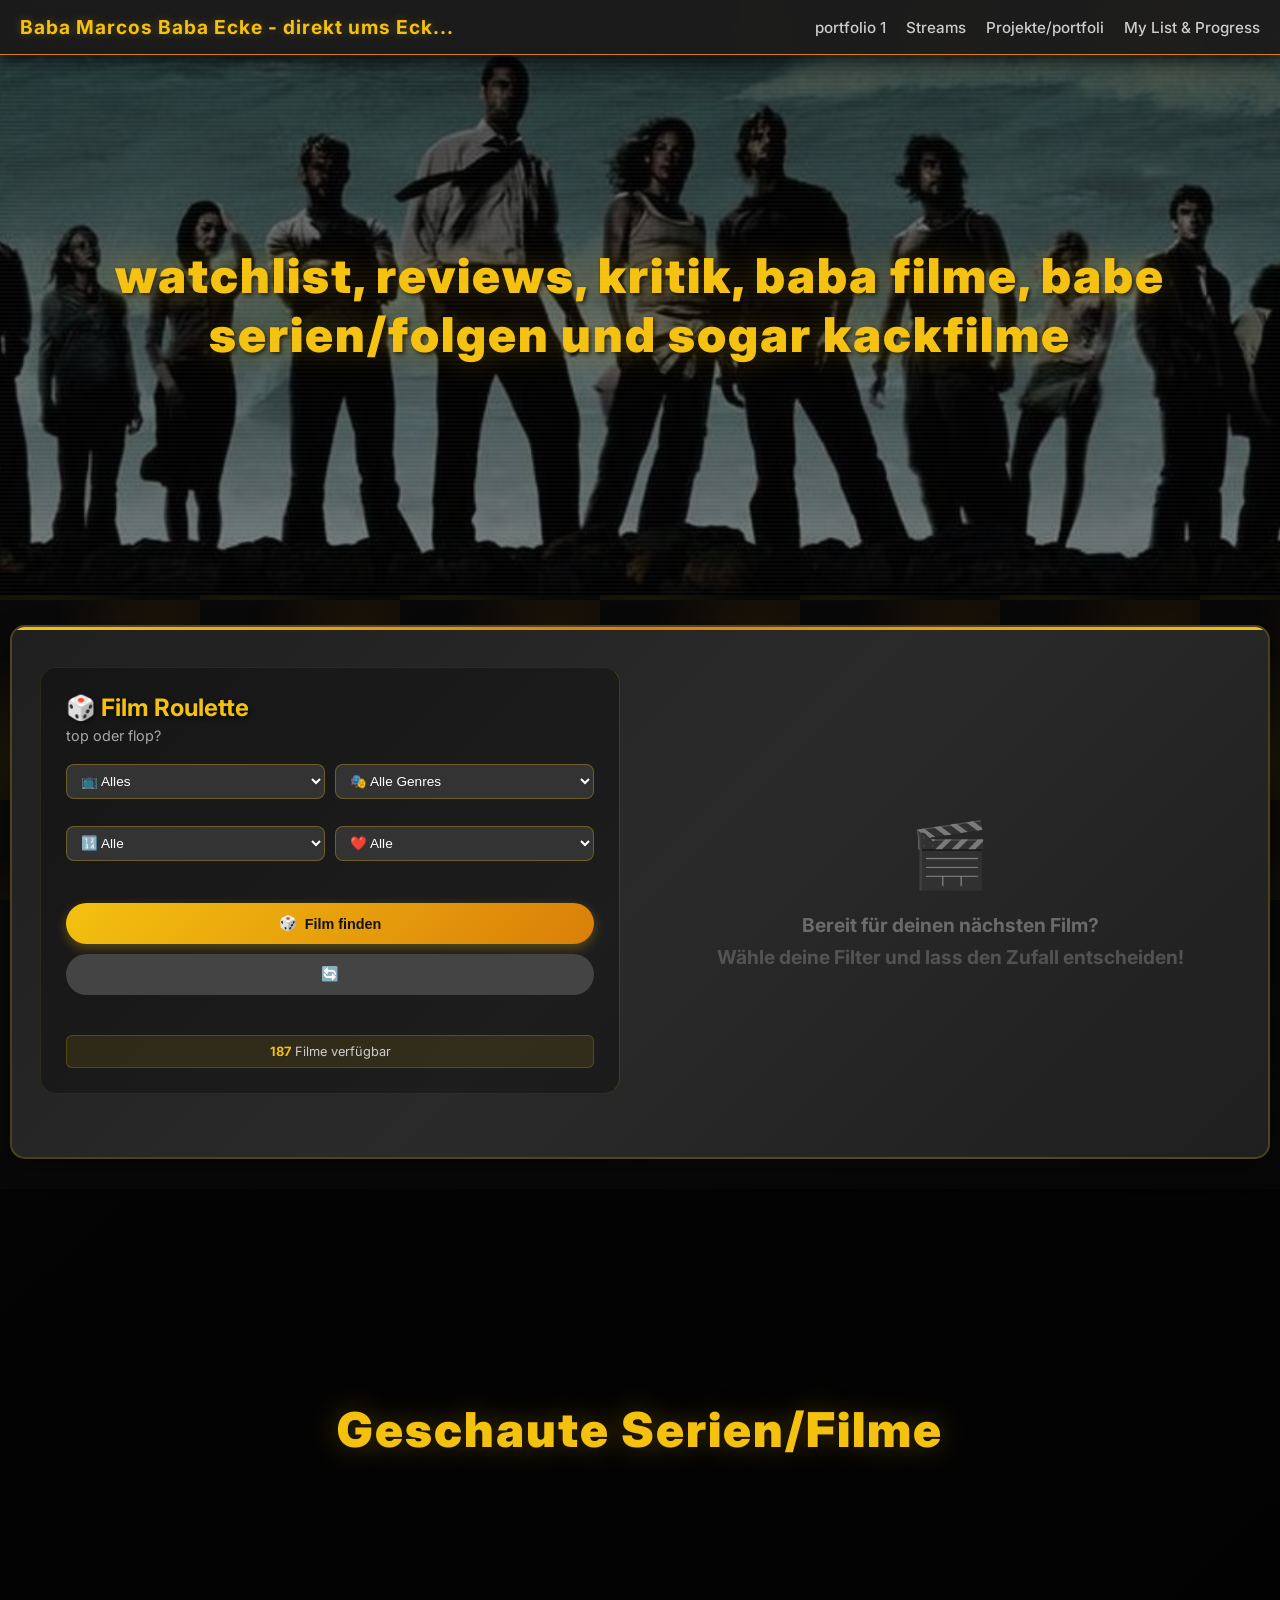
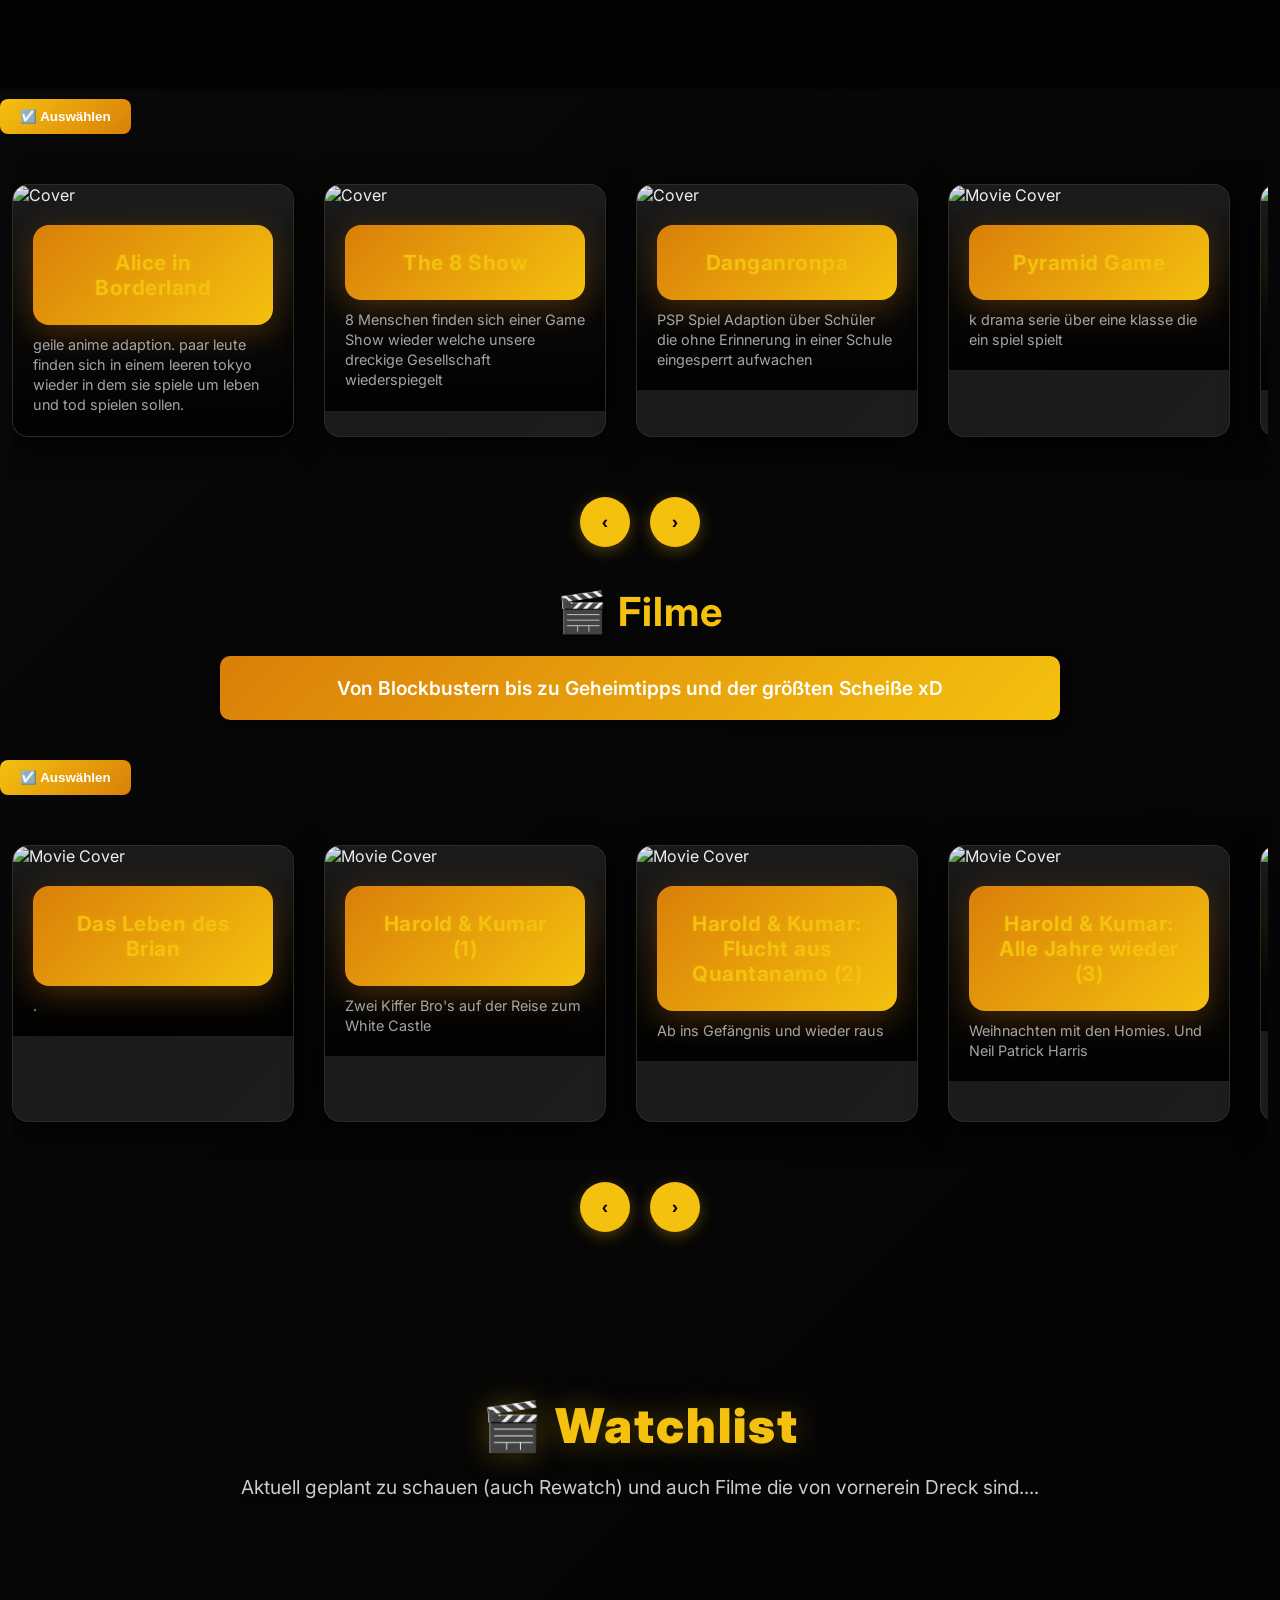
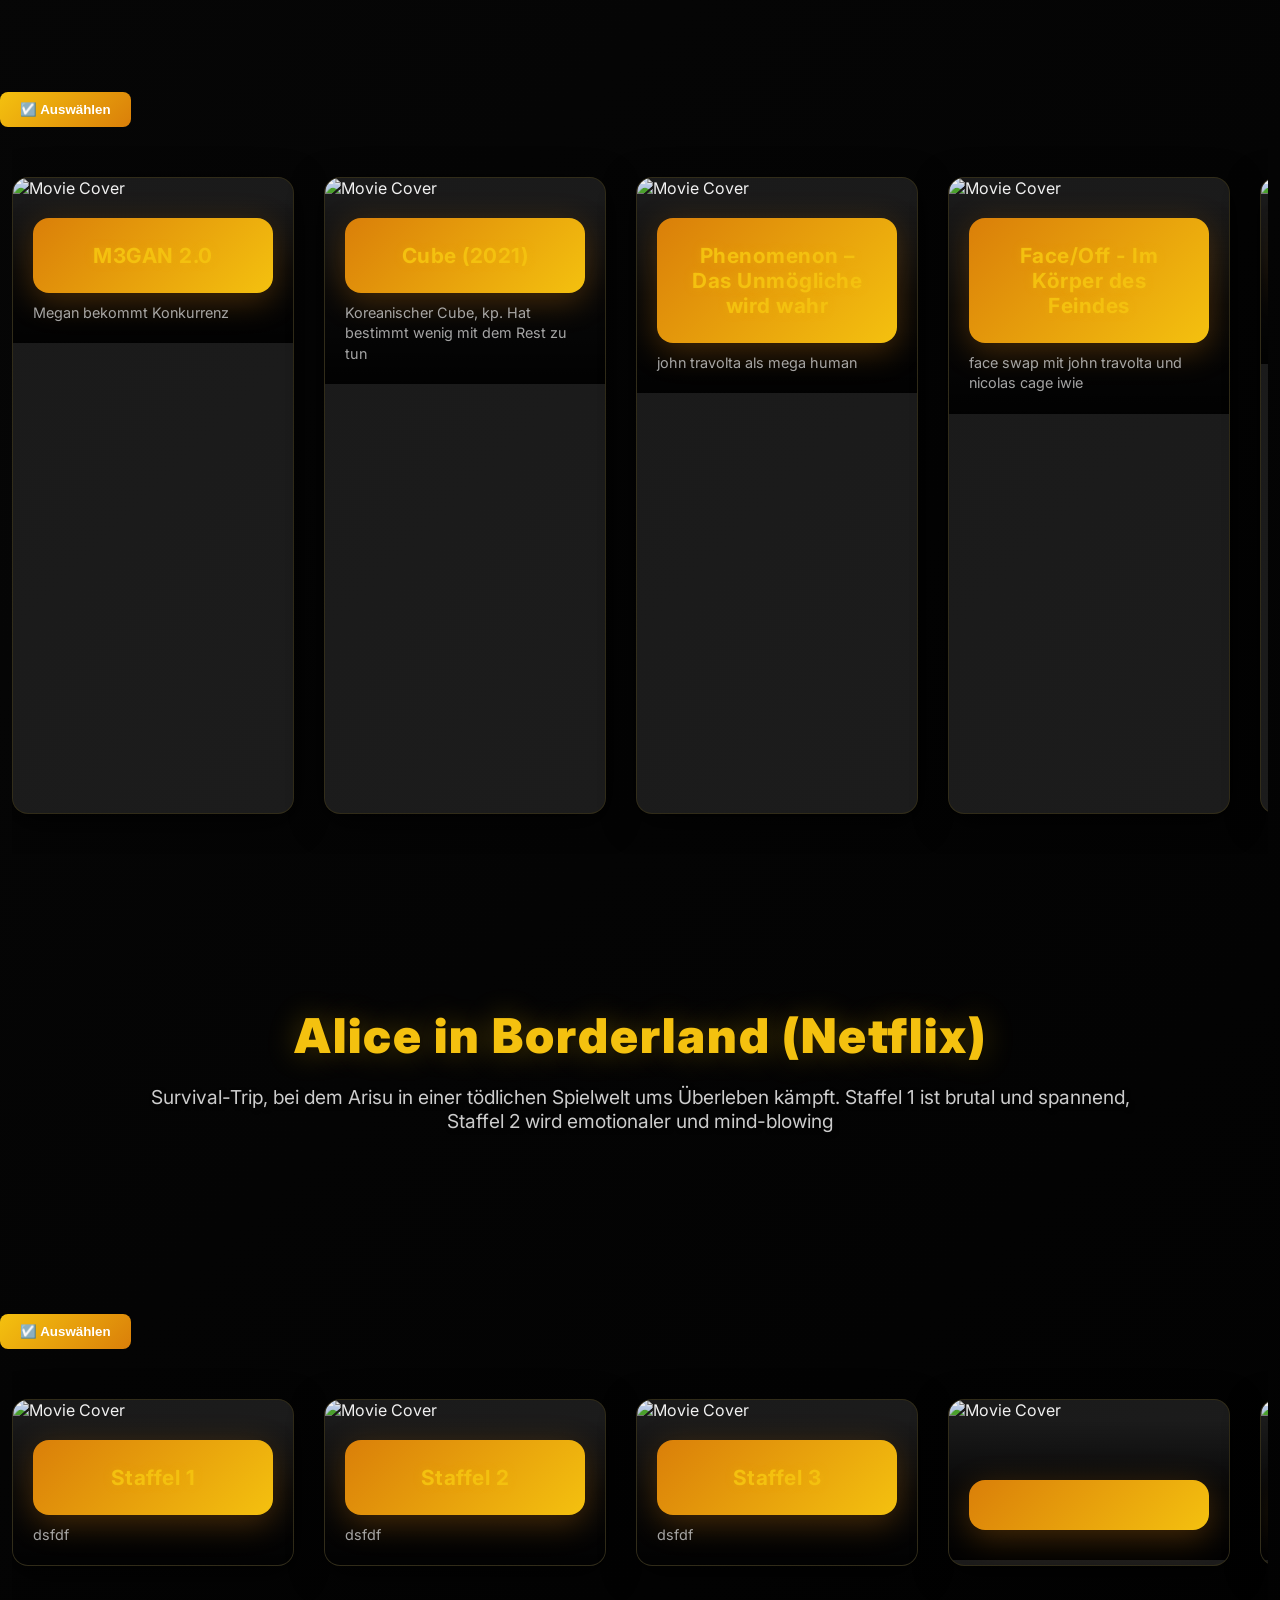
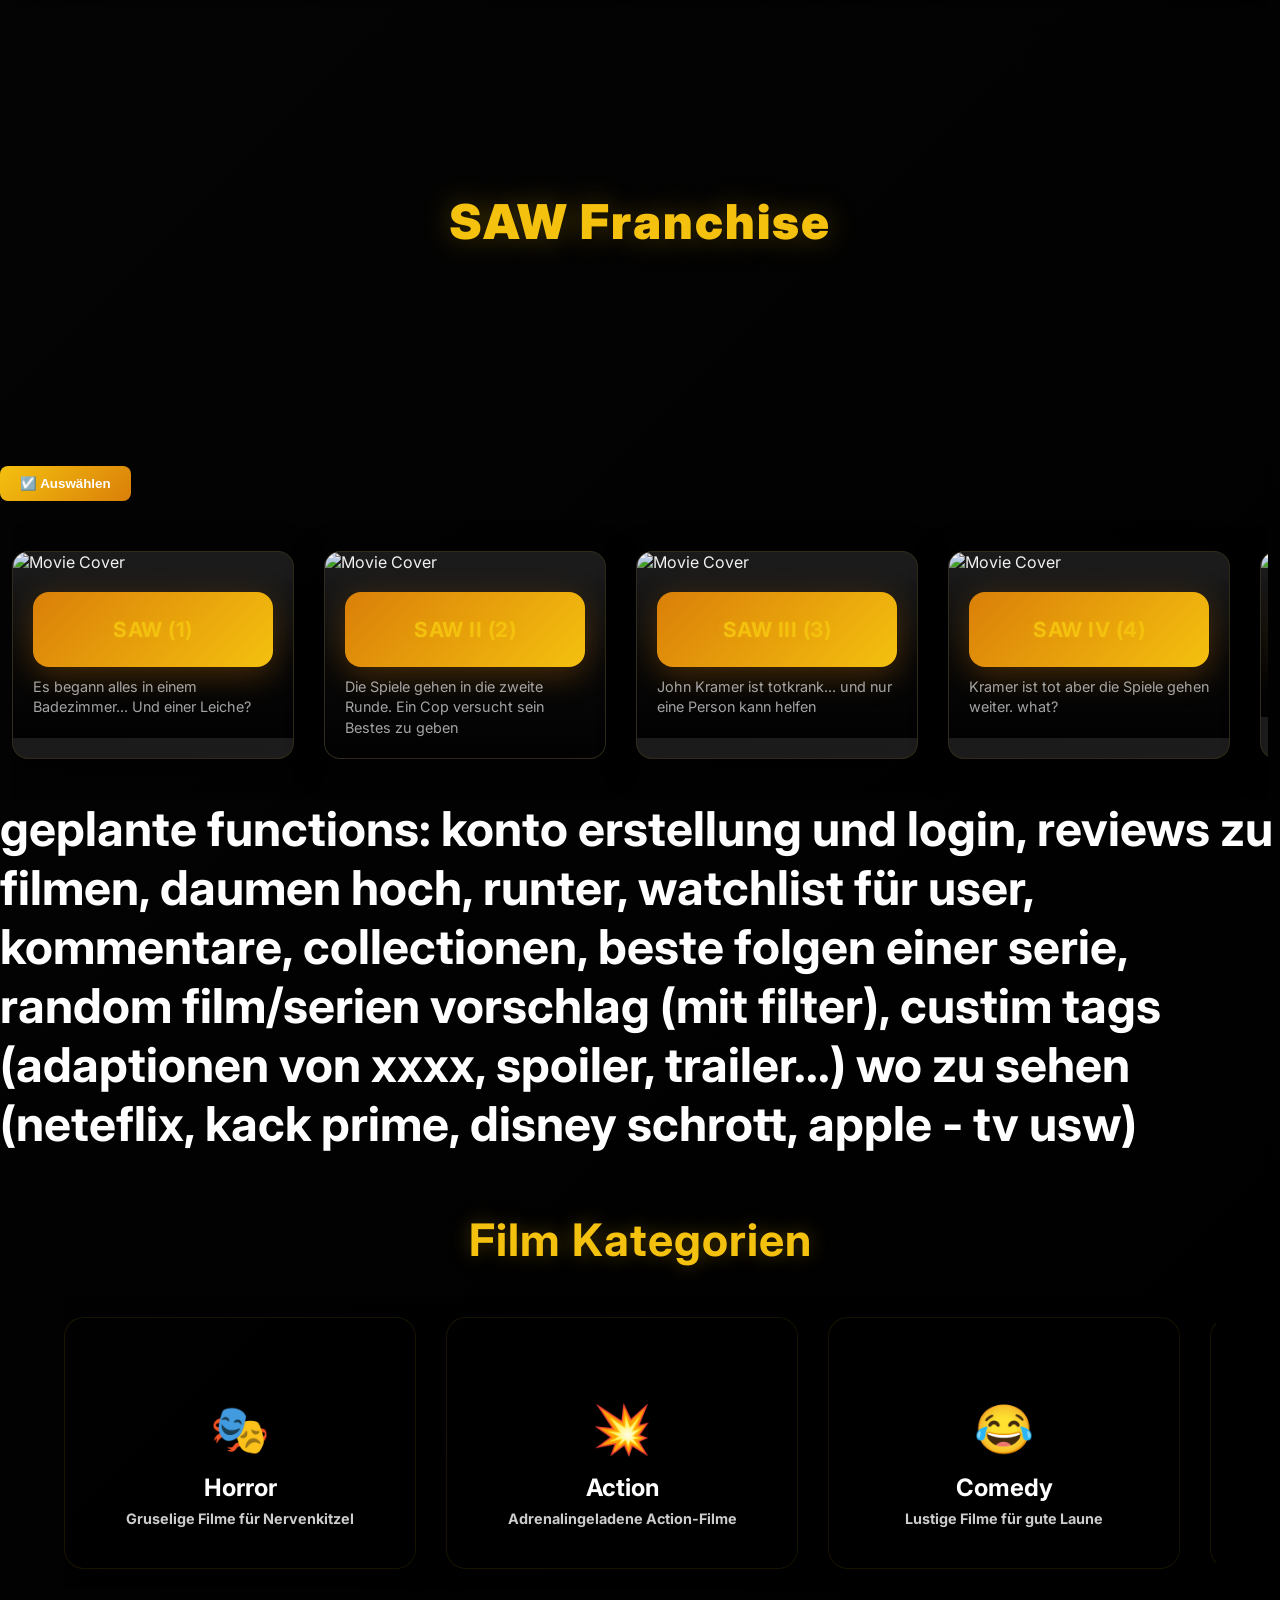
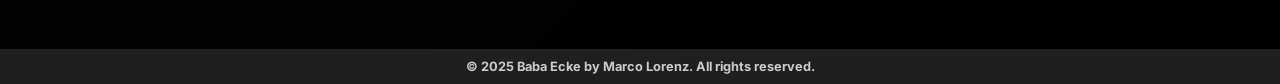
==== index (2).html @ 31c22acf "feat: cinematic redesign and enhanced interactions" ====
<!-- HTML FILE: index2.html -->
<!DOCTYPE html>
<html lang="de">
<head>
    <meta charset="UTF-8">
    <meta name="viewport" content="width=device-width, initial-scale=1.0">
    <title>Baba Ecke</title>
    <link rel="icon" type="image/png" href="/c/favicon.png">
    <link rel="stylesheet" href="https://fonts.googleapis.com/css2?family=Inter:wght@300;400;500;600;700;900&display=swap">
    <link rel="stylesheet" href="styles.css">
    <link rel="stylesheet" href="drag-drop.css">
    <script src="categories.js"></script>
    <script src="drag-drop.js"></script>
    <script src="enhanced-interactions.js"></script>
</head>
<body>
    <header>
        <div class="logo">Baba Marcos Baba Ecke - direkt ums Eck...</div>
        <nav>
            <a href="https://skullbonk.netlify.app">portfolio 1</a>
            <a href="index.html">Streams</a>
            <a href="https://enchanting-dieffenbachia-d0777d.netlify.app/">Projekte/portfoli</a>
            <a href="mylist.html">My List & Progress</a>
        </nav>
    </header>

    <div class="hero">
        <h1>watchlist, reviews, kritik, baba filme, babe serien/folgen und sogar kackfilme</h1>
        <p></p>
        <!--- <button id="startButton">geilomat 3000</button> --->
    </div>


 
    
    <!-- Random Film Finder Banner Section -->
<div class="movies-section"></div>

<div class="random-finder-banner">
    <div class="random-banner-container">
        <!-- Left Side: Filters -->
        <div class="random-filters-side">
            <div class="filters-header">
                <h3>🎲 Film Roulette</h3>
                <p>top oder flop?</p>
            </div>
            
            <div class="filters-compact">
                <div class="filter-row">
                    <select id="typeFilter" class="compact-select">
                        <option value="all">📺 Alles</option>
                        <option value="movies">🎬 Nur Filme</option>
                        <option value="series">📺 Nur Serien</option>
                    </select>
                    
                    <select id="genreFilter" class="compact-select">
                        <option value="all">🎭 Alle Genres</option>
                        <option value="horror">👻 Horror</option>
                        <option value="action">💥 Action</option>
                        <option value="comedy">😂 Comedy</option>
                        <option value="drama">🎭 Drama</option>
                        <option value="sci-fi">🚀 Sci-Fi</option>
                        <option value="thriller">🔪 Thriller</option>
                        <option value="mystery">🔍 Mystery</option>
                        <option value="anime">🎌 Anime</option>
                        <option value="k-drama">🇰🇷 K-Drama</option>
                    </select>
                </div>
                
                <div class="filter-row">
                    <select id="seriesFilter" class="compact-select">
                        <option value="include">🔢 Alle</option>
                        <option value="exclude">🚫 Keine Mehrteiligen</option>
                        <option value="only">📚 Nur Mehrteilige</option>
                    </select>
                    
                    <select id="watchlistFilter" class="compact-select">
                        <option value="all">❤️ Alle</option>
                        <option value="not-in-watchlist">🆕 Nicht in Watchlist</option>
                        <option value="in-watchlist">💖 Aus Watchlist</option>
                    </select>
                </div>
                
                <div class="filter-actions">
                    <button id="randomFilmBtn" class="find-btn">
                        <span class="btn-icon">🎲</span>
                        <span class="btn-text">Film finden</span>
                    </button>
                    <button id="resetFiltersBtn" class="reset-btn">🔄</button>
                </div>
                
                <div class="filter-counter">
                    <span id="filteredCount">0</span> Filme verfügbar
                </div>
            </div>
        </div>
        
        <!-- Right Side: Result -->
        <div class="random-result-side">
            <div id="randomFilmPlaceholder" class="result-placeholder">
                <div class="placeholder-content">
                    <div class="placeholder-icon">🎬</div>
                    <h4>Bereit für deinen nächsten Film?</h4>
                    <p>Wähle deine Filter und lass den Zufall entscheiden!</p>
                </div>
            </div>
            
            <div id="randomFilmResult" class="result-display" style="display: none;">
                <div class="result-movie">
                    <div class="result-poster">
                        <img id="randomFilmImage" src="" alt="Random Film">
                        <div class="result-overlay">
                            <div class="result-tags-overlay">
                                <span id="resultType" class="tag-overlay"></span>
                                <span id="resultGenre" class="tag-overlay"></span>
                            </div>
                        </div>
                    </div>
                    
                    <div class="result-details">
                        <h4 id="randomFilmTitle"></h4>
                        <p id="randomFilmDescription"></p>
                        
                        <div class="result-actions-compact">
                            <button id="watchRandomFilm" class="action-btn primary">
                                <span>👁️</span> Anschauen
                            </button>
                            <button id="newRandomFilm" class="action-btn secondary">
                                <span>🔄</span> Neuer
                            </button>
                            <button id="addToWatchlistBtn" class="action-btn watchlist">
                                <span>❤️</span>
                            </button>
                        </div>
                    </div>
                </div>
            </div>
        </div>
    </div>
</div>



<section class="parallax-section-fixed" style="background-image: url('https://img.freepik.com/vektoren-kostenlos/nachtmeerlandschaft-vollmond-und-sterne-leuchten_107791-7397.jpg?semt=ais_hybrid&w=740');">
    <div class="parallax-content">
        <h1>Geschaute Serien/Filme</h1>
        <p>
        </p>
    </div>
</section>  

    

    <div class="section-header">
    <div class="main-container" id="moviesContainer">
        <div class="movie-card" data-movie-id="alice-in-borderland" onclick="openMovie('alice-in-borderland')">
            <img src="https://images.justwatch.com/poster/302278365/s718/Alice-in-Borderland.jpg" alt="Cover">
            <div class="content">
                <h3>Alice in Borderland</h3>
                <p>geile anime adaption. paar leute finden sich in einem leeren tokyo wieder in dem sie spiele um leben und tod spielen sollen.</p>
            </div>
        </div>

        <div class="movie-card" data-movie-id="alice-in-borderland" onclick="openMovie('the-8-show')">
            <img src="https://resizing.flixster.com/-XZAfHZM39UwaGJIFWKAE8fS0ak=/v3/t/assets/p27171970_b_v8_aa.jpg" alt="Cover">
            <div class="content">
                <h3>The 8 Show</h3>
                <p>8 Menschen finden sich einer Game Show wieder welche unsere dreckige Gesellschaft wiederspiegelt </p>
            </div>
        </div>

        <div class="movie-card" data-movie-id="alice-in-borderland" onclick="openMovie('danganronpa')">
            <img src="https://m.media-amazon.com/images/I/810bte0sz0L._UF1000,1000_QL80_.jpg" alt="Cover">
            <div class="content">
                <h3>Danganronpa</h3>
                <p>PSP Spiel Adaption über Schüler die ohne Erinnerung in einer Schule eingesperrt aufwachen</p>
            </div>
        </div>

        <div class="movie-card" onclick="openMovie('pyramid-game')">
            <img src="https://m.media-amazon.com/images/M/MV5BZDg5ZDkwODUtOTdkNy00NWM5LWFiNjUtYjc5NWRhMDQ3YmNlXkEyXkFqcGc@._V1_FMjpg_UX1000_.jpg" alt="Movie Cover">
            <div class="content">
                <h3>Pyramid Game</h3>
                <p>k drama serie über eine klasse die ein spiel spielt</p>
            </div>
        </div>
        
        <div class="movie-card" onclick="openMovie('sweet-home')">
            <img src="https://i.pinimg.com/736x/0a/fa/84/0afa84b6393d82d8c7ee6f9f1a08173f.jpg" alt="Movie Cover">
            <div class="content">
                <h3>Sweet Home</h3>
                <p>in einem wohnheim tauchen plötzlich zombieartige monster auf. der kampf ums leben beginnt.</p>
            </div>
        </div>

        <div class="movie-card" onclick="openMovie('squid-game')">
            <img src="https://m.media-amazon.com/images/M/MV5BNDNmNzUzMjEtNGVkYi00N2RjLWEwN2EtYjg3NzA4MGFkMjFkXkEyXkFqcGc@._V1_.jpg" alt="Movie Cover">
            <div class="content">
                <h3>Squid Game</h3>
                <p>456 Menschen finden sich bei tödlichen Kinderspielen zusammen</p>
            </div>
        </div>

        <div class="movie-card" onclick="openMovie('arcane')">
            <img src="https://m.media-amazon.com/images/I/71xr7KyenWL._UF894,1000_QL80_.jpg" alt="Movie Cover">
            <div class="content">
                <h3>Arcane (League of Legends)</h3>
                <p>Wunderschöne Serie zur Welt des MOBA Games - Meisterwek</p>
            </div>
        </div>
        
        <div class="movie-card" onclick="openMovie('archive-81')">
            <img src="https://cdn.moviepilot.de/files/4ac4e2e1bd9952dc65a34e1633043b2cf8aefcf29ca94af1b259e2fdbc1e/copyright/FGlKDFsXIAQ3KN5.jpeg" alt="Movie Cover">
            <div class="content">
                <h3>Archive 81</h3>
                <p>baba horror Mystery netflix serie. leider nur eine staffel weil keiner geschmack hat</p>
            </div>
        </div>

        <div class="movie-card" onclick="openMovie('lost')">
            <img src="https://resizing.flixster.com/-XZAfHZM39UwaGJIFWKAE8fS0ak=/v3/t/assets/p185013_b_v8_af.jpg" alt="Movie Cover">
            <div class="content">
                <h3>Lost</h3>
                <p>baba serie über gestrandete menschen</p>
            </div>
        </div>

        <div class="movie-card" onclick="openMovie('supernatural')">
            <img src="https://i0.wp.com/abacstallion.com/wp-content/uploads/2019/04/Supernatural-Poster.jpg?fit=2000%2C3000&ssl=1" alt="Movie Cover">
            <div class="content">
                <h3>Supernatural</h3>
                <p>Zwei Brüder auf der Jagd nach dem Bösen und der Suche des Mörders ihrer Mutter</p>
            </div>
        </div>

        <div class="movie-card" onclick="openMovie('vampire-diaries')">
            <img src="https://i.ebayimg.com/images/g/~yUAAOSwcHNg1MFw/s-l1200.jpg" alt="Movie Cover">
            <div class="content">
                <h3>The Vampire Diaries</h3>
                <p>Adaption des Romans über eine kleine Stadt voller mystischer Geheimnisse</p>
            </div>
        </div>

        <div class="movie-card" onclick="openMovie('primeval')">
            <img src="https://m.media-amazon.com/images/M/MV5BMDkyN2NjY2EtZDhhYS00MDVkLWI5NWUtMjlhYTIyN2EyODAwXkEyXkFqcGc@._V1_.jpg" alt="Movie Cover">
            <div class="content">
                <h3>Primeval</h3>
                <p>Insane geile Serie über ein Team, welches Uhrzeitmonster jagt</p>
            </div>
        </div>

    </div>
    
    <div class="carousel-nav">
        <button class="carousel-btn prev" id="prevBtn">‹</button>
        <button class="carousel-btn next" id="nextBtn">›</button>
    </div>


    <!-- Filme Section - genau wie die erste Movies Collection -->
    <div class="movies-section"></div>

    <div class="section-header">
        <h2 style="text-align: center; color: #f4c10f; font-size: 2.5rem; margin: 40px 0 20px 0; text-shadow: 2px 2px 4px rgba(0, 0, 0, 0.5);">🎬 Filme</h2>
        <h3 style="text-align: center; background-color: #da7f09; color: #ffffff; padding: 20px; border-radius: 10px; box-shadow: 0 4px 10px rgba(0, 0, 0, 0.5); margin: 0 auto 30px auto; max-width: 800px;">Von Blockbustern bis zu Geheimtipps und der größten Scheiße xD</h3>
        
        <div class="main-container" id="filmsContainer">
        
         <div class="movie-card" onclick="openMovie('harold-und-kumar')">
            <img src="https://image.tmdb.org/t/p/w154/lSSA64WF0M0BXnjwr2quMh6shCl.jpg" alt="Movie Cover">
            <div class="content">
                <h3>Das Leben des Brian</h3>
                <p>.</p>
            </div>
        </div>
        
        

        <div class="movie-card" onclick="openMovie('harold-und-kumar')">
            <img src="https://m.media-amazon.com/images/M/MV5BNjk2MGI0M2YtZmIwOS00NGVjLWFlNDAtMDYzM2Y1MWM2OWNkXkEyXkFqcGc@._V1_FMjpg_UX1000_.jpg" alt="Movie Cover">
            <div class="content">
                <h3>Harold & Kumar (1)</h3>
                <p>Zwei Kiffer Bro's auf der Reise zum White Castle</p>
            </div>
        </div>
        
        <div class="movie-card" onclick="openMovie('harold-und-kumar')">
            <img src="https://musicart.xboxlive.com/7/1dfa1100-0000-0000-0000-000000000002/504/image.jpg" alt="Movie Cover">
            <div class="content">
                <h3>Harold & Kumar: Flucht aus Quantanamo (2)</h3>
                <p>Ab ins Gefängnis und wieder raus</p>
            </div>
        </div>
        
        <div class="movie-card" onclick="openMovie('harold-und-kumar')">
            <img src="https://m.media-amazon.com/images/I/91HhEdXSHwL._AC_UF894,1000_QL80_.jpg" alt="Movie Cover">
            <div class="content">
                <h3>Harold & Kumar: Alle Jahre wieder (3)</h3>
                <p>Weihnachten mit den Homies. Und Neil Patrick Harris</p>
            </div>
        </div>  
            

        <div class="movie-card" onclick="openMovie('20th-century-girl')">
            <img src="https://m.media-amazon.com/images/M/MV5BMjA4NzYxNWItZWJmNi00ODE2LTgwZDgtMzBkN2MzOGZhNDEzXkEyXkFqcGc@._V1_.jpg" alt="Movie Cover">
            <div class="content">
                <h3>20th Century Girl</h3>
                <p>Süßer und lustiger Film über Highschoolliebe und so</p>
            </div>
        </div>


        <div class="movie-card" onclick="openMovie('final-destination-6')">
            <img src="https://upload.wikimedia.org/wikipedia/en/a/ab/Final_Destination_Bloodlines_%282025%29_poster.jpg" alt="Movie Cover">
            <div class="content">
                <h3>Final Destination 6: Bloodlines</h3>
                <p>je weniger man weiß desto besser und geiler! wegen low twists. völlig klar</p>
            </div>
        </div>
        
        <div class="movie-card" onclick="openMovie('thunderbolts')">
            <img src="https://cdn.marvel.com/content/1x/thunderboltsposter.jpeg" alt="Movie Cover">
            <div class="content">
                <h3>Thunderbolts* The New Avengers</h3>
                <p>marvel halt. sucide squad in gut. eine antigruppe von helden? muss sich zusammenschließen</p>
            </div>
        </div>

        <div class="movie-card" onclick="openMovie('the-substance')">
            <img src="https://m.media-amazon.com/images/M/MV5BMWJkNjdmMzctZTk2YS00MDE1LWI0ZTEtNzc3OTEzNGJjZjE4XkEyXkFqcGc@._V1_.jpg" alt="Movie Cover">
            <div class="content">
                <h3>The Substance</h3>
                <p>geiler boddy horror ums thema schönheit und älter werden </p>
            </div>
        </div>

        <div class="movie-card" onclick="openMovie('the-substance')">
            <img src="https://www.actionfreunde.de/wp-content/uploads/Das-Ding-aus-einer-anderen-Welt.jpg" alt="Movie Cover">
            <div class="content">
                <h3>Das Ding aus einer anderen Welt</h3>
                <p>b</p>
            </div>
        </div>

        <div class="movie-card" onclick="openMovie('alita-battle-angel')">
            <img src="https://deadline-magazin.de/wp-content/uploads/2019/02/alita-cover.jpg" alt="Movie Cover">
            <div class="content">
                <h3>Alita: Battle Angel</h3>
                <p>Baba Realverfilmung des Anime. von vielen fans zu unrecht missachtet</p>
            </div>
        </div>

<div class="movie-card" onclick="openMovie('bloodshot')">
            <img src="https://de.web.img3.acsta.net/pictures/20/01/23/11/11/5678672.jpg" alt="Movie Cover">
            <div class="content">
                <h3>Bloodshot</h3>
                <p>ohne trailer sehen! und wenn man den comic charakter nicht kennt, noch besser! </p>
            </div>
        </div>

<div class="movie-card" onclick="openMovie('uncharted')">
            <img src="https://www.sonypictures.de/sites/germany/files/2022-01/UNCHARTED_HP%20Online-Formate_FB_1400x2100.jpg" alt="Movie Cover">
            <div class="content">
                <h3>Uncharted</h3>
                <p>kein guter uncharted film aber ein solider film für fans. mit tom holland und mark wahlberg </p>
            </div>
        </div>

<div class="movie-card" onclick="openMovie('existenz')">
            <img src="https://static.thcdn.com/images/large/original/productimg/1600/1600/11738213-1964572466290417.jpg" alt="Movie Cover">
            <div class="content">
                <h3>eXistenZ</h3>
                <p>ein neuartiges, lebendiges videospiel?</p>
            </div>
        </div>

        <div class="movie-card" onclick="openMovie('existenz')">
            <img src="https://static.thcdn.com/images/large/original/productimg/1600/1600/11738213-1964572466290417.jpg" alt="Movie Cover">
            <div class="content">
                <h3>The Happening</h3>
                <p>ein neuartiges, lebendiges videospiel?</p>
            </div>
        </div>

        <div class="movie-card" onclick="openMovie('scream2')">
            <img src="https://m.media-amazon.com/images/M/MV5BMDY2NTljOTctMzk5ZC00OTE0LWI1MWYtYjY1ZDBiOTgyMjgxXkEyXkFqcGc@._V1_.jpg" alt="Movie Cover">
            <div class="content">
                <h3>Die Unendliche Geschichte</h3>
                <p>Armer Artax :( Muss man einfach kennen. Filmadaption des Buches</p>
            </div>
        </div>

        <div class="movie-card" onclick="openMovie('scream2')">
            <img src="https://de.web.img3.acsta.net/medias/nmedia/18/92/61/69/20208958.jpg" alt="Movie Cover">
            <div class="content">
                <h3>Mein großer Freund Joe</h3>
                <p>harter disney film</p>
            </div>
        </div>

        <div class="movie-card" onclick="openMovie('scream2')">
            <img src="https://dx35vtwkllhj9.cloudfront.net/universalstudios/nope/images/regions/us/onesheet.jpg" alt="Movie Cover">
            <div class="content">
                <h3>Nope</h3>
                <p>Ein Film von Jordan Peele. Das reicht schon. Ohne Vorwissen gucken!</p>
            </div>
        </div>

        <div class="movie-card" onclick="openMovie('scream2')">
            <img src="https://streamo.at/IMAGES/Posters%20%26%20Covers/G-J/image-thumb__3724__blog-single-main/Get-Out_poster_.jpg" alt="Movie Cover">
            <div class="content">
                <h3>Get Out</h3>
                <p>Ein Film von Jordan Peele. Das reicht schon. Ohne Vorwissen gucken!</p>
            </div>
        </div>

        <div class="movie-card" onclick="openMovie('wir')">
            <img src="https://m.media-amazon.com/images/M/MV5BY2M4NGQxOTYtM2ZlOC00OWRhLWI1NzMtZTUzYzA5Y2UwMTE5XkEyXkFqcGc@._V1_.jpg" alt="Movie Cover">
            <div class="content">
                <h3>Wir</h3>
                <p>Ein Film von Jordan Peele. Das reicht schon. Ohne Vorwissen gucken!</p>
            </div>
        </div>

        <div class="movie-card" onclick="openMovie('scream2')">
            <img src="https://m.media-amazon.com/images/M/MV5BM2JkZjI5MjktNmQwZC00ZmYxLTg0OTYtYmVhNGFkMGZlMGYyXkEyXkFqcGc@._V1_.jpg" alt="Movie Cover">
            <div class="content">
                <h3>Old</h3>
                <p>Ein M. Night Shyamalan Film. Reicht! Blind rein da! Ein Strand der es in sich hat</p>
            </div>
        </div>

        <div class="movie-card" onclick="openMovie('scream2')">
            <img src="https://m.media-amazon.com/images/I/51Z5OceoBPL._UF894,1000_QL80_.jpg" alt="Movie Cover">
            <div class="content">
                <h3>Signs Zeichen</h3>
                <p>Ein M. Night Shyamalan Film. Reicht! Blind rein da! Spannender, realistischer Alien Film</p>
            </div>
        </div>

        <div class="movie-card" onclick="openMovie('scream2')">
            <img src="https://m.media-amazon.com/images/M/MV5BMTkxMDAxNDUyNV5BMl5BanBnXkFtZTgwOTc3MzcxMjI@._V1_.jpg" alt="Movie Cover">
            <div class="content">
                <h3>Valerian - Die Stadt der Tausend Planeten</h3>
                <p>Zwei Kinners reisen durchs All - Mehr Schein als Sein. Comic funzt da besser - Creditsong war baba. rest hart langweilig, I'm sorry....</p>
            </div>
        </div>

        <div class="movie-card" onclick="openMovie('scream2')">
            <img src="https://m.media-amazon.com/images/M/MV5BNjcxZjdkNmYtYWM1Yi00YWQ0LWFkZDEtMmIzNDVlMzVmZjY0XkEyXkFqcGc@._V1_FMjpg_UX1000_.jpg" alt="Movie Cover">
            <div class="content">
                <h3>Freaks</h3>
                <p></p>
            </div>
        </div>

        <div class="movie-card" onclick="openMovie('scream2')">
            <img src="https://image.tmdb.org/t/p/w154/26wEWZYt6yJkwRVkjcbwJEFh9IS.jpg" alt="Movie Cover">
            <div class="content">
                <h3>Der seltsame Fall des Benjamin Button</h3>
                <p></p>
            </div>
        </div>

        <div class="movie-card" onclick="openMovie('scream2')">
            <img src="https://m.media-amazon.com/images/M/MV5BNjcxZjdkNmYtYWM1Yi00YWQ0LWFkZDEtMmIzNDVlMzVmZjY0XkEyXkFqcGc@._V1_FMjpg_UX1000_.jpg" alt="Movie Cover">
            <div class="content">
                <h3>Freaks</h3>
                <p></p>
            </div>
        </div>

        <div class="movie-card" onclick="openMovie('scream2')">
            <img src="https://m.media-amazon.com/images/M/MV5BNjcxZjdkNmYtYWM1Yi00YWQ0LWFkZDEtMmIzNDVlMzVmZjY0XkEyXkFqcGc@._V1_FMjpg_UX1000_.jpg" alt="Movie Cover">
            <div class="content">
                <h3>Freaks</h3>
                <p></p>
            </div>
        </div>

        <div class="movie-card" onclick="openMovie('scream2')">
            <img src="https://m.media-amazon.com/images/M/MV5BNjcxZjdkNmYtYWM1Yi00YWQ0LWFkZDEtMmIzNDVlMzVmZjY0XkEyXkFqcGc@._V1_FMjpg_UX1000_.jpg" alt="Movie Cover">
            <div class="content">
                <h3>Freaks</h3>
                <p></p>
            </div>
        </div>

        <div class="movie-card" onclick="openMovie('scream2')">
            <img src="https://www.schnittberichte.com/pics/titel/87000/87472_230.jpg" alt="Movie Cover">
            <div class="content">
                <h3>M3GAN</h3>
                <p>Ein Killer Roboter auf freiem Fuß - Etwas anders als erwartet</p>
            </div>
        </div>

        <div class="movie-card" onclick="openMovie('scream2')">
            <img src="https://m.media-amazon.com/images/I/41rTbHSlSEL._UF894,1000_QL80_.jpg" alt="Movie Cover">
            <div class="content">
                <h3>Cube Zero (1)</h3>
                <p>Prequel zu Cube. Wir sehen mehr hinter den Kulissen des Würfels</p>
            </div>
        </div>

        <div class="movie-card" onclick="openMovie('scream2')">
            <img src="https://m.media-amazon.com/images/I/41JapjkeAyL._UF894,1000_QL80_.jpg" alt="Movie Cover">
            <div class="content">
                <h3>Cube (2)</h3>
                <p>Geiler und spannender Slasher in einem tödlichen Gefängnis aus Würfeln</p> <!--- https://vide0.net/e/shlo6njr8kex --->
            </div>
        </div>
        

        <div class="movie-card" onclick="openMovie('scream2')">
            <img src="https://m.media-amazon.com/images/M/MV5BNDg1Yzk1MzYtZWQ5OC00YWYyLWI2NjgtMzM1NzI3MjQyZDRkXkEyXkFqcGc@._V1_.jpg" alt="Movie Cover">
            <div class="content">
                <h3>Cube 2: Hypercube (3)</h3>
                <p>Nachfolger des Originals. War gottlos Scheiße</p>
            </div>
        </div>

        <div class="movie-card" onclick="openMovie('v')">
            <img src="https://www.ofdb.de/images/film.370px/141/141118.jpg?v=1697000432" alt="Movie Cover">
            <div class="content">
                <h3>Cloverfield</h3>
                <p>Found-Footage Film in New York. Und es passiert etwas mysteriöses...</p>
            </div>
        </div>

        <div class="movie-card" onclick="openMovie('v')">
            <img src="https://m.media-amazon.com/images/I/61WX-kyIt5L._AC_UF894,1000_QL80_.jpg" alt="Movie Cover">
            <div class="content">
                <h3>10 Cloverfield Lane</h3>
                <p>Ein Gruppe Menschen wohnt in einem Bunker... Aber warum?</p>
            </div>
        </div>

        <div class="movie-card" onclick="openMovie('v')">
            <img src="https://imusic.b-cdn.net/images/item/original/519/5053083179519.jpg?the-cloverfield-paradox-2019-the-cloverfield-paradox-dvd&class=scaled&v=1549106684" alt="Movie Cover">
            <div class="content">
                <h3>The Cloverfield Paradox</h3>
                <p>Eine Crew im All... ist verantwortlich für das Cloverfield Ereignis</p>
            </div>
        </div>

        <div class="movie-card" onclick="openMovie('scream2')">
            <img src="https://m.media-amazon.com/images/M/MV5BOWM1NTRlMTItZjM1MS00Y2Y1LTg3MWMtZDNhY2M0MGQwZDg0XkEyXkFqcGc@._V1_.jpg" alt="Movie Cover">
            <div class="content">
                <h3>Der Schacht</h3>
                <p>Spannender Gesellschaftskritischer Film in einem myteriösen Schacht</p>
            </div>
        </div>

        <div class="movie-card" onclick="openMovie('scream2')">
            <img src="https://m.media-amazon.com/images/M/MV5BMzNjZTUwYmEtZWU2MC00YzM0LTg5NTItYTFiNmVmMjY2NDQ0XkEyXkFqcGc@._V1_.jpg" alt="Movie Cover">
            <div class="content">
                <h3>Der Schacht 2</h3>
                <p>Fortsetzung des genialen Streifens...oder?</p>
            </div>
        </div>

        <div class="movie-card" onclick="openMovie('scream2')">
            <img src="https://gfx.videobuster.de/archive/v/cBuKUZ9PPzaHsQtbxPIa4Ywcz0lMkawpyUyRjA4JTJGaW1hmSUyRmpwZWclMkZiY2UzZthm0dvjMNa5MGEwYs1i1WPMOS5qcGcmcj1opjAw/saw-blu-ray-front-cover.jpg" alt="Movie Cover">
            <div class="content">
                <h3>SAW (1)</h3>
                <p>Es begann alles in einem Badezimmer... Und einer Leiche?</p>
            </div>
        </div>

        <div class="movie-card" onclick="openMovie('scream2')">
            <img src="https://m.media-amazon.com/images/I/61ZdLNKuGsL._UF894,1000_QL80_.jpg" alt="Movie Cover">
            <div class="content">
                <h3>SAW II (2)</h3>
                <p>Die Spiele gehen in die zweite Runde. Ein Cop versucht sein Bestes zu geben</p>
            </div>
        </div>

        <div class="movie-card" onclick="openMovie('scream2')">
            <img src="https://m.media-amazon.com/images/M/MV5BZWRkY2ZmM2ItNmNiMS00NGMwLWE1YzUtYzEzN2YxOGRhMDljXkEyXkFqcGc@._V1_.jpg" alt="Movie Cover">
            <div class="content">
                <h3>SAW III (3)</h3>
                <p>John Kramer ist totkrank... und nur eine Person kann helfen</p>
            </div>
        </div>

        <div class="movie-card" onclick="openMovie('scream2')">
            <img src="https://cdn-a.prisma.de/cdn/img/default/1507/15069258_067df25037314f2dfbdda53984ef5b10_480re0.jpg" alt="Movie Cover">
            <div class="content">
                <h3>SAW IV (4)</h3>
                <p>Kramer ist tot aber die Spiele gehen weiter. what?</p>
            </div>
        </div>

        <div class="movie-card" onclick="openMovie('scream2')">
            <img src="https://m.media-amazon.com/images/I/810gJj+nJoL.jpg" alt="Movie Cover">
            <div class="content">
                <h3>SAW V (5)</h3>
                <p>Jigsaws Plan wird fortgesetzt</p>
            </div>
        </div>

        <div class="movie-card" onclick="openMovie('scream2')">
            <img src="https://m.media-amazon.com/images/I/919O7EHEuPL._UF894,1000_QL80_.jpg" alt="Movie Cover">
            <div class="content">
                <h3>SAW VI (6)</h3>
                <p>neuer teil. neue falle. neue opfer</p>
            </div>
        </div>

        <div class="movie-card" onclick="openMovie('scream2')">
            <img src="https://m.media-amazon.com/images/I/71ci3XM9ymL._UF894,1000_QL80_.jpg" alt="Movie Cover">
            <div class="content">
                <h3>SAW VII - Vollendung (7)</h3>
                <p>Die Hoffman Ära endet</p>
            </div>
        </div>

        <div class="movie-card" onclick="openMovie('scream2')">
            <img src="https://images.thalia.media/-/BF2000-2000/1e17d7e5dd834582ac475efd9197deea/jigsaw-saw-viii-dvd-misha-rasaiah.jpeg" alt="Movie Cover">
            <div class="content">
                <h3>JIGSAW (8)</h3>
                <p>10 Jahre ist es her und plötzlich gehen die Spiele weiter...</p>
            </div>
        </div>

        <div class="movie-card" onclick="openMovie('scream2')">
            <img src="https://media1.jpc.de/image/w1155/front/0/4006680094649.jpg" alt="Movie Cover">
            <div class="content">
                <h3>SAW: Spiral (9)</h3>
                <p>OG: From the Book of SAW - Kevin Hart hatte Bock auf ein Spiel</p>
            </div>
        </div>

        <div class="movie-card" onclick="openMovie('scream2')">
            <img src="https://m.media-amazon.com/images/I/71fAF1bHQpL.jpg" alt="Movie Cover">
            <div class="content">
                <h3>SAW X (10)</h3>
                <p>Spielt zwischen Teil 1 und 2 und ist ein richtiger John Kramer Film</p>
            </div>
        </div>


<div class="movie-card" onclick="openMovie('scream1')">
            <img src="https://i.ebayimg.com/00/s/MTYwMFgxMDI1/z/CBIAAOSwBLlVIuJ8/$_57.JPG?set_id=880000500F" alt="Movie Cover">
            <div class="content">
                <h3>Scream I</h3>
                <p>der meta horror slasher beginnt. classic </p>
            </div>
        </div>

        
        <div class="movie-card" onclick="openMovie('scream2')">
            <img src="https://paramount-media.de/image/get/id/1043/q/85/w/367/h/0/name/cover.jpg" alt="Movie Cover">
            <div class="content">
                <h3>Scream II</h3>
                <p>Ghostface ist zurück. fast wie Teil 1</p>
            </div>
        </div>
        
        <div class="movie-card" onclick="openMovie('scream3')">
            <img src="https://m.media-amazon.com/images/I/71Iv91gOENL._AC_UF894,1000_QL80_.jpg" alt="Movie Cover">
            <div class="content">
                <h3>Scream III</h3>
                <p>Dritte Runde. Dritter Ghostface. zieht sich lowkey</p>
            </div>
        </div>
        
        <div class="movie-card" onclick="openMovie('scream4')">
            <img src="https://m.media-amazon.com/images/I/61nQR9fZltL.jpg" alt="Movie Cover">
            <div class="content">
                <h3>Scream IV</h3>
                <p>Reebot aber gleichzeitig auch Sequel</p>
            </div>
        </div>
        
        <div class="movie-card" onclick="openMovie('scream5')">
            <img src="https://m.media-amazon.com/images/I/81WzNuj6BGL._AC_UF894,1000_QL80_.jpg" alt="Movie Cover">
            <div class="content">
                <h3>Scream V</h3>
                <p>Eine neue Ära. Zwei Schwestern. Eine ist Jenna Ortega xD</p>
            </div>
        </div>
        
        <div class="movie-card" onclick="openMovie('scream6')">
            <img src="https://m.media-amazon.com/images/I/71NtLPdYYPL.jpg" alt="Movie Cover">
            <div class="content">
                <h3>Scream VI</h3>
                <p>Die Schwester ziehen um und der Killer gleich mit lol. Fan Service</p>
            </div>
        </div>
    </div>
    
    <div class="carousel-nav">
        <button class="carousel-btn prev" id="prevBtnFilms">‹</button>
        <button class="carousel-btn next" id="nextBtnFilms">›</button>
    </div>


    <!-- Filme Section - genau wie die erste Movies Collection -->
    <div class="movies-section"></div>

    <section class="parallax-section" style="background-image: url('https://wallpapers-clan.com/wp-content/uploads/2024/10/killer-john-wick-neon-desktop-wallpaper-cover.jpg');">
    <div class="parallax-content">
        <h1>🎬 Watchlist</h1>
        <p>Aktuell geplant zu schauen (auch Rewatch) und auch Filme die von vornerein Dreck sind....</p>
    </div>
</section>
    
    
    
    
    
    <!--<div class="section-header">
        <h2 style="text-align: center; color: #f4c10f; font-size: 2.5rem; margin: 40px 0 20px 0; text-shadow: 2px 2px 4px rgba(0, 0, 0, 0.5);">🎬 Watchlist</h2>
        <h3 style="text-align: center; background-color: #da7f09; color: #ffffff; padding: 20px; border-radius: 10px; box-shadow: 0 4px 10px rgba(0, 0, 0, 0.5); margin: 0 auto 30px auto; max-width: 800px;">Aktuell geplant zu schauen (auch Rewatch)</h3>
-->
    <div class="main-container">

        


        <div class="movie-card" onclick="openMovie('v')">
            <img src="https://trailer.kinopolis.de/grafiken/plakate_608x860/228825.jpg" alt="Movie Cover">
            <div class="content">
                <h3>M3GAN 2.0</h3>
                <p>Megan bekommt Konkurrenz</p>
            </div>
        </div>
        
        <div class="movie-card" onclick="openMovie('v')">
            <img src="https://fwcdn.pl/fpo/91/32/869132/8019844_1.3.jpg" alt="Movie Cover">
            <div class="content">
                <h3>Cube (2021)</h3>
                <p>Koreanischer Cube, kp. Hat bestimmt wenig mit dem Rest zu tun</p>
            </div>
        </div>
        
        <div class="movie-card" onclick="openMovie('v')">
            <img src="https://m.media-amazon.com/images/M/MV5BYWU0MjZmYTAtMmQ4Yi00YzJkLWJkOGItYjBiNjU2NDhjMGQ3XkEyXkFqcGc@._V1_.jpg" alt="Movie Cover">
            <div class="content">
                <h3>Phenomenon – Das Unmögliche wird wahr</h3>
                <p>john travolta als mega human</p>
            </div>
        </div>

        <div class="movie-card" onclick="openMovie('v')">
            <img src="https://m.media-amazon.com/images/M/MV5BOGQyOWNmYTgtZWY0NS00NzhjLTg3NmMtMzcwYzQ2OTA2OTJkXkEyXkFqcGc@._V1_FMjpg_UX1000_.jpg" alt="Movie Cover">
            <div class="content">
                <h3>Face/Off - Im Körper des Feindes</h3>
                <p>face swap mit john travolta und nicolas cage iwie</p>
            </div>
        </div>

        <div class="movie-card" onclick="openMovie('v')">
            <img src="https://m.media-amazon.com/images/I/71zSZQzlK+L._UF894,1000_QL80_.jpg" alt="Movie Cover">
            <div class="content">
                <h3>Pulp Fiction</h3>
                <p>Klassiker halt. Samuel L. Jackson und Johny. Meme Source</p>
            </div>
        </div>

         <div class="movie-card" onclick="openMovie('v')">
            <img src="https://i.scdn.co/image/ab67616d0000b27301f07db306b6b676a5edce62" alt="Movie Cover">
            <div class="content">
                <h3>Emilia Pérez</h3>
                <p>einfach weil cringe und der kack mehrere oscars bekam....</p>
            </div>
        </div>
        
        
        <div class="movie-card" onclick="openMovie('cartmanland')">
            <img src="https://upload.wikimedia.org/wikipedia/en/1/15/Last_Breath_2025_film_poster.jpg" alt="Movie Cover">
            <div class="content">
                <h3>Last Breath</h3>
                <p>könnte n geiler drama unter wassser sein so isoliert... 127 hours vibes maybe oder so</p>
            </div>
        </div>
        
        <div class="movie-card" onclick="openMovie('scream1')">
            <img src="https://m.media-amazon.com/images/M/MV5BOTYwZDE3ZDctOTc2Mi00MWIyLWFmMjctZTJmNzNmMjZkOTI0XkEyXkFqcGc@._V1_.jpg" alt="Movie Cover">
            <div class="content">
                <h3>Ash</h3>
                <p>keine ahnung worum es geht und das ist top!! rein da. sieht sci fi alien mäßig aus.</p>
            </div>
        </div>
        
        <div class="movie-card" onclick="openMovie('scream2')">
            <img src="https://m.media-amazon.com/images/M/MV5BMDIxYzI0OGQtZTZmZS00ZDU5LWI0Y2YtNzc5ZTk2NzMwMDM0XkEyXkFqcGc@._V1_FMjpg_UX1000_.jpg" alt="Movie Cover">
            <div class="content">
                <h3>The Monkey</h3>
                <p>neuverfilmung des alten steven king films bzw ja dem buch. gutes horror mit affenpuppe</p>
            </div>
        </div>
        
        <div class="movie-card" onclick="openMovie('scream3')">
            <img src="https://m.media-amazon.com/images/M/MV5BNzY0MmNlNGEtMTE1Ni00Y2RhLTkxN2ItYjY3ZDFiNTVmYmU0XkEyXkFqcGc@._V1_.jpg" alt="Movie Cover">
            <div class="content">
                <h3>Blood & Sinners</h3>
                <p>cowboy meets vampire oder so aber in gut</p>
            </div>
        </div>
        
        <div class="movie-card" onclick="openMovie('scream4')">
            <img src="https://trailer.kinopolis.de/grafiken/plakate_608x860/237201.jpg" alt="Movie Cover">
            <div class="content">
                <h3>From the World of John Wick - Ballerina</h3>
                <p>spin off aus dem john wick universum. reicht zu wissen</p>
            </div>
        </div>
        
        <div class="movie-card" onclick="openMovie('scream5')">
            <img src="https://gfx.videobuster.de/archive/v/cATUs-3f6z8KwpXuudjyUMwcz0lMkawriUyRjAyJTJGaW1hmSUyRmpwZWclMkZmNmFlqGYwZsSqMGbUZmZkZNqu9zCoZDQuanBnJnI9aKYwMA/knock-knock-stream-cover.jpg" alt="Movie Cover">
            <div class="content">
                <h3>Knock Knock</h3>
                <p>John Wick ähm Kenau Reeves lässt zwei Mädels rein und das endet nicht gut</p>
            </div>
        </div>
        
        <div class="movie-card" onclick="openMovie('scream6')">
            <img src="https://www.thrillandkill.com/wordpress/wp-content/uploads/2020/09/the-gift_cover.jpg" alt="Movie Cover">
            <div class="content">
                <h3>The Gift - Die dunkle Gabe</h3>
                <p>mystey thriller krimi von sam raimi</p>
            </div>
        </div>

        <div class="movie-card" onclick="openMovie('scream6')">
            <img src="https://m.media-amazon.com/images/M/MV5BOWYzNDNiYzUtNWMwOS00YmFkLTkzN2UtYmVmOGJlNDdjZWUyXkEyXkFqcGc@._V1_.jpg" alt="Movie Cover">
            <div class="content">
                <h3>Totall Recall</h3>
                <p>neuverfilmung des sci fi filmes mit arnold schwarzenegger. zukunft. erinnerungen. was ist echt?</p>
            </div>
        </div>

        <div class="movie-card" onclick="openMovie('scream6')">
            <img src="https://cdn.kinocheck.com/i/d09ir49x24.jpg" alt="Movie Cover">
            <div class="content">
                <h3>Peter Pans Neverland Nightmare</h3>
                <p>horro abklatch von peter pan. so wie winnie pooh blood honey usw</p>
            </div>
        </div>

        <div class="movie-card" onclick="openMovie('scream6')">
            <img src="https://m.media-amazon.com/images/M/MV5BMjIyMmY0MWYtZGRkMC00MjhhLTgwNGUtYWVjZmQ4YjhjZWRmXkEyXkFqcGc@._V1_FMjpg_UX1000_.jpg" alt="Movie Cover">
            <div class="content">
                <h3>Nimona</h3>
                <p>sieht baba und cute aus. animationsfilm mit magie</p>
            </div>
        </div>

        <div class="movie-card" onclick="openMovie('scream6')">
            <img src="https://www.booknerds.de/wp-content/uploads/2023/02/1186_18_Ant_Man_HP_DINA4_RZ_RGB_72dpi.jpg" alt="Movie Cover">
            <div class="content">
                <h3>Ant-Man and the Wasp: Quantumania</h3>
                <p>vierter ant-man teil mit dem enttäuschenden ende von kang</p>
            </div>
        </div>

        <div class="movie-card" onclick="openMovie('scream6')">
            <img src="https://m.media-amazon.com/images/M/MV5BZTQ5OWEzNjMtNmUxZi00NzkxLWJlMTUtMTc3MDYxYTE0YTVlXkEyXkFqcGc@._V1_.jpg" alt="Movie Cover">
            <div class="content">
                <h3>Until Dawn</h3>
                <p>schlechte verfilmung des baba games von sony </p>
            </div>
        </div>

        <div class="movie-card" onclick="openMovie('scream6')">
            <img src="https://gfx.videobuster.de/archive/v/c1IfPl2rN6us2w_UclmRR5wcz0lMkawtSUyRjA0JTJGaW1hmSUyRmpwZWclMkZkYTJivTdkYjljZOYzYrsyY9YyY2FjYzhmZucuanBnJnI9Y3e_N3iUzjA/the-ugly-stepsister-poster.jpg" alt="Movie Cover">
            <div class="content">
                <h3>The Ugly Stepsister</h3>
                <p>krasser body horror nach der geschichte des aschenputels</p>
            </div>
        </div>

       <div class="movie-card" onclick="openMovie('scream6')">
            <img src="https://m.media-amazon.com/images/I/614lcZY032L.jpg">
            <div class="content">
                <h3>Alien: Romulus (2025)</h3>
                <p>neuer alien film findet zurück zu seinem ursprung. geil</p>
            </div>
        </div>

           <div class="movie-card" onclick="openMovie('scream6')">
            <img src="https://sm.ign.com/ign_de/photo/f/furiosa-a-/furiosa-a-mad-max-sagas-first-poster-is-pretty-metal_4g93.jpg">
            <div class="content">
                <h3>Furiosa: A Mad Max Saga</h3>
                <p>titel ist mehr als selbsterklärend xD</p>
            </div>
         </div>

          <div class="movie-card" onclick="openMovie('scream6')">
            <img src="https://m.media-amazon.com/images/M/MV5BMWJmOTIwZmItNTZkYy00YTM4LWI4ZDYtN2EwZGFiZDE5MzYxXkEyXkFqcGc@._V1_.jpg">
            <div class="content">
                <h3>Rise of the Phoenix</h3>
                <p>Als ein Asteroidenschauer auf eine Raumstation trifft, entdecken die Wissenschaftler an Bord eine Kapsel, die zu einer bedrohlichen Kreatur mutiert.</p>
            </div>
         </div>

        <div class="movie-card" onclick="openMovie('scream6')">
            <img src="https://m.media-amazon.com/images/M/MV5BOWIwY2Q4N2QtMjA1NC00Mzc3LTlhNDEtM2E1NjU1ZGVhODFkXkEyXkFqcGc@._V1_.jpg">
            <div class="content">
                <h3>The Bunker 06</h3>
                <p>Alarmstufe Rot: Überall auf der Welt tauchen am Himmel über den großen Metropolen riesige Raumschiffe auf. Ihre unheimliche Präsenz ist ein Rätsel.</p>
            </div>
         </div>

<div class="movie-card" onclick="openMovie('scream6')">
            <img src="https://m.media-amazon.com/images/M/MV5BNjM2MjA4YzQtYjBkNS00YmU3LTllOTgtMDQzMjkzM2Q4MmM5XkEyXkFqcGc@._V1_.jpg" alt="Movie Cover">
            <div class="content">
                <h3>Predator: Killer of Killers</h3>
                <p>Zeichentrickfilm über den Predator lol</p>
            </div>
        </div>

<div class="movie-card" onclick="openMovie('scream6')">
            <img src="https://i.ebayimg.com/images/g/zKcAAOSw6SVkXg6H/s-l1200.jpg" alt="Movie Cover">
            <div class="content">
                <h3>PREY</h3>
                <p>Predator aber in einem Land vor unserer Zeit ;)</p>
            </div>
        </div>

<div class="movie-card" onclick="openMovie('scream6')">
            <img src="https://cdn.kinocheck.com/i/w=1200/mnlnfbbdwi.jpg" alt="Movie Cover">
            <div class="content">
                <h3>Arrival</h3>
                <p>die ankunft der aliens steht bevor...</p>
            </div>
        </div>

<div class="movie-card" onclick="openMovie('scream6')">
            <img src="https://www.woki.de/images/Breite_400px_RGB/p_54932.jpg" alt="Movie Cover">
            <div class="content">
                <h3>Passengers</h3>
                <p>Chris Pratt und Jennifer Lawrence transportieren eine Fracht durchs All</p>
            </div>
        </div>

<div class="movie-card" onclick="openMovie('scream6')">
            <img src="https://m.media-amazon.com/images/M/MV5BNDIyYTU0ODAtYjgwYS00NzhkLWI5NmMtMTc3ZGM5OTRkZDRkXkEyXkFqcGc@._V1_.jpg" alt="Movie Cover">
            <div class="content">
                <h3>The Creator</h3>
                <p>Es geht um K.I Schöpfer und Schöpfung blabla</p>
            </div>
        </div>

<div class="movie-card" onclick="openMovie('scream6')">
            <img src="https://m.media-amazon.com/images/I/91bttdpSpDL._UF894,1000_QL80_.jpg" alt="Movie Cover">
            <div class="content">
                <h3>Midsommar</h3>
                <p>psycho horror oder so. blind da rein!</p>
            </div>
        </div>

<div class="movie-card" onclick="openMovie('scream6')">
            <img src="https://m.media-amazon.com/images/I/715S7D8QY2L._UF894,1000_QL80_.jpg" alt="Movie Cover">
            <div class="content">
                <h3>Hereditary</h3>
                <p>psycho horror oder so. blind da rein!</p>
            </div>
        </div>

<div class="movie-card" onclick="openMovie('scream6')">
            <img src="https://cdn.kinocheck.com/i/w=1200/w4q5g9lofa.jpg" alt="Movie Cover">
            <div class="content">
                <h3>Everything, Everywhere All at Once </h3>
                <p>multiversum action</p>
            </div>
        </div>

<div class="movie-card" onclick="openMovie('scream6')">
            <img src="https://musicart.xboxlive.com/7/8a113a00-0000-0000-0000-000000000002/504/image.jpg" alt="Movie Cover">
            <div class="content">
                <h3>Das Morgan Projekt</h3>
                <p>K.I oder so. blind da rein!</p>
            </div>
        </div>

<div class="movie-card" onclick="openMovie('scream6')">
            <img src="https://de.web.img3.acsta.net/pictures/22/01/11/10/18/2506710.jpg" alt="Movie Cover">
            <div class="content">
                <h3>Moonfall</h3>
                <p>weltuntergansfilm rund um den mond ala michael bay </p>
            </div>
        </div>

<div class="movie-card" onclick="openMovie('scream6')">
            <img src="https://de.web.img3.acsta.net/pictures/23/01/26/15/28/5947694.jpg" alt="Movie Cover">
            <div class="content">
                <h3>65</h3>
                <p>Adam Driver landet auf einem Planeten voller Dinos und so. wow</p>
            </div>
        </div>

<div class="movie-card" onclick="openMovie('scream6')">
            <img src="https://i.redd.it/a9djjcw197pd1.jpeg" alt="Movie Cover">
            <div class="content">
                <h3>Afraid</h3>
                <p>Wieder so ein K.I Ding</p>
            </div>
        </div>

<div class="movie-card" onclick="openMovie('scream6')">
            <img src="https://m.media-amazon.com/images/M/MV5BY2Q0YWQxZWEtYWE5OC00YzliLTg2MDctODEwNjZjNjUzNzFkXkEyXkFqcGc@._V1_FMjpg_UX1000_.jpg" alt="Movie Cover">
            <div class="content">
                <h3>9 Windows</h3>
                <p>sie trollt wohl vlogger. blind rein da!</p>
            </div>
        </div>

<div class="movie-card" onclick="openMovie('scream6')">
            <img src="https://de.web.img3.acsta.net/pictures/22/08/31/11/57/0454265.jpg" alt="Movie Cover">
            <div class="content">
                <h3>Crimes of the Future</h3>
                <p>Boddy Horror in einer fiktiven? Zukunft</p>
            </div>
        </div>

        

        <div class="movie-card" onclick="openMovie('scream6')">
            <img src="https://images.justwatch.com/poster/250205578/s718/Gestaendnisse.jpg" alt="Movie Cover">
            <div class="content">
                <h3>Geständnisse</h3>
                <p>A psychological thriller of a grieving mother turned cold-blooded avenger with a twisty master plan to pay back those who were responsible for her daughter's death. </p>
            </div>
        </div>

        <div class="movie-card" onclick="openMovie('scream6')">
            <img src="https://image.tmdb.org/t/p/w154/as6Y50nUvu0JSPpcsm7yFckiJnZ.jpg" alt="Movie Cover">
            <div class="content">
                <h3>Control Room</h3>
                <p>, </p>
            </div>
        </div>
        
        <div class="movie-card" onclick="openMovie('scream6')">
            <img src="https://m.media-amazon.com/images/I/81BAyXzAOsL._UF894,1000_QL80_.jpg" alt="Movie Cover">
            <div class="content">
                <h3>The World of Kanako</h3>
                <p>Der Ex-Cop Akikazu begibt sich auf die Suche nach seiner verschwundenen Tochter Kanako</p>
            </div>
        </div>

        <div class="movie-card" onclick="openMovie('scream6')">
            <img src="https://gfx.videobuster.de/archive/v/chmrlYcDzoFJUUTpqI2AlVgcz0lMkawsSUyRjA5JTJGaW1hmSUyRmpwZWclMkaxxrkwZGLTYWIzZf5mZWaqMWNiYTJmZDDtLmpwZyZyPWimMDA/bios-finch-cover.jpg" alt="Movie Cover">
            <div class="content">
                <h3>Finch</h3>
                <p>Nur noch ein Mann treibt sein Unwesen auf dem Planeten Erde. Aber er scheint nicht alleine zu sein</p>
            </div>
        </div>

        <div class="movie-card" onclick="openMovie('scream6')">
            <img src="https://www.museum-lichtspiele.de/images/Breite_400px_RGB/p_62683.jpg" alt="Movie Cover">
            <div class="content">
                <h3>Blade Runner 2049 </h3>
                <p>Direkte Fortsetzung des Original Blader Runners</p>
            </div>
        </div>

        <div class="movie-card" onclick="openMovie('scream6')">
            <img src="https://de.web.img3.acsta.net/c_310_420/medias/nmedia/18/76/11/03/19278832.jpg" alt="Movie Cover">
            <div class="content">
                <h3>Unbreakable - Unzerbrechlich</h3>
                <p>Teil 1 von Shyamalans Eastrail 177 Universe Trilogie </p>
            </div>
        </div>

        <div class="movie-card" onclick="openMovie('scream6')">
            <img src="https://m.media-amazon.com/images/M/MV5BMzM5NTA3NjItOTA0ZS00MDI0LWIxNDUtNzczY2JmOTljODFjXkEyXkFqcGc@._V1_.jpg" alt="Movie Cover">
            <div class="content">
                <h3>Split</h3>
                <p>Teil 2 von Shyamalans Eastrail 177 Universe Trilogie </p>
            </div>
        </div>

        <div class="movie-card" onclick="openMovie('scream6')">
            <img src="https://m.media-amazon.com/images/M/MV5BMTY1OTA2MjI5OV5BMl5BanBnXkFtZTgwNzkxMjU4NjM@._V1_.jpg" alt="Movie Cover">
            <div class="content">
                <h3>Glass</h3>
                <p>Teil 3 von Shyamalans Eastrail 177 Universe Trilogie </p>
            </div>
        </div>

        <div class="movie-card" onclick="openMovie('scream6')">
            <img src="https://m.media-amazon.com/images/I/51YmyhejjwL._UF894,1000_QL80_.jpg" alt="Movie Cover">
            <div class="content">
                <h3> Titan A.E.</h3>
                <p>Geiler Zeichentrick Film im Weltall</p>
            </div>
        </div>

        <div class="movie-card" onclick="openMovie('scream6')">
            <img src="https://gfx.videobuster.de/archive/v/cfRbx4hWJ7kdjWlEDgfB8Pwcz0lMkawrCUyRjAyJTJGaW1hmSUyRmpwZWclMkZhZPxm-co3ZORhZaq3YzllZdn-Y2NmYjMuanBnJnI9aKYwMA/deadly-home-poster.jpg" alt="Movie Cover">
            <div class="content">
                <h3>Deadly Home</h3>
                <p>Pflegefall im Haus. Blind rein</p>
            </div>
        </div>

        <div class="movie-card" onclick="openMovie('scream6')">
            <img src="https://m.media-amazon.com/images/M/MV5BZmFlMTMyMzQtNmI4NC00YTcyLTgwOGUtMzc4YjcyNDUyOGY3XkEyXkFqcGc@._V1_.jpg" alt="Movie Cover">
            <div class="content">
                <h3>Don't Move</h3>
                <p>Eine Frau liegt gelähmt im Wald... Mit einem Mörder?</p>
            </div>
        </div>

        <div class="movie-card" onclick="openMovie('scream6')">
            <img src="https://m.media-amazon.com/images/M/MV5BYWY1YzMyN2MtYmY2Zi00NTZmLWFjMzItOWU1OGIxZjY3OGU0XkEyXkFqcGc@._V1_.jpg" alt="Movie Cover">
            <div class="content">
                <h3>Ghost Game</h3>
                <p>Irgendein mysteriöses (tödliches?) Spiel</p>
            </div>
        </div>

        <div class="movie-card" onclick="openMovie('scream6')">
            <img src="https://m.media-amazon.com/images/M/MV5BMTBkZDZkZWItNzA3MS00Y2ViLWJlZGQtZDNhYjkwZmIzNGRiXkEyXkFqcGc@._V1_.jpg" alt="Movie Cover">
            <div class="content">
                <h3>47 Meters Down</h3>
                <p>tiefsee drama</p>
            </div>
        </div>

        <div class="movie-card" onclick="openMovie('scream6')">
            <img src="https://de.web.img3.acsta.net/pictures/21/08/02/14/32/3778695.jpg" alt="Movie Cover">
            <div class="content">
                <h3>Mosquito State</h3>
                <p>Daten Analytiker hat Fliegen im Haus</p>
            </div>
        </div>

        <div class="movie-card" onclick="openMovie('scream6')">
            <img src="https://www.dramawave.de/wp-content/uploads/2025/02/As-You-Stood-By.jpg" alt="Movie Cover">
            <div class="content">
                <h3>As You Stood By</h3>
                <p>Zwei Frauen aus einer missbräuchlichen Ehe planen einen Mord</p>
            </div>
        </div>

        <div class="movie-card" onclick="openMovie('scream6')">
            <img src="https://trailer.kinopolis.de/grafiken/plakate_608x860/211258.jpg" alt="Movie Cover">
            <div class="content">
                <h3>The Fantastic Four: First Steps</h3>
                <p>Kommt Juli ins Kino. Wird hoffentlich baba. Galactus endlich in seiner vollen Pracht</p>
            </div>
        </div>

        <div class="movie-card" onclick="openMovie('scream6')">
            <img src="https://trailer.kinopolis.de/grafiken/plakate_608x860/257592.jpg" alt="Movie Cover">
            <div class="content">
                <h3>Weapons</h3>
                <p>Kommt August ins Kino</p>
            </div>
        </div>

        <div class="movie-card" onclick="openMovie('scream6')">
            <img src="https://trailer.kinopolis.de/grafiken/plakate_608x860/252840.jpg" alt="Movie Cover">
            <div class="content">
                <h3>Das Kanu des Manitu</h3>
                <p>Kommt August ins Kino. Fortsetzung von Der Schuh des Manitu. Bullys Bester Film!</p>
            </div>
        </div>

        <div class="movie-card" onclick="openMovie('scream6')">
            <img src="https://m.media-amazon.com/images/M/MV5BY2IzNzMxZjctZjUxZi00YzAxLTk3ZjMtODFjODdhMDU5NDM1XkEyXkFqcGc@._V1_.jpg" alt="Movie Cover">
            <div class="content">
                <h3>Se7en</h3>
                <p>infominfo</p>
            </div>
        </div>

        <div class="movie-card" onclick="openMovie('scream6')">
            <img src="https://upload.wikimedia.org/wikipedia/commons/1/18/Eraserhead.jpg" alt="Movie Cover">
            <div class="content">
                <h3>Eraserhead</h3>
                <p>uff</p>
            </div>
        </div>

        <div class="movie-card" onclick="openMovie('scream6')">
            <img src="https://m.media-amazon.com/images/I/51PTV7242CL._UF894,1000_QL80_.jpg" alt="Movie Cover">
            <div class="content">
                <h3>High Tension</h3>
                <p>infominfo</p>
            </div>
        </div>

        <div class="movie-card" onclick="openMovie('scream6')">
            <img src="https://m.media-amazon.com/images/S/pv-target-images/4a1a6beee3db00a22411e0a1c9b7445ab682e5b649f4ac4f3df39a9ac0dae8f9.jpg" alt="Movie Cover">
            <div class="content">
                <h3>1 Million Followers</h3>
                <p>infominfo</p>
            </div>
        </div>

        <div class="movie-card" onclick="openMovie('scream6')">
            <img src="https://m.media-amazon.com/images/M/MV5BOTM5ODBlOTAtYjcwZi00YzkzLWIzODEtMTM2MTZlNDFmMWU2XkEyXkFqcGc@._V1_FMjpg_UX1000_.jpg" alt="Movie Cover">
            <div class="content">
                <h3>Flow</h3>
                <p>wunderschöner animationsfilm</p>
            </div>
        </div>

        <div class="movie-card" onclick="openMovie('scream6')">
            <img src="https://upload.wikimedia.org/wikipedia/en/5/5c/U-571_movie.jpg" alt="Movie Cover">
            <div class="content">
                <h3>U-571</h3>
                <p>infominfo</p>
            </div>
        </div>

        <div class="movie-card" onclick="openMovie('scream6')">
            <img src="https://m.media-amazon.com/images/M/MV5BOWQ0NTc2OTEtZTcyNC00ZDk3LWIyYzMtMDlkMmIwNmUwYmVlXkEyXkFqcGc@._V1_.jpg" alt="Movie Cover">
            <div class="content">
                <h3>Pulse</h3>
                <p>infominfo</p>
            </div>
        </div>

        <div class="movie-card" onclick="openMovie('scream6')">
            <img src="https://m.media-amazon.com/images/M/MV5BMGRjZTI5NmEtNWQzNi00ZDUxLWFmZmQtOGFiZmNkZGY1MDc5XkEyXkFqcGc@._V1_.jpg" alt="Movie Cover">
            <div class="content">
                <h3>Brick</h3>
                <p>Matthias Schweighöfer wird in seiner Wohnung gefangen oder so</p>
            </div>
        </div>

        <div class="movie-card" onclick="openMovie('scream6')">
            <img src="https://paramount-media.de/image/get/id/81/q/85/w/367/h/0/name/cover.jpg" alt="Movie Cover">
            <div class="content">
                <h3>Der Pate</h3>
                <p>infominfo</p>
            </div>
        </div>

        <div class="movie-card" onclick="openMovie('scream6')">
            <img src="https://images.booklooker.de/x/01KOgQ/8-Blickwinkel.jpg" alt="Movie Cover">
            <div class="content">
                <h3>8 Blickwinkel</h3>
                <p>Ein Ereignis - Acht Blickwinkel</p>
            </div>
        </div>

        <div class="movie-card" onclick="openMovie('scream6')">
            <img src="https://de.web.img2.acsta.net/medias/nmedia/18/79/35/14/19657735.jpg" alt="Movie Cover">
            <div class="content">
                <h3>127 Hours</h3>
                <p>Ein Mann steckt 127 Stunden fest....</p>
            </div>
        </div>

        <div class="movie-card" onclick="openMovie('scream6')">
            <img src="https://multimedia2018.kinowelt.de/khe/slumdogmillionr/plakat_highlight/SlumdogMillionaer_iTunes_2000x3000_webdetail_300.jpg" alt="Movie Cover">
            <div class="content">
                <h3>Slumdog Millionär</h3>
                <p>infominfo</p>
            </div>
        </div>

        <div class="movie-card" onclick="openMovie('scream6')">
            <img src="https://www.closeup.de/media/oart_0/oart_t/oart_14204/19114_G596850.jpg" alt="Movie Cover">
            <div class="content">
                <h3>The Beach</h3>
                <p>infominfo</p>
            </div>
        </div>

        <div class="movie-card" onclick="openMovie('scream6')">
            <img src="https://m.media-amazon.com/images/M/MV5BYTc1YzNjNWUtMzdkMS00NWRjLWIwM2QtYjNlYjZhZTY5MDY5XkEyXkFqcGc@._V1_.jpg" alt="Movie Cover">
            <div class="content">
                <h3>Der Tag, an dem die Erde stillstand</h3>
                <p>infominfo</p>
            </div>
        </div>

        <div class="movie-card" onclick="openMovie('scream6')">
            <img src="https://i.ebayimg.com/00/s/OTMzWDY5Nw==/z/8eAAAOSw5jRnOaGt/$_57.JPG?set_id=880000500F" alt="Movie Cover">
            <div class="content">
                <h3>Smile 2</h3>
                <p>infominfo</p>
            </div>
        </div>

        <div class="movie-card" onclick="openMovie('scream6')">
            <img src="https://m.media-amazon.com/images/M/MV5BMTUyNzkwMzAxOF5BMl5BanBnXkFtZTgwMzc1OTk1NjE@._V1_.jpg" alt="Movie Cover">
            <div class="content">
                <h3>The Witch</h3>
                <p>infominfo</p>
            </div>
        </div>

        <div class="movie-card" onclick="openMovie('scream6')">
            <img src="https://m.media-amazon.com/images/I/71UewhmxlvL._UF894,1000_QL80_.jpg" alt="Movie Cover">
            <div class="content">
                <h3>Shutter Island</h3>
                <p>infominfo</p>
            </div>
        </div>

        <div class="movie-card" onclick="openMovie('scream6')">
            <img src="https://images2.medimops.eu/product/a587e9/M0B0000TPM5O-source.jpg" alt="Movie Cover">
            <div class="content">
                <h3>Insects</h3>
                <p>infominfo</p>
            </div>
        </div>

        <div class="movie-card" onclick="openMovie('scream6')">
            <img src="https://www.schnittberichte.com/pics/titel/0000/298_230.jpg" alt="Movie Cover">
            <div class="content">
                <h3>Die Brut</h3>
                <p>infominfo</p>
            </div>
        </div>

        <div class="movie-card" onclick="openMovie('scream6')">
            <img src="https://upload.wikimedia.org/wikipedia/en/6/6e/Reanimator_poster.png" alt="Movie Cover">
            <div class="content">
                <h3>Re-Animator</h3>
                <p>infominfo</p>
            </div>
        </div>

        <div class="movie-card" onclick="openMovie('scream6')">
            <img src="https://www.schnittberichte.com/pics/titel/0000/243_230.jpg" alt="Movie Cover">
            <div class="content">
                <h3>Bloodnight Intruder</h3>
                <p>infominfo</p>
            </div>
        </div>

        <div class="movie-card" onclick="openMovie('scream6')">
            <img src="https://m.media-amazon.com/images/M/MV5BM2FiMWMwNzgtYjk4MS00ZGU1LWEwMzUtNDVjZjY5OGI3NGRlXkEyXkFqcGc@._V1_.jpg" alt="Movie Cover">
            <div class="content">
                <h3>RawheadRex</h3>
                <p>infominfo</p>
            </div>
        </div>

        <div class="movie-card" onclick="openMovie('scream6')">
            <img src="https://upload.wikimedia.org/wikipedia/en/0/0f/Videodromeposter.jpg" alt="Movie Cover">
            <div class="content">
                <h3>Videodrome</h3>
                <p>infominfo</p>
            </div>
        </div>

        <div class="movie-card" onclick="openMovie('scream6')">
            <img src="https://m.media-amazon.com/images/M/MV5BODU3OWU3MDgtOWUxMi00ZjljLWI5YjgtZGI1MWY1YTMwMGI1XkEyXkFqcGc@._V1_FMjpg_UX1000_.jpg" alt="Movie Cover">
            <div class="content">
                <h3>Waxwork</h3>
                <p>Dummer deutscher Name: Reise zurück in der Zeit</p>
            </div>
        </div>

        <div class="movie-card" onclick="openMovie('scream6')">
            <img src="https://m.media-amazon.com/images/I/71Sj02bWmIS._AC_UF894,1000_QL80_.jpg" alt="Movie Cover">
            <div class="content">
                <h3>Pumpkinhead</h3>
                <p>Dummer deutscher Name: Das Halloween Monster</p>
            </div>
        </div>

        <div class="movie-card" onclick="openMovie('scream6')">
            <img src="https://m.media-amazon.com/images/M/MV5BZGI4MzkzNzQtYjA3MC00ZjE1LWI0NWUtMDdjNWQ3OTgxZTkwXkEyXkFqcGc@._V1_FMjpg_UX1000_.jpg" alt="Movie Cover">
            <div class="content">
                <h3>Hellraiser 1 (Original)</h3>
                <p>infominfo</p>
            </div>
        </div>

        <div class="movie-card" onclick="openMovie('scream6')">
            <img src="https://m.media-amazon.com/images/M/MV5BNThkYjI1MDUtMWY1Ny00ZTIwLTk2NDktMDllYzMwYjVkNzEyXkEyXkFqcGc@._V1_.jpg" alt="Movie Cover">
            <div class="content">
                <h3>From Beyond</h3>
                <p>infominfo</p>
            </div>
        </div>

        <div class="movie-card" onclick="openMovie('scream6')">
            <img src="https://m.media-amazon.com/images/M/MV5BMTI4MjFhMjAtNmQxYi00N2IxLWJjMGEtYWY1YmU3OTQ0Zjk3XkEyXkFqcGc@._V1_.jpg" alt="Movie Cover">
            <div class="content">
                <h3>The Lighthouse</h3>
                <p>infominfo</p>
            </div>
        </div>

        <div class="movie-card" onclick="openMovie('scream6')">
            <img src="https://i.etsystatic.com/29653518/r/il/ac764b/4780229124/il_1080xN.4780229124_hfnv.jpg" alt="Movie Cover">
            <div class="content">
                <h3>Possession</h3>
                <p>infominfo</p>
            </div>
        </div>

        <div class="movie-card" onclick="openMovie('scream6')">
            <img src="https://www.dvduncut.com/images/product_images/original_images/dvd--cabal--die-brut-der-nacht--uncut--directors-cut--.jpg" alt="Movie Cover">
            <div class="content">
                <h3>Cabal – Die Brut der Nacht</h3>
                <p>Originaltitel: Nightbreed</p>
            </div>
        </div>

        <div class="movie-card" onclick="openMovie('scream6')">
            <img src="https://blob.cede.ch/catalog/15242000/15242362_1_92.jpg?v=1" alt="Movie Cover">
            <div class="content">
                <h3>Suspiria (Original)</h3>
                <p>infominfo</p>
            </div>
        </div>

        <div class="movie-card" onclick="openMovie('scream6')">
            <img src="https://m.media-amazon.com/images/M/MV5BOGI5OGIwOGUtMzM4MC00MTZkLWI0MWMtZDkzNzE2ZjYxYWZlXkEyXkFqcGc@._V1_FMjpg_UX1000_.jpg" alt="Movie Cover">
            <div class="content">
                <h3>Hausu</h3>
                <p>Japanischer Horror</p>
            </div>
        </div>

        <div class="movie-card" onclick="openMovie('scream6')">
            <img src="https://m.media-amazon.com/images/I/71JMy3HFv1L._UF894,1000_QL80_.jpg" alt="Movie Cover">
            <div class="content">
                <h3>Tenebrae</h3>
                <p></p>
            </div>
        </div>

        <div class="movie-card" onclick="openMovie('scream6')">
            <img src="https://m.media-amazon.com/images/M/MV5BNTQ3NzJhYjktYmRkYy00ODMxLThhMGItYWQyODJmZjEyMTgzXkEyXkFqcGc@._V1_.jpg" alt="Movie Cover">
            <div class="content">
                <h3>The Square</h3>
                <p></p>
            </div>
        </div>

        <div class="movie-card" onclick="openMovie('scream6')">
            <img src="https://m.media-amazon.com/images/I/81wQy33CD3L.jpg" alt="Movie Cover">
            <div class="content">
                <h3>Uncut Gems</h3>
                <p></p>
            </div>
        </div>

        <div class="movie-card" onclick="openMovie('scream6')">
            <img src="https://m.media-amazon.com/images/I/716eSEYuYRL.jpg" alt="Movie Cover">
            <div class="content">
                <h3>Black Swan</h3>
                <p></p>
            </div>
        </div>

        <div class="movie-card" onclick="openMovie('scream6')">
            <img src="https://www.daskino.at/fileadmin/_processed_/d/d/csm_memoir_web_a0af921fb7.jpg" alt="Movie Cover">
            <div class="content">
                <h3>Memoiren einer Schnecke</h3>
                <p></p>
            </div>
        </div>

        <div class="movie-card" onclick="openMovie('scream6')">
            <img src="https://m.media-amazon.com/images/M/MV5BYjEyZDNlNjgtNDNjOS00ZDE5LWFhMjUtOTgyOGFmNTE1NmQ2XkEyXkFqcGc@._V1_.jpg" alt="Movie Cover">
            <div class="content">
                <h3>Possessions</h3>
                <p></p>
            </div>
        </div>

        <div class="movie-card" onclick="openMovie('scream6')">
            <img src="https://m.media-amazon.com/images/M/MV5BMjkzMjZhYWQtYzg4My00NTEwLWE5YTAtZjBjNzNkZDM5NmNlXkEyXkFqcGc@._V1_FMjpg_UX1000_.jpg" alt="Movie Cover">
            <div class="content">
                <h3>Skinamarink</h3>
                <p></p>
            </div>
        </div>

        <div class="movie-card" onclick="openMovie('scream6')">
            <img src="https://m.media-amazon.com/images/M/MV5BMjkzMjZhYWQtYzg4My00NTEwLWE5YTAtZjBjNzNkZDM5NmNlXkEyXkFqcGc@._V1_FMjpg_UX1000_.jpg" alt="Movie Cover">
            <div class="content">
                <h3>Skinamarink</h3>
                <p></p>
            </div>
        </div>

        <div class="movie-card" onclick="openMovie('scream6')">
            <img src="https://m.media-amazon.com/images/I/71Q1aI9wauL._UF894,1000_QL80_.jpg" alt="Movie Cover">
            <div class="content">
                <h3>Rosso – Farbe des Todes</h3>
                <p></p>
            </div>
        </div>

        <div class="movie-card" onclick="openMovie('scream6')">
            <img src="https://musicart.xboxlive.com/7/24f21000-0000-0000-0000-000000000002/504/image.jpg" alt="Movie Cover">
            <div class="content">
                <h3>Rosemaries Baby</h3>
                <p></p>
            </div>
        </div>

        <div class="movie-card" onclick="openMovie('scream6')">
            <img src="https://m.media-amazon.com/images/I/91j-X-k0rXL._UF894,1000_QL80_.jpg" alt="Movie Cover">
            <div class="content">
                <h3>Phenomena</h3>
                <p></p>
            </div>
        </div>

        <div class="movie-card" onclick="openMovie('scream6')">
            <img src="https://m.media-amazon.com/images/I/91LqyAL6rIL._UF894,1000_QL80_.jpg" alt="Movie Cover">
            <div class="content">
                <h3>Die Farbe aus dem All (Color Out of Space)</h3>
                <p></p>
            </div>
        </div>

        <div class="movie-card" onclick="openMovie('scream6')">
            <img src="https://blob.cede.ch/catalog/10349000/10349318_1_92.jpg?v=1" alt="Movie Cover">
            <div class="content">
                <h3>Die Fliege</h3>
                <p></p>
            </div>
        </div>

        <div class="movie-card" onclick="openMovie('scream6')">
            <img src="https://gfx.videobuster.de/archive/v/cyccpxjOOvVWMdAJF96wO2Acz0lMkawriUyRjA4JTJGaW1hmSUyRmpwZWclMkZi9MpjOGJkyWJhZDVi1GIxYjhjY2ZhNWUzYWQyLmpwZw/dark-society-stream-cover.jpg" alt="Movie Cover">
            <div class="content">
                <h3>Dark Society</h3>
                <p></p>
            </div>
        </div>

        <div class="movie-card" onclick="openMovie('scream6')">
            <img src="https://blob.cede.ch/catalog/15956000/15956660_1_92.jpg?v=2" alt="Movie Cover">
            <div class="content">
                <h3>The Void</h3>
                <p></p>
            </div>
        </div>

        <div class="movie-card" onclick="openMovie('scream6')">
            <img src="https://image.tmdb.org/t/p/w154/rz9s0U0xygmpXLk7QSsMz9jrNUd.jpg" alt="Movie Cover">
            <div class="content">
                <h3>Dreamcatcher</h3>
                <p></p>
            </div>
        </div>

        <div class="movie-card" onclick="openMovie('scream6')">
            <img src="https://m.media-amazon.com/images/M/MV5BNGY5NzEyZmEtMDUyYS00YTRmLWE0MjAtYTllM2YwMTg3OWUwXkEyXkFqcGc@._V1_FMjpg_UX1000_.jpg" alt="Movie Cover">
            <div class="content">
                <h3>Max Payne</h3>
                <p></p>
            </div>
        </div>

        <div class="movie-card" onclick="openMovie('scream6')">
            <img src="https://m.media-amazon.com/images/I/81QhI9qk9rL._UF894,1000_QL80_.jpg" alt="Movie Cover">
            <div class="content">
                <h3>Fear, Inc.</h3>
                <p></p>
            </div>
        </div>


        <div class="movie-card" onclick="openMovie('scream6')">
            <img src="https://m.media-amazon.com/images/I/81kk0IGqaLL._UF894,1000_QL80_.jpg" alt="Movie Cover">
            <div class="content">
                <h3>Twin Peaks</h3>
                <p>infominfo</p>
            </div>
        </div>

        <div class="movie-card" onclick="openMovie('scream6')">
            <img src="https://cdn-images.dzcdn.net/images/cover/f449e0697aa6dadf38f0cc011552b3f2/0x1900-000000-80-0-0.jpg" alt="Movie Cover">
            <div class="content">
                <h3>Silo</h3>
                <p>geilo</p>
            </div>
        </div>

        <div class="movie-card" onclick="openMovie('scream6')">
            <img src="https://m.media-amazon.com/images/I/71LYhYOF9YL._AC_UF894,1000_QL80_.jpg" alt="Movie Cover">
            <div class="content">
                <h3>All of Us Are Dead </h3>
                <p>Eine Highschool wird von einem Zombievirus heimgesucht. Die eingepferchten Schüler müssen schleunigst entkommen, um nicht selbst in Zombies verwandelt zu werden.</p>
            </div>
        </div>

        <div class="movie-card" onclick="openMovie('scream6')">
            <img src="https://m.media-amazon.com/images/M/MV5BMjJiZjUxYzEtY2IxZC00MGRmLTg5Y2EtMDhmN2IyYTljYjhhXkEyXkFqcGc@._V1_FMjpg_UX1000_.jpg" alt="Movie Cover">
            <div class="content">
                <h3>Devil May Cry (2025)</h3>
                <p>devil may cry anime halt</p>
            </div>
        </div>

  
        <div class="movie-card" onclick="openMovie('scream6')">
            <img src="https://m.media-amazon.com/images/I/81QMDxbYKfL._UF894,1000_QL80_.jpg" alt="Movie Cover">
            <div class="content">
                <h3>The Magicians</h3>
                <p>gute adaption mit zauberern oder so?</p>
            </div>
        </div>
         

            <div class="movie-card" onclick="openMovie('scream6')">
            <img src="placeholder">
            <div class="content">
                <h3></h3>
                <p></p>
            </div>
        </div>
    
    </div>



    </section>


   


    <section class="parallax-section" style="background-image: url('https://images4.alphacoders.com/117/1179438.jpg');">
    <div class="parallax-content">
        <h1>Alice in Borderland (Netflix)</h1>
        <p>Survival-Trip, bei dem Arisu in einer tödlichen Spielwelt ums Überleben kämpft. Staffel 1 ist brutal und spannend, Staffel 2 wird emotionaler und mind-blowing</p>
    </div>
    </section>

    <div class="section-header">
    <div class="main-container" id="moviesContainer">
        <div class="movie-card" onclick="openMovie('scream2')">
            <img src="https://static.wikia.nocookie.net/aliceinborderland/images/a/a2/Alice_in_Borderland_%28Netflix%29_Season_1_Poster_03.jpg/revision/latest?cb=20201211074318" alt="Movie Cover">
            <div class="content">
                <h3>Staffel 1</h3>
                <p>dsfdf</p>
            </div>
        </div>

        <div class="movie-card" onclick="openMovie('scream2')">
            <img src="https://static.wikia.nocookie.net/aliceinborderland/images/7/7f/Alice_in_Borderland%27_season_2_Netflix_Poster.jpg/revision/latest?cb=20221225114642" alt="Movie Cover">
            <div class="content">
                <h3>Staffel 2</h3>
                <p>dsfdf</p>
            </div>
        </div>

        <div class="movie-card" onclick="openMovie('scream2')">
            <img src="https://images.microcms-assets.io/assets/14a7d8016d314002bb5f08852b1dd335/595c98e3f9b2410c97239bbdff8e3e0d/ja_jp_aibs3_main_teaser_ka_vertical_27x40_rgb_pre_1.jpg?w=1920" alt="Movie Cover">
            <div class="content">
                <h3>Staffel 3</h3>
                <p>dsfdf</p>
            </div>
        </div>

        <div class="movie-card" onclick="openMovie('')">
            <img src="" alt="Movie Cover">
            <div class="content">
                <h3></h3>
                <p></p>
            </div>
        </div>

        <div class="movie-card" onclick="openMovie('')">
            <img src="" alt="Movie Cover">
            <div class="content">
                <h3></h3>
                <p></p>
            </div>
        </div>

        <div class="movie-card" onclick="openMovie('')">
            <img src="" alt="Movie Cover">
            <div class="content">
                <h3></h3>
                <p></p>
            </div>
        </div>

        <div class="movie-card" onclick="openMovie('')">
            <img src="" alt="Movie Cover">
            <div class="content">
                <h3></h3>
                <p></p>
            </div>
        </div>

        <div class="movie-card" onclick="openMovie('')">
            <img src="" alt="Movie Cover">
            <div class="content">
                <h3></h3>
                <p></p>
            </div>
        </div>

        <div class="movie-card" onclick="openMovie('')">
            <img src="" alt="Movie Cover">
            <div class="content">
                <h3></h3>
                <p></p>
            </div>
        </div>

        <div class="movie-card" onclick="openMovie('')">
            <img src="" alt="Movie Cover">
            <div class="content">
                <h3></h3>
                <p></p>
            </div>
        </div>

            
   </div>

        



    <section class="parallax-section" style="background-image: url('https://wallpapersok.com/images/hd/saw-scary-face-dyszr923ro2p0xry.jpg');">
    <div class="parallax-content">
        <h1>SAW Franchise</h1>
        <p></p>
    </div>
    </section>

    <div class="section-header">
    <div class="main-container" id="moviesContainer">
        <div class="movie-card" onclick="openMovie('scream2')">
            <img src="https://gfx.videobuster.de/archive/v/cBuKUZ9PPzaHsQtbxPIa4Ywcz0lMkawpyUyRjA4JTJGaW1hmSUyRmpwZWclMkZiY2UzZthm0dvjMNa5MGEwYs1i1WPMOS5qcGcmcj1opjAw/saw-blu-ray-front-cover.jpg" alt="Movie Cover">
            <div class="content">
                <h3>SAW (1)</h3>
                <p>Es begann alles in einem Badezimmer... Und einer Leiche?</p>
            </div>
        </div>

        <div class="movie-card" onclick="openMovie('scream2')">
            <img src="https://m.media-amazon.com/images/I/61ZdLNKuGsL._UF894,1000_QL80_.jpg" alt="Movie Cover">
            <div class="content">
                <h3>SAW II (2)</h3>
                <p>Die Spiele gehen in die zweite Runde. Ein Cop versucht sein Bestes zu geben</p>
            </div>
        </div>

        <div class="movie-card" onclick="openMovie('scream2')">
            <img src="https://m.media-amazon.com/images/M/MV5BZWRkY2ZmM2ItNmNiMS00NGMwLWE1YzUtYzEzN2YxOGRhMDljXkEyXkFqcGc@._V1_.jpg" alt="Movie Cover">
            <div class="content">
                <h3>SAW III (3)</h3>
                <p>John Kramer ist totkrank... und nur eine Person kann helfen</p>
            </div>
        </div>

        <div class="movie-card" onclick="openMovie('scream2')">
            <img src="https://cdn-a.prisma.de/cdn/img/default/1507/15069258_067df25037314f2dfbdda53984ef5b10_480re0.jpg" alt="Movie Cover">
            <div class="content">
                <h3>SAW IV (4)</h3>
                <p>Kramer ist tot aber die Spiele gehen weiter. what?</p>
            </div>
        </div>

        <div class="movie-card" onclick="openMovie('scream2')">
            <img src="https://m.media-amazon.com/images/I/810gJj+nJoL.jpg" alt="Movie Cover">
            <div class="content">
                <h3>SAW V (5)</h3>
                <p>Jigsaws Plan wird fortgesetzt</p>
            </div>
        </div>

        <div class="movie-card" onclick="openMovie('scream2')">
            <img src="https://m.media-amazon.com/images/I/919O7EHEuPL._UF894,1000_QL80_.jpg" alt="Movie Cover">
            <div class="content">
                <h3>SAW VI (6)</h3>
                <p>neuer teil. neue falle. neue opfer</p>
            </div>
        </div>

        <div class="movie-card" onclick="openMovie('scream2')">
            <img src="https://m.media-amazon.com/images/I/71ci3XM9ymL._UF894,1000_QL80_.jpg" alt="Movie Cover">
            <div class="content">
                <h3>SAW VII - Vollendung (7)</h3>
                <p>Die Hoffman Ära endet</p>
            </div>
        </div>

        <div class="movie-card" onclick="openMovie('scream2')">
            <img src="https://images.thalia.media/-/BF2000-2000/1e17d7e5dd834582ac475efd9197deea/jigsaw-saw-viii-dvd-misha-rasaiah.jpeg" alt="Movie Cover">
            <div class="content">
                <h3>JIGSAW (8)</h3>
                <p>10 Jahre ist es her und plötzlich gehen die Spiele weiter...</p>
            </div>
        </div>

        <div class="movie-card" onclick="openMovie('scream2')">
            <img src="https://media1.jpc.de/image/w1155/front/0/4006680094649.jpg" alt="Movie Cover">
            <div class="content">
                <h3>SAW: Spiral (9)</h3>
                <p>OG: From the Book of SAW - Kevin Hart hatte Bock auf ein Spiel</p>
            </div>
        </div>

        <div class="movie-card" onclick="openMovie('scream2')">
            <img src="https://m.media-amazon.com/images/I/71fAF1bHQpL.jpg" alt="Movie Cover">
            <div class="content">
                <h3>SAW X (10)</h3>
                <p>Spielt zwischen Teil 1 und 2 und ist ein richtiger John Kramer Film</p>
            </div>
        </div>   
        
    </div>














    <h1> geplante functions: konto erstellung und login, reviews zu filmen, daumen hoch, runter, watchlist für user, 
kommentare, collectionen, beste folgen einer serie, random film/serien vorschlag (mit filter), custim tags (adaptionen von xxxx, spoiler, trailer...) wo zu sehen (neteflix, kack prime, disney schrott, apple - tv usw)


<div class="footer">
    <p>&copy; 2025 Baba Ecke by Marco Lorenz. All rights reserved.</p>
</div>
  
<script>

// Add drag instructions functionality
    function hideDragInstructions() {
        const instructions = document.getElementById('dragInstructions');
        if (instructions) {
            instructions.style.display = 'none';
            localStorage.setItem('dragInstructionsShown', 'true');
        }
    }
    
    // Show instructions on first visit
    document.addEventListener('DOMContentLoaded', function() {
        const instructionsShown = localStorage.getItem('dragInstructionsShown');
        if (!instructionsShown) {
            setTimeout(() => {
                const instructions = document.getElementById('dragInstructions');
                if (instructions) {
                    instructions.style.display = 'block';
                }
            }, 2000);
        }
    });
    
    // Enhanced movie card functionality with drag support
    function enhanceMovieCards() {
        const movieCards = document.querySelectorAll('.movie-card');
        
        movieCards.forEach(card => {
            // Add data attributes for better drag handling
            const title = card.querySelector('h3')?.textContent || '';
            const movieId = extractMovieIdFromCard(card);
            
            card.setAttribute('data-movie-title', title);
            card.setAttribute('data-movie-id', movieId || '');
            
            // Add visual drag indicator
            if (!card.querySelector('.drag-handle')) {
                const dragHandle = document.createElement('div');
                dragHandle.className = 'drag-handle';
                dragHandle.innerHTML = '⋮⋮';
                dragHandle.title = 'Film verschieben';
                card.appendChild(dragHandle);
            }
        });
    }
    
    function extractMovieIdFromCard(card) {
        const onclickAttr = card.getAttribute('onclick');
        if (onclickAttr) {
            const match = onclickAttr.match(/openMovie\(['"]([^'"]+)['"]\)/);
            return match ? match[1] : null;
        }
        return null;
    }
    
    // Initialize enhanced functionality
    document.addEventListener('DOMContentLoaded', function() {
        setTimeout(() => {
            enhanceMovieCards();
        }, 500);
    });
    
    // Add keyboard shortcuts for drag and drop
    document.addEventListener('keydown', function(e) {
        if (e.ctrlKey && e.key === 'z') {
            // Undo last move (if implemented)
            console.log('🔄 Undo last move (feature coming soon)');
        }
        
        if (e.ctrlKey && e.key === 'r') {
            // Reset to original order
            e.preventDefault();
            if (confirm('Möchtest du die ursprüngliche Reihenfolge wiederherstellen?')) {
                resetMovieOrder();
            }
        }
    });
    
    function resetMovieOrder() {
        // Clear saved orders
        localStorage.removeItem('movieOrder_moviesContainer');
        localStorage.removeItem('movieOrder_filmsContainer');
        
        // Reload page to restore original order
        location.reload();
    }
    
    // Add context menu for additional options
    document.addEventListener('contextmenu', function(e) {
        const movieCard = e.target.closest('.movie-card');
        if (movieCard) {
            e.preventDefault();
            showMovieContextMenu(e, movieCard);
        }
    });
    
    function showMovieContextMenu(e, movieCard) {
        // Remove existing context menu
        const existingMenu = document.querySelector('.movie-context-menu');
        if (existingMenu) {
            existingMenu.remove();
        }
        
        const menu = document.createElement('div');
        menu.className = 'movie-context-menu';
        menu.style.position = 'fixed';
        menu.style.left = e.clientX + 'px';
        menu.style.top = e.clientY + 'px';
        menu.style.zIndex = '10000';
        
        const title = movieCard.querySelector('h3')?.textContent || 'Unbekannt';
        
        menu.innerHTML = `
            <div class="context-menu-content">
                <div class="context-menu-header">${title}</div>
                <div class="context-menu-item" onclick="moveToTop('${movieCard.dataset.movieId}')">
                    📌 Nach oben verschieben
                </div>
                <div class="context-menu-item" onclick="moveToBottom('${movieCard.dataset.movieId}')">
                    📌 Nach unten verschieben
                </div>
                <div class="context-menu-separator"></div>
                <div class="context-menu-item" onclick="toggleWatchlist('${movieCard.dataset.movieId}')">
                    ❤️ Watchlist Status ändern
                </div>
                <div class="context-menu-item" onclick="openMovie('${movieCard.dataset.movieId}')">
                    👁️ Film öffnen
                </div>
            </div>
        `;
        
        document.body.appendChild(menu);
        
        // Remove menu when clicking elsewhere
        setTimeout(() => {
            document.addEventListener('click', function removeMenu() {
                menu.remove();
                document.removeEventListener('click', removeMenu);
            });
        }, 100);
    }
    
    function moveToTop(movieId) {
        const movieCard = document.querySelector(`[data-movie-id="${movieId}"]`);
        if (movieCard) {
            const container = movieCard.parentNode;
            container.insertBefore(movieCard, container.firstChild);
            movieDragDrop.saveOrder(container);
            movieDragDrop.showSuccessFeedback();
        }
    }
    
    function moveToBottom(movieId) {
        const movieCard = document.querySelector(`[data-movie-id="${movieId}"]`);
        if (movieCard) {
            const container = movieCard.parentNode;
            container.appendChild(movieCard);
            movieDragDrop.saveOrder(container);
            movieDragDrop.showSuccessFeedback();
        }
    }


// Funktionierende Bildoptimierung mit Weserv.nl
document.addEventListener('DOMContentLoaded', function() {
    const movieImages = document.querySelectorAll('.movie-card img');
    console.log(`🎬 Starte Optimierung von ${movieImages.length} Bildern mit Weserv...`);
    
    movieImages.forEach((img, index) => {
        const originalSrc = img.src;
        
        const optimizedSrc = `https://images.weserv.nl/?url=${encodeURIComponent(originalSrc)}&w=300&h=450&fit=cover&q=100&output=webp`;
        
        setTimeout(() => {
            const newImg = new Image();
            
            newImg.onload = function() {
                img.src = optimizedSrc;
                console.log(`✅ Bild ${index + 1} optimiert (CSS-Größe beibehalten)`);
            };
            
            newImg.onerror = function() {
                console.error(`❌ Fehler bei Bild ${index + 1}`);
            };
            
            newImg.src = optimizedSrc;
        }, index * 50);
        
        img.setAttribute('loading', 'lazy');
    });
});

// Watchlist functionality
let watchlist = JSON.parse(localStorage.getItem('watchlist')) || {};

function toggleWatchlist(movieId) {
    const heartElement = document.getElementById(`heart-${movieId}`);
    
    if (watchlist[movieId]) {
        delete watchlist[movieId];
        heartElement.textContent = '🤍';
    } else {
        watchlist[movieId] = {
            addedAt: new Date().toISOString(),
            addaddedAtFormatted: new Date().toLocaleString('de-DE')
        };
        heartElement.textContent = '❤️';
    }
    
    localStorage.setItem('watchlist', JSON.stringify(watchlist));
    updateWatchlistDisplay();
}

function updateWatchlistDisplay() {
    const watchlistContainer = document.getElementById('watchlistContainer');
    const emptyWatchlist = document.getElementById('emptyWatchlist');
    
    if (!watchlistContainer) return;
    
    const existingCards = watchlistContainer.querySelectorAll('.watchlist-item');
    existingCards.forEach(card => card.remove());
    
    const watchlistItems = Object.keys(watchlist);
    
    if (watchlistItems.length === 0) {
        if (emptyWatchlist) emptyWatchlist.style.display = 'block';
    } else {
        if (emptyWatchlist) emptyWatchlist.style.display = 'none';
        
        watchlistItems.sort((a, b) => {
            return new Date(watchlist[b].addedAt) - new Date(watchlist[a].addedAt);
        });
        
        watchlistItems.forEach(movieId => {
            const movie = movieDatabase && movieDatabase[movieId];
            const watchlistItem = watchlist[movieId];
            
            if (movie) {
                const watchlistCard = document.createElement('div');
                watchlistCard.className = 'watchlist-item';
                watchlistCard.innerHTML = `
                    <div class="watchlist-movie-card" onclick="openMovie('${movieId}')">
                        <img src="${movie.cover}" alt="${movie.title}">
                        <div class="watchlist-content">
                            <h4>${movie.title}</h4>
                            <p class="watchlist-genre">${movie.genre}</p>
                            <p class="watchlist-added">Hinzugefügt: ${watchlistItem.addedAtFormatted}</p>
                        </div>
                        <div class="watchlist-remove" onclick="event.stopPropagation(); removeFromWatchlist('${movieId}')">
                            <span>✕</span>
                        </div>
                    </div>
                `;
                watchlistContainer.appendChild(watchlistCard);
            }
        });
    }
}

document.addEventListener('DOMContentLoaded', function() {
    Object.keys(watchlist).forEach(movieId => {
        const heartElement = document.getElementById(`heart-${movieId}`);
        if (heartElement) {
            heartElement.textContent = '❤️';
        }
    });
    
    updateWatchlistDisplay();
});

function removeFromWatchlist(movieId) {
    delete watchlist[movieId];
    localStorage.setItem('watchlist', JSON.stringify(watchlist));
    
    const heartElement = document.getElementById(`heart-${movieId}`);
    if (heartElement) {
        heartElement.textContent = '🤍';
    }
    
    updateWatchlistDisplay();
}

function openMovie(movieId) {
    if (typeof movieId === 'object' && movieId.dataset) {
        movieId = movieId.dataset.movieId;
    }
    
    const movieCard = document.querySelector(`[data-movie-id="${movieId}"]`) || 
                     document.querySelector(`[onclick*="${movieId}"]`);
    
    if (!movieCard) {
        console.error('Movie card not found for ID:', movieId);
        return;
    }
    
    const movieData = {
        id: movieId,
        title: movieCard.querySelector('h3').textContent,
        cover: movieCard.querySelector('img').src,
        description: movieCard.querySelector('p').textContent,
        genre: movieCard.dataset.genre || 'Unbekannt',
        releaseDate: movieCard.dataset.year || 'Unbekannt',
        duration: movieCard.dataset.duration || 'Unbekannt',
        rating: movieCard.dataset.rating || 'Unbekannt',
        streamUrl: movieCard.dataset.streamUrl || ''
    };
    
    localStorage.setItem('currentMovie', JSON.stringify(movieData));
    window.location.href = `movie-detail.html?id=${encodeURIComponent(movieData.id)}`;
}

// Random Film Finder mit Filtern
document.addEventListener('DOMContentLoaded', function() {
    console.log('🎬 Random Film Finder mit Filtern wird geladen...');
    
    const randomBtn = document.getElementById('randomFilmBtn');
    const resultDiv = document.getElementById('randomFilmResult');
    const newRandomBtn = document.getElementById('newRandomFilm');
    const watchBtn = document.getElementById('watchRandomFilm');
    const addToWatchlistBtn = document.getElementById('addToWatchlistBtn');
    const resetFiltersBtn = document.getElementById('resetFiltersBtn');
    const filteredCountEl = document.getElementById('filteredCount');
    
    // Filter Elements
    const typeFilter = document.getElementById('typeFilter');
    const genreFilter = document.getElementById('genreFilter');
    const seriesFilter = document.getElementById('seriesFilter');
    const watchlistFilter = document.getElementById('watchlistFilter');
    const watchedFilter = document.getElementById('watchedFilter');
    const ratingFilter = document.getElementById('ratingFilter');
    
    if (!randomBtn) {
        console.error('❌ Random Button nicht gefunden!');
        return;
    }
    
    let currentRandomMovie = null;
    let allMovies = [];
    
    // Filme analysieren und kategorisieren
    function analyzeMovie(card, index) {
        const title = card.querySelector('h3')?.textContent || '';
        const description = card.querySelector('p')?.textContent || '';
        const image = card.querySelector('img')?.src || '';
        const onclickAttr = card.getAttribute('onclick');
        
        // Typ bestimmen (Serie vs Film)
        const isFromSeriesSection = card.closest('#moviesContainer') !== null;
        const isFromFilmsSection = card.closest('#filmsContainer') !== null;
        const isFromWatchlistSection = card.closest('.main-container') && 
                                     card.closest('.section-header') && 
                                     card.closest('.section-header').querySelector('h2')?.textContent.includes('Watchlist');
        
        let type = 'unknown';
        if (isFromSeriesSection) type = 'series';
        else if (isFromFilmsSection) type = 'movies';
        else if (isFromWatchlistSection) type = 'watchlist';
        
        // Genre aus Titel/Beschreibung ableiten
        const content = (title + ' ' + description).toLowerCase();
        let genre = 'unknown';
        
        if (content.includes('horror') || content.includes('scary') || content.includes('monster')) genre = 'horror';
        else if (content.includes('action') || content.includes('fight') || content.includes('kampf')) genre = 'action';
        else if (content.includes('comedy') || content.includes('lustig') || content.includes('funny')) genre = 'comedy';
        else if (content.includes('drama') || content.includes('emotional')) genre = 'drama';
        else if (content.includes('sci-fi') || content.includes('alien') || content.includes('space') || content.includes('zukunft')) genre = 'sci-fi';
        else if (content.includes('thriller') || content.includes('spannend') || content.includes('mystery')) genre = 'thriller';
        else if (content.includes('anime') || content.includes('manga')) genre = 'anime';
        else if (content.includes('k-drama') || content.includes('korean')) genre = 'k-drama';
        
        // Mehrteilige erkennen
        const isMultiPart = content.includes('teil') || content.includes('staffel') || 
                           content.includes('season') || content.includes('folge') ||
                           /\b(i{1,3}|iv|v|vi{1,3}|ix|x)\b/i.test(title) ||
                           /\b\d+\b/.test(title);
        
        // Movie ID extrahieren
        let movieId = null;
        if (onclickAttr) {
            const movieIdMatch = onclickAttr.match(/openMovie\(['"]([^'"]+)['"]\)/);
            movieId = movieIdMatch ? movieIdMatch[1] : `movie-${index}`;
        }
        
        // Bewertung simulieren (basierend auf Beschreibung)
        let rating = 3;
        if (content.includes('baba') || content.includes('geil') || content.includes('meisterwerk')) rating = 5;
        else if (content.includes('gut') || content.includes('empfehlen')) rating = 4;
        else if (content.includes('schlecht') || content.includes('langweilig')) rating = 2;
        
        return {
            id: movieId || `movie-${index}`,
            title: title,
            description: description,
            image: image,
            type: type,
            genre: genre,
            isMultiPart: isMultiPart,
            rating: rating,
            element: card,
            inWatchlist: watchlist && watchlist[movieId] ? true : false
        };
    }
    
    // Alle Filme sammeln und analysieren
    function getAllMovies() {
        const movieCards = document.querySelectorAll('.movie-card');
        allMovies = [];
        
        console.log(`🔍 Gefundene Movie Cards: ${movieCards.length}`);
        
        movieCards.forEach((card, index) => {
            const movie = analyzeMovie(card, index);
            if (movie.title && movie.image) {
                allMovies.push(movie);
            }
        });
        
        console.log(`✅ Analysierte Filme: ${allMovies.length}`);
        updateFilteredCount();
        return allMovies;
    }
    
    // Gefilterte Filme basierend auf aktuellen Filtereinstellungen
    function getFilteredMovies() {
        const typeValue = typeFilter?.value || 'all';
        const genreValue = genreFilter?.value || 'all';
        const seriesValue = seriesFilter?.value || 'include';
        const watchlistValue = watchlistFilter?.value || 'all';
        const watchedValue = watchedFilter?.value || 'all';
        const ratingValue = parseInt(ratingFilter?.value) || 0;
        
        return allMovies.filter(movie => {
            // Typ Filter
            if (typeValue !== 'all') {
                if (typeValue === 'movies' && movie.type !== 'movies') return false;
                if (typeValue === 'series' && movie.type !== 'series') return false;
            }
            
            // Genre Filter
            if (genreValue !== 'all' && movie.genre !== genreValue) return false;
            
            // Mehrteilige Filter
            if (seriesValue === 'exclude' && movie.isMultiPart) return false;
            if (seriesValue === 'only' && !movie.isMultiPart) return false;
            
            // Watchlist Filter
            if (watchlistValue === 'in-watchlist' && !movie.inWatchlist) return false;
            if (watchlistValue === 'not-in-watchlist' && movie.inWatchlist) return false;
            
            // Bewertung Filter
            if (ratingValue > 0 && movie.rating < ratingValue) return false;
            
            return true;
        });
    }
    
    // Anzahl gefilterter Filme aktualisieren
    function updateFilteredCount() {
        const filteredMovies = getFilteredMovies();
        if (filteredCountEl) {
            filteredCountEl.textContent = filteredMovies.length;
        }
    }
    
    // Zufälligen Film aus gefilterten Filmen auswählen
    function getRandomFilteredMovie() {
        const filteredMovies = getFilteredMovies();
        if (filteredMovies.length === 0) {
            console.error('❌ Keine Filme entsprechen den Filtern!');
            return null;
        }
        
        const randomIndex = Math.floor(Math.random() * filteredMovies.length);
        const selectedMovie = filteredMovies[randomIndex];
        console.log('🎲 Zufällig ausgewählter Film:', selectedMovie.title);
        return selectedMovie;
    }
    
    // Film anzeigen
    function displayRandomMovie(movie) {
        if (!movie) {
            console.error('❌ Kein Film zum Anzeigen!');
            return;
        }
        
        console.log('🎬 Zeige Film an:', movie.title);
        currentRandomMovie = movie;
        
        // Elemente aktualisieren
        const imageEl = document.getElementById('randomFilmImage');
        const titleEl = document.getElementById('randomFilmTitle');
        const descEl = document.getElementById('randomFilmDescription');
        const typeEl = document.getElementById('resultType');
        const genreEl = document.getElementById('resultGenre');
        const ratingEl = document.getElementById('resultRating');
        
        if (imageEl) imageEl.src = movie.image;
        if (titleEl) titleEl.textContent = movie.title;
        if (descEl) descEl.textContent = movie.description;
        
        // Tags anzeigen
        if (typeEl) typeEl.textContent = movie.type === 'series' ? '📺 Serie' : '🎬 Film';
        if (genreEl) genreEl.textContent = `🎭 ${movie.genre}`;
        if (ratingEl) ratingEl.textContent = `⭐ ${movie.rating}/5`;
        
        // Watchlist Button aktualisieren
        if (addToWatchlistBtn) {
            if (movie.inWatchlist) {
                addToWatchlistBtn.innerHTML = '<span>💔</span> Aus Watchlist entfernen';
                addToWatchlistBtn.style.background = 'linear-gradient(135deg, #666666 0%, #444444 100%)';
            } else {
                addToWatchlistBtn.innerHTML = '<span>❤️</span> Zur Watchlist';
                addToWatchlistBtn.style.background = 'linear-gradient(135deg, #e91e63 0%, #c2185b 100%)';
            }
        }
        
        // Result anzeigen
        if (resultDiv) {
            resultDiv.style.display = 'block';
            setTimeout(() => {
                resultDiv.scrollIntoView({ behavior: 'smooth', block: 'nearest' });
            }, 100);
        }
    }
    
    // Event Listeners
    randomBtn.addEventListener('click', function(e) {
        e.preventDefault();
        console.log('🎲 Random Button geklickt!');
        
        randomBtn.classList.add('loading');
        const btnText = randomBtn.querySelector('.btn-text');
        if (btnText) btnText.textContent = 'Suche läuft...';
        
        setTimeout(() => {
            const randomMovie = getRandomFilteredMovie();
            
            if (randomMovie) {
                displayRandomMovie(randomMovie);
            } else {
                alert('Keine Filme entsprechen den gewählten Filtern! 😅\nVersuche andere Filter-Einstellungen.');
            }
            
            randomBtn.classList.remove('loading');
            if (btnText) btnText.textContent = 'Zufälligen Film finden';
        }, 1500);
    });
    
    // Neuer Random Film Button
    if (newRandomBtn) {
        newRandomBtn.addEventListener('click', function(e) {
            e.preventDefault();
            const randomMovie = getRandomFilteredMovie();
            if (randomMovie) {
                displayRandomMovie(randomMovie);
            } else {
                alert('Keine weiteren Filme entsprechen den Filtern! 😅');
            }
        });
    }
    
    // Watch Button
    if (watchBtn) {
        watchBtn.addEventListener('click', function(e) {
            e.preventDefault();
            if (currentRandomMovie && currentRandomMovie.element) {
                currentRandomMovie.element.click();
            }
        });
    }
    
    // Watchlist Button
    if (addToWatchlistBtn) {
        addToWatchlistBtn.addEventListener('click', function(e) {
            e.preventDefault();
            if (currentRandomMovie && currentRandomMovie.id) {
                toggleWatchlist(currentRandomMovie.id);
                // Button aktualisieren
                currentRandomMovie.inWatchlist = !currentRandomMovie.inWatchlist;
                displayRandomMovie(currentRandomMovie);
            }
        });
    }
    
    // Filter Reset Button
    if (resetFiltersBtn) {
        resetFiltersBtn.addEventListener('click', function(e) {
            e.preventDefault();
            if (typeFilter) typeFilter.value = 'all';
            if (genreFilter) genreFilter.value = 'all';
            if (seriesFilter) seriesFilter.value = 'include';
            if (watchlistFilter) watchlistFilter.value = 'all';
            if (watchedFilter) watchedFilter.value = 'all';
            if (ratingFilter) ratingFilter.value = 'all';
            updateFilteredCount();
        });
    }
    
    // Filter Change Events
    [typeFilter, genreFilter, seriesFilter, watchlistFilter, watchedFilter, ratingFilter].forEach(filter => {
        if (filter) {
            filter.addEventListener('change', updateFilteredCount);
        }
    });
    
    // Initialisierung
    getAllMovies();
    console.log('✅ Random Film Finder mit Filtern erfolgreich initialisiert!');
});


// In der displayRandomMovie Funktion hinzufügen:
function displayRandomMovie(movie) {
    if (!movie) {
        console.error('❌ Kein Film zum Anzeigen!');
        return;
    }
    
    console.log('🎬 Zeige Film an:', movie.title);
    currentRandomMovie = movie;
    
    // Placeholder ausblenden, Result anzeigen
    const placeholderEl = document.getElementById('randomFilmPlaceholder');
    if (placeholderEl) placeholderEl.style.display = 'none';
    
    // Elemente aktualisieren
    const imageEl = document.getElementById('randomFilmImage');
    const titleEl = document.getElementById('randomFilmTitle');
    const descEl = document.getElementById('randomFilmDescription');
    const typeEl = document.getElementById('resultType');
    const genreEl = document.getElementById('resultGenre');
    
    if (imageEl) imageEl.src = movie.image;
    if (titleEl) titleEl.textContent = movie.title;
    if (descEl) descEl.textContent = movie.description;
    
    // Tags anzeigen
    if (typeEl) typeEl.textContent = movie.type === 'series' ? '📺' : '🎬';
    if (genreEl) genreEl.textContent = movie.genre;
    
    // Watchlist Button aktualisieren
    if (addToWatchlistBtn) {
        if (movie.inWatchlist) {
            addToWatchlistBtn.innerHTML = '<span>💔</span>';
            addToWatchlistBtn.style.background = 'linear-gradient(135deg, #666666 0%, #444444 100%)';
        } else {
            addToWatchlistBtn.innerHTML = '<span>❤️</span>';
            addToWatchlistBtn.style.background = 'linear-gradient(135deg, #e91e63 0%, #c2185b 100%)';
        }
    }
    
    // Result anzeigen
    if (resultDiv) {
        resultDiv.style.display = 'block';
    }
}

// Add this to the existing JavaScript in index.html
// Update the displayRandomMovie function for better mobile handling
function displayRandomMovie(movie) {
    if (!movie) {
        console.error('❌ Kein Film zum Anzeigen!');
        return;
    }
    
    console.log('🎬 Zeige Film an:', movie.title);
    currentRandomMovie = movie;
    
    // Placeholder ausblenden, Result anzeigen
    const placeholderEl = document.getElementById('randomFilmPlaceholder');
    const resultDiv = document.getElementById('randomFilmResult');
    
    if (placeholderEl) placeholderEl.style.display = 'none';
    
    // Elemente aktualisieren
    const imageEl = document.getElementById('randomFilmImage');
    const titleEl = document.getElementById('randomFilmTitle');
    const descEl = document.getElementById('randomFilmDescription');
    const typeEl = document.getElementById('resultType');
    const genreEl = document.getElementById('resultGenre');
    
    if (imageEl) {
        imageEl.src = movie.image;
        imageEl.alt = movie.title;
        // Ensure image loads properly on mobile
        imageEl.style.width = '100%';
        imageEl.style.height = 'auto';
        imageEl.style.minHeight = '280px';
        imageEl.style.objectFit = 'cover';
        imageEl.style.objectPosition = 'center top';
    }
    
    if (titleEl) titleEl.textContent = movie.title;
    if (descEl) descEl.textContent = movie.description;
    
    // Tags anzeigen
    if (typeEl) typeEl.textContent = movie.type === 'series' ? '📺' : '🎬';
    if (genreEl) genreEl.textContent = movie.genre;
    
    // Watchlist Button aktualisieren
    const addToWatchlistBtn = document.getElementById('addToWatchlistBtn');
    if (addToWatchlistBtn) {
        if (movie.inWatchlist) {
            addToWatchlistBtn.innerHTML = '<span>💔</span>';
            addToWatchlistBtn.style.background = 'linear-gradient(135deg, #666666 0%, #444444 100%)';
        } else {
            addToWatchlistBtn.innerHTML = '<span>❤️</span>';
            addToWatchlistBtn.style.background = 'linear-gradient(135deg, #e91e63 0%, #c2185b 100%)';
        }
    }
    
    // Result anzeigen
    if (resultDiv) {
        resultDiv.style.display = 'block';
        resultDiv.style.width = '100%';
        
        // Smooth scroll to result on mobile
        if (window.innerWidth <= 768) {
            setTimeout(() => {
                resultDiv.scrollIntoView({ 
                    behavior: 'smooth', 
                    block: 'center',
                    inline: 'nearest'
                });
            }, 300);
        }
    }
}

// Enhanced Drag and Drop Features
class EnhancedDragFeatures {
    constructor() {
        this.undoStack = [];
        this.redoStack = [];
        this.maxUndoSteps = 10;
        this.selectedCards = new Set();
        this.selectionMode = false;
        this.init();
    }

    init() {
        this.setupKeyboardShortcuts();
        this.setupBatchOperations();
        this.setupUndoRedo();
        console.log('🎬 Enhanced Drag Features aktiviert!');
    }

    setupKeyboardShortcuts() {
        document.addEventListener('keydown', (e) => {
            // Ctrl+Z für Undo
            if (e.ctrlKey && e.key === 'z' && !e.shiftKey) {
                e.preventDefault();
                this.undo();
            }
            
            // Ctrl+Shift+Z für Redo
            if (e.ctrlKey && e.shiftKey && e.key === 'Z') {
                e.preventDefault();
                this.redo();
            }
            
            // Ctrl+A für alle auswählen
            if (e.ctrlKey && e.key === 'a') {
                e.preventDefault();
                this.selectAll();
            }
            
            // Escape für Auswahl aufheben
            if (e.key === 'Escape') {
                this.clearSelection();
                this.exitSelectionMode();
            }
            
            // Delete für ausgewählte Filme (aus Watchlist entfernen)
            if (e.key === 'Delete' && this.selectedCards.size > 0) {
                this.removeSelectedFromWatchlist();
            }
        });
    }

    setupBatchOperations() {
        // Batch Operations Panel erstellen
        const batchPanel = document.createElement('div');
        batchPanel.className = 'batch-operations';
        batchPanel.id = 'batchOperations';
        batchPanel.innerHTML = `
            <button class="batch-btn" onclick="enhancedDrag.moveSelectedToTop()">
                📌 Nach oben
            </button>
            <button class="batch-btn" onclick="enhancedDrag.moveSelectedToBottom()">
                📌 Nach unten
            </button>
            <button class="batch-btn" onclick="enhancedDrag.removeSelectedFromWatchlist()">
                🗑️ Entfernen
            </button>
            <button class="batch-btn" onclick="enhancedDrag.clearSelection()">
                ✕ Abbrechen
            </button>
        `;
        document.body.appendChild(batchPanel);

        // Selection Mode Toggle
        this.addSelectionModeButton();
    }

    addSelectionModeButton() {
        const containers = document.querySelectorAll('.main-container');
        containers.forEach(container => {
            if (container.querySelector('.selection-toggle')) return;
            
            const toggleBtn = document.createElement('button');
            toggleBtn.className = 'selection-toggle';
            toggleBtn.innerHTML = '☑️ Auswählen';
            toggleBtn.onclick = () => this.toggleSelectionMode();
            
            // Button vor dem Container einfügen
            container.parentNode.insertBefore(toggleBtn, container);
        });
    }

    toggleSelectionMode() {
        this.selectionMode = !this.selectionMode;
        const movieCards = document.querySelectorAll('.movie-card');
        const toggleBtns = document.querySelectorAll('.selection-toggle');
        
        if (this.selectionMode) {
            movieCards.forEach(card => {
                card.classList.add('selectable');
                card.addEventListener('click', this.handleCardSelection.bind(this));
            });
            toggleBtns.forEach(btn => btn.innerHTML = '✕ Auswahl beenden');
        } else {
            this.exitSelectionMode();
        }
    }

    exitSelectionMode() {
        this.selectionMode = false;
        this.clearSelection();
        
        const movieCards = document.querySelectorAll('.movie-card');
        const toggleBtns = document.querySelectorAll('.selection-toggle');
        
        movieCards.forEach(card => {
            card.classList.remove('selectable', 'selected');
            card.removeEventListener('click', this.handleCardSelection.bind(this));
        });
        
        toggleBtns.forEach(btn => btn.innerHTML = '☑️ Auswählen');
        
        const batchPanel = document.getElementById('batchOperations');
        if (batchPanel) batchPanel.classList.remove('show');
    }

    handleCardSelection(e) {
        if (!this.selectionMode) return;
        
        e.preventDefault();
        e.stopPropagation();
        
        const card = e.currentTarget;
        const cardId = card.dataset.movieId || card.querySelector('h3')?.textContent;
        
        if (this.selectedCards.has(cardId)) {
            this.selectedCards.delete(cardId);
            card.classList.remove('selected');
        } else {
            this.selectedCards.add(cardId);
            card.classList.add('selected');
        }
        
        this.updateBatchOperations();
    }

    updateBatchOperations() {
        const batchPanel = document.getElementById('batchOperations');
        if (this.selectedCards.size > 0) {
            batchPanel.classList.add('show');
        } else {
            batchPanel.classList.remove('show');
        }
    }

        selectAll() {
        if (!this.selectionMode) {
            this.toggleSelectionMode();
        }
        
        const movieCards = document.querySelectorAll('.movie-card');
        movieCards.forEach(card => {
            const cardId = card.dataset.movieId || card.querySelector('h3')?.textContent;
            this.selectedCards.add(cardId);
            card.classList.add('selected');
        });
        
        this.updateBatchOperations();
        this.showNotification('Alle Filme ausgewählt', '✅');
    }

    clearSelection() {
        this.selectedCards.clear();
        document.querySelectorAll('.movie-card.selected').forEach(card => {
            card.classList.remove('selected');
        });
        this.updateBatchOperations();
    }

    moveSelectedToTop() {
        if (this.selectedCards.size === 0) return;
        
        const containers = new Set();
        const moves = [];
        
        this.selectedCards.forEach(cardId => {
            const card = this.findCardById(cardId);
            if (card) {
                const container = card.parentNode;
                containers.add(container);
                moves.push({
                    card: card,
                    container: container,
                    originalPosition: Array.from(container.children).indexOf(card)
                });
            }
        });
        
        // Speichere für Undo
        this.saveUndoState('moveToTop', moves);
        
        // Verschiebe alle ausgewählten Karten nach oben
        moves.forEach(move => {
            move.container.insertBefore(move.card, move.container.firstChild);
        });
        
        // Speichere neue Reihenfolge
        containers.forEach(container => {
            if (movieDragDrop) {
                movieDragDrop.saveOrder(container);
            }
        });
        
        this.showNotification(`${this.selectedCards.size} Filme nach oben verschoben`, '📌');
        this.clearSelection();
    }

    moveSelectedToBottom() {
        if (this.selectedCards.size === 0) return;
        
        const containers = new Set();
        const moves = [];
        
        this.selectedCards.forEach(cardId => {
            const card = this.findCardById(cardId);
            if (card) {
                const container = card.parentNode;
                containers.add(container);
                moves.push({
                    card: card,
                    container: container,
                    originalPosition: Array.from(container.children).indexOf(card)
                });
            }
        });
        
        // Speichere für Undo
        this.saveUndoState('moveToBottom', moves);
        
        // Verschiebe alle ausgewählten Karten nach unten
        moves.forEach(move => {
            move.container.appendChild(move.card);
        });
        
        // Speichere neue Reihenfolge
        containers.forEach(container => {
            if (movieDragDrop) {
                movieDragDrop.saveOrder(container);
            }
        });
        
        this.showNotification(`${this.selectedCards.size} Filme nach unten verschoben`, '📌');
        this.clearSelection();
    }

    removeSelectedFromWatchlist() {
        if (this.selectedCards.size === 0) return;
        
        const confirmMsg = `${this.selectedCards.size} Filme aus der Watchlist entfernen?`;
        if (!confirm(confirmMsg)) return;
        
        const removedCards = [];
        
        this.selectedCards.forEach(cardId => {
            const card = this.findCardById(cardId);
            if (card) {
                removedCards.push({
                    card: card.cloneNode(true),
                    container: card.parentNode,
                    position: Array.from(card.parentNode.children).indexOf(card)
                });
                
                // Aus Watchlist entfernen
                if (typeof toggleWatchlist === 'function') {
                    toggleWatchlist(cardId);
                }
                
                // Karte ausblenden
                card.style.transition = 'all 0.3s ease';
                card.style.opacity = '0';
                card.style.transform = 'scale(0.8)';
                
                setTimeout(() => {
                    if (card.parentNode) {
                        card.remove();
                    }
                }, 300);
            }
        });
        
        // Speichere für Undo
        this.saveUndoState('removeFromWatchlist', removedCards);
        
        this.showNotification(`${this.selectedCards.size} Filme entfernt`, '🗑️');
        this.clearSelection();
    }

    findCardById(cardId) {
        return document.querySelector(`[data-movie-id="${cardId}"]`) ||
               Array.from(document.querySelectorAll('.movie-card')).find(card => 
                   card.querySelector('h3')?.textContent === cardId
               );
    }

    setupUndoRedo() {
        // Undo/Redo Notification erstellen
        const undoNotification = document.createElement('div');
        undoNotification.className = 'undo-notification';
        undoNotification.id = 'undoNotification';
        undoNotification.innerHTML = `
            <span class="undo-text">Aktion rückgängig machen?</span>
            <button class="undo-btn" onclick="enhancedDrag.undo()">Rückgängig</button>
        `;
        document.body.appendChild(undoNotification);
    }

    saveUndoState(action, data) {
        const undoState = {
            action: action,
            data: data,
            timestamp: Date.now()
        };
        
        this.undoStack.push(undoState);
        
        // Begrenze Undo-Stack
        if (this.undoStack.length > this.maxUndoSteps) {
            this.undoStack.shift();
        }
        
        // Leere Redo-Stack bei neuer Aktion
        this.redoStack = [];
        
        // Zeige Undo-Notification
        this.showUndoNotification();
    }

    showUndoNotification() {
        const notification = document.getElementById('undoNotification');
        if (notification) {
            notification.classList.add('show');
            
            // Automatisch nach 5 Sekunden ausblenden
            setTimeout(() => {
                notification.classList.remove('show');
            }, 5000);
        }
    }

    undo() {
        if (this.undoStack.length === 0) {
            this.showNotification('Nichts zum Rückgängigmachen', '❌');
            return;
        }
        
        const lastAction = this.undoStack.pop();
        this.redoStack.push(lastAction);
        
        switch (lastAction.action) {
            case 'moveToTop':
            case 'moveToBottom':
                this.undoMove(lastAction.data);
                break;
            case 'removeFromWatchlist':
                this.undoRemove(lastAction.data);
                break;
            case 'dragDrop':
                this.undoDragDrop(lastAction.data);
                break;
        }
        
        this.showNotification('Aktion rückgängig gemacht', '↶');
        
        // Verstecke Undo-Notification
        const notification = document.getElementById('undoNotification');
        if (notification) {
            notification.classList.remove('show');
        }
    }

    redo() {
        if (this.redoStack.length === 0) {
            this.showNotification('Nichts zum Wiederholen', '❌');
            return;
        }
        
        const redoAction = this.redoStack.pop();
        this.undoStack.push(redoAction);
        
        // Implementiere Redo-Logik basierend auf Action-Typ
        this.showNotification('Aktion wiederholt', '↷');
    }

    undoMove(moves) {
        moves.forEach(move => {
            const container = move.container;
            const children = Array.from(container.children);
            
            // Finde die richtige Position
            if (move.originalPosition < children.length) {
                container.insertBefore(move.card, children[move.originalPosition]);
            } else {
                container.appendChild(move.card);
            }
        });
        
        // Speichere neue Reihenfolge
        const containers = new Set(moves.map(m => m.container));
        containers.forEach(container => {
            if (movieDragDrop) {
                movieDragDrop.saveOrder(container);
            }
        });
    }

    undoRemove(removedCards) {
        removedCards.forEach(item => {
            const container = item.container;
            const children = Array.from(container.children);
            
            if (item.position < children.length) {
                container.insertBefore(item.card, children[item.position]);
            } else {
                container.appendChild(item.card);
            }
            
            // Wieder zur Watchlist hinzufügen
            const cardId = item.card.dataset.movieId;
            if (cardId && typeof toggleWatchlist === 'function') {
                toggleWatchlist(cardId);
            }
        });
    }

    undoDragDrop(dragData) {
        // Implementiere Undo für Drag & Drop
        const { element, originalContainer, originalPosition } = dragData;
        
        if (originalContainer && element) {
            const children = Array.from(originalContainer.children);
            if (originalPosition < children.length) {
                originalContainer.insertBefore(element, children[originalPosition]);
            } else {
                originalContainer.appendChild(element);
            }
            
            if (movieDragDrop) {
                movieDragDrop.saveOrder(originalContainer);
            }
        }
    }

    showNotification(message, icon = '✅') {
        const notification = document.createElement('div');
        notification.className = 'drag-success-notification show';
        notification.innerHTML = `
            <div class="notification-content">
                <span class="notification-icon">${icon}</span>
                <span class="notification-text">${message}</span>
            </div>
        `;
        
        const container = document.getElementById('dragNotifications') || document.body;
        container.appendChild(notification);
        
        setTimeout(() => {
            notification.classList.remove('show');
            setTimeout(() => {
                notification.remove();
            }, 300);
        }, 3000);
    }

    // Erweiterte Drag & Drop Integration
    enhanceDragDrop() {
        // Überschreibe die ursprüngliche handleDrop Methode
        if (window.movieDragDrop) {
            const originalHandleDrop = movieDragDrop.handleDrop.bind(movieDragDrop);
            
            movieDragDrop.handleDrop = (e) => {
                // Speichere Zustand für Undo
                const draggedElement = movieDragDrop.draggedElement;
                const dropTarget = e.target.closest('.movie-card');
                
                if (draggedElement && dropTarget) {
                    const undoData = {
                        element: draggedElement,
                        originalContainer: draggedElement.parentNode,
                        originalPosition: Array.from(draggedElement.parentNode.children).indexOf(draggedElement)
                    };
                    
                    this.saveUndoState('dragDrop', undoData);
                }
                
                // Führe ursprüngliche Drop-Logik aus
                originalHandleDrop(e);
            };
        }
    }

    // Auto-Save Funktionalität
    setupAutoSave() {
        let saveTimeout;
        
        const autoSave = () => {
            clearTimeout(saveTimeout);
            saveTimeout = setTimeout(() => {
                this.saveAllOrders();
                console.log('💾 Auto-Save: Alle Positionen gespeichert');
            }, 2000);
        };
        
        // Überwache Änderungen
        const observer = new MutationObserver(autoSave);
        
        document.querySelectorAll('.main-container').forEach(container => {
            observer.observe(container, {
                childList: true,
                subtree: false
            });
        });
    }

    saveAllOrders() {
        const containers = document.querySelectorAll('.main-container[id]');
        containers.forEach(container => {
            if (movieDragDrop) {
                movieDragDrop.saveOrder(container);
            }
        });
    }

    // Statistiken und Analytics
    getStats() {
        const stats = {
            totalMoves: this.undoStack.length,
            totalSelections: this.selectedCards.size,
            containers: document.querySelectorAll('.main-container').length,
            totalMovies: document.querySelectorAll('.movie-card').length
        };
        
        console.log('📊 Drag & Drop Statistiken:', stats);
        return stats;
    }
}

// Initialisiere Enhanced Features
const enhancedDrag = new EnhancedDragFeatures();

// Integration mit bestehendem System
document.addEventListener('DOMContentLoaded', function() {
    setTimeout(() => {
        enhancedDrag.enhanceDragDrop();
        enhancedDrag.setupAutoSave();
    }, 1000);
});

// Globale Funktionen für HTML-Aufrufe
window.enhancedDrag = enhancedDrag;




</script>

 
</body>
</html>
---- styles.css ----
/* Modern Cinematic Theme with Retro VHS Vibes */
:root {
  --primary-bg: #0a0a0a;
  --secondary-bg: #1a1a1a;
  --accent: #f4c10f;
  --accent-secondary: #da7f09;
  --text-primary: #ffffff;
  --text-secondary: #cccccc;
  --shadow: rgba(0, 0, 0, 0.8);
  --glow: rgba(244, 193, 15, 0.3);
  --vhs-red: #ff0000;
  --vhs-blue: #0000ff;
}

html {
  scroll-behavior: smooth;
}

body {
  font-family: 'Inter', 'Segoe UI', Arial, sans-serif;
  margin: 0;
  padding: 0;
  box-sizing: border-box;
  background: linear-gradient(135deg, var(--primary-bg) 0%, #000000 100%);
  color: var(--text-primary);
  overflow-x: hidden;
  position: relative;
}

/* VHS Film Grain Effect */
body::before {
  content: '';
  position: fixed;
  top: 0;
  left: 0;
  width: 100%;
  height: 100%;
  background-image: 
    radial-gradient(circle at 20% 80%, rgba(244, 193, 15, 0.1) 0%, transparent 50%),
    radial-gradient(circle at 80% 20%, rgba(218, 127, 9, 0.1) 0%, transparent 50%);
  background-size: 200px 200px;
  animation: grain 0.5s steps(10) infinite;
  pointer-events: none;
  z-index: -1;
}

@keyframes grain {
  0%, 100% { transform: translate(0, 0) }
  10% { transform: translate(-5%, -10%) }
  20% { transform: translate(-15%, 5%) }
  30% { transform: translate(7%, -25%) }
  40% { transform: translate(-5%, 25%) }
  50% { transform: translate(-15%, 10%) }
  60% { transform: translate(15%, 0%) }
  70% { transform: translate(0%, 15%) }
  80% { transform: translate(3%, -10%) }
  90% { transform: translate(-10%, 5%) }
}

header {
  background: linear-gradient(90deg, var(--secondary-bg) 0%, rgba(31, 31, 31, 0.9) 100%);
  padding: 15px 20px;
  display: flex;
  justify-content: space-between;
  align-items: center;
  box-shadow: 0 4px 20px var(--shadow);
  backdrop-filter: blur(10px);
  border-bottom: 1px solid var(--accent-secondary);
  position: sticky;
  top: 0;
  z-index: 100;
}

header .logo {
  font-size: 1.2rem;
  font-weight: 700;
  color: var(--accent);
  text-shadow: 0 0 10px var(--glow);
  letter-spacing: 1px;
}

header nav {
  display: flex;
  gap: 20px;
}

header nav a {
  color: var(--text-secondary);
  text-decoration: none;
  font-size: 0.95rem;
  font-weight: 500;
  transition: all 0.3s ease;
  position: relative;
}

header nav a::after {
  content: '';
  position: absolute;
  bottom: -5px;
  left: 0;
  width: 0;
  height: 2px;
  background: var(--accent);
  transition: width 0.3s ease;
}

header nav a:hover {
  color: var(--accent);
  text-shadow: 0 0 5px var(--glow);
}

header nav a:hover::after {
  width: 100%;
}

.hero {
  background-image: 
    linear-gradient(rgba(0, 0, 0, 0.6), rgba(0, 0, 0, 0.4)),
    url('c/header.jpg');
  background-size: cover;
  background-position: center;
  background-attachment: fixed;
  text-align: center;
  position: relative;
  min-height: 60vh;
  display: flex;
  flex-direction: column;
  justify-content: center;
  align-items: center;
  overflow: hidden;
}

.hero::before {
  content: '';
  position: absolute;
  top: 0;
  left: 0;
  right: 0;
  bottom: 0;
  background: 
    repeating-linear-gradient(
      0deg,
      transparent,
      transparent 2px,
      rgba(255, 255, 255, 0.03) 2px,
      rgba(255, 255, 255, 0.03) 4px
    );
  animation: scanlines 0.1s linear infinite;
}

@keyframes scanlines {
  0% { transform: translateY(-100%); }
  100% { transform: translateY(100vh); }
}

.hero h1 {
  font-size: 3rem;
  font-weight: 900;
  color: var(--accent);
  text-shadow: 0 0 30px var(--glow), 2px 2px 4px rgba(0, 0, 0, 0.8);
  margin: 0;
  letter-spacing: 2px;
  animation: fadeInUp 1s ease-out;
}

.hero p {
  font-size: 1.2rem;
  margin: 20px 0;
  color: var(--text-secondary);
  animation: fadeInUp 1s ease-out 0.2s both;
}

/* Carousel Styles */
.carousel-container {
  position: relative;
  overflow: hidden;
  margin: 40px 0;
}

.carousel-wrapper {
  display: flex;
  gap: 30px;
  overflow-x: auto;
  scroll-snap-type: x mandatory;
  scroll-behavior: smooth;
  padding: 20px;
  -webkit-overflow-scrolling: touch;
}

.carousel-wrapper::-webkit-scrollbar {
  height: 8px;
}

.carousel-wrapper::-webkit-scrollbar-track {
  background: var(--secondary-bg);
  border-radius: 4px;
}

.carousel-wrapper::-webkit-scrollbar-thumb {
  background: var(--accent);
  border-radius: 4px;
}

.carousel-wrapper::-webkit-scrollbar-thumb:hover {
  background: var(--accent-secondary);
}

.carousel-item {
  flex: 0 0 280px;
  scroll-snap-align: start;
}

.carousel-nav {
  display: flex;
  justify-content: center;
  gap: 20px;
  margin-top: 20px;
}

.carousel-btn {
  background: var(--accent);
  color: #000;
  border: none;
  width: 50px;
  height: 50px;
  border-radius: 50%;
  cursor: pointer;
  font-size: 1.2rem;
  font-weight: bold;
  transition: all 0.3s cubic-bezier(0.4, 0, 0.2, 1);
  box-shadow: 0 4px 15px rgba(244, 193, 15, 0.3);
  position: relative;
  overflow: hidden;
}

.carousel-btn::before {
  content: '';
  position: absolute;
  top: 0;
  left: -100%;
  width: 100%;
  height: 100%;
  background: rgba(255, 255, 255, 0.2);
  transition: left 0.3s ease;
}

.carousel-btn:hover::before {
  left: 100%;
}

.carousel-btn:hover {
  transform: scale(1.15) translateY(-2px);
  box-shadow: 0 8px 25px rgba(244, 193, 15, 0.5), 0 0 20px rgba(244, 193, 15, 0.3);
}

.carousel-btn:active {
  transform: scale(0.95);
}

.carousel-btn:disabled {
  opacity: 0.5;
  cursor: not-allowed;
  box-shadow: none;
}

.main-container {
  display: flex;
  gap: 30px;
  overflow-x: auto;
  scroll-snap-type: x mandatory;
  scroll-behavior: smooth;
  padding: 40px 20px;
  max-width: 1400px;
  margin: 0 auto;
  width: 95%;
  -webkit-overflow-scrolling: touch;
}

.main-container::-webkit-scrollbar {
  height: 8px;
}

.main-container::-webkit-scrollbar-track {
  background: var(--secondary-bg);
  border-radius: 4px;
}

.main-container::-webkit-scrollbar-thumb {
  background: var(--accent);
  border-radius: 4px;
}

.main-container::-webkit-scrollbar-thumb:hover {
  background: var(--accent-secondary);
}

.movie-card {
  flex: 0 0 280px;
  scroll-snap-align: start;
}

.movie-card {
  position: relative;
  background: linear-gradient(135deg, var(--secondary-bg) 0%, rgba(31, 31, 31, 0.9) 100%);
  border-radius: 16px;
  overflow: hidden;
  box-shadow: 0 8px 32px var(--shadow);
  transition: all 0.4s cubic-bezier(0.4, 0, 0.2, 1);
  cursor: pointer;
  border: 1px solid rgba(244, 193, 15, 0.1);
  backdrop-filter: blur(10px);
}

.movie-card::before {
  content: '';
  position: absolute;
  top: 0;
  left: 0;
  right: 0;
  bottom: 0;
  background: linear-gradient(45deg, transparent 30%, rgba(244, 193, 15, 0.1) 50%, transparent 70%);
  opacity: 0;
  transition: opacity 0.3s ease;
  z-index: 1;
}

.movie-card:hover::before {
  opacity: 1;
}

.movie-card img {
  width: 100%;
  height: 380px;
  object-fit: cover;
  transition: all 0.4s cubic-bezier(0.4, 0, 0.2, 1);
  filter: brightness(0.9) contrast(1.1);
}

.movie-card:hover img {
  transform: scale(1.12) rotate(1.5deg) skewY(0.5deg);
  filter: brightness(1.15) contrast(1.3) saturate(1.3) drop-shadow(0 20px 40px rgba(0, 0, 0, 0.7));
}

.movie-card .content {
  padding: 20px;
  position: relative;
  z-index: 2;
  transform: translateY(0);
  transition: all 0.4s cubic-bezier(0.4, 0, 0.2, 1);
  background: linear-gradient(to top, rgba(0, 0, 0, 0.95) 0%, rgba(0, 0, 0, 0.7) 50%, transparent 100%);
  min-height: 100px;
  display: flex;
  flex-direction: column;
  justify-content: flex-end;
}

.movie-card:hover .content {
  transform: translateY(-15px);
}

.movie-card .content h3 {
  margin: 0 0 10px 0;
  font-size: 1.3rem;
  font-weight: 700;
  color: var(--accent);
  text-shadow: 0 0 10px var(--glow);
  letter-spacing: 0.5px;
  animation: titleGlow 0.5s ease-out;
}

.movie-card .content p {
  margin: 0;
  font-size: 0.9rem;
  line-height: 1.4;
  color: var(--text-secondary);
  opacity: 0.8;
}

/* Cover-from-Cover Effect */
.movie-card::after {
  content: '';
  position: absolute;
  top: 50%;
  left: 50%;
  width: 0;
  height: 0;
  background: radial-gradient(circle, rgba(244, 193, 15, 0.3) 0%, transparent 70%);
  border-radius: 50%;
  transform: translate(-50%, -50%);
  transition: all 0.6s cubic-bezier(0.4, 0, 0.2, 1);
  z-index: 0;
  opacity: 0;
}

.movie-card:hover::after {
  width: 300px;
  height: 300px;
  opacity: 0.6;
}

/* VHS Glitch Effect on Hover */
.movie-card:hover {
  animation: coverPulse 0.4s cubic-bezier(0.4, 0, 0.2, 1);
  box-shadow: 
    0 20px 60px rgba(244, 193, 15, 0.25),
    0 0 80px rgba(218, 127, 9, 0.15),
    inset 0 0 20px rgba(244, 193, 15, 0.1);
  transform: translateY(-8px) scale(1.02);
}

@keyframes coverPulse {
  0% { filter: brightness(1); }
  50% { filter: brightness(1.05); }
  100% { filter: brightness(1); }
}

@keyframes titleGlow {
  0% {
    opacity: 0;
    text-shadow: 0 0 0 var(--glow);
  }
  100% {
    opacity: 1;
    text-shadow: 0 0 10px var(--glow);
  }
}

@keyframes shimmer {
  0% {
    transform: translateX(-100%);
    opacity: 0;
  }
  50% {
    opacity: 1;
  }
  100% {
    transform: translateX(100%);
    opacity: 0;
  }
}

@keyframes glitch {
  0% { transform: translate(0); }
  20% { transform: translate(-2px, 2px); }
  40% { transform: translate(-2px, -2px); }
  60% { transform: translate(2px, 2px); }
  80% { transform: translate(2px, -2px); }
  100% { transform: translate(0); }
}

/* Random Film Finder Banner */
.random-finder-banner {
  background: linear-gradient(135deg, var(--secondary-bg) 0%, rgba(31, 31, 31, 0.95) 100%);
  padding: 40px 20px;
  margin: 40px 0;
  border-radius: 20px;
  box-shadow: 0 10px 40px var(--shadow);
  backdrop-filter: blur(15px);
  border: 1px solid rgba(244, 193, 15, 0.2);
}

.random-banner-container {
  display: grid;
  grid-template-columns: 1fr 2fr;
  gap: 40px;
  max-width: 1200px;
  margin: 0 auto;
  align-items: start;
}

.random-filters-side {
  background: rgba(0, 0, 0, 0.3);
  padding: 30px;
  border-radius: 16px;
  border: 1px solid rgba(244, 193, 15, 0.1);
}

.filters-header h3 {
  color: var(--accent);
  font-size: 1.8rem;
  margin-bottom: 10px;
  text-shadow: 0 0 10px var(--glow);
}

.filters-header p {
  color: var(--text-secondary);
  margin-bottom: 20px;
}

.filters-compact {
  display: flex;
  flex-direction: column;
  gap: 15px;
}

.filter-row {
  display: flex;
  gap: 10px;
}

.compact-select {
  flex: 1;
  padding: 10px;
  background: var(--primary-bg);
  border: 1px solid rgba(244, 193, 15, 0.3);
  border-radius: 8px;
  color: var(--text-primary);
  font-size: 0.9rem;
}

.compact-select:focus {
  outline: none;
  border-color: var(--accent);
  box-shadow: 0 0 10px var(--glow);
}

.filter-actions {
  display: flex;
  gap: 10px;
  margin-top: 10px;
}

.find-btn, .reset-btn {
  padding: 12px 20px;
  border: none;
  border-radius: 8px;
  font-weight: 600;
  cursor: pointer;
  transition: all 0.3s ease;
  font-size: 0.9rem;
}

.find-btn {
  background: var(--accent);
  color: #000;
  box-shadow: 0 4px 15px rgba(244, 193, 15, 0.3);
}

.find-btn:hover {
  transform: translateY(-2px);
  box-shadow: 0 6px 20px rgba(244, 193, 15, 0.4);
}

.reset-btn {
  background: transparent;
  color: var(--text-secondary);
  border: 1px solid var(--text-secondary);
}

.reset-btn:hover {
  background: var(--text-secondary);
  color: #000;
}

.filter-counter {
  text-align: center;
  color: var(--text-secondary);
  font-size: 0.9rem;
  margin-top: 15px;
}

.random-result-side {
  display: flex;
  flex-direction: column;
  align-items: center;
  justify-content: center;
  min-height: 400px;
}

.result-placeholder {
  text-align: center;
  color: var(--text-secondary);
}

.placeholder-content .placeholder-icon {
  font-size: 4rem;
  margin-bottom: 20px;
  opacity: 0.6;
}

.placeholder-content h4 {
  font-size: 1.5rem;
  margin-bottom: 10px;
  color: var(--accent);
}

.result-display {
  width: 100%;
  max-width: 400px;
}

.result-movie {
  background: var(--secondary-bg);
  border-radius: 16px;
  overflow: hidden;
  box-shadow: 0 10px 30px var(--shadow);
  border: 1px solid rgba(244, 193, 15, 0.2);
}

.result-poster {
  position: relative;
  height: 250px;
  overflow: hidden;
}

.result-poster img {
  width: 100%;
  height: 100%;
  object-fit: cover;
}

.result-overlay {
  position: absolute;
  top: 10px;
  right: 10px;
  display: flex;
  flex-direction: column;
  gap: 5px;
}

.tag-overlay {
  background: rgba(0, 0, 0, 0.8);
  color: var(--accent);
  padding: 4px 8px;
  border-radius: 4px;
  font-size: 0.8rem;
  font-weight: 600;
}

.result-details {
  padding: 20px;
}

.result-details h4 {
  margin: 0 0 10px 0;
  font-size: 1.3rem;
  color: var(--accent);
}

.result-details p {
  margin: 0 0 15px 0;
  color: var(--text-secondary);
  font-size: 0.9rem;
  line-height: 1.4;
}

.result-actions-compact {
  display: flex;
  gap: 10px;
}

.action-btn {
  flex: 1;
  padding: 12px 16px;
  border: none;
  border-radius: 8px;
  font-weight: 600;
  cursor: pointer;
  transition: all 0.3s cubic-bezier(0.4, 0, 0.2, 1);
  font-size: 0.9rem;
  display: flex;
  align-items: center;
  justify-content: center;
  gap: 6px;
  position: relative;
  overflow: hidden;
}

.action-btn::before {
  content: '';
  position: absolute;
  top: 50%;
  left: 50%;
  width: 0;
  height: 0;
  background: rgba(255, 255, 255, 0.3);
  border-radius: 50%;
  transform: translate(-50%, -50%);
  transition: width 0.5s, height 0.5s;
}

.action-btn:hover::before {
  width: 300px;
  height: 300px;
}

.action-btn.primary {
  background: var(--accent);
  color: #000;
  box-shadow: 0 4px 15px rgba(244, 193, 15, 0.3);
}

.action-btn.secondary {
  background: transparent;
  color: var(--accent);
  border: 2px solid var(--accent);
}

.action-btn.watchlist {
  background: rgba(244, 193, 15, 0.1);
  color: var(--accent);
  border: 2px solid var(--accent);
}

.action-btn:hover {
  transform: translateY(-3px);
  box-shadow: 0 6px 20px rgba(244, 193, 15, 0.4);
}

.action-btn:active {
  transform: translateY(-1px);
}

/* Parallax Section */
.parallax-section-fixed {
  position: relative;
  height: 60vh;
  min-height: 500px;
  background-size: cover;
  background-position: center;
  background-attachment: fixed;
  display: flex;
  align-items: center;
  justify-content: center;
  overflow: hidden;
}

.parallax-section-fixed::before {
  content: '';
  position: absolute;
  top: 0;
  left: 0;
  right: 0;
  bottom: 0;
  background: rgba(0, 0, 0, 0.6);
}

.parallax-content {
  position: relative;
  z-index: 2;
  text-align: center;
  color: var(--text-primary);
}

.parallax-content h1 {
  font-size: 3rem;
  font-weight: 900;
  color: var(--accent);
  text-shadow: 0 0 30px var(--glow), 2px 2px 4px rgba(0, 0, 0, 0.8);
  margin: 0;
  letter-spacing: 2px;
}

.parallax-content p {
  font-size: 1.2rem;
  margin: 20px 0;
  color: var(--text-secondary);
}

/* Section Headers */
.section-header h2 {
  text-align: center;
  color: var(--accent);
  font-size: 2.8rem;
  margin: 60px 0 30px 0;
  text-shadow: 0 0 20px var(--glow);
  letter-spacing: 1px;
}

.section-header h3 {
  text-align: center;
  background: linear-gradient(135deg, var(--accent-secondary) 0%, var(--accent) 100%);
  color: #000;
  padding: 25px;
  border-radius: 16px;
  box-shadow: 0 8px 32px rgba(218, 127, 9, 0.3);
  margin: 0 auto 40px auto;
  max-width: 900px;
  font-size: 1.2rem;
  font-weight: 600;
}

/* Categories Section */
.categories-section {
  margin: 60px auto;
  width: 90%;
  max-width: 1400px;
}

.categories-title {
  text-align: center;
  font-size: 2.8rem;
  color: var(--accent);
  margin-bottom: 40px;
  text-shadow: 0 0 20px var(--glow);
  letter-spacing: 1px;
}

.categories-container {
  display: flex;
  gap: 30px;
  overflow-x: auto;
  scroll-snap-type: x mandatory;
  scroll-behavior: smooth;
  padding: 20px;
  -webkit-overflow-scrolling: touch;
}

.categories-container::-webkit-scrollbar {
  height: 8px;
}

.categories-container::-webkit-scrollbar-track {
  background: var(--secondary-bg);
  border-radius: 4px;
}

.categories-container::-webkit-scrollbar-thumb {
  background: var(--accent);
  border-radius: 4px;
}

.categories-container::-webkit-scrollbar-thumb:hover {
  background: var(--accent-secondary);
}

.category-card {
  flex: 0 0 350px;
  scroll-snap-align: start;
}

.category-card {
  position: relative;
  height: 250px;
  border-radius: 20px;
  overflow: hidden;
  cursor: pointer;
  transition: all 0.4s cubic-bezier(0.4, 0, 0.2, 1);
  background-size: cover;
  background-position: center;
  background-repeat: no-repeat;
  box-shadow: 0 10px 40px var(--shadow);
  border: 1px solid rgba(244, 193, 15, 0.1);
}

.category-card::before {
  content: '';
  position: absolute;
  top: 0;
  left: 0;
  right: 0;
  bottom: 0;
  background: linear-gradient(135deg, rgba(0, 0, 0, 0.4), rgba(0, 0, 0, 0.7));
  transition: all 0.3s ease;
}

.category-card:hover::before {
  background: linear-gradient(135deg, rgba(244, 193, 15, 0.2), rgba(218, 127, 9, 0.3));
}

.category-card:hover {
  transform: scale(1.05) translateY(-10px);
  box-shadow: 0 20px 60px rgba(244, 193, 15, 0.2);
}

/* Responsive Design */
@media (max-width: 768px) {
  .random-banner-container {
    grid-template-columns: 1fr;
    gap: 30px;
  }
  
  .hero h1 {
    font-size: 2rem;
  }
  
  .hero p {
    font-size: 1rem;
  }
  
  .main-container {
    flex-wrap: nowrap;
    overflow-x: auto;
    -webkit-overflow-scrolling: touch;
    padding: 30px 15px;
  }
  
  .movie-card {
    flex: 0 0 220px;
    min-width: 220px;
  }
  
  .movie-card img {
    height: 300px;
  }
  
  .carousel-btn {
    width: 40px;
    height: 40px;
    font-size: 1rem;
  }
  
  .section-header h2 {
    font-size: 2rem;
    margin: 40px 0 20px 0;
  }
  
  .parallax-content h1 {
    font-size: 2rem;
  }
  
  .categories-container {
    flex-wrap: nowrap;
    overflow-x: auto;
    -webkit-overflow-scrolling: touch;
    padding: 15px;
  }
  
  .category-card {
    flex: 0 0 280px;
    min-width: 280px;
  }
}

@media (max-width: 480px) {
  .main-container {
    flex-wrap: nowrap;
    overflow-x: auto;
    padding: 20px 10px;
  }
  
  .movie-card {
    flex: 0 0 180px;
    min-width: 180px;
  }
  
  .movie-card img {
    height: 250px;
  }
  
  .movie-card .content {
    padding: 15px;
    min-height: 80px;
  }
  
  .movie-card .content h3 {
    font-size: 1rem;
  }
  
  .movie-card .content p {
    font-size: 0.8rem;
    display: none;
  }
  
  .hero h1 {
    font-size: 1.5rem;
    letter-spacing: 1px;
  }
  
  .hero p {
    font-size: 0.9rem;
  }
  
  header .logo {
    font-size: 0.9rem;
  }
  
  header nav a {
    font-size: 0.8rem;
  }
  
  .carousel-btn {
    width: 35px;
    height: 35px;
    font-size: 0.9rem;
  }
  
  .carousel-nav {
    gap: 10px;
  }
  
  .random-banner-container {
    gap: 20px;
  }
  
  .random-filters-side {
    padding: 20px;
  }
  
  .filter-row {
    flex-direction: column;
    gap: 8px;
  }
  
  .filter-actions {
    flex-direction: column;
  }
  
  .result-actions-compact {
    flex-direction: column;
  }
  
  .result-actions-compact .action-btn {
    padding: 10px 12px;
    font-size: 0.85rem;
  }
  
  .section-header h2 {
    font-size: 1.5rem;
  }
  
  .section-header h3 {
    padding: 15px;
    font-size: 1rem;
  }
  
  .categories-container {
    gap: 15px;
    padding: 10px;
  }
  
  .category-card {
    flex: 0 0 200px;
    min-width: 200px;
    height: 150px;
  }
  
  .parallax-content h1 {
    font-size: 1.5rem;
  }
}
  
  .filter-row {
    flex-direction: column;
  }
  
  .filter-actions {
    flex-direction: column;
  }
  
  .result-actions-compact {
    flex-direction: column;
  }
}

.category-card:hover {
    transform: translateY(-10px) scale(1.02);
    box-shadow: 0 15px 30px rgba(244, 193, 15, 0.3);
}

.category-card:hover::before {
    background: linear-gradient(135deg, rgba(244, 193, 15, 0.2), rgba(0, 0, 0, 0.6));
}

.category-content {
    position: relative;
    z-index: 2;
    height: 100%;
    display: flex;
    flex-direction: column;
    justify-content: center;
    align-items: center;
    text-align: center;
    padding: 20px;
}

.category-icon {
    font-size: 3rem;
    margin-bottom: 15px;
    color: #f4c10f;
    text-shadow: 2px 2px 4px rgba(0, 0, 0, 0.8);
}

.category-name {
    font-size: 1.5rem;
    font-weight: bold;
    color: #ffffff;
    margin-bottom: 8px;
    text-shadow: 2px 2px 4px rgba(0, 0, 0, 0.8);
}

.category-description {
    font-size: 0.9rem;
    color: #cccccc;
    text-shadow: 1px 1px 2px rgba(0, 0, 0, 0.8);
}

/* Category specific backgrounds */
.category-horror {
    background-image: url('https://images.unsplash.com/photo-1520637836862-4d197d17c90a?ixlib=rb-4.0.3&auto=format&fit=crop&w=1000&q=80');
}

.category-action {
    background-image: url('https://images.unsplash.com/photo-1489599735734-79b4169c2a78?ixlib=rb-4.0.3&auto=format&fit=crop&w=1000&q=80');
}

.category-comedy {
    background-image: url('https://images.unsplash.com/photo-1514525253161-7a46d19cd819?ixlib=rb-4.0.3&auto=format&fit=crop&w=1000&q=80');
}

.category-scifi {
    background-image: url('https://images.unsplash.com/photo-1446776877081-d282a0f896e2?ixlib=rb-4.0.3&auto=format&fit=crop&w=1000&q=80');
}

.category-drama {
    background-image: url('https://images.unsplash.com/photo-1489599735734-79b4169c2a78?ixlib=rb-4.0.3&auto=format&fit=crop&w=1000&q=80');
}

.category-thriller {
    background-image: url('https://images.unsplash.com/photo-1518709268805-4e9042af2176?ixlib=rb-4.0.3&auto=format&fit=crop&w=1000&q=80');
}

.categories-container .category-card:nth-child(1) { animation-delay: 0.1s; }
.categories-container .category-card:nth-child(2) { animation-delay: 0.2s; }
.categories-container .category-card:nth-child(3) { animation-delay: 0.3s; }
.categories-container .category-card:nth-child(4) { animation-delay: 0.4s; }
.categories-container .category-card:nth-child(5) { animation-delay: 0.5s; }
.categories-container .category-card:nth-child(6) { animation-delay: 0.6s; }

/* Watchlist Section Styles */
.watchlist-section {
    max-width: 1200px;
    margin: 2rem auto;
    padding: 0 1rem;
}

.watchlist-section h2 {
    color: #fff;
    font-size: 1.8rem;
    margin-bottom: 1rem;
    text-align: center;
}

.watchlist-items-container {
    display: flex;
    flex-direction: column;
    gap: 1rem;
    max-height: 400px;
    overflow-y: auto;
    padding: 1rem;
    background: rgba(0, 0, 0, 0.3);
    border-radius: 10px;
}

.empty-watchlist {
    text-align: center;
    color: #ccc;
    padding: 2rem;
    font-style: italic;
}

.watchlist-item {
    background: rgba(255, 255, 255, 0.1);
    border-radius: 8px;
    overflow: hidden;
    transition: transform 0.3s ease;
}

.watchlist-item:hover {
    transform: translateY(-2px);
}

.watchlist-movie-card {
    display: flex;
    align-items: center;
    padding: 1rem;
    cursor: pointer;
    position: relative;
}

.watchlist-movie-card img {
    width: 60px;
    height: 90px;
    object-fit: cover;
    border-radius: 5px;
    margin-right: 1rem;
}

.watchlist-content {
    flex: 1;
    color: #fff;
}

.watchlist-content h4 {
    margin: 0 0 0.5rem 0;
    font-size: 1.1rem;
}

.watchlist-genre {
    margin: 0 0 0.3rem 0;
    color: #ccc;
    font-size: 0.9rem;
}

.watchlist-added {
    margin: 0;
    color: #999;
    font-size: 0.8rem;
}

.watchlist-remove {
    position: absolute;
    top: 10px;
    right: 10px;
    background: rgba(255, 0, 0, 0.7);
    color: white;
    border-radius: 50%;
    width: 25px;
    height: 25px;
    display: flex;
    align-items: center;
    justify-content: center;
    cursor: pointer;
    font-size: 0.8rem;
    transition: background 0.3s ease;
}

.watchlist-remove:hover {
    background: rgba(255, 0, 0, 0.9);
}

/* Watchlist Button Styles */
.watchlist-btn {
    position: absolute;
    top: 10px;
    right: 10px;
    background: rgba(0, 0, 0, 0.7);
    border-radius: 50%;
    width: 35px;
    height: 35px;
    display: flex;
    align-items: center;
    justify-content: center;
    cursor: pointer;
    transition: background 0.3s ease;
    z-index: 10;
}

.watchlist-btn:hover {
    background: rgba(0, 0, 0, 0.9);
}

.watchlist-btn span {
    font-size: 1.2rem;
}

/* Scrollbar styling for watchlist */
.watchlist-items-container::-webkit-scrollbar {
    width: 8px;
}

.watchlist-items-container::-webkit-scrollbar-track {
    background: rgba(255, 255, 255, 0.1);
    border-radius: 4px;
}

.watchlist-items-container::-webkit-scrollbar-thumb {
    background: rgba(255, 255, 255, 0.3);
    border-radius: 4px;
}

.watchlist-items-container::-webkit-scrollbar-thumb:hover {
    background: rgba(255, 255, 255, 0.5);
}

/* Zwei-Spalten Layout für Watchlist */
.watchlist-columns-container {
    display: flex;
    gap: 40px;
    max-width: 1400px;
    margin: 0 auto;
    padding: 0 20px;
}

.watchlist-column {
    flex: 1;
    min-width: 0;
}

.column-title {
    text-align: center;
    color: #f4c10f;
    font-size: 2rem;
    margin-bottom: 20px;
    padding: 15px;
    background: linear-gradient(135deg, #da7f09, #f4c10f);
    border-radius: 10px;
    box-shadow: 0 4px 10px rgba(0, 0, 0, 0.3);
    text-shadow: 2px 2px 4px rgba(0, 0, 0, 0.5);
}

.films-column .column-title {
    background: linear-gradient(135deg, #da7f09, #f4c10f);
}

.series-column .column-title {
    background: linear-gradient(135deg, #2196F3, #03DAC6);
}

.movies-grid {
    display: grid;
    grid-template-columns: repeat(auto-fill, minmax(250px, 1fr));
    gap: 20px;
    justify-items: center;
}

/* Random Film Finder Banner Styles */
.random-finder-banner {
    width: 95%;
    max-width: 1400px;
    margin: 30px auto;
    background: linear-gradient(135deg, #1f1f1f 0%, #2a2a2a 50%, #1f1f1f 100%);
    border-radius: 15px;
    border: 2px solid rgba(244, 193, 15, 0.2);
    box-shadow: 0 8px 25px rgba(0, 0, 0, 0.4);
    overflow: hidden;
    position: relative;
}

.random-banner-container {
    display: grid;
    grid-template-columns: 1fr 1fr;
    min-height: 280px;
}

/* Left Side: Filters */
.random-filters-side {
    padding: 25px;
    border-right: 1px solid rgba(244, 193, 15, 0.2);
    display: flex;
    flex-direction: column;
    justify-content: space-between;
}

.filters-header h3 {
    color: #f4c10f;
    font-size: 1.5rem;
    margin: 0 0 5px 0;
    text-shadow: 2px 2px 4px rgba(0, 0, 0, 0.5);
}

.filters-header p {
    color: #cccccc;
    font-size: 0.9rem;
    margin: 0 0 20px 0;
    opacity: 0.8;
}

.filters-compact {
    flex: 1;
}

.filter-row {
    display: grid;
    grid-template-columns: 1fr 1fr;
    gap: 10px;
    margin-bottom: 12px;
}

.compact-select {
    background: #333333;
    color: #ffffff;
    border: 1px solid rgba(244, 193, 15, 0.3);
    border-radius: 8px;
    padding: 8px 10px;
    font-size: 0.85rem;
    cursor: pointer;
    transition: all 0.3s ease;
}

.compact-select:hover {
    border-color: rgba(244, 193, 15, 0.6);
    background: #3a3a3a;
}

.compact-select:focus {
    outline: none;
    border-color: #f4c10f;
    box-shadow: 0 0 8px rgba(244, 193, 15, 0.3);
}

.filter-actions {
    display: flex;
    gap: 10px;
    margin: 15px 0 10px 0;
}

.find-btn {
    flex: 1;
    background: linear-gradient(135deg, #f4c10f 0%, #da7f09 100%);
    color: #121212;
    border: none;
    padding: 12px 15px;
    border-radius: 25px;
    font-size: 0.9rem;
    font-weight: bold;
    cursor: pointer;
    transition: all 0.3s ease;
    display: flex;
    align-items: center;
    justify-content: center;
    gap: 8px;
    box-shadow: 0 4px 12px rgba(244, 193, 15, 0.3);
}

.find-btn:hover {
    transform: translateY(-2px);
    box-shadow: 0 6px 18px rgba(244, 193, 15, 0.5);
}

.find-btn.loading {
    animation: pulse 1s infinite;
    pointer-events: none;
}

.find-btn.loading .btn-icon {
    animation: spin 0.5s linear infinite;
}

.reset-btn {
    background: #444444;
    color: #cccccc;
    border: none;
    padding: 12px 15px;
    border-radius: 25px;
    cursor: pointer;
    transition: all 0.3s ease;
    font-size: 0.9rem;
}

.reset-btn:hover {
    background: #555555;
    transform: rotate(180deg);
}

.filter-counter {
    text-align: center;
    color: #cccccc;
    font-size: 0.8rem;
    padding: 8px;
    background: rgba(244, 193, 15, 0.1);
    border-radius: 6px;
    border: 1px solid rgba(244, 193, 15, 0.2);
}

#filteredCount {
    color: #f4c10f;
    font-weight: bold;
}

/* Right Side: Result */
.random-result-side {
    padding: 25px;
    display: flex;
    align-items: center;
    justify-content: center;
}

.result-placeholder {
    text-align: center;
    color: #666666;
}

.placeholder-content {
    opacity: 0.7;
}

.placeholder-icon {
    font-size: 3rem;
    margin-bottom: 15px;
    opacity: 0.5;
}

.placeholder-content h4 {
    color: #888888;
    font-size: 1.2rem;
    margin: 0 0 8px 0;
}

.placeholder-content p {
    color: #666666;
    font-size: 0.9rem;
    margin: 0;
}

.result-display {
    width: 100%;
    animation: slideInRight 0.5s ease-out;
}

.result-movie {
    display: flex;
    gap: 15px;
    align-items: center;
}

.result-poster {
    position: relative;
    flex-shrink: 0;
}

.result-poster img {
    width: 90px;
    height: 135px;
    object-fit: cover;
    border-radius: 8px;
    box-shadow: 0 4px 12px rgba(0, 0, 0, 0.5);
}

.result-overlay {
    position: absolute;
    bottom: 0;
    left: 0;
    right: 0;
    background: linear-gradient(transparent, rgba(0, 0, 0, 0.8));
    padding: 8px 6px 4px 6px;
    border-radius: 0 0 8px 8px;
}

.result-tags-overlay {
    display: flex;
    gap: 4px;
    flex-wrap: wrap;
}

.tag-overlay {
    background: rgba(244, 193, 15, 0.9);
    color: #121212;
    padding: 2px 6px;
    border-radius: 8px;
    font-size: 0.7rem;
    font-weight: bold;
}

.result-details {
    flex: 1;
    min-width: 0;
}

.result-details h4 {
    color: #f4c10f;
    font-size: 1.2rem;
    margin: 0 0 8px 0;
    text-shadow: 1px 1px 2px rgba(0, 0, 0, 0.5);
}

.result-details p {
    color: #cccccc;
    font-size: 0.85rem;
    line-height: 1.3;
    margin: 0 0 15px 0;
    display: -webkit-box;
    -webkit-line-clamp: 3;
    -webkit-box-orient: vertical;
    overflow: hidden;
}

.result-actions-compact {
    display: flex;
    gap: 8px;
}

.action-btn {
    padding: 8px 12px;
    border: none;
    border-radius: 20px;
    font-size: 0.8rem;
    font-weight: bold;
    cursor: pointer;
    transition: all 0.3s ease;
    display: flex;
    align-items: center;
    gap: 4px;
}

.action-btn.primary {
    background: linear-gradient(135deg, #4CAF50 0%, #45a049 100%);
    color: white;
    flex: 1;
}

.action-btn.secondary {
    background: linear-gradient(135deg, #2196F3 0%, #1976D2 100%);
    color: white;
}

.action-btn.watchlist {
    background: linear-gradient(135deg, #e91e63 0%, #c2185b 100%);
    color: white;
}

.action-btn:hover {
    transform: translateY(-1px);
    box-shadow: 0 3px 8px rgba(0, 0, 0, 0.3);
}

.footer {
    background-color: #1f1f1f;
    text-align: center;
    padding: 10px;
    margin-top: 40px;
}

.footer p {
    margin: 0;
    color: #cccccc;
    font-size: 0.8rem;
}

/* Animations */
@keyframes fadeIn {
    from { opacity: 0; }
    to { opacity: 1; }
}

@keyframes slideInUp {
    from {
        opacity: 0;
        transform: translateY(30px);
    }
    to {
        opacity: 1;
        transform: translateY(0);
    }
}

@keyframes slideInRight {
    from {
        opacity: 0;
        transform: translateX(30px);
    }
    to {
        opacity: 1;
        transform: translateX(0);
    }
}

@keyframes pulse {
    0% { transform: scale(1); }
    50% { transform: scale(1.02); }
    100% { transform: scale(1); }
}

@keyframes spin {
    0% { transform: rotate(0deg); }
    100% { transform: rotate(360deg); }
}

/* MOBILE RESPONSIVE STYLES - CLEANED UP */
@media (max-width: 1200px) {
    .watchlist-columns-container {
        flex-direction: column;
        gap: 30px;
    }
    
    .movies-grid {
        grid-template-columns: repeat(auto-fill, minmax(200px, 1fr));
    }
    
    .random-banner-container {
        grid-template-columns: 1fr;
        min-height: auto;
    }
    
    .random-filters-side {
        border-right: none;
        border-bottom: 1px solid rgba(244, 193, 15, 0.2);
    }
}

@media (max-width: 768px) {
    /* Header Mobile */
    header {
        padding: 12px 8px;
        flex-direction: column;
        gap: 8px;
        position: sticky;
        top: 0;
        z-index: 100;
        background: rgba(31, 31, 31, 0.95);
        backdrop-filter: blur(10px);
    }

    header .logo {
        font-size: 1rem;
        text-align: center;
        margin-bottom: 5px;
    }

    header nav {
        flex-direction: row;
        justify-content: center;
        flex-wrap: wrap;
        gap: 8px;
        width: 100%;
    }

    header nav a {
        font-size: 0.8rem;
        padding: 6px 10px;
        background-color: rgba(244, 193, 15, 0.1);
        border-radius: 15px;
        transition: all 0.3s ease;
    }

    header nav a:hover {
        background-color: rgba(244, 193, 15, 0.3);
    }

    /* Hero Mobile */
    .hero {
        min-height: 200px;
        background-size: cover;
        background-position: center;
        background-attachment: scroll;
        padding: 20px 10px;
    }

    .hero h1 {
        font-size: 1.1rem;
        margin-top: 50px;
        padding: 0 10px;
        line-height: 1.3;
    }

    .hero p {
        font-size: 0.8rem;
        padding: 0 10px;
    }

    /* MOVIE CARDS - MOBILE: 2 PER ROW - FIXED FOR LONGER COVERS */
    .main-container {
        display: grid;
        grid-template-columns: 1fr 1fr;
        gap: 10px;
        padding: 10px 8px;
        width: 98%;
        margin: 0 auto;
    }

    .movie-card {
        border-radius: 10px;
        background-color: #1f1f1f;
        overflow: hidden;
        box-shadow: 0 3px 10px rgba(0, 0, 0, 0.4);
        transition: transform 0.2s ease;
        display: flex;
        flex-direction: column;
    }

    /* Disable hover effects on mobile */
    .movie-card:hover {
        transform: none;
        box-shadow: 0 3px 10px rgba(0, 0, 0, 0.4);
        z-index: 1;
    }

    .movie-card:active {
        transform: scale(0.97);
        transition: transform 0.1s ease;
    }

    /* FIXED: Mobile Image Sizing - LONGER COVERS */
    .movie-card img {
        width: 100%;
        height: 240px; /* INCREASED from 200px to 240px for longer covers */
        object-fit: cover;
        object-position: center top;
        background: #2a2a2a;
    }

    .movie-card .content {
        padding: 8px;
        text-align: center;
        flex: 0 0 auto;
        background: #1f1f1f;
        min-height: 50px;
    }

        .movie-card .content h3 {
        font-size: 0.8rem;
        margin: 0;
        line-height: 1.2;
        color: #f4c10f;
        overflow: hidden;
        text-overflow: ellipsis;
        display: -webkit-box;
        -webkit-line-clamp: 2;
        -webkit-box-orient: vertical;
        font-weight: bold;
        min-height: 2.4em;
    }

    /* Hide descriptions on mobile */
    .movie-card .content p {
        display: none;
    }

    /* Random Finder Mobile */
    .random-finder-banner {
        width: 98%;
        margin: 15px auto;
        border-radius: 12px;
        box-shadow: 0 4px 15px rgba(0, 0, 0, 0.3);
    }

    .random-filters-side {
        padding: 15px;
        border-right: none;
        border-bottom: 1px solid rgba(244, 193, 15, 0.2);
        background: rgba(0, 0, 0, 0.1);
    }

    .filters-header h3 {
        font-size: 1.2rem;
        text-align: center;
        margin-bottom: 8px;
    }

    .filters-header p {
        text-align: center;
        font-size: 0.8rem;
        margin-bottom: 12px;
        opacity: 0.9;
    }

    .filter-row {
        grid-template-columns: 1fr;
        gap: 8px;
        margin-bottom: 8px;
    }

    .compact-select {
        padding: 12px 10px;
        font-size: 0.9rem;
        border-radius: 10px;
        background: #2a2a2a;
        border: 1px solid rgba(244, 193, 15, 0.4);
        color: #ffffff;
        width: 100%;
        box-sizing: border-box;
        font-size: 16px; /* Prevents iOS zoom */
        -webkit-appearance: none;
        appearance: none;
        background-image: url("data:image/svg+xml;charset=UTF-8,%3csvg xmlns='http://www.w3.org/2000/svg' viewBox='0 0 24 24' fill='none' stroke='%23f4c10f' stroke-width='2' stroke-linecap='round' stroke-linejoin='round'%3e%3cpolyline points='6,9 12,15 18,9'%3e%3c/polyline%3e%3c/svg%3e");
        background-repeat: no-repeat;
        background-position: right 12px center;
        background-size: 16px;
        padding-right: 40px;
    }

    .compact-select:focus {
        outline: 2px solid #f4c10f;
        outline-offset: 2px;
        border-color: #f4c10f;
        box-shadow: 0 0 8px rgba(244, 193, 15, 0.4);
    }

    .filter-actions {
        flex-direction: row;
        gap: 10px;
        margin: 12px 0;
    }

    .find-btn {
        flex: 1;
        padding: 14px 16px;
        font-size: 1rem;
        border-radius: 25px;
        font-weight: bold;
        min-height: 48px;
        -webkit-tap-highlight-color: transparent;
        touch-action: manipulation;
    }

    .find-btn:focus {
        outline: 2px solid #f4c10f;
        outline-offset: 2px;
    }

    .find-btn.loading {
        pointer-events: none;
        opacity: 0.7;
    }

    .find-btn.loading::after {
        content: '';
        width: 16px;
        height: 16px;
        border: 2px solid transparent;
        border-top: 2px solid #121212;
        border-radius: 50%;
        animation: spin 1s linear infinite;
        margin-left: 8px;
    }

    .reset-btn {
        padding: 14px 16px;
        width: 48px;
        height: 48px;
        border-radius: 50%;
        display: flex;
        align-items: center;
        justify-content: center;
        -webkit-tap-highlight-color: transparent;
        touch-action: manipulation;
    }

    .filter-counter {
        font-size: 0.8rem;
        padding: 8px;
        text-align: center;
        background: linear-gradient(135deg, rgba(244, 193, 15, 0.1), rgba(218, 127, 9, 0.1));
        border: 1px solid rgba(244, 193, 15, 0.3);
        border-radius: 8px;
        margin-top: 8px;
        backdrop-filter: blur(5px);
    }

    #filteredCount {
        font-size: 1.1em;
        font-weight: bold;
    }

    /* Result Section Mobile */
    .random-result-side {
        padding: 15px;
        min-height: 300px;
    }

    .result-placeholder {
        min-height: 200px;
        display: flex;
        align-items: center;
        justify-content: center;
    }

    .placeholder-content {
        text-align: center;
        opacity: 0.6;
    }

    .placeholder-icon {
        font-size: 2.5rem;
        margin-bottom: 10px;
        opacity: 0.4;
    }

    .placeholder-content h4 {
        color: #888888;
        font-size: 1.1rem;
        margin: 0 0 6px 0;
    }

    .placeholder-content p {
        color: #666666;
        font-size: 0.85rem;
        margin: 0;
        line-height: 1.3;
    }

    .result-display {
        animation: slideInUp 0.4s ease-out;
    }

    @keyframes slideInUp {
        from {
            opacity: 0;
            transform: translateY(20px);
        }
        to {
            opacity: 1;
            transform: translateY(0);
        }
    }

    .result-movie {
        flex-direction: column;
        text-align: center;
        gap: 15px;
        align-items: center;
        background: rgba(255, 255, 255, 0.05);
        border-radius: 12px;
        padding: 15px;
        border: 1px solid rgba(244, 193, 15, 0.1);
    }

    .result-poster {
        align-self: center;
        position: relative;
    }

    .result-poster img {
        width: 140px;
        height: 210px;
        border-radius: 12px;
        box-shadow: 0 8px 20px rgba(0, 0, 0, 0.6);
        object-fit: cover;
        background: linear-gradient(135deg, #2a2a2a, #1a1a1a);
        transition: opacity 0.3s ease;
    }

    .result-details {
        width: 100%;
        text-align: center;
    }

    .result-details h4 {
        font-size: 1.2rem;
        text-align: center;
        margin-bottom: 12px;
        line-height: 1.3;
    }

    .result-details p {
        text-align: center;
        font-size: 0.9rem;
        line-height: 1.4;
        -webkit-line-clamp: 4;
        margin-bottom: 15px;
        max-width: 100%;
    }

    .result-actions-compact {
        justify-content: center;
        gap: 8px;
        width: 100%;
        flex-wrap: wrap;
    }

    .action-btn {
        padding: 12px 16px;
        font-size: 0.9rem;
        min-height: 44px;
        border-radius: 22px;
        flex: 1;
        min-width: 100px;
        max-width: 150px;
        -webkit-tap-highlight-color: transparent;
        touch-action: manipulation;
    }

    .action-btn:focus {
        outline: 2px solid #f4c10f;
        outline-offset: 2px;
    }

    .action-btn.primary {
        order: 1;
        background: linear-gradient(135deg, #4CAF50 0%, #45a049 100%);
    }

    .action-btn.secondary {
        order: 2;
        background: linear-gradient(135deg, #2196F3 0%, #1976D2 100%);
    }

    .action-btn.watchlist {
        order: 3;
        background: linear-gradient(135deg, #e91e63 0%, #c2185b 100%);
    }

    /* Section Headers Mobile */
    .section-header h2 {
        font-size: 1.6rem;
        margin: 25px 0 10px 0;
        padding: 0 10px;
        text-align: center;
    }

    .section-header h3 {
        font-size: 0.9rem;
        margin: 0 8px 15px 8px;
        padding: 12px;
        border-radius: 8px;
    }

    .ffff {
        font-size: 0.85rem;
        margin: 0 8px 15px 8px;
        padding: 12px;
        border-radius: 8px;
    }

    /* Categories Mobile */
    .categories-section {
        width: 98%;
        margin: 20px auto;
    }

    .categories-title {
        font-size: 1.6rem;
        margin-bottom: 15px;
        padding: 0 10px;
    }

    .categories-container {
        grid-template-columns: 1fr;
        gap: 12px;
        padding: 8px;
    }

    .category-card {
        height: 100px;
        border-radius: 10px;
    }

    .category-card:hover {
        transform: none;
        box-shadow: 0 4px 10px rgba(0, 0, 0, 0.5);
    }

    .category-card:active {
        transform: scale(0.98);
        transition: transform 0.1s ease;
        background-color: rgba(244, 193, 15, 0.1);
    }

    .category-icon {
        font-size: 1.8rem;
        margin-bottom: 6px;
    }

    .category-name {
        font-size: 1rem;
        margin-bottom: 4px;
    }

    .category-description {
        font-size: 0.75rem;
        line-height: 1.2;
    }

    /* Watchlist Mobile */
    .watchlist-section {
        margin: 1rem auto;
        padding: 0 8px;
    }

    .watchlist-items-container {
        max-height: 250px;
        padding: 8px;
        gap: 8px;
        -webkit-overflow-scrolling: touch;
        scroll-behavior: smooth;
    }

    .watchlist-item:hover {
        transform: none;
    }

    .watchlist-item:active {
        transform: scale(0.98);
        transition: transform 0.1s ease;
        background-color: rgba(244, 193, 15, 0.1);
    }

    .watchlist-movie-card {
        padding: 10px;
    }

    .watchlist-movie-card img {
        width: 45px;
        height: 68px;
        margin-right: 10px;
    }

    .watchlist-content h4 {
        font-size: 0.9rem;
        line-height: 1.2;
    }

    .watchlist-genre {
        font-size: 0.75rem;
    }

    .watchlist-added {
        font-size: 0.7rem;
    }

    .movies-grid {
        grid-template-columns: repeat(auto-fill, minmax(150px, 1fr));
        gap: 15px;
    }

    .column-title {
        font-size: 1.5rem;
        padding: 10px;
    }

    /* Footer Mobile */
    .footer {
        margin-top: 25px;
        padding: 12px 8px;
    }

    .footer p {
        font-size: 0.7rem;
    }

    /* Touch Optimizations */
    html {
        scroll-behavior: smooth;
        -webkit-overflow-scrolling: touch;
    }

    body {
        overflow-x: hidden;
        padding-bottom: env(safe-area-inset-bottom);
    }

    header {
        padding-top: max(12px, env(safe-area-inset-top));
        padding-left: max(8px, env(safe-area-inset-left));
        padding-right: max(8px, env(safe-area-inset-right));
        border-bottom: 1px solid rgba(244, 193, 15, 0.2);
    }

    .main-container,
    .random-finder-banner {
        margin-left: max(auto, env(safe-area-inset-left));
        margin-right: max(auto, env(safe-area-inset-right));
        padding-bottom: 20px;
    }

    .movie-card,
    .result-display,
    .find-btn {
        will-change: transform;
        transform: translateZ(0);
    }

    .main-container {
        contain: layout style paint;
        justify-items: stretch;
    }

    .movie-card img,
    .result-poster img {
        image-rendering: -webkit-optimize-contrast;
        image-rendering: crisp-edges;
    }

    .movie-card img:not([src]),
    .movie-card img[src=""],
    .result-poster img:not([src]),
    .result-poster img[src=""] {
        opacity: 0.5;
    }

    .movies-section {
        margin: 15px 0;
    }

    .section-header {
        margin-bottom: 10px;
    }
}

/* VERY SMALL SCREENS */
@media (max-width: 480px) {
    .hero h1 {
        font-size: 1rem;
        margin-top: 40px;
    }

    .main-container {
        gap: 8px;
        padding: 8px 6px;
    }

    .movie-card img {
        height: 220px; /* INCREASED from 180px for longer covers on small screens */
    }

    .movie-card .content h3 {
        font-size: 0.75rem;
    }

    .result-poster img {
        width: 120px;
        height: 180px;
    }

        .section-header h2 {
        font-size: 1.4rem;
    }

    .section-header h3 {
        font-size: 0.8rem;
        padding: 10px;
    }

    .random-filters-side,
    .random-result-side {
        padding: 12px;
    }

    .filters-header h3 {
        font-size: 1.1rem;
    }

    .filters-header p {
        font-size: 0.75rem;
    }

    .compact-select {
        padding: 10px 8px;
        font-size: 0.85rem;
    }

    .find-btn {
        padding: 12px 14px;
        font-size: 0.9rem;
    }

    .result-details h4 {
        font-size: 1.1rem;
    }

    .result-details p {
        font-size: 0.8rem;
    }

    .action-btn {
        padding: 10px 12px;
        font-size: 0.8rem;
        min-width: 80px;
    }

    .filter-counter {
        font-size: 0.75rem;
        padding: 6px;
    }
}

/* ULTRA SMALL SCREENS */
@media (max-width: 360px) {
    .main-container {
        gap: 6px;
        padding: 6px 4px;
    }

    .movie-card img {
        height: 200px; /* INCREASED from 160px for longer covers on ultra small screens */
    }

    .movie-card .content {
        padding: 6px;
        min-height: 40px;
    }

    .movie-card .content h3 {
        font-size: 0.7rem;
        -webkit-line-clamp: 1;
    }

    .random-filters-side,
    .random-result-side {
        padding: 10px;
    }

    .compact-select {
        padding: 8px 6px;
        font-size: 0.8rem;
    }

    .find-btn {
        padding: 10px 12px;
        font-size: 0.85rem;
    }

    .result-actions-compact {
        flex-direction: column;
        gap: 6px;
    }

    .action-btn {
        width: 100%;
        justify-content: center;
        min-width: auto;
    }

    .result-poster img {
        width: 100px;
        height: 150px;
    }
}

/* ACCESSIBILITY & PERFORMANCE ENHANCEMENTS */
@media (prefers-color-scheme: dark) {
    .random-finder-banner {
        background: linear-gradient(135deg, #0a0a0a 0%, #1a1a1a 50%, #0a0a0a 100%);
        border-color: rgba(244, 193, 15, 0.3);
    }

    .compact-select {
        background: #1a1a1a;
        border-color: rgba(244, 193, 15, 0.5);
    }

    .movie-card {
        background-color: #0f0f0f;
    }
}

@media (prefers-contrast: high) {
    .random-finder-banner,
    .movie-card,
    .compact-select {
        border-width: 2px;
        border-color: #f4c10f;
    }

    .find-btn {
        border: 2px solid #121212;
    }
}

@media (prefers-reduced-motion: reduce) {
    .random-finder-banner::before,
    .find-btn.loading,
    .find-btn.loading .btn-icon,
    .find-btn.loading::after,
    .result-display,
    .categories-container .category-card,
    body,
    .ffff {
        animation: none;
    }

    .action-btn:hover,
    .find-btn:hover,
    .reset-btn:hover,
    .movie-card:hover,
    .category-card:hover,
    .watchlist-item:hover {
        transform: none;
    }

    .movie-card:active,
    .category-card:active {
        transform: none;
    }
}

/* ERROR & SUCCESS STATES */
.error-state {
    text-align: center;
    padding: 20px;
    color: #ff6b6b;
    background: rgba(255, 107, 107, 0.1);
    border-radius: 8px;
    margin: 10px;
    border: 1px solid rgba(255, 107, 107, 0.3);
}

.success-state {
    background: rgba(76, 175, 80, 0.1);
    border: 1px solid rgba(76, 175, 80, 0.3);
    color: #4CAF50;
    text-align: center;
    padding: 20px;
    border-radius: 8px;
    margin: 10px;
}

.loading-skeleton {
    background: linear-gradient(90deg, #2a2a2a 25%, #3a3a3a 50%, #2a2a2a 75%);
    background-size: 200% 100%;
    animation: loading 1.5s infinite;
    border-radius: 8px;
}

@keyframes loading {
    0% { background-position: 200% 0; }
    100% { background-position: -200% 0; }
}

/* SHIMMER ANIMATION FOR BANNER */
.random-finder-banner::before {
    content: '';
    position: absolute;
    top: 0;
    left: 0;
    right: 0;
    height: 3px;
    background: linear-gradient(90deg, #f4c10f, #da7f09, #f4c10f);
    /* animation: shimmer 3s infinite; */
}

@keyframes shimmer {
    0% { transform: translateX(-100%); }
    100% { transform: translateX(100%); }
}

/* FINAL CLEANUP - REMOVE ANY REMAINING DUPLICATES */
@media (max-width: 768px) {
    /* Ensure no hover effects interfere on mobile */
    .movie-card:hover {
        transform: none !important;
        box-shadow: 0 3px 10px rgba(0, 0, 0, 0.4) !important;
        z-index: 1 !important;
    }

    .category-card:hover {
        transform: none !important;
        box-shadow: 0 4px 10px rgba(0, 0, 0, 0.5) !important;
    }

    .watchlist-item:hover {
        transform: none !important;
    }
}

@media (max-width: 480px) {
    .movie-card:hover {
        transform: none !important;
        box-shadow: 0 3px 10px rgba(0, 0, 0, 0.4) !important;
        z-index: 1 !important;
    }

    .movie-card:active {
        transform: scale(0.95);
    }
}


/* MOBILE RESPONSIVE STYLES - UPDATED */
@media (max-width: 768px) {
    /* MOVIE CARDS - MOBILE: 2 PER ROW - FIXED COVER DISPLAY */
    .main-container {
        display: grid;
        grid-template-columns: 1fr 1fr;
        gap: 10px;
        padding: 10px 8px;
        width: 98%;
        margin: 0 auto;
    }

    .movie-card {
        border-radius: 10px;
        background-color: #1f1f1f;
        overflow: hidden;
        box-shadow: 0 3px 10px rgba(0, 0, 0, 0.4);
        transition: transform 0.2s ease;
        display: flex;
        flex-direction: column;
        height: auto; /* Allow natural height */
    }

    /* FIXED: Mobile Image Sizing - FULL COVER DISPLAY */
    .movie-card img {
        width: 100%;
        height: 280px; /* INCREASED from 240px for full cover display */
        object-fit: cover;
        object-position: center top; /* Show top of cover properly */
        background: #2a2a2a;
        border-radius: 0; /* Remove border radius for full coverage */
    }

    .movie-card .content {
        padding: 8px;
        text-align: center;
        flex: 0 0 auto;
        background: #1f1f1f;
        min-height: 50px;
    }

    .movie-card .content h3 {
        font-size: 0.8rem;
        margin: 0;
        line-height: 1.2;
        color: #f4c10f;
        overflow: hidden;
        text-overflow: ellipsis;
        display: -webkit-box;
        -webkit-line-clamp: 2;
        -webkit-box-orient: vertical;
        font-weight: bold;
        min-height: 2.4em;
    }

    /* Hide descriptions on mobile */
    .movie-card .content p {
        display: none;
    }

    /* RANDOM FINDER - MOBILE: FULL WIDTH RESULT */
    .random-finder-banner {
        width: 98%;
        margin: 15px auto;
        border-radius: 12px;
        box-shadow: 0 4px 15px rgba(0, 0, 0, 0.3);
    }

    .random-banner-container {
        grid-template-columns: 1fr; /* Single column on mobile */
        min-height: auto;
    }

    .random-filters-side {
        padding: 15px;
        border-right: none;
        border-bottom: 1px solid rgba(244, 193, 15, 0.2);
        background: rgba(0, 0, 0, 0.1);
    }

    /* RANDOM RESULT - FULL WIDTH ON MOBILE */
    .random-result-side {
        padding: 15px;
        min-height: 300px;
        width: 100%; /* Full width */
    }

    .result-placeholder {
        min-height: 200px;
        display: flex;
        align-items: center;
        justify-content: center;
        width: 100%;
    }

    .result-display {
        animation: slideInUp 0.4s ease-out;
        width: 100%; /* Full width */
    }

    .result-movie {
        flex-direction: column;
        text-align: center;
        gap: 15px;
        align-items: center;
        background: rgba(255, 255, 255, 0.05);
        border-radius: 12px;
        padding: 15px;
        border: 1px solid rgba(244, 193, 15, 0.1);
        width: 100%; /* Full width */
        box-sizing: border-box;
    }

    .result-poster {
        align-self: center;
        position: relative;
        width: 100%; /* Full width container */
        max-width: 200px; /* Max width for poster */
    }

    .result-poster img {
        width: 100%;
        height: 300px; /* INCREASED height for better cover display */
        border-radius: 12px;
        box-shadow: 0 8px 20px rgba(0, 0, 0, 0.6);
        object-fit: cover;
        object-position: center top; /* Show top of cover properly */
        background: linear-gradient(135deg, #2a2a2a, #1a1a1a);
        transition: opacity 0.3s ease;
    }

    .result-overlay {
        position: absolute;
        bottom: 0;
        left: 0;
        right: 0;
        background: linear-gradient(transparent, rgba(0, 0, 0, 0.8));
        padding: 8px 6px 4px 6px;
        border-radius: 0 0 12px 12px;
    }

    .result-details {
        width: 100%;
        text-align: center;
    }

    .result-details h4 {
        font-size: 1.3rem; /* Slightly larger on mobile */
        text-align: center;
        margin-bottom: 12px;
        line-height: 1.3;
        color: #f4c10f;
    }

    .result-details p {
        text-align: center;
        font-size: 0.9rem;
        line-height: 1.4;
        -webkit-line-clamp: 4;
        margin-bottom: 15px;
        max-width: 100%;
        color: #cccccc;
    }

    .result-actions-compact {
        justify-content: center;
        gap: 8px;
        width: 100%;
        flex-wrap: wrap;
    }

    .action-btn {
        padding: 12px 16px;
        font-size: 0.9rem;
        min-height: 44px;
        border-radius: 22px;
        flex: 1;
        min-width: 100px;
        max-width: 150px;
        -webkit-tap-highlight-color: transparent;
        touch-action: manipulation;
    }
}

/* VERY SMALL SCREENS - FURTHER ADJUSTMENTS */
@media (max-width: 480px) {
    .movie-card img {
        height: 260px; /* INCREASED from 220px for better cover display */
    }

    .result-poster img {
        height: 280px; /* INCREASED height for small screens */
    }

    .result-details h4 {
        font-size: 1.2rem;
    }

    .result-details p {
        font-size: 0.85rem;
    }
}

/* ULTRA SMALL SCREENS - FINAL ADJUSTMENTS */
@media (max-width: 360px) {
    .movie-card img {
        height: 240px; /* INCREASED from 200px for ultra small screens */
    }

    .result-poster img {
        height: 260px; /* INCREASED height for ultra small screens */
    }

    .result-actions-compact {
        flex-direction: column;
        gap: 6px;
    }

    .action-btn {
        width: 100%;
        justify-content: center;
        min-width: auto;
    }
}

/* HIDE PLACEHOLDER WHEN RESULT IS SHOWN */
.result-display:not([style*="display: none"]) ~ .result-placeholder,
.result-display[style*="display: block"] ~ .result-placeholder {
    display: none !important;
}

/* ENSURE FULL WIDTH USAGE ON MOBILE */
@media (max-width: 768px) {
    .random-result-side .result-placeholder {
        width: 100%;
        text-align: center;
    }
    
    .random-result-side .result-display {
        width: 100%;
    }
    
    /* Hide placeholder when result is active */
    .random-result-side:has(.result-display[style*="display: block"]) .result-placeholder {
        display: none;
    }
}

/* Drag Instructions */
.drag-instructions {
    position: fixed;
    top: 50%;
    left: 50%;
    transform: translate(-50%, -50%);
    background: rgba(0, 0, 0, 0.95);
    color: white;
    padding: 30px;
    border-radius: 15px;
    box-shadow: 0 10px 30px rgba(0, 0, 0, 0.5);
    z-index: 10000;
    max-width: 400px;
    text-align: center;
    display: none;
}

.instructions-content h4 {
    color: #f4c10f;
    margin-bottom: 20px;
    font-size: 1.5rem;
}

.instructions-content p {
    margin: 10px 0;
    line-height: 1.5;
}

.close-instructions {
    background: linear-gradient(135deg, #f4c10f 0%, #da7f09 100%);
    color: white;
    border: none;
    padding: 10px 20px;
    border-radius: 8px;
    cursor: pointer;
    font-weight: bold;
    margin-top: 20px;
    transition: all 0.3s ease;
}

.close-instructions:hover {
    transform: translateY(-2px);
    box-shadow: 0 5px 15px rgba(244, 193, 15, 0.3);
}

/* Context Menu */
.movie-context-menu {
    background: rgba(0, 0, 0, 0.95);
    border-radius: 10px;
    box-shadow: 0 10px 30px rgba(0, 0, 0, 0.5);
    overflow: hidden;
    min-width: 200px;
}

.context-menu-content {
    padding: 0;
}

.context-menu-header {
    background: linear-gradient(135deg, #f4c10f 0%, #da7f09 100%);
    color: white;
    padding: 12px 16px;
    font-weight: bold;
    font-size: 0.9rem;
    border-bottom: 1px solid rgba(255, 255, 255, 0.1);
}

/* Context Menu (continued) */
.context-menu-item {
    padding: 12px 16px;
    color: white;
    cursor: pointer;
    transition: background 0.2s ease;
    font-size: 0.9rem;
    display: flex;
    align-items: center;
    gap: 8px;
}

.context-menu-item:hover {
    background: rgba(244, 193, 15, 0.2);
}

.context-menu-separator {
    height: 1px;
    background: rgba(255, 255, 255, 0.1);
    margin: 5px 0;
}

/* Drag Handle */
.drag-handle {
    position: absolute;
    top: 10px;
    right: 10px;
    color: rgba(255, 255, 255, 0.5);
    font-size: 1.2rem;
    cursor: grab;
    opacity: 0;
    transition: opacity 0.3s ease;
    z-index: 10;
    padding: 5px;
    border-radius: 4px;
    background: rgba(0, 0, 0, 0.3);
}

.movie-card:hover .drag-handle {
    opacity: 1;
}

.drag-handle:hover {
    color: #f4c10f;
    background: rgba(0, 0, 0, 0.6);
}

.drag-handle:active {
    cursor: grabbing;
}

/* Notifications Container */
.drag-notifications-container {
    position: fixed;
    top: 20px;
    right: 20px;
    z-index: 10000;
    pointer-events: none;
}

/* Enhanced Movie Card States */
.movie-card.moving {
    animation: moveHighlight 0.5s ease;
}

@keyframes moveHighlight {
    0% { box-shadow: 0 0 0 0 rgba(244, 193, 15, 0.7); }
    50% { box-shadow: 0 0 0 10px rgba(244, 193, 15, 0.3); }
    100% { box-shadow: 0 0 0 0 rgba(244, 193, 15, 0); }
}

/* Drag Zone Indicators */
.main-container.drag-zone-active::before {
    content: "📦 Hier ablegen";
    position: absolute;
    top: 50%;
    left: 50%;
    transform: translate(-50%, -50%);
    background: rgba(244, 193, 15, 0.9);
    color: white;
    padding: 20px 30px;
    border-radius: 10px;
    font-weight: bold;
    font-size: 1.2rem;
    z-index: 100;
    pointer-events: none;
    opacity: 0;
    animation: fadeInOut 2s infinite;
}

@keyframes fadeInOut {
    0%, 100% { opacity: 0; }
    50% { opacity: 1; }
}

/* Mobile Touch Improvements */
@media (max-width: 768px) {
    .drag-handle {
        display: none;
    }
    
    .movie-card {
        touch-action: manipulation;
    }
    
    .movie-card.touch-dragging {
        box-shadow: 0 20px 40px rgba(0, 0, 0, 0.6);
        border: 2px solid #f4c10f;
    }
    
    .drag-instructions {
        max-width: 90%;
        padding: 20px;
    }
    
    .movie-context-menu {
        min-width: 250px;
        max-width: 90vw;
    }
}

/* Accessibility Improvements */
.movie-card:focus {
    outline: 3px solid #f4c10f;
    outline-offset: 2px;
}

.movie-card[aria-grabbed="true"] {
    opacity: 0.7;
    transform: scale(1.05);
}

/* Undo/Redo Notification */
.undo-notification {
    position: fixed;
    bottom: 20px;
    left: 50%;
    transform: translateX(-50%);
    background: rgba(0, 0, 0, 0.9);
    color: white;
    padding: 15px 25px;
    border-radius: 25px;
    display: flex;
    align-items: center;
    gap: 15px;
    z-index: 10000;
    opacity: 0;
    transform: translateX(-50%) translateY(100px);
    transition: all 0.3s ease;
}

.undo-notification.show {
    opacity: 1;
    transform: translateX(-50%) translateY(0);
}

.undo-btn {
    background: #f4c10f;
    color: black;
    border: none;
    padding: 8px 15px;
    border-radius: 15px;
    cursor: pointer;
    font-weight: bold;
    transition: all 0.2s ease;
}

.undo-btn:hover {
    background: #da7f09;
    color: white;
}

/* Loading State for Drag Operations */
.movie-card.drag-loading {
    position: relative;
    pointer-events: none;
}

.movie-card.drag-loading::after {
    content: "";
    position: absolute;
    top: 0;
    left: 0;
    right: 0;
    bottom: 0;
    background: rgba(0, 0, 0, 0.7);
    display: flex;
    align-items: center;
    justify-content: center;
    border-radius: 15px;
    z-index: 10;
}

.movie-card.drag-loading::before {
    content: "⏳";
    position: absolute;
    top: 50%;
    left: 50%;
    transform: translate(-50%, -50%);
    font-size: 2rem;
    z-index: 11;
    animation: spin 1s linear infinite;
}

@keyframes spin {
    from { transform: translate(-50%, -50%) rotate(0deg); }
    to { transform: translate(-50%, -50%) rotate(360deg); }
}

/* Drag Performance Optimizations */
.main-container.dragging-active {
    will-change: transform;
}

.main-container.dragging-active .movie-card {
    will-change: transform, opacity;
}

/* Custom Scrollbar for Better Drag Experience */
.main-container::-webkit-scrollbar {
    width: 8px;
}

.main-container::-webkit-scrollbar-track {
    background: rgba(255, 255, 255, 0.1);
    border-radius: 4px;
}

.main-container::-webkit-scrollbar-thumb {
    background: rgba(244, 193, 15, 0.5);
    border-radius: 4px;
}

.main-container::-webkit-scrollbar-thumb:hover {
    background: rgba(244, 193, 15, 0.8);
}

/* Drag Drop Zones */
.drop-zone {
    min-height: 100px;
    border: 2px dashed transparent;
    border-radius: 10px;
    transition: all 0.3s ease;
    display: flex;
    align-items: center;
    justify-content: center;
    color: rgba(255, 255, 255, 0.5);
    font-size: 1.1rem;
    margin: 10px 0;
}

.drop-zone.active {
    border-color: #f4c10f;
    background: rgba(244, 193, 15, 0.1);
    color: #f4c10f;
}

.drop-zone.hover {
    border-color: #e91e63;
    background: rgba(233, 30, 99, 0.1);
    color: #e91e63;
    transform: scale(1.02);
}

/* Batch Operations */
.batch-operations {
    position: fixed;
    bottom: 20px;
    right: 20px;
    background: rgba(0, 0, 0, 0.9);
    padding: 15px;
    border-radius: 10px;
    display: none;
    gap: 10px;
    z-index: 1000;
}

.batch-operations.show {
    display: flex;
}

.batch-btn {
    background: #f4c10f;
    color: black;
    border: none;
    padding: 8px 12px;
    border-radius: 6px;
    cursor: pointer;
    font-size: 0.9rem;
    transition: all 0.2s ease;
}

.batch-btn:hover {
    background: #da7f09;
    color: white;
    transform: translateY(-2px);
}

/* Selection Mode */
.movie-card.selectable {
    cursor: pointer;
    position: relative;
}

.movie-card.selected::after {
    content: "✓";
    position: absolute;
    top: 10px;
    left: 10px;
    background: #4caf50;
    color: white;
    width: 25px;
    height: 25px;
    border-radius: 50%;
    display: flex;
    align-items: center;
    justify-content: center;
    font-weight: bold;
    font-size: 0.9rem;
    z-index: 10;
}

.movie-card.selected {
    border: 3px solid #4caf50;
    transform: scale(0.95);
}




/* Selection Toggle Button */
.selection-toggle {
    background: linear-gradient(135deg, #f4c10f 0%, #da7f09 100%);
    color: white;
    border: none;
    padding: 10px 20px;
    border-radius: 8px;
    cursor: pointer;
    font-weight: bold;
    margin: 10px 0;
    transition: all 0.3s ease;
    display: inline-flex;
    align-items: center;
    gap: 8px;
}

.selection-toggle:hover {
    transform: translateY(-2px);
    box-shadow: 0 5px 15px rgba(244, 193, 15, 0.3);
}

.selection-toggle:active {
    transform: translateY(0);
}

/* Mobile Responsive */
@media (max-width: 768px) {
    .selection-toggle {
        width: 100%;
        justify-content: center;
        margin: 15px 0;
        padding: 12px 20px;
        font-size: 1rem;
    }
    
    .batch-operations {
        bottom: 10px;
        right: 10px;
        left: 10px;
        flex-wrap: wrap;
        justify-content: center;
    }
    
    .batch-btn {
        flex: 1;
        min-width: 120px;
        margin: 2px;
    }
}


/* Ultra-realistic book picking effect */
.movie-card {
    transition: all 0.5s cubic-bezier(0.23, 1, 0.320, 1);
    transform-style: preserve-3d;
    perspective: 1200px;
}

.movie-card:hover {
    transform: 
        translateY(-20px) 
        translateZ(50px)
        rotateX(8deg) 
        rotateY(-5deg) 
        scale(1.03);
    z-index: 100;
}

.movie-card img {
    transition: all 0.5s cubic-bezier(0.23, 1, 0.320, 1);
    transform-origin: center bottom;
}

.movie-card:hover img {
    transform: 
        rotateX(-8deg) 
        rotateY(5deg) 
        translateZ(20px);
    box-shadow: 
        0 35px 60px rgba(0, 0, 0, 0.6),
        0 20px 40px rgba(0, 0, 0, 0.4),
        0 10px 20px rgba(0, 0, 0, 0.3),
        inset 0 0 0 1px rgba(255, 255, 255, 0.1);
    filter: brightness(1.15) contrast(1.1) saturate(1.1);
}

/* Realistic page flip effect */
.movie-card::after {
    content: '';
    position: absolute;
    top: 0;
    right: 0;
    width: 100%;
    height: 100%;
    background: linear-gradient(
        135deg,
        transparent 0%,
        transparent 45%,
        rgba(255, 255, 255, 0.1) 50%,
        rgba(255, 255, 255, 0.2) 55%,
        transparent 60%,
        transparent 100%
    );
    opacity: 0;
    transition: opacity 0.3s ease;
    pointer-events: none;
    border-radius: 8px;
}

.movie-card:hover::after {
    opacity: 1;
}




/* Parallax Cinema Section */
.parallax-cinema-section {
    position: relative;
    height: 100vh;
    min-height: 600px;
    overflow: hidden;
    background: linear-gradient(135deg, #0a0a0a 0%, #1a1a2e 50%, #16213e 100%);
    display: flex;
    align-items: center;
    justify-content: center;
    margin: 60px 0;
}

.parallax-background {
    position: absolute;
    top: 0;
    left: 0;
    width: 100%;
    height: 120%;
    transform-style: preserve-3d;
    perspective: 1000px;
}

.parallax-layer {
    position: absolute;
    top: 0;
    left: 0;
    width: 100%;
    height: 100%;
}

.parallax-back {
    transform: translateZ(-100px) scale(1.1);
}

.parallax-mid {
    transform: translateZ(-50px) scale(1.05);
}

.parallax-front {
    transform: translateZ(0);
    z-index: 10;
}

/* Cinema Screen Background */
.cinema-screen {
    position: absolute;
    top: 10%;
    left: 50%;
    transform: translateX(-50%);
    width: 80%;
    height: 60%;
    background: linear-gradient(45deg, #1a1a1a, #2a2a2a);
    border: 8px solid #333;
    border-radius: 20px;
    box-shadow: 
        0 0 50px rgba(244, 193, 15, 0.3),
        inset 0 0 100px rgba(0, 0, 0, 0.8);
    opacity: 0.3;
}

.cinema-screen::before {
    content: '';
    position: absolute;
    top: 50%;
    left: 50%;
    transform: translate(-50%, -50%);
    width: 90%;
    height: 90%;
    background: radial-gradient(ellipse at center, 
        rgba(244, 193, 15, 0.1) 0%, 
        transparent 70%);
    animation: screenGlow 4s ease-in-out infinite alternate;
}

@keyframes screenGlow {
    0% { opacity: 0.3; transform: translate(-50%, -50%) scale(1); }
    100% { opacity: 0.6; transform: translate(-50%, -50%) scale(1.05); }
}

/* Floating Elements */
.floating-popcorn, .floating-film, .floating-tickets {
    position: absolute;
    font-size: 3rem;
    opacity: 0.6;
    animation: float 6s ease-in-out infinite;
}

.floating-popcorn {
    top: 20%;
    left: 15%;
    animation-delay: 0s;
}

.floating-film {
    top: 30%;
    right: 20%;
    animation-delay: 2s;
}

.floating-tickets {
    bottom: 25%;
    left: 10%;
    animation-delay: 4s;
}

@keyframes float {
    0%, 100% { transform: translateY(0) rotate(0deg); }
    25% { transform: translateY(-20px) rotate(5deg); }
    50% { transform: translateY(-10px) rotate(-3deg); }
    75% { transform: translateY(-15px) rotate(2deg); }
}

/* Cinema Seats */
.cinema-seats {
    position: absolute;
    bottom: 10%;
    left: 50%;
    transform: translateX(-50%);
    opacity: 0.4;
}

.seat-row {
    display: flex;
    gap: 10px;
    perspective: 500px;
}

.seat {
    width: 30px;
    height: 35px;
    background: linear-gradient(145deg, #2a2a2a, #1a1a1a);
    border-radius: 8px 8px 15px 15px;
    position: relative;
    transform: rotateX(15deg);
    box-shadow: 0 5px 15px rgba(0, 0, 0, 0.5);
}

.seat.occupied {
    background: linear-gradient(145deg, #8b0000, #660000);
    box-shadow: 0 5px 15px rgba(139, 0, 0, 0.3);
}

.seat::before {
    content: '';
    position: absolute;
    top: -5px;
    left: 50%;
    transform: translateX(-50%);
    width: 25px;
    height: 20px;
    background: inherit;
    border-radius: 8px 8px 0 0;
}

/* Main Content */
.parallax-content {
    position: relative;
    z-index: 20;
    text-align: center;
    color: white;
    max-width: 800px;
    margin: 0 auto;
    padding: 0 20px;
}

.parallax-title {
    font-size: clamp(2.5rem, 8vw, 6rem);
    font-weight: 900;
    margin-bottom: 20px;
    text-transform: uppercase;
    letter-spacing: 3px;
}

/* Glitch Text Effect */
.glitch-text {
    position: relative;
    display: inline-block;
    color: #f4c10f;
    text-shadow: 
        0 0 10px rgba(244, 193, 15, 0.8),
        0 0 20px rgba(244, 193, 15, 0.6),
        0 0 30px rgba(244, 193, 15, 0.4);
}

.glitch-text::before,
.glitch-text::after {
    content: attr(data-text);
    position: absolute;
    top: 0;
    left: 0;
    width: 100%;
    height: 100%;
}

.glitch-text::before {
    animation: glitch-1 2s infinite;
    color: #ff0040;
    z-index: -1;
}

.glitch-text::after {
    animation: glitch-2 2s infinite;
    color: #00ffff;
    z-index: -2;
}

@keyframes glitch-1 {
    0%, 14%, 15%, 49%, 50%, 99%, 100% {
        transform: translate(0);
    }
    15%, 49% {
        transform: translate(-2px, 2px);
    }
}

@keyframes glitch-2 {
    0%, 20%, 21%, 62%, 63%, 99%, 100% {
        transform: translate(0);
    }
    21%, 62% {
        transform: translate(2px, -2px);
    }
}

.parallax-subtitle {
    font-size: 1.5rem;
    margin-bottom: 40px;
    opacity: 0.9;
    color: #da7f09;
}

/* Statistics */
.parallax-stats {
    display: flex;
    justify-content: center;
    gap: 60px;
    margin: 50px 0;
    flex-wrap: wrap;
}

.stat-item {
    text-align: center;
    min-width: 120px;
}

.stat-number {
    display: block;
    font-size: 3rem;
    font-weight: 900;
    color: #f4c10f;
    text-shadow: 0 0 20px rgba(244, 193, 15, 0.5);
    margin-bottom: 10px;
}

.stat-label {
    font-size: 1.1rem;
    text-transform: uppercase;
    letter-spacing: 2px;
    opacity: 0.8;
}

/* Buttons */
.parallax-buttons {
    display: flex;
    gap: 20px;
    justify-content: center;
    flex-wrap: wrap;
    margin-top: 40px;
}

.parallax-btn {
    padding: 15px 30px;
    border: none;
    border-radius: 50px;
    font-size: 1.1rem;
    font-weight: 600;
    cursor: pointer;
    transition: all 0.3s ease;
    display: flex;
    align-items: center;
    gap: 10px;
    text-transform: uppercase;
    letter-spacing: 1px;
    min-width: 200px;
    justify-content: center;
}

.parallax-btn.primary {
    background: linear-gradient(135deg, #f4c10f 0%, #da7f09 100%);
    color: #000;
    box-shadow: 0 8px 25px rgba(244, 193, 15, 0.3);
}

.parallax-btn.primary:hover {
    transform: translateY(-3px);
    box-shadow: 0 12px 35px rgba(244, 193, 15, 0.5);
    background: linear-gradient(135deg, #ffcd1f 0%, #ea8f19 100%);
}

.parallax-btn.secondary {
    background: transparent;
    color: #f4c10f;
    border: 2px solid #f4c10f;
    box-shadow: 0 8px 25px rgba(244, 193, 15, 0.1);
}

.parallax-btn.secondary:hover {
    background: rgba(244, 193, 15, 0.1);
    transform: translateY(-3px);
    box-shadow: 0 12px 35px rgba(244, 193, 15, 0.3);
}

/* Animated Particles */
.parallax-particles {
    position: absolute;
    top: 0;
    left: 0;
    width: 100%;
    height: 100%;
    pointer-events: none;
    z-index: 5;
}

.particle {
    position: absolute;
    width: 4px;
    height: 4px;
    background: #f4c10f;
    border-radius: 50%;
    opacity: 0.6;
    animation: particleFloat 8s linear infinite;
}

.particle:nth-child(1) {
    left: 10%;
    animation-delay: 0s;
    animation-duration: 8s;
}

.particle:nth-child(2) {
    left: 30%;
    animation-delay: 2s;
    animation-duration: 10s;
}

.particle:nth-child(3) {
    left: 50%;
    animation-delay: 4s;
    animation-duration: 12s;
}

.particle:nth-child(4) {
    left: 70%;
    animation-delay: 6s;
    animation-duration: 9s;
}

.particle:nth-child(5) {
    left: 90%;
    animation-delay: 1s;
    animation-duration: 11s;
}

@keyframes particleFloat {
    0% {
        transform: translateY(100vh) rotate(0deg);
        opacity: 0;
    }
    10% {
        opacity: 0.6;
    }
    90% {
        opacity: 0.6;
    }
    100% {
        transform: translateY(-100px) rotate(360deg);
        opacity: 0;
    }
}

/* Responsive Design - Fortsetzung */
@media (max-width: 768px) {
    .parallax-cinema-section {
        height: 80vh;
        min-height: 500px;
    }
    
    .parallax-stats {
        gap: 30px;
    }
    
    .stat-number {
        font-size: 2rem;
    }
    
    .parallax-buttons {
        flex-direction: column;
        align-items: center;
    }
    
    .parallax-btn {
        min-width: 250px;
    }
    
    .floating-popcorn, .floating-film, .floating-tickets {
        font-size: 2rem;
    }
    
    .cinema-screen {
        width: 90%;
        height: 50%;
    }
    
    .seat-row {
        gap: 5px;
    }
    
    .seat {
        width: 20px;
        height: 25px;
    }
}

@media (max-width: 480px) {
    .parallax-title {
        font-size: 2rem;
    }
    
    .parallax-subtitle {
        font-size: 1.2rem;
    }
    
    .parallax-stats {
        gap: 20px;
    }
    
    .stat-item {
        min-width: 80px;
    }
    
    .stat-number {
        font-size: 1.5rem;
    }
    
    .stat-label {
        font-size: 0.9rem;
    }
}

/* Scroll-triggered animations */
.parallax-cinema-section.in-view .parallax-title {
    animation: slideInUp 1s ease-out;
}

.parallax-cinema-section.in-view .parallax-subtitle {
    animation: slideInUp 1s ease-out 0.2s both;
}

.parallax-cinema-section.in-view .parallax-stats {
    animation: slideInUp 1s ease-out 0.4s both;
}

.parallax-cinema-section.in-view .parallax-buttons {
    animation: slideInUp 1s ease-out 0.6s both;
}

@keyframes slideInUp {
    from {
        opacity: 0;
        transform: translateY(50px);
    }
    to {
        opacity: 1;
        transform: translateY(0);
    }
}

/* Enhanced Parallax Effect on Scroll */
.parallax-cinema-section.scrolling .parallax-back {
    transform: translateZ(-100px) scale(1.1) translateY(var(--scroll-speed-slow));
}

.parallax-cinema-section.scrolling .parallax-mid {
    transform: translateZ(-50px) scale(1.05) translateY(var(--scroll-speed-medium));
}

.parallax-cinema-section.scrolling .parallax-front {
    transform: translateZ(0) translateY(var(--scroll-speed-fast));
}










/* Grundlegende Stile für den Parallax-Bereich */
.parallax-section {
    position: relative;
    width: 100%;
    height: 50vh; /* Vollbildhöhe */
    background-size: cover;
    background-position: center;
    background-attachment: fixed; /* Parallax-Effekt */
    display: flex;
    justify-content: center;
    align-items: center;
    color: #fff; /* Textfarbe */
    text-align: center;
    background-repeat: no-repeat;
}

.parallax-section-fixed {
    position: relative;
    width: 100%;
    height: 50vh; /* Vollbildhöhe */
    background-size: cover;
    background-position: center;
    display: flex;
    justify-content: center;
    align-items: center;
    color: #fff; /* Textfarbe */
    text-align: center;
    background-repeat: no-repeat;
}

.parallax-content {
    z-index: 10;
    max-width: 80%;
    text-shadow: 2px 2px 4px rgba(0, 0, 0, 0.7); /* Textlesbarkeit */
}

h1 {
    font-size: 3em;
    margin: 0;
}

p {
    font-size: 1.5em;
    margin-top: 20px;
}

/* Media Queries für kleinere Bildschirme */
@media (max-width: 768px) {
    .parallax-section {
        background-attachment: scroll; /* Deaktiviert Parallax-Effekt auf mobilen Geräten */
    }
    .parallax-content h1 {
        font-size: 2em;
    }
    .parallax-content p {
        font-size: 1.2em;
    }
}
---- drag-drop.css ----
/* Drag and Drop Styles */
.movie-card {
    transition: all 0.3s ease;
    position: relative;
}

.movie-card:hover {
    transform: translateY(-5px);
    box-shadow: 0 10px 25px rgba(0, 0, 0, 0.3);
}

.movie-card.dragging {
    opacity: 0.5;
    transform: rotate(5deg) scale(1.05);
    z-index: 1000;
    box-shadow: 0 15px 30px rgba(0, 0, 0, 0.4);
}

.movie-card.drag-over {
    border: 3px dashed #f4c10f;
    background: rgba(244, 193, 15, 0.1);
    transform: scale(1.02);
}

.movie-card-placeholder {
    width: 300px;
    height: 400px;
    border: 3px dashed #f4c10f;
    border-radius: 15px;
    background: rgba(244, 193, 15, 0.1);
    display: flex;
    align-items: center;
    justify-content: center;
    margin: 20px;
    animation: pulse 1.5s infinite;
}

.placeholder-content {
    text-align: center;
    color: #f4c10f;
}

.placeholder-icon {
    font-size: 3rem;
    margin-bottom: 10px;
}

.placeholder-content p {
    font-size: 1.2rem;
    font-weight: bold;
    margin: 0;
}

@keyframes pulse {
    0% { opacity: 0.6; }
    50% { opacity: 1; }
    100% { opacity: 0.6; }
}

/* Touch/Mobile Drag Support */
.movie-card.touch-dragging {
    opacity: 0.8;
    z-index: 1000;
    box-shadow: 0 20px 40px rgba(0, 0, 0, 0.5);
    transition: none;
}

.movie-card.touch-drop-target {
    border: 3px solid #e91e63;
    background: rgba(233, 30, 99, 0.1);
    transform: scale(1.05);
}

/* Success Notification */
.drag-success-notification {
    position: fixed;
    top: 20px;
    right: 20px;
    background: linear-gradient(135deg, #4caf50 0%, #45a049 100%);
    color: white;
    padding: 15px 25px;
    border-radius: 10px;
    box-shadow: 0 5px 15px rgba(0, 0, 0, 0.3);
    z-index: 10000;
    transform: translateX(400px);
    opacity: 0;
    transition: all 0.3s ease;
}

.drag-success-notification.show {
    transform: translateX(0);
    opacity: 1;
}

.notification-content {
    display: flex;
    align-items: center;
    gap: 10px;
}

.notification-icon {
    font-size: 1.2rem;
}

.notification-text {
    font-weight: bold;
}

/* Drag Handle (optional visual indicator) */
.movie-card::before {
    content: "⋮⋮";
    position: absolute;
    top: 10px;
    right: 10px;
    color: rgba(255, 255, 255, 0.3);
    font-size: 1.2rem;
    opacity: 0;
    transition: opacity 0.3s ease;
    cursor: grab;
    z-index: 10;
}

.movie-card:hover::before {
    opacity: 1;
}

.movie-card:active::before {
    cursor: grabbing;
}

/* Responsive adjustments */
@media (max-width: 768px) {
    .movie-card-placeholder {
        width: 250px;
        height: 350px;
        margin: 10px;
    }
    
    .drag-success-notification {
        top: 10px;
        right: 10px;
        left: 10px;
        transform: translateY(-100px);
    }
    
    .drag-success-notification.show {
        transform: translateY(0);
    }
    
    .movie-card::before {
        display: none; /* Hide drag handles on mobile */
    }
}

/* Grid layout adjustments for drag and drop */
.main-container {
    position: relative;
}

.main-container.drag-active {
    min-height: 500px;
}

/* Smooth transitions for reordering */
.movie-card {
    transition: transform 0.3s ease, opacity 0.3s ease, box-shadow 0.3s ease;
}

/* Visual feedback for draggable items */
.movie-card[draggable="true"] {
    cursor: grab;
}

.movie-card[draggable="true"]:active {
    cursor: grabbing;
}

/* Highlight effect when hovering over drop zones */
.main-container:hover .movie-card:not(.dragging) {
    opacity: 0.8;
}

.main-container .movie-card.drag-over {
    opacity: 1;
}
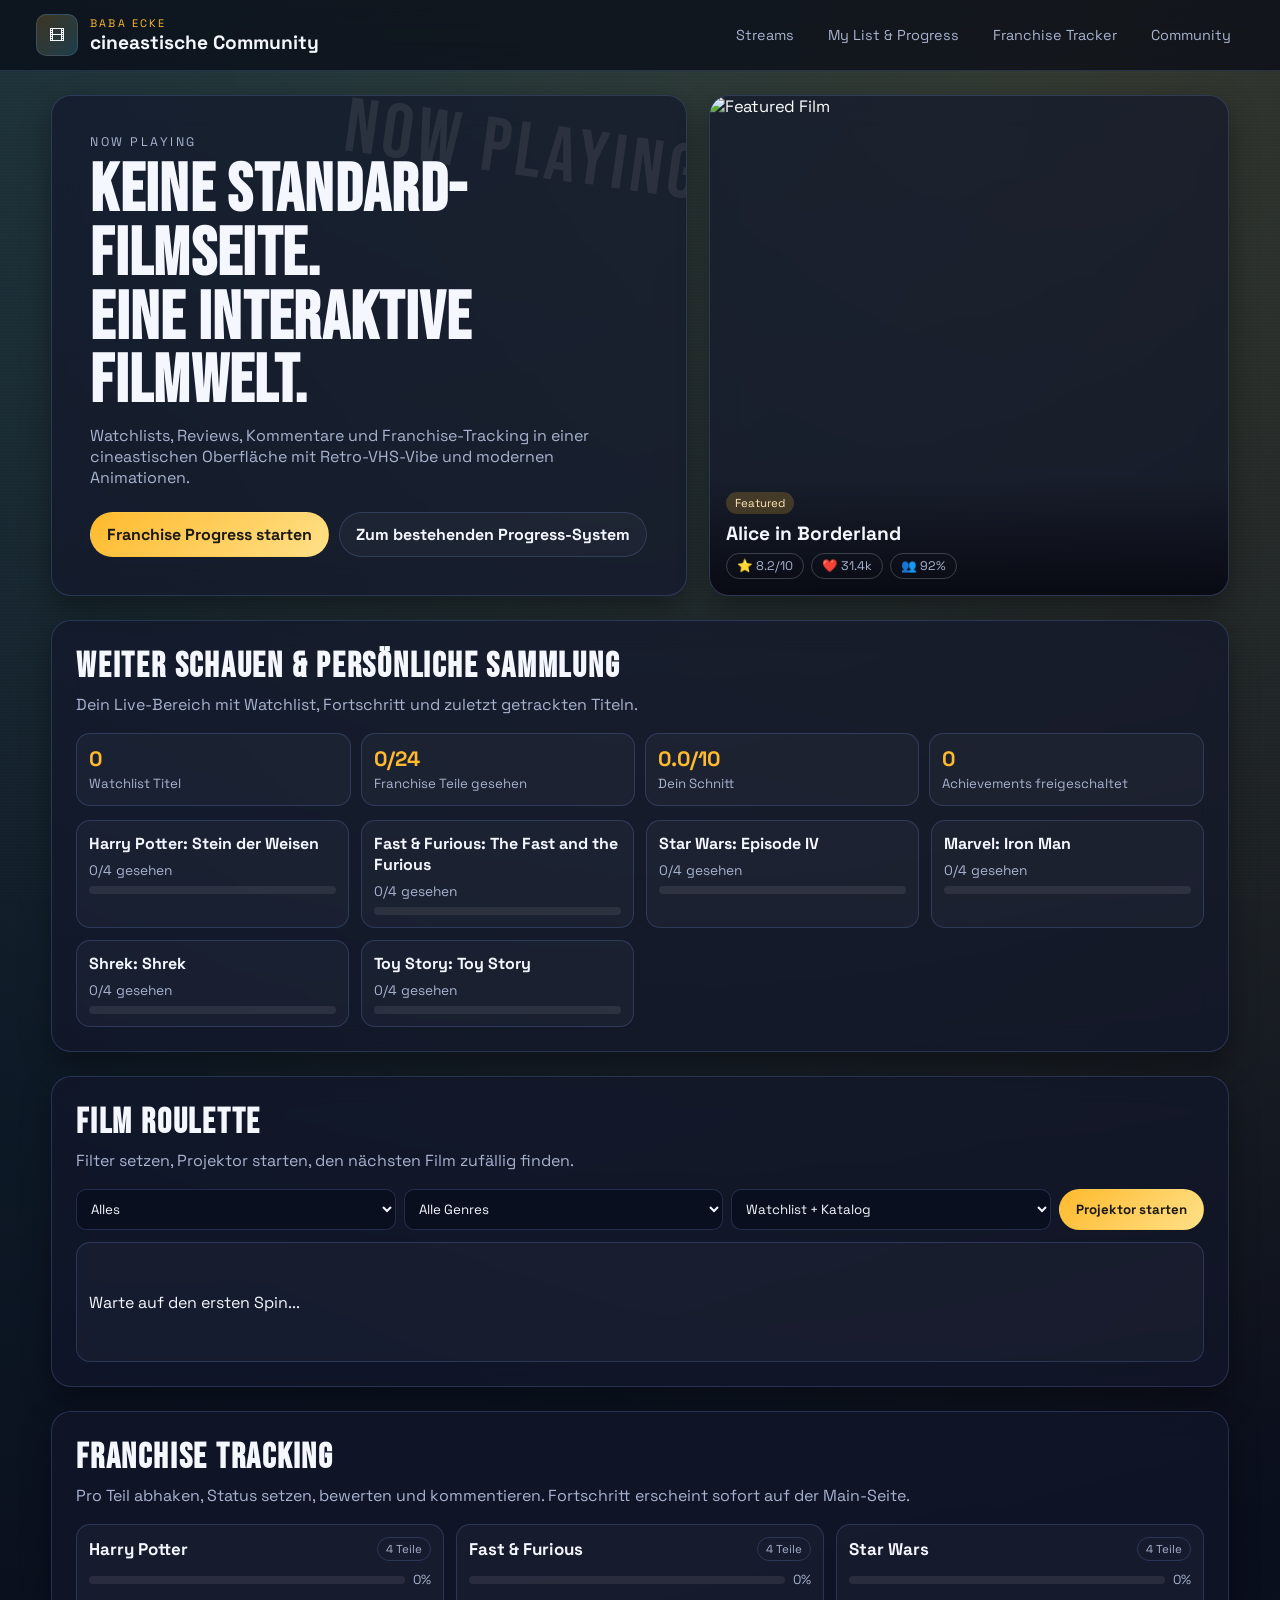
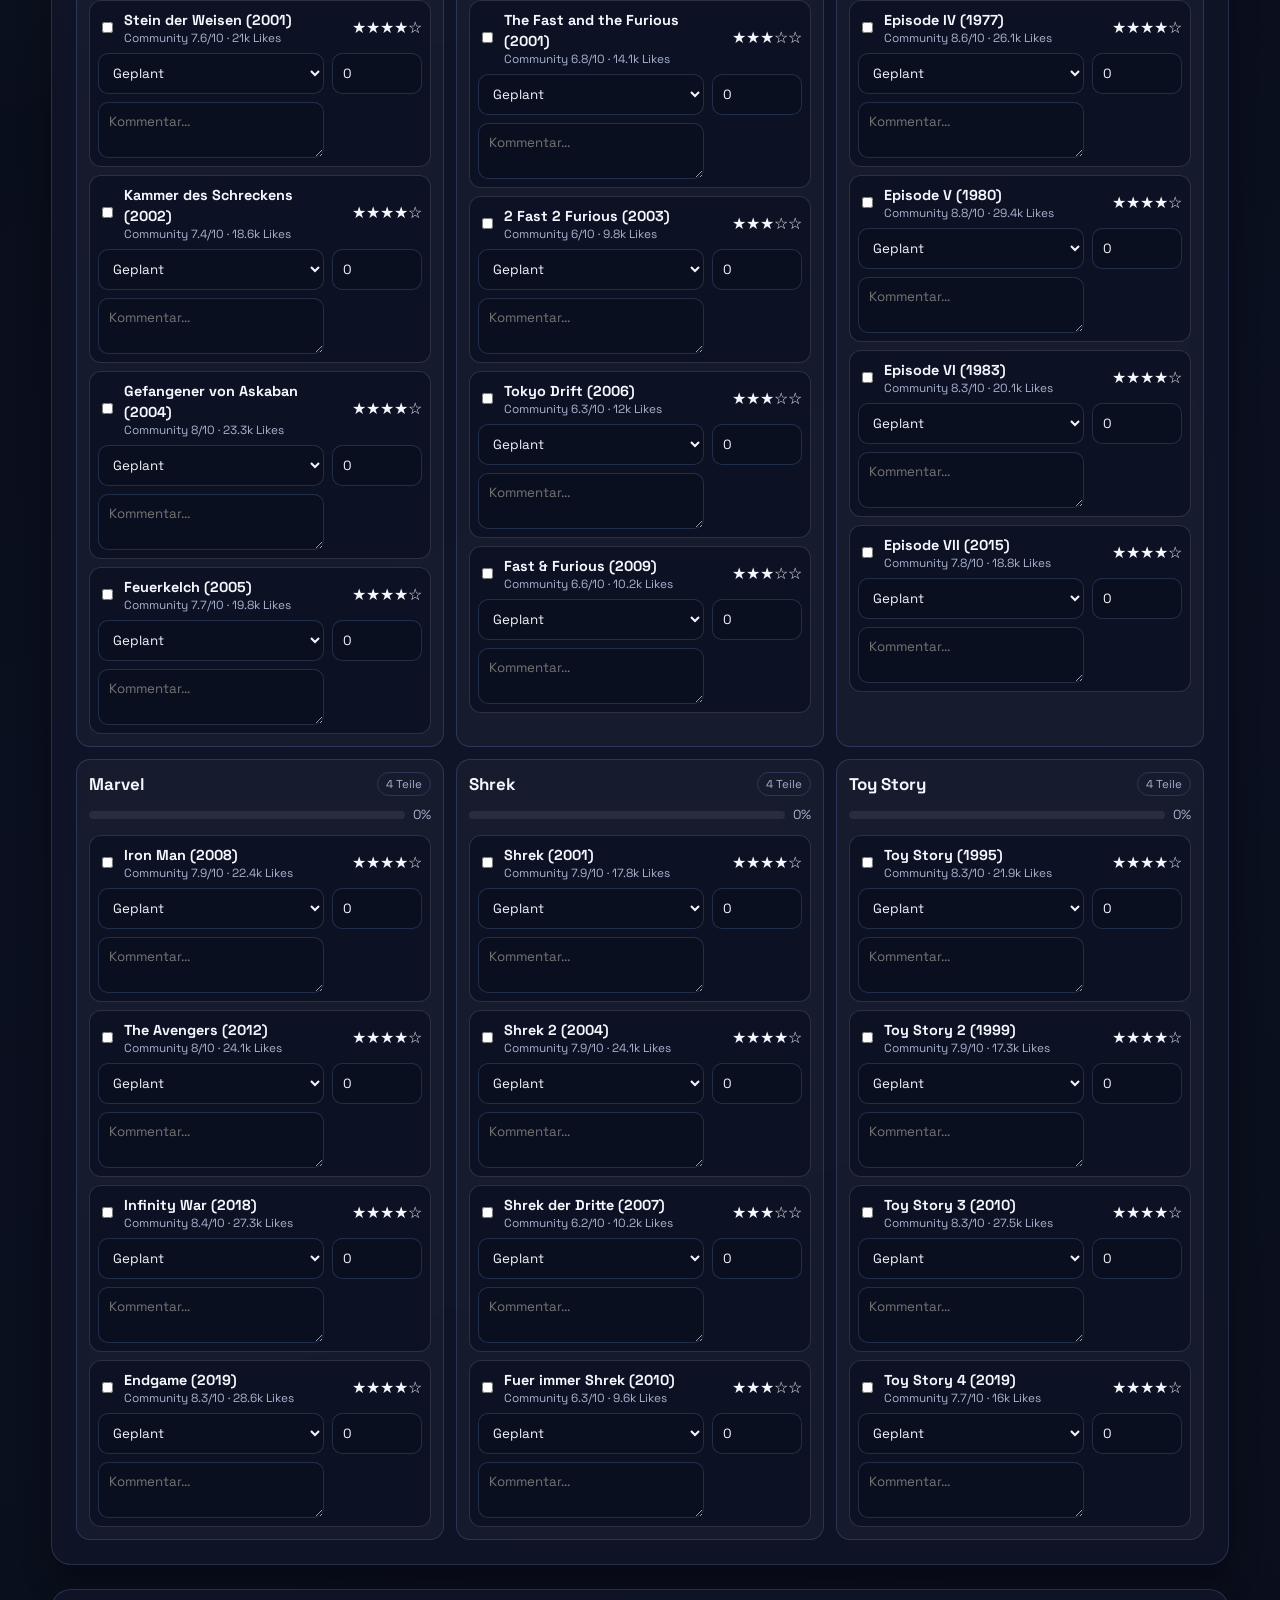
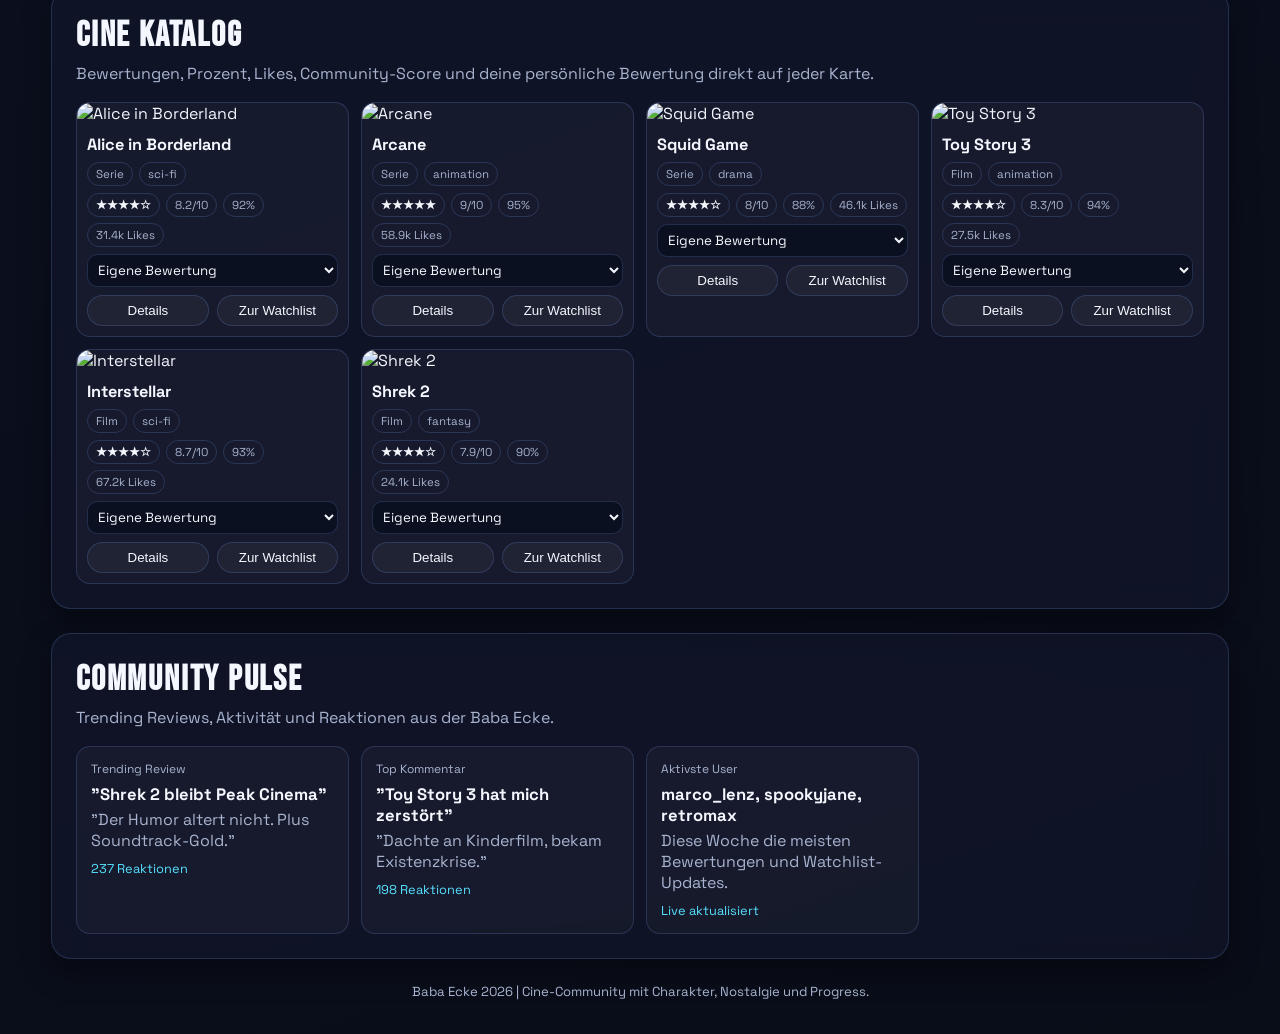
==== commit 3558d553: "Cinematic redesign: new styles, script, mylist page + page transitions" ====
--- a/index (2).html
+++ b/index (2).html
@@ -1,3131 +1,155 @@
-<!-- HTML FILE: index2.html -->
 <!DOCTYPE html>
 <html lang="de">
 <head>
     <meta charset="UTF-8">
     <meta name="viewport" content="width=device-width, initial-scale=1.0">
-    <title>Baba Ecke</title>
+    <title>Baba Ecke | Cine Community</title>
     <link rel="icon" type="image/png" href="/c/favicon.png">
-    <link rel="stylesheet" href="https://fonts.googleapis.com/css2?family=Inter:wght@300;400;500;600;700;900&display=swap">
+    <link rel="preconnect" href="https://fonts.googleapis.com">
+    <link rel="preconnect" href="https://fonts.gstatic.com" crossorigin>
+    <link href="https://fonts.googleapis.com/css2?family=Bebas+Neue&family=Space+Grotesk:wght@400;500;700&display=swap" rel="stylesheet">
     <link rel="stylesheet" href="styles.css">
-    <link rel="stylesheet" href="drag-drop.css">
-    <script src="categories.js"></script>
-    <script src="drag-drop.js"></script>
-    <script src="enhanced-interactions.js"></script>
 </head>
 <body>
-    <header>
-        <div class="logo">Baba Marcos Baba Ecke - direkt ums Eck...</div>
-        <nav>
-            <a href="https://skullbonk.netlify.app">portfolio 1</a>
+    <div id="introCurtain" class="intro-curtain" aria-hidden="true">
+        <div class="intro-reel">Loading Projection</div>
+    </div>
+    <div class="noise-layer" aria-hidden="true"></div>
+    <div class="scanline-layer" aria-hidden="true"></div>
+
+    <header class="topbar">
+        <div class="brand-wrap">
+            <span class="brand-icon">🎞</span>
+            <div>
+                <p class="brand-kicker">BABA ECKE</p>
+                <h1 class="brand-title">cineastische Community</h1>
+            </div>
+        </div>
+        <nav class="topnav">
             <a href="index.html">Streams</a>
-            <a href="https://enchanting-dieffenbachia-d0777d.netlify.app/">Projekte/portfoli</a>
             <a href="mylist.html">My List & Progress</a>
+            <a href="#franchise-lab">Franchise Tracker</a>
+            <a href="#community-pulse">Community</a>
         </nav>
     </header>
 
-    <div class="hero">
-        <h1>watchlist, reviews, kritik, baba filme, babe serien/folgen und sogar kackfilme</h1>
-        <p></p>
-        <!--- <button id="startButton">geilomat 3000</button> --->
-    </div>
-
-
- 
-    
-    <!-- Random Film Finder Banner Section -->
-<div class="movies-section"></div>
-
-<div class="random-finder-banner">
-    <div class="random-banner-container">
-        <!-- Left Side: Filters -->
-        <div class="random-filters-side">
-            <div class="filters-header">
-                <h3>🎲 Film Roulette</h3>
-                <p>top oder flop?</p>
-            </div>
-            
-            <div class="filters-compact">
-                <div class="filter-row">
-                    <select id="typeFilter" class="compact-select">
-                        <option value="all">📺 Alles</option>
-                        <option value="movies">🎬 Nur Filme</option>
-                        <option value="series">📺 Nur Serien</option>
-                    </select>
-                    
-                    <select id="genreFilter" class="compact-select">
-                        <option value="all">🎭 Alle Genres</option>
-                        <option value="horror">👻 Horror</option>
-                        <option value="action">💥 Action</option>
-                        <option value="comedy">😂 Comedy</option>
-                        <option value="drama">🎭 Drama</option>
-                        <option value="sci-fi">🚀 Sci-Fi</option>
-                        <option value="thriller">🔪 Thriller</option>
-                        <option value="mystery">🔍 Mystery</option>
-                        <option value="anime">🎌 Anime</option>
-                        <option value="k-drama">🇰🇷 K-Drama</option>
-                    </select>
-                </div>
-                
-                <div class="filter-row">
-                    <select id="seriesFilter" class="compact-select">
-                        <option value="include">🔢 Alle</option>
-                        <option value="exclude">🚫 Keine Mehrteiligen</option>
-                        <option value="only">📚 Nur Mehrteilige</option>
-                    </select>
-                    
-                    <select id="watchlistFilter" class="compact-select">
-                        <option value="all">❤️ Alle</option>
-                        <option value="not-in-watchlist">🆕 Nicht in Watchlist</option>
-                        <option value="in-watchlist">💖 Aus Watchlist</option>
-                    </select>
-                </div>
-                
-                <div class="filter-actions">
-                    <button id="randomFilmBtn" class="find-btn">
-                        <span class="btn-icon">🎲</span>
-                        <span class="btn-text">Film finden</span>
-                    </button>
-                    <button id="resetFiltersBtn" class="reset-btn">🔄</button>
-                </div>
-                
-                <div class="filter-counter">
-                    <span id="filteredCount">0</span> Filme verfügbar
+    <main>
+        <section class="hero-stage" id="hero">
+            <div class="hero-copy">
+                <p class="hero-eyebrow">Now Playing</p>
+                <h2>Keine Standard-Filmseite.<br>Eine interaktive Filmwelt.</h2>
+                <p>
+                    Watchlists, Reviews, Kommentare und Franchise-Tracking in einer cineastischen Oberfläche
+                    mit Retro-VHS-Vibe und modernen Animationen.
+                </p>
+                <div class="hero-actions">
+                    <a class="btn btn-primary" href="#franchise-lab">Franchise Progress starten</a>
+                    <a class="btn btn-ghost" href="mylist.html">Zum bestehenden Progress-System</a>
                 </div>
             </div>
-        </div>
-        
-        <!-- Right Side: Result -->
-        <div class="random-result-side">
-            <div id="randomFilmPlaceholder" class="result-placeholder">
-                <div class="placeholder-content">
-                    <div class="placeholder-icon">🎬</div>
-                    <h4>Bereit für deinen nächsten Film?</h4>
-                    <p>Wähle deine Filter und lass den Zufall entscheiden!</p>
-                </div>
-            </div>
-            
-            <div id="randomFilmResult" class="result-display" style="display: none;">
-                <div class="result-movie">
-                    <div class="result-poster">
-                        <img id="randomFilmImage" src="" alt="Random Film">
-                        <div class="result-overlay">
-                            <div class="result-tags-overlay">
-                                <span id="resultType" class="tag-overlay"></span>
-                                <span id="resultGenre" class="tag-overlay"></span>
-                            </div>
-                        </div>
-                    </div>
-                    
-                    <div class="result-details">
-                        <h4 id="randomFilmTitle"></h4>
-                        <p id="randomFilmDescription"></p>
-                        
-                        <div class="result-actions-compact">
-                            <button id="watchRandomFilm" class="action-btn primary">
-                                <span>👁️</span> Anschauen
-                            </button>
-                            <button id="newRandomFilm" class="action-btn secondary">
-                                <span>🔄</span> Neuer
-                            </button>
-                            <button id="addToWatchlistBtn" class="action-btn watchlist">
-                                <span>❤️</span>
-                            </button>
-                        </div>
+
+            <article class="featured-frame" id="featuredFrame">
+                <img src="https://images.justwatch.com/poster/302278365/s718/Alice-in-Borderland.jpg" alt="Featured Film">
+                <div class="featured-overlay">
+                    <p class="ticker">Featured</p>
+                    <h3>Alice in Borderland</h3>
+                    <div class="featured-stats">
+                        <span>⭐ 8.2/10</span>
+                        <span>❤️ 31.4k</span>
+                        <span>👥 92%</span>
                     </div>
                 </div>
+            </article>
+        </section>
+
+        <section class="section-block personal-hub" id="personal-hub">
+            <div class="section-head">
+                <h2>Weiter schauen & persönliche Sammlung</h2>
+                <p>Dein Live-Bereich mit Watchlist, Fortschritt und zuletzt getrackten Titeln.</p>
             </div>
-        </div>
-    </div>
-</div>
+            <div class="stats-strip" id="quickStats"></div>
+            <div class="continue-grid" id="continueWatching"></div>
+        </section>
 
+        <section class="section-block roulette-lab" id="roulette-lab">
+            <div class="section-head">
+                <h2>Film Roulette</h2>
+                <p>Filter setzen, Projektor starten, den nächsten Film zufällig finden.</p>
+            </div>
+            <div class="roulette-controls">
+                <select id="typeFilter" aria-label="Typ-Filter">
+                    <option value="all">Alles</option>
+                    <option value="movie">Nur Filme</option>
+                    <option value="series">Nur Serien</option>
+                </select>
+                <select id="genreFilter" aria-label="Genre-Filter">
+                    <option value="all">Alle Genres</option>
+                    <option value="fantasy">Fantasy</option>
+                    <option value="action">Action</option>
+                    <option value="animation">Animation</option>
+                    <option value="sci-fi">Sci-Fi</option>
+                    <option value="drama">Drama</option>
+                </select>
+                <select id="watchlistFilter" aria-label="Watchlist-Filter">
+                    <option value="all">Watchlist + Katalog</option>
+                    <option value="watchlist">Nur Watchlist</option>
+                    <option value="not-watchlist">Nicht in Watchlist</option>
+                </select>
+                <button class="btn btn-primary" id="randomFilmBtn" type="button">Projektor starten</button>
+            </div>
+            <div class="roulette-result" id="randomFilmResult">
+                <p class="result-placeholder">Warte auf den ersten Spin...</p>
+            </div>
+        </section>
 
+        <section class="section-block franchise-lab" id="franchise-lab">
+            <div class="section-head">
+                <h2>Franchise Tracking</h2>
+                <p>Pro Teil abhaken, Status setzen, bewerten und kommentieren. Fortschritt erscheint sofort auf der Main-Seite.</p>
+            </div>
+            <div class="franchise-grid" id="franchiseGrid"></div>
+        </section>
 
-<section class="parallax-section-fixed" style="background-image: url('https://img.freepik.com/vektoren-kostenlos/nachtmeerlandschaft-vollmond-und-sterne-leuchten_107791-7397.jpg?semt=ais_hybrid&w=740');">
-    <div class="parallax-content">
-        <h1>Geschaute Serien/Filme</h1>
-        <p>
-        </p>
-    </div>
-</section>  
+        <section class="section-block catalog-lab" id="catalogSection">
+            <div class="section-head">
+                <h2>Cine Katalog</h2>
+                <p>Bewertungen, Prozent, Likes, Community-Score und deine persönliche Bewertung direkt auf jeder Karte.</p>
+            </div>
+            <div class="catalog-grid" id="catalogGrid"></div>
+        </section>
 
-    
+        <section class="section-block community-pulse" id="community-pulse">
+            <div class="section-head">
+                <h2>Community Pulse</h2>
+                <p>Trending Reviews, Aktivität und Reaktionen aus der Baba Ecke.</p>
+            </div>
+            <div class="community-grid">
+                <article class="pulse-card">
+                    <p class="pulse-tag">Trending Review</p>
+                    <h3>"Shrek 2 bleibt Peak Cinema"</h3>
+                    <p>"Der Humor altert nicht. Plus Soundtrack-Gold."</p>
+                    <span>237 Reaktionen</span>
+                </article>
+                <article class="pulse-card">
+                    <p class="pulse-tag">Top Kommentar</p>
+                    <h3>"Toy Story 3 hat mich zerstört"</h3>
+                    <p>"Dachte an Kinderfilm, bekam Existenzkrise."</p>
+                    <span>198 Reaktionen</span>
+                </article>
+                <article class="pulse-card">
+                    <p class="pulse-tag">Aktivste User</p>
+                    <h3>marco_lenz, spookyjane, retromax</h3>
+                    <p>Diese Woche die meisten Bewertungen und Watchlist-Updates.</p>
+                    <span>Live aktualisiert</span>
+                </article>
+            </div>
+        </section>
+    </main>
 
-    <div class="section-header">
-    <div class="main-container" id="moviesContainer">
-        <div class="movie-card" data-movie-id="alice-in-borderland" onclick="openMovie('alice-in-borderland')">
-            <img src="https://images.justwatch.com/poster/302278365/s718/Alice-in-Borderland.jpg" alt="Cover">
-            <div class="content">
-                <h3>Alice in Borderland</h3>
-                <p>geile anime adaption. paar leute finden sich in einem leeren tokyo wieder in dem sie spiele um leben und tod spielen sollen.</p>
-            </div>
-        </div>
+    <footer class="site-footer">
+        <p>Baba Ecke 2026 | Cine-Community mit Charakter, Nostalgie und Progress.</p>
+    </footer>
 
-        <div class="movie-card" data-movie-id="alice-in-borderland" onclick="openMovie('the-8-show')">
-            <img src="https://resizing.flixster.com/-XZAfHZM39UwaGJIFWKAE8fS0ak=/v3/t/assets/p27171970_b_v8_aa.jpg" alt="Cover">
-            <div class="content">
-                <h3>The 8 Show</h3>
-                <p>8 Menschen finden sich einer Game Show wieder welche unsere dreckige Gesellschaft wiederspiegelt </p>
-            </div>
-        </div>
-
-        <div class="movie-card" data-movie-id="alice-in-borderland" onclick="openMovie('danganronpa')">
-            <img src="https://m.media-amazon.com/images/I/810bte0sz0L._UF1000,1000_QL80_.jpg" alt="Cover">
-            <div class="content">
-                <h3>Danganronpa</h3>
-                <p>PSP Spiel Adaption über Schüler die ohne Erinnerung in einer Schule eingesperrt aufwachen</p>
-            </div>
-        </div>
-
-        <div class="movie-card" onclick="openMovie('pyramid-game')">
-            <img src="https://m.media-amazon.com/images/M/MV5BZDg5ZDkwODUtOTdkNy00NWM5LWFiNjUtYjc5NWRhMDQ3YmNlXkEyXkFqcGc@._V1_FMjpg_UX1000_.jpg" alt="Movie Cover">
-            <div class="content">
-                <h3>Pyramid Game</h3>
-                <p>k drama serie über eine klasse die ein spiel spielt</p>
-            </div>
-        </div>
-        
-        <div class="movie-card" onclick="openMovie('sweet-home')">
-            <img src="https://i.pinimg.com/736x/0a/fa/84/0afa84b6393d82d8c7ee6f9f1a08173f.jpg" alt="Movie Cover">
-            <div class="content">
-                <h3>Sweet Home</h3>
-                <p>in einem wohnheim tauchen plötzlich zombieartige monster auf. der kampf ums leben beginnt.</p>
-            </div>
-        </div>
-
-        <div class="movie-card" onclick="openMovie('squid-game')">
-            <img src="https://m.media-amazon.com/images/M/MV5BNDNmNzUzMjEtNGVkYi00N2RjLWEwN2EtYjg3NzA4MGFkMjFkXkEyXkFqcGc@._V1_.jpg" alt="Movie Cover">
-            <div class="content">
-                <h3>Squid Game</h3>
-                <p>456 Menschen finden sich bei tödlichen Kinderspielen zusammen</p>
-            </div>
-        </div>
-
-        <div class="movie-card" onclick="openMovie('arcane')">
-            <img src="https://m.media-amazon.com/images/I/71xr7KyenWL._UF894,1000_QL80_.jpg" alt="Movie Cover">
-            <div class="content">
-                <h3>Arcane (League of Legends)</h3>
-                <p>Wunderschöne Serie zur Welt des MOBA Games - Meisterwek</p>
-            </div>
-        </div>
-        
-        <div class="movie-card" onclick="openMovie('archive-81')">
-            <img src="https://cdn.moviepilot.de/files/4ac4e2e1bd9952dc65a34e1633043b2cf8aefcf29ca94af1b259e2fdbc1e/copyright/FGlKDFsXIAQ3KN5.jpeg" alt="Movie Cover">
-            <div class="content">
-                <h3>Archive 81</h3>
-                <p>baba horror Mystery netflix serie. leider nur eine staffel weil keiner geschmack hat</p>
-            </div>
-        </div>
-
-        <div class="movie-card" onclick="openMovie('lost')">
-            <img src="https://resizing.flixster.com/-XZAfHZM39UwaGJIFWKAE8fS0ak=/v3/t/assets/p185013_b_v8_af.jpg" alt="Movie Cover">
-            <div class="content">
-                <h3>Lost</h3>
-                <p>baba serie über gestrandete menschen</p>
-            </div>
-        </div>
-
-        <div class="movie-card" onclick="openMovie('supernatural')">
-            <img src="https://i0.wp.com/abacstallion.com/wp-content/uploads/2019/04/Supernatural-Poster.jpg?fit=2000%2C3000&ssl=1" alt="Movie Cover">
-            <div class="content">
-                <h3>Supernatural</h3>
-                <p>Zwei Brüder auf der Jagd nach dem Bösen und der Suche des Mörders ihrer Mutter</p>
-            </div>
-        </div>
-
-        <div class="movie-card" onclick="openMovie('vampire-diaries')">
-            <img src="https://i.ebayimg.com/images/g/~yUAAOSwcHNg1MFw/s-l1200.jpg" alt="Movie Cover">
-            <div class="content">
-                <h3>The Vampire Diaries</h3>
-                <p>Adaption des Romans über eine kleine Stadt voller mystischer Geheimnisse</p>
-            </div>
-        </div>
-
-        <div class="movie-card" onclick="openMovie('primeval')">
-            <img src="https://m.media-amazon.com/images/M/MV5BMDkyN2NjY2EtZDhhYS00MDVkLWI5NWUtMjlhYTIyN2EyODAwXkEyXkFqcGc@._V1_.jpg" alt="Movie Cover">
-            <div class="content">
-                <h3>Primeval</h3>
-                <p>Insane geile Serie über ein Team, welches Uhrzeitmonster jagt</p>
-            </div>
-        </div>
-
-    </div>
-    
-    <div class="carousel-nav">
-        <button class="carousel-btn prev" id="prevBtn">‹</button>
-        <button class="carousel-btn next" id="nextBtn">›</button>
-    </div>
-
-
-    <!-- Filme Section - genau wie die erste Movies Collection -->
-    <div class="movies-section"></div>
-
-    <div class="section-header">
-        <h2 style="text-align: center; color: #f4c10f; font-size: 2.5rem; margin: 40px 0 20px 0; text-shadow: 2px 2px 4px rgba(0, 0, 0, 0.5);">🎬 Filme</h2>
-        <h3 style="text-align: center; background-color: #da7f09; color: #ffffff; padding: 20px; border-radius: 10px; box-shadow: 0 4px 10px rgba(0, 0, 0, 0.5); margin: 0 auto 30px auto; max-width: 800px;">Von Blockbustern bis zu Geheimtipps und der größten Scheiße xD</h3>
-        
-        <div class="main-container" id="filmsContainer">
-        
-         <div class="movie-card" onclick="openMovie('harold-und-kumar')">
-            <img src="https://image.tmdb.org/t/p/w154/lSSA64WF0M0BXnjwr2quMh6shCl.jpg" alt="Movie Cover">
-            <div class="content">
-                <h3>Das Leben des Brian</h3>
-                <p>.</p>
-            </div>
-        </div>
-        
-        
-
-        <div class="movie-card" onclick="openMovie('harold-und-kumar')">
-            <img src="https://m.media-amazon.com/images/M/MV5BNjk2MGI0M2YtZmIwOS00NGVjLWFlNDAtMDYzM2Y1MWM2OWNkXkEyXkFqcGc@._V1_FMjpg_UX1000_.jpg" alt="Movie Cover">
-            <div class="content">
-                <h3>Harold & Kumar (1)</h3>
-                <p>Zwei Kiffer Bro's auf der Reise zum White Castle</p>
-            </div>
-        </div>
-        
-        <div class="movie-card" onclick="openMovie('harold-und-kumar')">
-            <img src="https://musicart.xboxlive.com/7/1dfa1100-0000-0000-0000-000000000002/504/image.jpg" alt="Movie Cover">
-            <div class="content">
-                <h3>Harold & Kumar: Flucht aus Quantanamo (2)</h3>
-                <p>Ab ins Gefängnis und wieder raus</p>
-            </div>
-        </div>
-        
-        <div class="movie-card" onclick="openMovie('harold-und-kumar')">
-            <img src="https://m.media-amazon.com/images/I/91HhEdXSHwL._AC_UF894,1000_QL80_.jpg" alt="Movie Cover">
-            <div class="content">
-                <h3>Harold & Kumar: Alle Jahre wieder (3)</h3>
-                <p>Weihnachten mit den Homies. Und Neil Patrick Harris</p>
-            </div>
-        </div>  
-            
-
-        <div class="movie-card" onclick="openMovie('20th-century-girl')">
-            <img src="https://m.media-amazon.com/images/M/MV5BMjA4NzYxNWItZWJmNi00ODE2LTgwZDgtMzBkN2MzOGZhNDEzXkEyXkFqcGc@._V1_.jpg" alt="Movie Cover">
-            <div class="content">
-                <h3>20th Century Girl</h3>
-                <p>Süßer und lustiger Film über Highschoolliebe und so</p>
-            </div>
-        </div>
-
-
-        <div class="movie-card" onclick="openMovie('final-destination-6')">
-            <img src="https://upload.wikimedia.org/wikipedia/en/a/ab/Final_Destination_Bloodlines_%282025%29_poster.jpg" alt="Movie Cover">
-            <div class="content">
-                <h3>Final Destination 6: Bloodlines</h3>
-                <p>je weniger man weiß desto besser und geiler! wegen low twists. völlig klar</p>
-            </div>
-        </div>
-        
-        <div class="movie-card" onclick="openMovie('thunderbolts')">
-            <img src="https://cdn.marvel.com/content/1x/thunderboltsposter.jpeg" alt="Movie Cover">
-            <div class="content">
-                <h3>Thunderbolts* The New Avengers</h3>
-                <p>marvel halt. sucide squad in gut. eine antigruppe von helden? muss sich zusammenschließen</p>
-            </div>
-        </div>
-
-        <div class="movie-card" onclick="openMovie('the-substance')">
-            <img src="https://m.media-amazon.com/images/M/MV5BMWJkNjdmMzctZTk2YS00MDE1LWI0ZTEtNzc3OTEzNGJjZjE4XkEyXkFqcGc@._V1_.jpg" alt="Movie Cover">
-            <div class="content">
-                <h3>The Substance</h3>
-                <p>geiler boddy horror ums thema schönheit und älter werden </p>
-            </div>
-        </div>
-
-        <div class="movie-card" onclick="openMovie('the-substance')">
-            <img src="https://www.actionfreunde.de/wp-content/uploads/Das-Ding-aus-einer-anderen-Welt.jpg" alt="Movie Cover">
-            <div class="content">
-                <h3>Das Ding aus einer anderen Welt</h3>
-                <p>b</p>
-            </div>
-        </div>
-
-        <div class="movie-card" onclick="openMovie('alita-battle-angel')">
-            <img src="https://deadline-magazin.de/wp-content/uploads/2019/02/alita-cover.jpg" alt="Movie Cover">
-            <div class="content">
-                <h3>Alita: Battle Angel</h3>
-                <p>Baba Realverfilmung des Anime. von vielen fans zu unrecht missachtet</p>
-            </div>
-        </div>
-
-<div class="movie-card" onclick="openMovie('bloodshot')">
-            <img src="https://de.web.img3.acsta.net/pictures/20/01/23/11/11/5678672.jpg" alt="Movie Cover">
-            <div class="content">
-                <h3>Bloodshot</h3>
-                <p>ohne trailer sehen! und wenn man den comic charakter nicht kennt, noch besser! </p>
-            </div>
-        </div>
-
-<div class="movie-card" onclick="openMovie('uncharted')">
-            <img src="https://www.sonypictures.de/sites/germany/files/2022-01/UNCHARTED_HP%20Online-Formate_FB_1400x2100.jpg" alt="Movie Cover">
-            <div class="content">
-                <h3>Uncharted</h3>
-                <p>kein guter uncharted film aber ein solider film für fans. mit tom holland und mark wahlberg </p>
-            </div>
-        </div>
-
-<div class="movie-card" onclick="openMovie('existenz')">
-            <img src="https://static.thcdn.com/images/large/original/productimg/1600/1600/11738213-1964572466290417.jpg" alt="Movie Cover">
-            <div class="content">
-                <h3>eXistenZ</h3>
-                <p>ein neuartiges, lebendiges videospiel?</p>
-            </div>
-        </div>
-
-        <div class="movie-card" onclick="openMovie('existenz')">
-            <img src="https://static.thcdn.com/images/large/original/productimg/1600/1600/11738213-1964572466290417.jpg" alt="Movie Cover">
-            <div class="content">
-                <h3>The Happening</h3>
-                <p>ein neuartiges, lebendiges videospiel?</p>
-            </div>
-        </div>
-
-        <div class="movie-card" onclick="openMovie('scream2')">
-            <img src="https://m.media-amazon.com/images/M/MV5BMDY2NTljOTctMzk5ZC00OTE0LWI1MWYtYjY1ZDBiOTgyMjgxXkEyXkFqcGc@._V1_.jpg" alt="Movie Cover">
-            <div class="content">
-                <h3>Die Unendliche Geschichte</h3>
-                <p>Armer Artax :( Muss man einfach kennen. Filmadaption des Buches</p>
-            </div>
-        </div>
-
-        <div class="movie-card" onclick="openMovie('scream2')">
-            <img src="https://de.web.img3.acsta.net/medias/nmedia/18/92/61/69/20208958.jpg" alt="Movie Cover">
-            <div class="content">
-                <h3>Mein großer Freund Joe</h3>
-                <p>harter disney film</p>
-            </div>
-        </div>
-
-        <div class="movie-card" onclick="openMovie('scream2')">
-            <img src="https://dx35vtwkllhj9.cloudfront.net/universalstudios/nope/images/regions/us/onesheet.jpg" alt="Movie Cover">
-            <div class="content">
-                <h3>Nope</h3>
-                <p>Ein Film von Jordan Peele. Das reicht schon. Ohne Vorwissen gucken!</p>
-            </div>
-        </div>
-
-        <div class="movie-card" onclick="openMovie('scream2')">
-            <img src="https://streamo.at/IMAGES/Posters%20%26%20Covers/G-J/image-thumb__3724__blog-single-main/Get-Out_poster_.jpg" alt="Movie Cover">
-            <div class="content">
-                <h3>Get Out</h3>
-                <p>Ein Film von Jordan Peele. Das reicht schon. Ohne Vorwissen gucken!</p>
-            </div>
-        </div>
-
-        <div class="movie-card" onclick="openMovie('wir')">
-            <img src="https://m.media-amazon.com/images/M/MV5BY2M4NGQxOTYtM2ZlOC00OWRhLWI1NzMtZTUzYzA5Y2UwMTE5XkEyXkFqcGc@._V1_.jpg" alt="Movie Cover">
-            <div class="content">
-                <h3>Wir</h3>
-                <p>Ein Film von Jordan Peele. Das reicht schon. Ohne Vorwissen gucken!</p>
-            </div>
-        </div>
-
-        <div class="movie-card" onclick="openMovie('scream2')">
-            <img src="https://m.media-amazon.com/images/M/MV5BM2JkZjI5MjktNmQwZC00ZmYxLTg0OTYtYmVhNGFkMGZlMGYyXkEyXkFqcGc@._V1_.jpg" alt="Movie Cover">
-            <div class="content">
-                <h3>Old</h3>
-                <p>Ein M. Night Shyamalan Film. Reicht! Blind rein da! Ein Strand der es in sich hat</p>
-            </div>
-        </div>
-
-        <div class="movie-card" onclick="openMovie('scream2')">
-            <img src="https://m.media-amazon.com/images/I/51Z5OceoBPL._UF894,1000_QL80_.jpg" alt="Movie Cover">
-            <div class="content">
-                <h3>Signs Zeichen</h3>
-                <p>Ein M. Night Shyamalan Film. Reicht! Blind rein da! Spannender, realistischer Alien Film</p>
-            </div>
-        </div>
-
-        <div class="movie-card" onclick="openMovie('scream2')">
-            <img src="https://m.media-amazon.com/images/M/MV5BMTkxMDAxNDUyNV5BMl5BanBnXkFtZTgwOTc3MzcxMjI@._V1_.jpg" alt="Movie Cover">
-            <div class="content">
-                <h3>Valerian - Die Stadt der Tausend Planeten</h3>
-                <p>Zwei Kinners reisen durchs All - Mehr Schein als Sein. Comic funzt da besser - Creditsong war baba. rest hart langweilig, I'm sorry....</p>
-            </div>
-        </div>
-
-        <div class="movie-card" onclick="openMovie('scream2')">
-            <img src="https://m.media-amazon.com/images/M/MV5BNjcxZjdkNmYtYWM1Yi00YWQ0LWFkZDEtMmIzNDVlMzVmZjY0XkEyXkFqcGc@._V1_FMjpg_UX1000_.jpg" alt="Movie Cover">
-            <div class="content">
-                <h3>Freaks</h3>
-                <p></p>
-            </div>
-        </div>
-
-        <div class="movie-card" onclick="openMovie('scream2')">
-            <img src="https://image.tmdb.org/t/p/w154/26wEWZYt6yJkwRVkjcbwJEFh9IS.jpg" alt="Movie Cover">
-            <div class="content">
-                <h3>Der seltsame Fall des Benjamin Button</h3>
-                <p></p>
-            </div>
-        </div>
-
-        <div class="movie-card" onclick="openMovie('scream2')">
-            <img src="https://m.media-amazon.com/images/M/MV5BNjcxZjdkNmYtYWM1Yi00YWQ0LWFkZDEtMmIzNDVlMzVmZjY0XkEyXkFqcGc@._V1_FMjpg_UX1000_.jpg" alt="Movie Cover">
-            <div class="content">
-                <h3>Freaks</h3>
-                <p></p>
-            </div>
-        </div>
-
-        <div class="movie-card" onclick="openMovie('scream2')">
-            <img src="https://m.media-amazon.com/images/M/MV5BNjcxZjdkNmYtYWM1Yi00YWQ0LWFkZDEtMmIzNDVlMzVmZjY0XkEyXkFqcGc@._V1_FMjpg_UX1000_.jpg" alt="Movie Cover">
-            <div class="content">
-                <h3>Freaks</h3>
-                <p></p>
-            </div>
-        </div>
-
-        <div class="movie-card" onclick="openMovie('scream2')">
-            <img src="https://m.media-amazon.com/images/M/MV5BNjcxZjdkNmYtYWM1Yi00YWQ0LWFkZDEtMmIzNDVlMzVmZjY0XkEyXkFqcGc@._V1_FMjpg_UX1000_.jpg" alt="Movie Cover">
-            <div class="content">
-                <h3>Freaks</h3>
-                <p></p>
-            </div>
-        </div>
-
-        <div class="movie-card" onclick="openMovie('scream2')">
-            <img src="https://www.schnittberichte.com/pics/titel/87000/87472_230.jpg" alt="Movie Cover">
-            <div class="content">
-                <h3>M3GAN</h3>
-                <p>Ein Killer Roboter auf freiem Fuß - Etwas anders als erwartet</p>
-            </div>
-        </div>
-
-        <div class="movie-card" onclick="openMovie('scream2')">
-            <img src="https://m.media-amazon.com/images/I/41rTbHSlSEL._UF894,1000_QL80_.jpg" alt="Movie Cover">
-            <div class="content">
-                <h3>Cube Zero (1)</h3>
-                <p>Prequel zu Cube. Wir sehen mehr hinter den Kulissen des Würfels</p>
-            </div>
-        </div>
-
-        <div class="movie-card" onclick="openMovie('scream2')">
-            <img src="https://m.media-amazon.com/images/I/41JapjkeAyL._UF894,1000_QL80_.jpg" alt="Movie Cover">
-            <div class="content">
-                <h3>Cube (2)</h3>
-                <p>Geiler und spannender Slasher in einem tödlichen Gefängnis aus Würfeln</p> <!--- https://vide0.net/e/shlo6njr8kex --->
-            </div>
-        </div>
-        
-
-        <div class="movie-card" onclick="openMovie('scream2')">
-            <img src="https://m.media-amazon.com/images/M/MV5BNDg1Yzk1MzYtZWQ5OC00YWYyLWI2NjgtMzM1NzI3MjQyZDRkXkEyXkFqcGc@._V1_.jpg" alt="Movie Cover">
-            <div class="content">
-                <h3>Cube 2: Hypercube (3)</h3>
-                <p>Nachfolger des Originals. War gottlos Scheiße</p>
-            </div>
-        </div>
-
-        <div class="movie-card" onclick="openMovie('v')">
-            <img src="https://www.ofdb.de/images/film.370px/141/141118.jpg?v=1697000432" alt="Movie Cover">
-            <div class="content">
-                <h3>Cloverfield</h3>
-                <p>Found-Footage Film in New York. Und es passiert etwas mysteriöses...</p>
-            </div>
-        </div>
-
-        <div class="movie-card" onclick="openMovie('v')">
-            <img src="https://m.media-amazon.com/images/I/61WX-kyIt5L._AC_UF894,1000_QL80_.jpg" alt="Movie Cover">
-            <div class="content">
-                <h3>10 Cloverfield Lane</h3>
-                <p>Ein Gruppe Menschen wohnt in einem Bunker... Aber warum?</p>
-            </div>
-        </div>
-
-        <div class="movie-card" onclick="openMovie('v')">
-            <img src="https://imusic.b-cdn.net/images/item/original/519/5053083179519.jpg?the-cloverfield-paradox-2019-the-cloverfield-paradox-dvd&class=scaled&v=1549106684" alt="Movie Cover">
-            <div class="content">
-                <h3>The Cloverfield Paradox</h3>
-                <p>Eine Crew im All... ist verantwortlich für das Cloverfield Ereignis</p>
-            </div>
-        </div>
-
-        <div class="movie-card" onclick="openMovie('scream2')">
-            <img src="https://m.media-amazon.com/images/M/MV5BOWM1NTRlMTItZjM1MS00Y2Y1LTg3MWMtZDNhY2M0MGQwZDg0XkEyXkFqcGc@._V1_.jpg" alt="Movie Cover">
-            <div class="content">
-                <h3>Der Schacht</h3>
-                <p>Spannender Gesellschaftskritischer Film in einem myteriösen Schacht</p>
-            </div>
-        </div>
-
-        <div class="movie-card" onclick="openMovie('scream2')">
-            <img src="https://m.media-amazon.com/images/M/MV5BMzNjZTUwYmEtZWU2MC00YzM0LTg5NTItYTFiNmVmMjY2NDQ0XkEyXkFqcGc@._V1_.jpg" alt="Movie Cover">
-            <div class="content">
-                <h3>Der Schacht 2</h3>
-                <p>Fortsetzung des genialen Streifens...oder?</p>
-            </div>
-        </div>
-
-        <div class="movie-card" onclick="openMovie('scream2')">
-            <img src="https://gfx.videobuster.de/archive/v/cBuKUZ9PPzaHsQtbxPIa4Ywcz0lMkawpyUyRjA4JTJGaW1hmSUyRmpwZWclMkZiY2UzZthm0dvjMNa5MGEwYs1i1WPMOS5qcGcmcj1opjAw/saw-blu-ray-front-cover.jpg" alt="Movie Cover">
-            <div class="content">
-                <h3>SAW (1)</h3>
-                <p>Es begann alles in einem Badezimmer... Und einer Leiche?</p>
-            </div>
-        </div>
-
-        <div class="movie-card" onclick="openMovie('scream2')">
-            <img src="https://m.media-amazon.com/images/I/61ZdLNKuGsL._UF894,1000_QL80_.jpg" alt="Movie Cover">
-            <div class="content">
-                <h3>SAW II (2)</h3>
-                <p>Die Spiele gehen in die zweite Runde. Ein Cop versucht sein Bestes zu geben</p>
-            </div>
-        </div>
-
-        <div class="movie-card" onclick="openMovie('scream2')">
-            <img src="https://m.media-amazon.com/images/M/MV5BZWRkY2ZmM2ItNmNiMS00NGMwLWE1YzUtYzEzN2YxOGRhMDljXkEyXkFqcGc@._V1_.jpg" alt="Movie Cover">
-            <div class="content">
-                <h3>SAW III (3)</h3>
-                <p>John Kramer ist totkrank... und nur eine Person kann helfen</p>
-            </div>
-        </div>
-
-        <div class="movie-card" onclick="openMovie('scream2')">
-            <img src="https://cdn-a.prisma.de/cdn/img/default/1507/15069258_067df25037314f2dfbdda53984ef5b10_480re0.jpg" alt="Movie Cover">
-            <div class="content">
-                <h3>SAW IV (4)</h3>
-                <p>Kramer ist tot aber die Spiele gehen weiter. what?</p>
-            </div>
-        </div>
-
-        <div class="movie-card" onclick="openMovie('scream2')">
-            <img src="https://m.media-amazon.com/images/I/810gJj+nJoL.jpg" alt="Movie Cover">
-            <div class="content">
-                <h3>SAW V (5)</h3>
-                <p>Jigsaws Plan wird fortgesetzt</p>
-            </div>
-        </div>
-
-        <div class="movie-card" onclick="openMovie('scream2')">
-            <img src="https://m.media-amazon.com/images/I/919O7EHEuPL._UF894,1000_QL80_.jpg" alt="Movie Cover">
-            <div class="content">
-                <h3>SAW VI (6)</h3>
-                <p>neuer teil. neue falle. neue opfer</p>
-            </div>
-        </div>
-
-        <div class="movie-card" onclick="openMovie('scream2')">
-            <img src="https://m.media-amazon.com/images/I/71ci3XM9ymL._UF894,1000_QL80_.jpg" alt="Movie Cover">
-            <div class="content">
-                <h3>SAW VII - Vollendung (7)</h3>
-                <p>Die Hoffman Ära endet</p>
-            </div>
-        </div>
-
-        <div class="movie-card" onclick="openMovie('scream2')">
-            <img src="https://images.thalia.media/-/BF2000-2000/1e17d7e5dd834582ac475efd9197deea/jigsaw-saw-viii-dvd-misha-rasaiah.jpeg" alt="Movie Cover">
-            <div class="content">
-                <h3>JIGSAW (8)</h3>
-                <p>10 Jahre ist es her und plötzlich gehen die Spiele weiter...</p>
-            </div>
-        </div>
-
-        <div class="movie-card" onclick="openMovie('scream2')">
-            <img src="https://media1.jpc.de/image/w1155/front/0/4006680094649.jpg" alt="Movie Cover">
-            <div class="content">
-                <h3>SAW: Spiral (9)</h3>
-                <p>OG: From the Book of SAW - Kevin Hart hatte Bock auf ein Spiel</p>
-            </div>
-        </div>
-
-        <div class="movie-card" onclick="openMovie('scream2')">
-            <img src="https://m.media-amazon.com/images/I/71fAF1bHQpL.jpg" alt="Movie Cover">
-            <div class="content">
-                <h3>SAW X (10)</h3>
-                <p>Spielt zwischen Teil 1 und 2 und ist ein richtiger John Kramer Film</p>
-            </div>
-        </div>
-
-
-<div class="movie-card" onclick="openMovie('scream1')">
-            <img src="https://i.ebayimg.com/00/s/MTYwMFgxMDI1/z/CBIAAOSwBLlVIuJ8/$_57.JPG?set_id=880000500F" alt="Movie Cover">
-            <div class="content">
-                <h3>Scream I</h3>
-                <p>der meta horror slasher beginnt. classic </p>
-            </div>
-        </div>
-
-        
-        <div class="movie-card" onclick="openMovie('scream2')">
-            <img src="https://paramount-media.de/image/get/id/1043/q/85/w/367/h/0/name/cover.jpg" alt="Movie Cover">
-            <div class="content">
-                <h3>Scream II</h3>
-                <p>Ghostface ist zurück. fast wie Teil 1</p>
-            </div>
-        </div>
-        
-        <div class="movie-card" onclick="openMovie('scream3')">
-            <img src="https://m.media-amazon.com/images/I/71Iv91gOENL._AC_UF894,1000_QL80_.jpg" alt="Movie Cover">
-            <div class="content">
-                <h3>Scream III</h3>
-                <p>Dritte Runde. Dritter Ghostface. zieht sich lowkey</p>
-            </div>
-        </div>
-        
-        <div class="movie-card" onclick="openMovie('scream4')">
-            <img src="https://m.media-amazon.com/images/I/61nQR9fZltL.jpg" alt="Movie Cover">
-            <div class="content">
-                <h3>Scream IV</h3>
-                <p>Reebot aber gleichzeitig auch Sequel</p>
-            </div>
-        </div>
-        
-        <div class="movie-card" onclick="openMovie('scream5')">
-            <img src="https://m.media-amazon.com/images/I/81WzNuj6BGL._AC_UF894,1000_QL80_.jpg" alt="Movie Cover">
-            <div class="content">
-                <h3>Scream V</h3>
-                <p>Eine neue Ära. Zwei Schwestern. Eine ist Jenna Ortega xD</p>
-            </div>
-        </div>
-        
-        <div class="movie-card" onclick="openMovie('scream6')">
-            <img src="https://m.media-amazon.com/images/I/71NtLPdYYPL.jpg" alt="Movie Cover">
-            <div class="content">
-                <h3>Scream VI</h3>
-                <p>Die Schwester ziehen um und der Killer gleich mit lol. Fan Service</p>
-            </div>
-        </div>
-    </div>
-    
-    <div class="carousel-nav">
-        <button class="carousel-btn prev" id="prevBtnFilms">‹</button>
-        <button class="carousel-btn next" id="nextBtnFilms">›</button>
-    </div>
-
-
-    <!-- Filme Section - genau wie die erste Movies Collection -->
-    <div class="movies-section"></div>
-
-    <section class="parallax-section" style="background-image: url('https://wallpapers-clan.com/wp-content/uploads/2024/10/killer-john-wick-neon-desktop-wallpaper-cover.jpg');">
-    <div class="parallax-content">
-        <h1>🎬 Watchlist</h1>
-        <p>Aktuell geplant zu schauen (auch Rewatch) und auch Filme die von vornerein Dreck sind....</p>
-    </div>
-</section>
-    
-    
-    
-    
-    
-    <!--<div class="section-header">
-        <h2 style="text-align: center; color: #f4c10f; font-size: 2.5rem; margin: 40px 0 20px 0; text-shadow: 2px 2px 4px rgba(0, 0, 0, 0.5);">🎬 Watchlist</h2>
-        <h3 style="text-align: center; background-color: #da7f09; color: #ffffff; padding: 20px; border-radius: 10px; box-shadow: 0 4px 10px rgba(0, 0, 0, 0.5); margin: 0 auto 30px auto; max-width: 800px;">Aktuell geplant zu schauen (auch Rewatch)</h3>
--->
-    <div class="main-container">
-
-        
-
-
-        <div class="movie-card" onclick="openMovie('v')">
-            <img src="https://trailer.kinopolis.de/grafiken/plakate_608x860/228825.jpg" alt="Movie Cover">
-            <div class="content">
-                <h3>M3GAN 2.0</h3>
-                <p>Megan bekommt Konkurrenz</p>
-            </div>
-        </div>
-        
-        <div class="movie-card" onclick="openMovie('v')">
-            <img src="https://fwcdn.pl/fpo/91/32/869132/8019844_1.3.jpg" alt="Movie Cover">
-            <div class="content">
-                <h3>Cube (2021)</h3>
-                <p>Koreanischer Cube, kp. Hat bestimmt wenig mit dem Rest zu tun</p>
-            </div>
-        </div>
-        
-        <div class="movie-card" onclick="openMovie('v')">
-            <img src="https://m.media-amazon.com/images/M/MV5BYWU0MjZmYTAtMmQ4Yi00YzJkLWJkOGItYjBiNjU2NDhjMGQ3XkEyXkFqcGc@._V1_.jpg" alt="Movie Cover">
-            <div class="content">
-                <h3>Phenomenon – Das Unmögliche wird wahr</h3>
-                <p>john travolta als mega human</p>
-            </div>
-        </div>
-
-        <div class="movie-card" onclick="openMovie('v')">
-            <img src="https://m.media-amazon.com/images/M/MV5BOGQyOWNmYTgtZWY0NS00NzhjLTg3NmMtMzcwYzQ2OTA2OTJkXkEyXkFqcGc@._V1_FMjpg_UX1000_.jpg" alt="Movie Cover">
-            <div class="content">
-                <h3>Face/Off - Im Körper des Feindes</h3>
-                <p>face swap mit john travolta und nicolas cage iwie</p>
-            </div>
-        </div>
-
-        <div class="movie-card" onclick="openMovie('v')">
-            <img src="https://m.media-amazon.com/images/I/71zSZQzlK+L._UF894,1000_QL80_.jpg" alt="Movie Cover">
-            <div class="content">
-                <h3>Pulp Fiction</h3>
-                <p>Klassiker halt. Samuel L. Jackson und Johny. Meme Source</p>
-            </div>
-        </div>
-
-         <div class="movie-card" onclick="openMovie('v')">
-            <img src="https://i.scdn.co/image/ab67616d0000b27301f07db306b6b676a5edce62" alt="Movie Cover">
-            <div class="content">
-                <h3>Emilia Pérez</h3>
-                <p>einfach weil cringe und der kack mehrere oscars bekam....</p>
-            </div>
-        </div>
-        
-        
-        <div class="movie-card" onclick="openMovie('cartmanland')">
-            <img src="https://upload.wikimedia.org/wikipedia/en/1/15/Last_Breath_2025_film_poster.jpg" alt="Movie Cover">
-            <div class="content">
-                <h3>Last Breath</h3>
-                <p>könnte n geiler drama unter wassser sein so isoliert... 127 hours vibes maybe oder so</p>
-            </div>
-        </div>
-        
-        <div class="movie-card" onclick="openMovie('scream1')">
-            <img src="https://m.media-amazon.com/images/M/MV5BOTYwZDE3ZDctOTc2Mi00MWIyLWFmMjctZTJmNzNmMjZkOTI0XkEyXkFqcGc@._V1_.jpg" alt="Movie Cover">
-            <div class="content">
-                <h3>Ash</h3>
-                <p>keine ahnung worum es geht und das ist top!! rein da. sieht sci fi alien mäßig aus.</p>
-            </div>
-        </div>
-        
-        <div class="movie-card" onclick="openMovie('scream2')">
-            <img src="https://m.media-amazon.com/images/M/MV5BMDIxYzI0OGQtZTZmZS00ZDU5LWI0Y2YtNzc5ZTk2NzMwMDM0XkEyXkFqcGc@._V1_FMjpg_UX1000_.jpg" alt="Movie Cover">
-            <div class="content">
-                <h3>The Monkey</h3>
-                <p>neuverfilmung des alten steven king films bzw ja dem buch. gutes horror mit affenpuppe</p>
-            </div>
-        </div>
-        
-        <div class="movie-card" onclick="openMovie('scream3')">
-            <img src="https://m.media-amazon.com/images/M/MV5BNzY0MmNlNGEtMTE1Ni00Y2RhLTkxN2ItYjY3ZDFiNTVmYmU0XkEyXkFqcGc@._V1_.jpg" alt="Movie Cover">
-            <div class="content">
-                <h3>Blood & Sinners</h3>
-                <p>cowboy meets vampire oder so aber in gut</p>
-            </div>
-        </div>
-        
-        <div class="movie-card" onclick="openMovie('scream4')">
-            <img src="https://trailer.kinopolis.de/grafiken/plakate_608x860/237201.jpg" alt="Movie Cover">
-            <div class="content">
-                <h3>From the World of John Wick - Ballerina</h3>
-                <p>spin off aus dem john wick universum. reicht zu wissen</p>
-            </div>
-        </div>
-        
-        <div class="movie-card" onclick="openMovie('scream5')">
-            <img src="https://gfx.videobuster.de/archive/v/cATUs-3f6z8KwpXuudjyUMwcz0lMkawriUyRjAyJTJGaW1hmSUyRmpwZWclMkZmNmFlqGYwZsSqMGbUZmZkZNqu9zCoZDQuanBnJnI9aKYwMA/knock-knock-stream-cover.jpg" alt="Movie Cover">
-            <div class="content">
-                <h3>Knock Knock</h3>
-                <p>John Wick ähm Kenau Reeves lässt zwei Mädels rein und das endet nicht gut</p>
-            </div>
-        </div>
-        
-        <div class="movie-card" onclick="openMovie('scream6')">
-            <img src="https://www.thrillandkill.com/wordpress/wp-content/uploads/2020/09/the-gift_cover.jpg" alt="Movie Cover">
-            <div class="content">
-                <h3>The Gift - Die dunkle Gabe</h3>
-                <p>mystey thriller krimi von sam raimi</p>
-            </div>
-        </div>
-
-        <div class="movie-card" onclick="openMovie('scream6')">
-            <img src="https://m.media-amazon.com/images/M/MV5BOWYzNDNiYzUtNWMwOS00YmFkLTkzN2UtYmVmOGJlNDdjZWUyXkEyXkFqcGc@._V1_.jpg" alt="Movie Cover">
-            <div class="content">
-                <h3>Totall Recall</h3>
-                <p>neuverfilmung des sci fi filmes mit arnold schwarzenegger. zukunft. erinnerungen. was ist echt?</p>
-            </div>
-        </div>
-
-        <div class="movie-card" onclick="openMovie('scream6')">
-            <img src="https://cdn.kinocheck.com/i/d09ir49x24.jpg" alt="Movie Cover">
-            <div class="content">
-                <h3>Peter Pans Neverland Nightmare</h3>
-                <p>horro abklatch von peter pan. so wie winnie pooh blood honey usw</p>
-            </div>
-        </div>
-
-        <div class="movie-card" onclick="openMovie('scream6')">
-            <img src="https://m.media-amazon.com/images/M/MV5BMjIyMmY0MWYtZGRkMC00MjhhLTgwNGUtYWVjZmQ4YjhjZWRmXkEyXkFqcGc@._V1_FMjpg_UX1000_.jpg" alt="Movie Cover">
-            <div class="content">
-                <h3>Nimona</h3>
-                <p>sieht baba und cute aus. animationsfilm mit magie</p>
-            </div>
-        </div>
-
-        <div class="movie-card" onclick="openMovie('scream6')">
-            <img src="https://www.booknerds.de/wp-content/uploads/2023/02/1186_18_Ant_Man_HP_DINA4_RZ_RGB_72dpi.jpg" alt="Movie Cover">
-            <div class="content">
-                <h3>Ant-Man and the Wasp: Quantumania</h3>
-                <p>vierter ant-man teil mit dem enttäuschenden ende von kang</p>
-            </div>
-        </div>
-
-        <div class="movie-card" onclick="openMovie('scream6')">
-            <img src="https://m.media-amazon.com/images/M/MV5BZTQ5OWEzNjMtNmUxZi00NzkxLWJlMTUtMTc3MDYxYTE0YTVlXkEyXkFqcGc@._V1_.jpg" alt="Movie Cover">
-            <div class="content">
-                <h3>Until Dawn</h3>
-                <p>schlechte verfilmung des baba games von sony </p>
-            </div>
-        </div>
-
-        <div class="movie-card" onclick="openMovie('scream6')">
-            <img src="https://gfx.videobuster.de/archive/v/c1IfPl2rN6us2w_UclmRR5wcz0lMkawtSUyRjA0JTJGaW1hmSUyRmpwZWclMkZkYTJivTdkYjljZOYzYrsyY9YyY2FjYzhmZucuanBnJnI9Y3e_N3iUzjA/the-ugly-stepsister-poster.jpg" alt="Movie Cover">
-            <div class="content">
-                <h3>The Ugly Stepsister</h3>
-                <p>krasser body horror nach der geschichte des aschenputels</p>
-            </div>
-        </div>
-
-       <div class="movie-card" onclick="openMovie('scream6')">
-            <img src="https://m.media-amazon.com/images/I/614lcZY032L.jpg">
-            <div class="content">
-                <h3>Alien: Romulus (2025)</h3>
-                <p>neuer alien film findet zurück zu seinem ursprung. geil</p>
-            </div>
-        </div>
-
-           <div class="movie-card" onclick="openMovie('scream6')">
-            <img src="https://sm.ign.com/ign_de/photo/f/furiosa-a-/furiosa-a-mad-max-sagas-first-poster-is-pretty-metal_4g93.jpg">
-            <div class="content">
-                <h3>Furiosa: A Mad Max Saga</h3>
-                <p>titel ist mehr als selbsterklärend xD</p>
-            </div>
-         </div>
-
-          <div class="movie-card" onclick="openMovie('scream6')">
-            <img src="https://m.media-amazon.com/images/M/MV5BMWJmOTIwZmItNTZkYy00YTM4LWI4ZDYtN2EwZGFiZDE5MzYxXkEyXkFqcGc@._V1_.jpg">
-            <div class="content">
-                <h3>Rise of the Phoenix</h3>
-                <p>Als ein Asteroidenschauer auf eine Raumstation trifft, entdecken die Wissenschaftler an Bord eine Kapsel, die zu einer bedrohlichen Kreatur mutiert.</p>
-            </div>
-         </div>
-
-        <div class="movie-card" onclick="openMovie('scream6')">
-            <img src="https://m.media-amazon.com/images/M/MV5BOWIwY2Q4N2QtMjA1NC00Mzc3LTlhNDEtM2E1NjU1ZGVhODFkXkEyXkFqcGc@._V1_.jpg">
-            <div class="content">
-                <h3>The Bunker 06</h3>
-                <p>Alarmstufe Rot: Überall auf der Welt tauchen am Himmel über den großen Metropolen riesige Raumschiffe auf. Ihre unheimliche Präsenz ist ein Rätsel.</p>
-            </div>
-         </div>
-
-<div class="movie-card" onclick="openMovie('scream6')">
-            <img src="https://m.media-amazon.com/images/M/MV5BNjM2MjA4YzQtYjBkNS00YmU3LTllOTgtMDQzMjkzM2Q4MmM5XkEyXkFqcGc@._V1_.jpg" alt="Movie Cover">
-            <div class="content">
-                <h3>Predator: Killer of Killers</h3>
-                <p>Zeichentrickfilm über den Predator lol</p>
-            </div>
-        </div>
-
-<div class="movie-card" onclick="openMovie('scream6')">
-            <img src="https://i.ebayimg.com/images/g/zKcAAOSw6SVkXg6H/s-l1200.jpg" alt="Movie Cover">
-            <div class="content">
-                <h3>PREY</h3>
-                <p>Predator aber in einem Land vor unserer Zeit ;)</p>
-            </div>
-        </div>
-
-<div class="movie-card" onclick="openMovie('scream6')">
-            <img src="https://cdn.kinocheck.com/i/w=1200/mnlnfbbdwi.jpg" alt="Movie Cover">
-            <div class="content">
-                <h3>Arrival</h3>
-                <p>die ankunft der aliens steht bevor...</p>
-            </div>
-        </div>
-
-<div class="movie-card" onclick="openMovie('scream6')">
-            <img src="https://www.woki.de/images/Breite_400px_RGB/p_54932.jpg" alt="Movie Cover">
-            <div class="content">
-                <h3>Passengers</h3>
-                <p>Chris Pratt und Jennifer Lawrence transportieren eine Fracht durchs All</p>
-            </div>
-        </div>
-
-<div class="movie-card" onclick="openMovie('scream6')">
-            <img src="https://m.media-amazon.com/images/M/MV5BNDIyYTU0ODAtYjgwYS00NzhkLWI5NmMtMTc3ZGM5OTRkZDRkXkEyXkFqcGc@._V1_.jpg" alt="Movie Cover">
-            <div class="content">
-                <h3>The Creator</h3>
-                <p>Es geht um K.I Schöpfer und Schöpfung blabla</p>
-            </div>
-        </div>
-
-<div class="movie-card" onclick="openMovie('scream6')">
-            <img src="https://m.media-amazon.com/images/I/91bttdpSpDL._UF894,1000_QL80_.jpg" alt="Movie Cover">
-            <div class="content">
-                <h3>Midsommar</h3>
-                <p>psycho horror oder so. blind da rein!</p>
-            </div>
-        </div>
-
-<div class="movie-card" onclick="openMovie('scream6')">
-            <img src="https://m.media-amazon.com/images/I/715S7D8QY2L._UF894,1000_QL80_.jpg" alt="Movie Cover">
-            <div class="content">
-                <h3>Hereditary</h3>
-                <p>psycho horror oder so. blind da rein!</p>
-            </div>
-        </div>
-
-<div class="movie-card" onclick="openMovie('scream6')">
-            <img src="https://cdn.kinocheck.com/i/w=1200/w4q5g9lofa.jpg" alt="Movie Cover">
-            <div class="content">
-                <h3>Everything, Everywhere All at Once </h3>
-                <p>multiversum action</p>
-            </div>
-        </div>
-
-<div class="movie-card" onclick="openMovie('scream6')">
-            <img src="https://musicart.xboxlive.com/7/8a113a00-0000-0000-0000-000000000002/504/image.jpg" alt="Movie Cover">
-            <div class="content">
-                <h3>Das Morgan Projekt</h3>
-                <p>K.I oder so. blind da rein!</p>
-            </div>
-        </div>
-
-<div class="movie-card" onclick="openMovie('scream6')">
-            <img src="https://de.web.img3.acsta.net/pictures/22/01/11/10/18/2506710.jpg" alt="Movie Cover">
-            <div class="content">
-                <h3>Moonfall</h3>
-                <p>weltuntergansfilm rund um den mond ala michael bay </p>
-            </div>
-        </div>
-
-<div class="movie-card" onclick="openMovie('scream6')">
-            <img src="https://de.web.img3.acsta.net/pictures/23/01/26/15/28/5947694.jpg" alt="Movie Cover">
-            <div class="content">
-                <h3>65</h3>
-                <p>Adam Driver landet auf einem Planeten voller Dinos und so. wow</p>
-            </div>
-        </div>
-
-<div class="movie-card" onclick="openMovie('scream6')">
-            <img src="https://i.redd.it/a9djjcw197pd1.jpeg" alt="Movie Cover">
-            <div class="content">
-                <h3>Afraid</h3>
-                <p>Wieder so ein K.I Ding</p>
-            </div>
-        </div>
-
-<div class="movie-card" onclick="openMovie('scream6')">
-            <img src="https://m.media-amazon.com/images/M/MV5BY2Q0YWQxZWEtYWE5OC00YzliLTg2MDctODEwNjZjNjUzNzFkXkEyXkFqcGc@._V1_FMjpg_UX1000_.jpg" alt="Movie Cover">
-            <div class="content">
-                <h3>9 Windows</h3>
-                <p>sie trollt wohl vlogger. blind rein da!</p>
-            </div>
-        </div>
-
-<div class="movie-card" onclick="openMovie('scream6')">
-            <img src="https://de.web.img3.acsta.net/pictures/22/08/31/11/57/0454265.jpg" alt="Movie Cover">
-            <div class="content">
-                <h3>Crimes of the Future</h3>
-                <p>Boddy Horror in einer fiktiven? Zukunft</p>
-            </div>
-        </div>
-
-        
-
-        <div class="movie-card" onclick="openMovie('scream6')">
-            <img src="https://images.justwatch.com/poster/250205578/s718/Gestaendnisse.jpg" alt="Movie Cover">
-            <div class="content">
-                <h3>Geständnisse</h3>
-                <p>A psychological thriller of a grieving mother turned cold-blooded avenger with a twisty master plan to pay back those who were responsible for her daughter's death. </p>
-            </div>
-        </div>
-
-        <div class="movie-card" onclick="openMovie('scream6')">
-            <img src="https://image.tmdb.org/t/p/w154/as6Y50nUvu0JSPpcsm7yFckiJnZ.jpg" alt="Movie Cover">
-            <div class="content">
-                <h3>Control Room</h3>
-                <p>, </p>
-            </div>
-        </div>
-        
-        <div class="movie-card" onclick="openMovie('scream6')">
-            <img src="https://m.media-amazon.com/images/I/81BAyXzAOsL._UF894,1000_QL80_.jpg" alt="Movie Cover">
-            <div class="content">
-                <h3>The World of Kanako</h3>
-                <p>Der Ex-Cop Akikazu begibt sich auf die Suche nach seiner verschwundenen Tochter Kanako</p>
-            </div>
-        </div>
-
-        <div class="movie-card" onclick="openMovie('scream6')">
-            <img src="https://gfx.videobuster.de/archive/v/chmrlYcDzoFJUUTpqI2AlVgcz0lMkawsSUyRjA5JTJGaW1hmSUyRmpwZWclMkaxxrkwZGLTYWIzZf5mZWaqMWNiYTJmZDDtLmpwZyZyPWimMDA/bios-finch-cover.jpg" alt="Movie Cover">
-            <div class="content">
-                <h3>Finch</h3>
-                <p>Nur noch ein Mann treibt sein Unwesen auf dem Planeten Erde. Aber er scheint nicht alleine zu sein</p>
-            </div>
-        </div>
-
-        <div class="movie-card" onclick="openMovie('scream6')">
-            <img src="https://www.museum-lichtspiele.de/images/Breite_400px_RGB/p_62683.jpg" alt="Movie Cover">
-            <div class="content">
-                <h3>Blade Runner 2049 </h3>
-                <p>Direkte Fortsetzung des Original Blader Runners</p>
-            </div>
-        </div>
-
-        <div class="movie-card" onclick="openMovie('scream6')">
-            <img src="https://de.web.img3.acsta.net/c_310_420/medias/nmedia/18/76/11/03/19278832.jpg" alt="Movie Cover">
-            <div class="content">
-                <h3>Unbreakable - Unzerbrechlich</h3>
-                <p>Teil 1 von Shyamalans Eastrail 177 Universe Trilogie </p>
-            </div>
-        </div>
-
-        <div class="movie-card" onclick="openMovie('scream6')">
-            <img src="https://m.media-amazon.com/images/M/MV5BMzM5NTA3NjItOTA0ZS00MDI0LWIxNDUtNzczY2JmOTljODFjXkEyXkFqcGc@._V1_.jpg" alt="Movie Cover">
-            <div class="content">
-                <h3>Split</h3>
-                <p>Teil 2 von Shyamalans Eastrail 177 Universe Trilogie </p>
-            </div>
-        </div>
-
-        <div class="movie-card" onclick="openMovie('scream6')">
-            <img src="https://m.media-amazon.com/images/M/MV5BMTY1OTA2MjI5OV5BMl5BanBnXkFtZTgwNzkxMjU4NjM@._V1_.jpg" alt="Movie Cover">
-            <div class="content">
-                <h3>Glass</h3>
-                <p>Teil 3 von Shyamalans Eastrail 177 Universe Trilogie </p>
-            </div>
-        </div>
-
-        <div class="movie-card" onclick="openMovie('scream6')">
-            <img src="https://m.media-amazon.com/images/I/51YmyhejjwL._UF894,1000_QL80_.jpg" alt="Movie Cover">
-            <div class="content">
-                <h3> Titan A.E.</h3>
-                <p>Geiler Zeichentrick Film im Weltall</p>
-            </div>
-        </div>
-
-        <div class="movie-card" onclick="openMovie('scream6')">
-            <img src="https://gfx.videobuster.de/archive/v/cfRbx4hWJ7kdjWlEDgfB8Pwcz0lMkawrCUyRjAyJTJGaW1hmSUyRmpwZWclMkZhZPxm-co3ZORhZaq3YzllZdn-Y2NmYjMuanBnJnI9aKYwMA/deadly-home-poster.jpg" alt="Movie Cover">
-            <div class="content">
-                <h3>Deadly Home</h3>
-                <p>Pflegefall im Haus. Blind rein</p>
-            </div>
-        </div>
-
-        <div class="movie-card" onclick="openMovie('scream6')">
-            <img src="https://m.media-amazon.com/images/M/MV5BZmFlMTMyMzQtNmI4NC00YTcyLTgwOGUtMzc4YjcyNDUyOGY3XkEyXkFqcGc@._V1_.jpg" alt="Movie Cover">
-            <div class="content">
-                <h3>Don't Move</h3>
-                <p>Eine Frau liegt gelähmt im Wald... Mit einem Mörder?</p>
-            </div>
-        </div>
-
-        <div class="movie-card" onclick="openMovie('scream6')">
-            <img src="https://m.media-amazon.com/images/M/MV5BYWY1YzMyN2MtYmY2Zi00NTZmLWFjMzItOWU1OGIxZjY3OGU0XkEyXkFqcGc@._V1_.jpg" alt="Movie Cover">
-            <div class="content">
-                <h3>Ghost Game</h3>
-                <p>Irgendein mysteriöses (tödliches?) Spiel</p>
-            </div>
-        </div>
-
-        <div class="movie-card" onclick="openMovie('scream6')">
-            <img src="https://m.media-amazon.com/images/M/MV5BMTBkZDZkZWItNzA3MS00Y2ViLWJlZGQtZDNhYjkwZmIzNGRiXkEyXkFqcGc@._V1_.jpg" alt="Movie Cover">
-            <div class="content">
-                <h3>47 Meters Down</h3>
-                <p>tiefsee drama</p>
-            </div>
-        </div>
-
-        <div class="movie-card" onclick="openMovie('scream6')">
-            <img src="https://de.web.img3.acsta.net/pictures/21/08/02/14/32/3778695.jpg" alt="Movie Cover">
-            <div class="content">
-                <h3>Mosquito State</h3>
-                <p>Daten Analytiker hat Fliegen im Haus</p>
-            </div>
-        </div>
-
-        <div class="movie-card" onclick="openMovie('scream6')">
-            <img src="https://www.dramawave.de/wp-content/uploads/2025/02/As-You-Stood-By.jpg" alt="Movie Cover">
-            <div class="content">
-                <h3>As You Stood By</h3>
-                <p>Zwei Frauen aus einer missbräuchlichen Ehe planen einen Mord</p>
-            </div>
-        </div>
-
-        <div class="movie-card" onclick="openMovie('scream6')">
-            <img src="https://trailer.kinopolis.de/grafiken/plakate_608x860/211258.jpg" alt="Movie Cover">
-            <div class="content">
-                <h3>The Fantastic Four: First Steps</h3>
-                <p>Kommt Juli ins Kino. Wird hoffentlich baba. Galactus endlich in seiner vollen Pracht</p>
-            </div>
-        </div>
-
-        <div class="movie-card" onclick="openMovie('scream6')">
-            <img src="https://trailer.kinopolis.de/grafiken/plakate_608x860/257592.jpg" alt="Movie Cover">
-            <div class="content">
-                <h3>Weapons</h3>
-                <p>Kommt August ins Kino</p>
-            </div>
-        </div>
-
-        <div class="movie-card" onclick="openMovie('scream6')">
-            <img src="https://trailer.kinopolis.de/grafiken/plakate_608x860/252840.jpg" alt="Movie Cover">
-            <div class="content">
-                <h3>Das Kanu des Manitu</h3>
-                <p>Kommt August ins Kino. Fortsetzung von Der Schuh des Manitu. Bullys Bester Film!</p>
-            </div>
-        </div>
-
-        <div class="movie-card" onclick="openMovie('scream6')">
-            <img src="https://m.media-amazon.com/images/M/MV5BY2IzNzMxZjctZjUxZi00YzAxLTk3ZjMtODFjODdhMDU5NDM1XkEyXkFqcGc@._V1_.jpg" alt="Movie Cover">
-            <div class="content">
-                <h3>Se7en</h3>
-                <p>infominfo</p>
-            </div>
-        </div>
-
-        <div class="movie-card" onclick="openMovie('scream6')">
-            <img src="https://upload.wikimedia.org/wikipedia/commons/1/18/Eraserhead.jpg" alt="Movie Cover">
-            <div class="content">
-                <h3>Eraserhead</h3>
-                <p>uff</p>
-            </div>
-        </div>
-
-        <div class="movie-card" onclick="openMovie('scream6')">
-            <img src="https://m.media-amazon.com/images/I/51PTV7242CL._UF894,1000_QL80_.jpg" alt="Movie Cover">
-            <div class="content">
-                <h3>High Tension</h3>
-                <p>infominfo</p>
-            </div>
-        </div>
-
-        <div class="movie-card" onclick="openMovie('scream6')">
-            <img src="https://m.media-amazon.com/images/S/pv-target-images/4a1a6beee3db00a22411e0a1c9b7445ab682e5b649f4ac4f3df39a9ac0dae8f9.jpg" alt="Movie Cover">
-            <div class="content">
-                <h3>1 Million Followers</h3>
-                <p>infominfo</p>
-            </div>
-        </div>
-
-        <div class="movie-card" onclick="openMovie('scream6')">
-            <img src="https://m.media-amazon.com/images/M/MV5BOTM5ODBlOTAtYjcwZi00YzkzLWIzODEtMTM2MTZlNDFmMWU2XkEyXkFqcGc@._V1_FMjpg_UX1000_.jpg" alt="Movie Cover">
-            <div class="content">
-                <h3>Flow</h3>
-                <p>wunderschöner animationsfilm</p>
-            </div>
-        </div>
-
-        <div class="movie-card" onclick="openMovie('scream6')">
-            <img src="https://upload.wikimedia.org/wikipedia/en/5/5c/U-571_movie.jpg" alt="Movie Cover">
-            <div class="content">
-                <h3>U-571</h3>
-                <p>infominfo</p>
-            </div>
-        </div>
-
-        <div class="movie-card" onclick="openMovie('scream6')">
-            <img src="https://m.media-amazon.com/images/M/MV5BOWQ0NTc2OTEtZTcyNC00ZDk3LWIyYzMtMDlkMmIwNmUwYmVlXkEyXkFqcGc@._V1_.jpg" alt="Movie Cover">
-            <div class="content">
-                <h3>Pulse</h3>
-                <p>infominfo</p>
-            </div>
-        </div>
-
-        <div class="movie-card" onclick="openMovie('scream6')">
-            <img src="https://m.media-amazon.com/images/M/MV5BMGRjZTI5NmEtNWQzNi00ZDUxLWFmZmQtOGFiZmNkZGY1MDc5XkEyXkFqcGc@._V1_.jpg" alt="Movie Cover">
-            <div class="content">
-                <h3>Brick</h3>
-                <p>Matthias Schweighöfer wird in seiner Wohnung gefangen oder so</p>
-            </div>
-        </div>
-
-        <div class="movie-card" onclick="openMovie('scream6')">
-            <img src="https://paramount-media.de/image/get/id/81/q/85/w/367/h/0/name/cover.jpg" alt="Movie Cover">
-            <div class="content">
-                <h3>Der Pate</h3>
-                <p>infominfo</p>
-            </div>
-        </div>
-
-        <div class="movie-card" onclick="openMovie('scream6')">
-            <img src="https://images.booklooker.de/x/01KOgQ/8-Blickwinkel.jpg" alt="Movie Cover">
-            <div class="content">
-                <h3>8 Blickwinkel</h3>
-                <p>Ein Ereignis - Acht Blickwinkel</p>
-            </div>
-        </div>
-
-        <div class="movie-card" onclick="openMovie('scream6')">
-            <img src="https://de.web.img2.acsta.net/medias/nmedia/18/79/35/14/19657735.jpg" alt="Movie Cover">
-            <div class="content">
-                <h3>127 Hours</h3>
-                <p>Ein Mann steckt 127 Stunden fest....</p>
-            </div>
-        </div>
-
-        <div class="movie-card" onclick="openMovie('scream6')">
-            <img src="https://multimedia2018.kinowelt.de/khe/slumdogmillionr/plakat_highlight/SlumdogMillionaer_iTunes_2000x3000_webdetail_300.jpg" alt="Movie Cover">
-            <div class="content">
-                <h3>Slumdog Millionär</h3>
-                <p>infominfo</p>
-            </div>
-        </div>
-
-        <div class="movie-card" onclick="openMovie('scream6')">
-            <img src="https://www.closeup.de/media/oart_0/oart_t/oart_14204/19114_G596850.jpg" alt="Movie Cover">
-            <div class="content">
-                <h3>The Beach</h3>
-                <p>infominfo</p>
-            </div>
-        </div>
-
-        <div class="movie-card" onclick="openMovie('scream6')">
-            <img src="https://m.media-amazon.com/images/M/MV5BYTc1YzNjNWUtMzdkMS00NWRjLWIwM2QtYjNlYjZhZTY5MDY5XkEyXkFqcGc@._V1_.jpg" alt="Movie Cover">
-            <div class="content">
-                <h3>Der Tag, an dem die Erde stillstand</h3>
-                <p>infominfo</p>
-            </div>
-        </div>
-
-        <div class="movie-card" onclick="openMovie('scream6')">
-            <img src="https://i.ebayimg.com/00/s/OTMzWDY5Nw==/z/8eAAAOSw5jRnOaGt/$_57.JPG?set_id=880000500F" alt="Movie Cover">
-            <div class="content">
-                <h3>Smile 2</h3>
-                <p>infominfo</p>
-            </div>
-        </div>
-
-        <div class="movie-card" onclick="openMovie('scream6')">
-            <img src="https://m.media-amazon.com/images/M/MV5BMTUyNzkwMzAxOF5BMl5BanBnXkFtZTgwMzc1OTk1NjE@._V1_.jpg" alt="Movie Cover">
-            <div class="content">
-                <h3>The Witch</h3>
-                <p>infominfo</p>
-            </div>
-        </div>
-
-        <div class="movie-card" onclick="openMovie('scream6')">
-            <img src="https://m.media-amazon.com/images/I/71UewhmxlvL._UF894,1000_QL80_.jpg" alt="Movie Cover">
-            <div class="content">
-                <h3>Shutter Island</h3>
-                <p>infominfo</p>
-            </div>
-        </div>
-
-        <div class="movie-card" onclick="openMovie('scream6')">
-            <img src="https://images2.medimops.eu/product/a587e9/M0B0000TPM5O-source.jpg" alt="Movie Cover">
-            <div class="content">
-                <h3>Insects</h3>
-                <p>infominfo</p>
-            </div>
-        </div>
-
-        <div class="movie-card" onclick="openMovie('scream6')">
-            <img src="https://www.schnittberichte.com/pics/titel/0000/298_230.jpg" alt="Movie Cover">
-            <div class="content">
-                <h3>Die Brut</h3>
-                <p>infominfo</p>
-            </div>
-        </div>
-
-        <div class="movie-card" onclick="openMovie('scream6')">
-            <img src="https://upload.wikimedia.org/wikipedia/en/6/6e/Reanimator_poster.png" alt="Movie Cover">
-            <div class="content">
-                <h3>Re-Animator</h3>
-                <p>infominfo</p>
-            </div>
-        </div>
-
-        <div class="movie-card" onclick="openMovie('scream6')">
-            <img src="https://www.schnittberichte.com/pics/titel/0000/243_230.jpg" alt="Movie Cover">
-            <div class="content">
-                <h3>Bloodnight Intruder</h3>
-                <p>infominfo</p>
-            </div>
-        </div>
-
-        <div class="movie-card" onclick="openMovie('scream6')">
-            <img src="https://m.media-amazon.com/images/M/MV5BM2FiMWMwNzgtYjk4MS00ZGU1LWEwMzUtNDVjZjY5OGI3NGRlXkEyXkFqcGc@._V1_.jpg" alt="Movie Cover">
-            <div class="content">
-                <h3>RawheadRex</h3>
-                <p>infominfo</p>
-            </div>
-        </div>
-
-        <div class="movie-card" onclick="openMovie('scream6')">
-            <img src="https://upload.wikimedia.org/wikipedia/en/0/0f/Videodromeposter.jpg" alt="Movie Cover">
-            <div class="content">
-                <h3>Videodrome</h3>
-                <p>infominfo</p>
-            </div>
-        </div>
-
-        <div class="movie-card" onclick="openMovie('scream6')">
-            <img src="https://m.media-amazon.com/images/M/MV5BODU3OWU3MDgtOWUxMi00ZjljLWI5YjgtZGI1MWY1YTMwMGI1XkEyXkFqcGc@._V1_FMjpg_UX1000_.jpg" alt="Movie Cover">
-            <div class="content">
-                <h3>Waxwork</h3>
-                <p>Dummer deutscher Name: Reise zurück in der Zeit</p>
-            </div>
-        </div>
-
-        <div class="movie-card" onclick="openMovie('scream6')">
-            <img src="https://m.media-amazon.com/images/I/71Sj02bWmIS._AC_UF894,1000_QL80_.jpg" alt="Movie Cover">
-            <div class="content">
-                <h3>Pumpkinhead</h3>
-                <p>Dummer deutscher Name: Das Halloween Monster</p>
-            </div>
-        </div>
-
-        <div class="movie-card" onclick="openMovie('scream6')">
-            <img src="https://m.media-amazon.com/images/M/MV5BZGI4MzkzNzQtYjA3MC00ZjE1LWI0NWUtMDdjNWQ3OTgxZTkwXkEyXkFqcGc@._V1_FMjpg_UX1000_.jpg" alt="Movie Cover">
-            <div class="content">
-                <h3>Hellraiser 1 (Original)</h3>
-                <p>infominfo</p>
-            </div>
-        </div>
-
-        <div class="movie-card" onclick="openMovie('scream6')">
-            <img src="https://m.media-amazon.com/images/M/MV5BNThkYjI1MDUtMWY1Ny00ZTIwLTk2NDktMDllYzMwYjVkNzEyXkEyXkFqcGc@._V1_.jpg" alt="Movie Cover">
-            <div class="content">
-                <h3>From Beyond</h3>
-                <p>infominfo</p>
-            </div>
-        </div>
-
-        <div class="movie-card" onclick="openMovie('scream6')">
-            <img src="https://m.media-amazon.com/images/M/MV5BMTI4MjFhMjAtNmQxYi00N2IxLWJjMGEtYWY1YmU3OTQ0Zjk3XkEyXkFqcGc@._V1_.jpg" alt="Movie Cover">
-            <div class="content">
-                <h3>The Lighthouse</h3>
-                <p>infominfo</p>
-            </div>
-        </div>
-
-        <div class="movie-card" onclick="openMovie('scream6')">
-            <img src="https://i.etsystatic.com/29653518/r/il/ac764b/4780229124/il_1080xN.4780229124_hfnv.jpg" alt="Movie Cover">
-            <div class="content">
-                <h3>Possession</h3>
-                <p>infominfo</p>
-            </div>
-        </div>
-
-        <div class="movie-card" onclick="openMovie('scream6')">
-            <img src="https://www.dvduncut.com/images/product_images/original_images/dvd--cabal--die-brut-der-nacht--uncut--directors-cut--.jpg" alt="Movie Cover">
-            <div class="content">
-                <h3>Cabal – Die Brut der Nacht</h3>
-                <p>Originaltitel: Nightbreed</p>
-            </div>
-        </div>
-
-        <div class="movie-card" onclick="openMovie('scream6')">
-            <img src="https://blob.cede.ch/catalog/15242000/15242362_1_92.jpg?v=1" alt="Movie Cover">
-            <div class="content">
-                <h3>Suspiria (Original)</h3>
-                <p>infominfo</p>
-            </div>
-        </div>
-
-        <div class="movie-card" onclick="openMovie('scream6')">
-            <img src="https://m.media-amazon.com/images/M/MV5BOGI5OGIwOGUtMzM4MC00MTZkLWI0MWMtZDkzNzE2ZjYxYWZlXkEyXkFqcGc@._V1_FMjpg_UX1000_.jpg" alt="Movie Cover">
-            <div class="content">
-                <h3>Hausu</h3>
-                <p>Japanischer Horror</p>
-            </div>
-        </div>
-
-        <div class="movie-card" onclick="openMovie('scream6')">
-            <img src="https://m.media-amazon.com/images/I/71JMy3HFv1L._UF894,1000_QL80_.jpg" alt="Movie Cover">
-            <div class="content">
-                <h3>Tenebrae</h3>
-                <p></p>
-            </div>
-        </div>
-
-        <div class="movie-card" onclick="openMovie('scream6')">
-            <img src="https://m.media-amazon.com/images/M/MV5BNTQ3NzJhYjktYmRkYy00ODMxLThhMGItYWQyODJmZjEyMTgzXkEyXkFqcGc@._V1_.jpg" alt="Movie Cover">
-            <div class="content">
-                <h3>The Square</h3>
-                <p></p>
-            </div>
-        </div>
-
-        <div class="movie-card" onclick="openMovie('scream6')">
-            <img src="https://m.media-amazon.com/images/I/81wQy33CD3L.jpg" alt="Movie Cover">
-            <div class="content">
-                <h3>Uncut Gems</h3>
-                <p></p>
-            </div>
-        </div>
-
-        <div class="movie-card" onclick="openMovie('scream6')">
-            <img src="https://m.media-amazon.com/images/I/716eSEYuYRL.jpg" alt="Movie Cover">
-            <div class="content">
-                <h3>Black Swan</h3>
-                <p></p>
-            </div>
-        </div>
-
-        <div class="movie-card" onclick="openMovie('scream6')">
-            <img src="https://www.daskino.at/fileadmin/_processed_/d/d/csm_memoir_web_a0af921fb7.jpg" alt="Movie Cover">
-            <div class="content">
-                <h3>Memoiren einer Schnecke</h3>
-                <p></p>
-            </div>
-        </div>
-
-        <div class="movie-card" onclick="openMovie('scream6')">
-            <img src="https://m.media-amazon.com/images/M/MV5BYjEyZDNlNjgtNDNjOS00ZDE5LWFhMjUtOTgyOGFmNTE1NmQ2XkEyXkFqcGc@._V1_.jpg" alt="Movie Cover">
-            <div class="content">
-                <h3>Possessions</h3>
-                <p></p>
-            </div>
-        </div>
-
-        <div class="movie-card" onclick="openMovie('scream6')">
-            <img src="https://m.media-amazon.com/images/M/MV5BMjkzMjZhYWQtYzg4My00NTEwLWE5YTAtZjBjNzNkZDM5NmNlXkEyXkFqcGc@._V1_FMjpg_UX1000_.jpg" alt="Movie Cover">
-            <div class="content">
-                <h3>Skinamarink</h3>
-                <p></p>
-            </div>
-        </div>
-
-        <div class="movie-card" onclick="openMovie('scream6')">
-            <img src="https://m.media-amazon.com/images/M/MV5BMjkzMjZhYWQtYzg4My00NTEwLWE5YTAtZjBjNzNkZDM5NmNlXkEyXkFqcGc@._V1_FMjpg_UX1000_.jpg" alt="Movie Cover">
-            <div class="content">
-                <h3>Skinamarink</h3>
-                <p></p>
-            </div>
-        </div>
-
-        <div class="movie-card" onclick="openMovie('scream6')">
-            <img src="https://m.media-amazon.com/images/I/71Q1aI9wauL._UF894,1000_QL80_.jpg" alt="Movie Cover">
-            <div class="content">
-                <h3>Rosso – Farbe des Todes</h3>
-                <p></p>
-            </div>
-        </div>
-
-        <div class="movie-card" onclick="openMovie('scream6')">
-            <img src="https://musicart.xboxlive.com/7/24f21000-0000-0000-0000-000000000002/504/image.jpg" alt="Movie Cover">
-            <div class="content">
-                <h3>Rosemaries Baby</h3>
-                <p></p>
-            </div>
-        </div>
-
-        <div class="movie-card" onclick="openMovie('scream6')">
-            <img src="https://m.media-amazon.com/images/I/91j-X-k0rXL._UF894,1000_QL80_.jpg" alt="Movie Cover">
-            <div class="content">
-                <h3>Phenomena</h3>
-                <p></p>
-            </div>
-        </div>
-
-        <div class="movie-card" onclick="openMovie('scream6')">
-            <img src="https://m.media-amazon.com/images/I/91LqyAL6rIL._UF894,1000_QL80_.jpg" alt="Movie Cover">
-            <div class="content">
-                <h3>Die Farbe aus dem All (Color Out of Space)</h3>
-                <p></p>
-            </div>
-        </div>
-
-        <div class="movie-card" onclick="openMovie('scream6')">
-            <img src="https://blob.cede.ch/catalog/10349000/10349318_1_92.jpg?v=1" alt="Movie Cover">
-            <div class="content">
-                <h3>Die Fliege</h3>
-                <p></p>
-            </div>
-        </div>
-
-        <div class="movie-card" onclick="openMovie('scream6')">
-            <img src="https://gfx.videobuster.de/archive/v/cyccpxjOOvVWMdAJF96wO2Acz0lMkawriUyRjA4JTJGaW1hmSUyRmpwZWclMkZi9MpjOGJkyWJhZDVi1GIxYjhjY2ZhNWUzYWQyLmpwZw/dark-society-stream-cover.jpg" alt="Movie Cover">
-            <div class="content">
-                <h3>Dark Society</h3>
-                <p></p>
-            </div>
-        </div>
-
-        <div class="movie-card" onclick="openMovie('scream6')">
-            <img src="https://blob.cede.ch/catalog/15956000/15956660_1_92.jpg?v=2" alt="Movie Cover">
-            <div class="content">
-                <h3>The Void</h3>
-                <p></p>
-            </div>
-        </div>
-
-        <div class="movie-card" onclick="openMovie('scream6')">
-            <img src="https://image.tmdb.org/t/p/w154/rz9s0U0xygmpXLk7QSsMz9jrNUd.jpg" alt="Movie Cover">
-            <div class="content">
-                <h3>Dreamcatcher</h3>
-                <p></p>
-            </div>
-        </div>
-
-        <div class="movie-card" onclick="openMovie('scream6')">
-            <img src="https://m.media-amazon.com/images/M/MV5BNGY5NzEyZmEtMDUyYS00YTRmLWE0MjAtYTllM2YwMTg3OWUwXkEyXkFqcGc@._V1_FMjpg_UX1000_.jpg" alt="Movie Cover">
-            <div class="content">
-                <h3>Max Payne</h3>
-                <p></p>
-            </div>
-        </div>
-
-        <div class="movie-card" onclick="openMovie('scream6')">
-            <img src="https://m.media-amazon.com/images/I/81QhI9qk9rL._UF894,1000_QL80_.jpg" alt="Movie Cover">
-            <div class="content">
-                <h3>Fear, Inc.</h3>
-                <p></p>
-            </div>
-        </div>
-
-
-        <div class="movie-card" onclick="openMovie('scream6')">
-            <img src="https://m.media-amazon.com/images/I/81kk0IGqaLL._UF894,1000_QL80_.jpg" alt="Movie Cover">
-            <div class="content">
-                <h3>Twin Peaks</h3>
-                <p>infominfo</p>
-            </div>
-        </div>
-
-        <div class="movie-card" onclick="openMovie('scream6')">
-            <img src="https://cdn-images.dzcdn.net/images/cover/f449e0697aa6dadf38f0cc011552b3f2/0x1900-000000-80-0-0.jpg" alt="Movie Cover">
-            <div class="content">
-                <h3>Silo</h3>
-                <p>geilo</p>
-            </div>
-        </div>
-
-        <div class="movie-card" onclick="openMovie('scream6')">
-            <img src="https://m.media-amazon.com/images/I/71LYhYOF9YL._AC_UF894,1000_QL80_.jpg" alt="Movie Cover">
-            <div class="content">
-                <h3>All of Us Are Dead </h3>
-                <p>Eine Highschool wird von einem Zombievirus heimgesucht. Die eingepferchten Schüler müssen schleunigst entkommen, um nicht selbst in Zombies verwandelt zu werden.</p>
-            </div>
-        </div>
-
-        <div class="movie-card" onclick="openMovie('scream6')">
-            <img src="https://m.media-amazon.com/images/M/MV5BMjJiZjUxYzEtY2IxZC00MGRmLTg5Y2EtMDhmN2IyYTljYjhhXkEyXkFqcGc@._V1_FMjpg_UX1000_.jpg" alt="Movie Cover">
-            <div class="content">
-                <h3>Devil May Cry (2025)</h3>
-                <p>devil may cry anime halt</p>
-            </div>
-        </div>
-
-  
-        <div class="movie-card" onclick="openMovie('scream6')">
-            <img src="https://m.media-amazon.com/images/I/81QMDxbYKfL._UF894,1000_QL80_.jpg" alt="Movie Cover">
-            <div class="content">
-                <h3>The Magicians</h3>
-                <p>gute adaption mit zauberern oder so?</p>
-            </div>
-        </div>
-         
-
-            <div class="movie-card" onclick="openMovie('scream6')">
-            <img src="placeholder">
-            <div class="content">
-                <h3></h3>
-                <p></p>
-            </div>
-        </div>
-    
-    </div>
-
-
-
-    </section>
-
-
-   
-
-
-    <section class="parallax-section" style="background-image: url('https://images4.alphacoders.com/117/1179438.jpg');">
-    <div class="parallax-content">
-        <h1>Alice in Borderland (Netflix)</h1>
-        <p>Survival-Trip, bei dem Arisu in einer tödlichen Spielwelt ums Überleben kämpft. Staffel 1 ist brutal und spannend, Staffel 2 wird emotionaler und mind-blowing</p>
-    </div>
-    </section>
-
-    <div class="section-header">
-    <div class="main-container" id="moviesContainer">
-        <div class="movie-card" onclick="openMovie('scream2')">
-            <img src="https://static.wikia.nocookie.net/aliceinborderland/images/a/a2/Alice_in_Borderland_%28Netflix%29_Season_1_Poster_03.jpg/revision/latest?cb=20201211074318" alt="Movie Cover">
-            <div class="content">
-                <h3>Staffel 1</h3>
-                <p>dsfdf</p>
-            </div>
-        </div>
-
-        <div class="movie-card" onclick="openMovie('scream2')">
-            <img src="https://static.wikia.nocookie.net/aliceinborderland/images/7/7f/Alice_in_Borderland%27_season_2_Netflix_Poster.jpg/revision/latest?cb=20221225114642" alt="Movie Cover">
-            <div class="content">
-                <h3>Staffel 2</h3>
-                <p>dsfdf</p>
-            </div>
-        </div>
-
-        <div class="movie-card" onclick="openMovie('scream2')">
-            <img src="https://images.microcms-assets.io/assets/14a7d8016d314002bb5f08852b1dd335/595c98e3f9b2410c97239bbdff8e3e0d/ja_jp_aibs3_main_teaser_ka_vertical_27x40_rgb_pre_1.jpg?w=1920" alt="Movie Cover">
-            <div class="content">
-                <h3>Staffel 3</h3>
-                <p>dsfdf</p>
-            </div>
-        </div>
-
-        <div class="movie-card" onclick="openMovie('')">
-            <img src="" alt="Movie Cover">
-            <div class="content">
-                <h3></h3>
-                <p></p>
-            </div>
-        </div>
-
-        <div class="movie-card" onclick="openMovie('')">
-            <img src="" alt="Movie Cover">
-            <div class="content">
-                <h3></h3>
-                <p></p>
-            </div>
-        </div>
-
-        <div class="movie-card" onclick="openMovie('')">
-            <img src="" alt="Movie Cover">
-            <div class="content">
-                <h3></h3>
-                <p></p>
-            </div>
-        </div>
-
-        <div class="movie-card" onclick="openMovie('')">
-            <img src="" alt="Movie Cover">
-            <div class="content">
-                <h3></h3>
-                <p></p>
-            </div>
-        </div>
-
-        <div class="movie-card" onclick="openMovie('')">
-            <img src="" alt="Movie Cover">
-            <div class="content">
-                <h3></h3>
-                <p></p>
-            </div>
-        </div>
-
-        <div class="movie-card" onclick="openMovie('')">
-            <img src="" alt="Movie Cover">
-            <div class="content">
-                <h3></h3>
-                <p></p>
-            </div>
-        </div>
-
-        <div class="movie-card" onclick="openMovie('')">
-            <img src="" alt="Movie Cover">
-            <div class="content">
-                <h3></h3>
-                <p></p>
-            </div>
-        </div>
-
-            
-   </div>
-
-        
-
-
-
-    <section class="parallax-section" style="background-image: url('https://wallpapersok.com/images/hd/saw-scary-face-dyszr923ro2p0xry.jpg');">
-    <div class="parallax-content">
-        <h1>SAW Franchise</h1>
-        <p></p>
-    </div>
-    </section>
-
-    <div class="section-header">
-    <div class="main-container" id="moviesContainer">
-        <div class="movie-card" onclick="openMovie('scream2')">
-            <img src="https://gfx.videobuster.de/archive/v/cBuKUZ9PPzaHsQtbxPIa4Ywcz0lMkawpyUyRjA4JTJGaW1hmSUyRmpwZWclMkZiY2UzZthm0dvjMNa5MGEwYs1i1WPMOS5qcGcmcj1opjAw/saw-blu-ray-front-cover.jpg" alt="Movie Cover">
-            <div class="content">
-                <h3>SAW (1)</h3>
-                <p>Es begann alles in einem Badezimmer... Und einer Leiche?</p>
-            </div>
-        </div>
-
-        <div class="movie-card" onclick="openMovie('scream2')">
-            <img src="https://m.media-amazon.com/images/I/61ZdLNKuGsL._UF894,1000_QL80_.jpg" alt="Movie Cover">
-            <div class="content">
-                <h3>SAW II (2)</h3>
-                <p>Die Spiele gehen in die zweite Runde. Ein Cop versucht sein Bestes zu geben</p>
-            </div>
-        </div>
-
-        <div class="movie-card" onclick="openMovie('scream2')">
-            <img src="https://m.media-amazon.com/images/M/MV5BZWRkY2ZmM2ItNmNiMS00NGMwLWE1YzUtYzEzN2YxOGRhMDljXkEyXkFqcGc@._V1_.jpg" alt="Movie Cover">
-            <div class="content">
-                <h3>SAW III (3)</h3>
-                <p>John Kramer ist totkrank... und nur eine Person kann helfen</p>
-            </div>
-        </div>
-
-        <div class="movie-card" onclick="openMovie('scream2')">
-            <img src="https://cdn-a.prisma.de/cdn/img/default/1507/15069258_067df25037314f2dfbdda53984ef5b10_480re0.jpg" alt="Movie Cover">
-            <div class="content">
-                <h3>SAW IV (4)</h3>
-                <p>Kramer ist tot aber die Spiele gehen weiter. what?</p>
-            </div>
-        </div>
-
-        <div class="movie-card" onclick="openMovie('scream2')">
-            <img src="https://m.media-amazon.com/images/I/810gJj+nJoL.jpg" alt="Movie Cover">
-            <div class="content">
-                <h3>SAW V (5)</h3>
-                <p>Jigsaws Plan wird fortgesetzt</p>
-            </div>
-        </div>
-
-        <div class="movie-card" onclick="openMovie('scream2')">
-            <img src="https://m.media-amazon.com/images/I/919O7EHEuPL._UF894,1000_QL80_.jpg" alt="Movie Cover">
-            <div class="content">
-                <h3>SAW VI (6)</h3>
-                <p>neuer teil. neue falle. neue opfer</p>
-            </div>
-        </div>
-
-        <div class="movie-card" onclick="openMovie('scream2')">
-            <img src="https://m.media-amazon.com/images/I/71ci3XM9ymL._UF894,1000_QL80_.jpg" alt="Movie Cover">
-            <div class="content">
-                <h3>SAW VII - Vollendung (7)</h3>
-                <p>Die Hoffman Ära endet</p>
-            </div>
-        </div>
-
-        <div class="movie-card" onclick="openMovie('scream2')">
-            <img src="https://images.thalia.media/-/BF2000-2000/1e17d7e5dd834582ac475efd9197deea/jigsaw-saw-viii-dvd-misha-rasaiah.jpeg" alt="Movie Cover">
-            <div class="content">
-                <h3>JIGSAW (8)</h3>
-                <p>10 Jahre ist es her und plötzlich gehen die Spiele weiter...</p>
-            </div>
-        </div>
-
-        <div class="movie-card" onclick="openMovie('scream2')">
-            <img src="https://media1.jpc.de/image/w1155/front/0/4006680094649.jpg" alt="Movie Cover">
-            <div class="content">
-                <h3>SAW: Spiral (9)</h3>
-                <p>OG: From the Book of SAW - Kevin Hart hatte Bock auf ein Spiel</p>
-            </div>
-        </div>
-
-        <div class="movie-card" onclick="openMovie('scream2')">
-            <img src="https://m.media-amazon.com/images/I/71fAF1bHQpL.jpg" alt="Movie Cover">
-            <div class="content">
-                <h3>SAW X (10)</h3>
-                <p>Spielt zwischen Teil 1 und 2 und ist ein richtiger John Kramer Film</p>
-            </div>
-        </div>   
-        
-    </div>
-
-
-
-
-
-
-
-
-
-
-
-
-
-
-    <h1> geplante functions: konto erstellung und login, reviews zu filmen, daumen hoch, runter, watchlist für user, 
-kommentare, collectionen, beste folgen einer serie, random film/serien vorschlag (mit filter), custim tags (adaptionen von xxxx, spoiler, trailer...) wo zu sehen (neteflix, kack prime, disney schrott, apple - tv usw)
-
-
-<div class="footer">
-    <p>&copy; 2025 Baba Ecke by Marco Lorenz. All rights reserved.</p>
-</div>
-  
-<script>
-
-// Add drag instructions functionality
-    function hideDragInstructions() {
-        const instructions = document.getElementById('dragInstructions');
-        if (instructions) {
-            instructions.style.display = 'none';
-            localStorage.setItem('dragInstructionsShown', 'true');
-        }
-    }
-    
-    // Show instructions on first visit
-    document.addEventListener('DOMContentLoaded', function() {
-        const instructionsShown = localStorage.getItem('dragInstructionsShown');
-        if (!instructionsShown) {
-            setTimeout(() => {
-                const instructions = document.getElementById('dragInstructions');
-                if (instructions) {
-                    instructions.style.display = 'block';
-                }
-            }, 2000);
-        }
-    });
-    
-    // Enhanced movie card functionality with drag support
-    function enhanceMovieCards() {
-        const movieCards = document.querySelectorAll('.movie-card');
-        
-        movieCards.forEach(card => {
-            // Add data attributes for better drag handling
-            const title = card.querySelector('h3')?.textContent || '';
-            const movieId = extractMovieIdFromCard(card);
-            
-            card.setAttribute('data-movie-title', title);
-            card.setAttribute('data-movie-id', movieId || '');
-            
-            // Add visual drag indicator
-            if (!card.querySelector('.drag-handle')) {
-                const dragHandle = document.createElement('div');
-                dragHandle.className = 'drag-handle';
-                dragHandle.innerHTML = '⋮⋮';
-                dragHandle.title = 'Film verschieben';
-                card.appendChild(dragHandle);
-            }
-        });
-    }
-    
-    function extractMovieIdFromCard(card) {
-        const onclickAttr = card.getAttribute('onclick');
-        if (onclickAttr) {
-            const match = onclickAttr.match(/openMovie\(['"]([^'"]+)['"]\)/);
-            return match ? match[1] : null;
-        }
-        return null;
-    }
-    
-    // Initialize enhanced functionality
-    document.addEventListener('DOMContentLoaded', function() {
-        setTimeout(() => {
-            enhanceMovieCards();
-        }, 500);
-    });
-    
-    // Add keyboard shortcuts for drag and drop
-    document.addEventListener('keydown', function(e) {
-        if (e.ctrlKey && e.key === 'z') {
-            // Undo last move (if implemented)
-            console.log('🔄 Undo last move (feature coming soon)');
-        }
-        
-        if (e.ctrlKey && e.key === 'r') {
-            // Reset to original order
-            e.preventDefault();
-            if (confirm('Möchtest du die ursprüngliche Reihenfolge wiederherstellen?')) {
-                resetMovieOrder();
-            }
-        }
-    });
-    
-    function resetMovieOrder() {
-        // Clear saved orders
-        localStorage.removeItem('movieOrder_moviesContainer');
-        localStorage.removeItem('movieOrder_filmsContainer');
-        
-        // Reload page to restore original order
-        location.reload();
-    }
-    
-    // Add context menu for additional options
-    document.addEventListener('contextmenu', function(e) {
-        const movieCard = e.target.closest('.movie-card');
-        if (movieCard) {
-            e.preventDefault();
-            showMovieContextMenu(e, movieCard);
-        }
-    });
-    
-    function showMovieContextMenu(e, movieCard) {
-        // Remove existing context menu
-        const existingMenu = document.querySelector('.movie-context-menu');
-        if (existingMenu) {
-            existingMenu.remove();
-        }
-        
-        const menu = document.createElement('div');
-        menu.className = 'movie-context-menu';
-        menu.style.position = 'fixed';
-        menu.style.left = e.clientX + 'px';
-        menu.style.top = e.clientY + 'px';
-        menu.style.zIndex = '10000';
-        
-        const title = movieCard.querySelector('h3')?.textContent || 'Unbekannt';
-        
-        menu.innerHTML = `
-            <div class="context-menu-content">
-                <div class="context-menu-header">${title}</div>
-                <div class="context-menu-item" onclick="moveToTop('${movieCard.dataset.movieId}')">
-                    📌 Nach oben verschieben
-                </div>
-                <div class="context-menu-item" onclick="moveToBottom('${movieCard.dataset.movieId}')">
-                    📌 Nach unten verschieben
-                </div>
-                <div class="context-menu-separator"></div>
-                <div class="context-menu-item" onclick="toggleWatchlist('${movieCard.dataset.movieId}')">
-                    ❤️ Watchlist Status ändern
-                </div>
-                <div class="context-menu-item" onclick="openMovie('${movieCard.dataset.movieId}')">
-                    👁️ Film öffnen
-                </div>
-            </div>
-        `;
-        
-        document.body.appendChild(menu);
-        
-        // Remove menu when clicking elsewhere
-        setTimeout(() => {
-            document.addEventListener('click', function removeMenu() {
-                menu.remove();
-                document.removeEventListener('click', removeMenu);
-            });
-        }, 100);
-    }
-    
-    function moveToTop(movieId) {
-        const movieCard = document.querySelector(`[data-movie-id="${movieId}"]`);
-        if (movieCard) {
-            const container = movieCard.parentNode;
-            container.insertBefore(movieCard, container.firstChild);
-            movieDragDrop.saveOrder(container);
-            movieDragDrop.showSuccessFeedback();
-        }
-    }
-    
-    function moveToBottom(movieId) {
-        const movieCard = document.querySelector(`[data-movie-id="${movieId}"]`);
-        if (movieCard) {
-            const container = movieCard.parentNode;
-            container.appendChild(movieCard);
-            movieDragDrop.saveOrder(container);
-            movieDragDrop.showSuccessFeedback();
-        }
-    }
-
-
-// Funktionierende Bildoptimierung mit Weserv.nl
-document.addEventListener('DOMContentLoaded', function() {
-    const movieImages = document.querySelectorAll('.movie-card img');
-    console.log(`🎬 Starte Optimierung von ${movieImages.length} Bildern mit Weserv...`);
-    
-    movieImages.forEach((img, index) => {
-        const originalSrc = img.src;
-        
-        const optimizedSrc = `https://images.weserv.nl/?url=${encodeURIComponent(originalSrc)}&w=300&h=450&fit=cover&q=100&output=webp`;
-        
-        setTimeout(() => {
-            const newImg = new Image();
-            
-            newImg.onload = function() {
-                img.src = optimizedSrc;
-                console.log(`✅ Bild ${index + 1} optimiert (CSS-Größe beibehalten)`);
-            };
-            
-            newImg.onerror = function() {
-                console.error(`❌ Fehler bei Bild ${index + 1}`);
-            };
-            
-            newImg.src = optimizedSrc;
-        }, index * 50);
-        
-        img.setAttribute('loading', 'lazy');
-    });
-});
-
-// Watchlist functionality
-let watchlist = JSON.parse(localStorage.getItem('watchlist')) || {};
-
-function toggleWatchlist(movieId) {
-    const heartElement = document.getElementById(`heart-${movieId}`);
-    
-    if (watchlist[movieId]) {
-        delete watchlist[movieId];
-        heartElement.textContent = '🤍';
-    } else {
-        watchlist[movieId] = {
-            addedAt: new Date().toISOString(),
-            addaddedAtFormatted: new Date().toLocaleString('de-DE')
-        };
-        heartElement.textContent = '❤️';
-    }
-    
-    localStorage.setItem('watchlist', JSON.stringify(watchlist));
-    updateWatchlistDisplay();
-}
-
-function updateWatchlistDisplay() {
-    const watchlistContainer = document.getElementById('watchlistContainer');
-    const emptyWatchlist = document.getElementById('emptyWatchlist');
-    
-    if (!watchlistContainer) return;
-    
-    const existingCards = watchlistContainer.querySelectorAll('.watchlist-item');
-    existingCards.forEach(card => card.remove());
-    
-    const watchlistItems = Object.keys(watchlist);
-    
-    if (watchlistItems.length === 0) {
-        if (emptyWatchlist) emptyWatchlist.style.display = 'block';
-    } else {
-        if (emptyWatchlist) emptyWatchlist.style.display = 'none';
-        
-        watchlistItems.sort((a, b) => {
-            return new Date(watchlist[b].addedAt) - new Date(watchlist[a].addedAt);
-        });
-        
-        watchlistItems.forEach(movieId => {
-            const movie = movieDatabase && movieDatabase[movieId];
-            const watchlistItem = watchlist[movieId];
-            
-            if (movie) {
-                const watchlistCard = document.createElement('div');
-                watchlistCard.className = 'watchlist-item';
-                watchlistCard.innerHTML = `
-                    <div class="watchlist-movie-card" onclick="openMovie('${movieId}')">
-                        <img src="${movie.cover}" alt="${movie.title}">
-                        <div class="watchlist-content">
-                            <h4>${movie.title}</h4>
-                            <p class="watchlist-genre">${movie.genre}</p>
-                            <p class="watchlist-added">Hinzugefügt: ${watchlistItem.addedAtFormatted}</p>
-                        </div>
-                        <div class="watchlist-remove" onclick="event.stopPropagation(); removeFromWatchlist('${movieId}')">
-                            <span>✕</span>
-                        </div>
-                    </div>
-                `;
-                watchlistContainer.appendChild(watchlistCard);
-            }
-        });
-    }
-}
-
-document.addEventListener('DOMContentLoaded', function() {
-    Object.keys(watchlist).forEach(movieId => {
-        const heartElement = document.getElementById(`heart-${movieId}`);
-        if (heartElement) {
-            heartElement.textContent = '❤️';
-        }
-    });
-    
-    updateWatchlistDisplay();
-});
-
-function removeFromWatchlist(movieId) {
-    delete watchlist[movieId];
-    localStorage.setItem('watchlist', JSON.stringify(watchlist));
-    
-    const heartElement = document.getElementById(`heart-${movieId}`);
-    if (heartElement) {
-        heartElement.textContent = '🤍';
-    }
-    
-    updateWatchlistDisplay();
-}
-
-function openMovie(movieId) {
-    if (typeof movieId === 'object' && movieId.dataset) {
-        movieId = movieId.dataset.movieId;
-    }
-    
-    const movieCard = document.querySelector(`[data-movie-id="${movieId}"]`) || 
-                     document.querySelector(`[onclick*="${movieId}"]`);
-    
-    if (!movieCard) {
-        console.error('Movie card not found for ID:', movieId);
-        return;
-    }
-    
-    const movieData = {
-        id: movieId,
-        title: movieCard.querySelector('h3').textContent,
-        cover: movieCard.querySelector('img').src,
-        description: movieCard.querySelector('p').textContent,
-        genre: movieCard.dataset.genre || 'Unbekannt',
-        releaseDate: movieCard.dataset.year || 'Unbekannt',
-        duration: movieCard.dataset.duration || 'Unbekannt',
-        rating: movieCard.dataset.rating || 'Unbekannt',
-        streamUrl: movieCard.dataset.streamUrl || ''
-    };
-    
-    localStorage.setItem('currentMovie', JSON.stringify(movieData));
-    window.location.href = `movie-detail.html?id=${encodeURIComponent(movieData.id)}`;
-}
-
-// Random Film Finder mit Filtern
-document.addEventListener('DOMContentLoaded', function() {
-    console.log('🎬 Random Film Finder mit Filtern wird geladen...');
-    
-    const randomBtn = document.getElementById('randomFilmBtn');
-    const resultDiv = document.getElementById('randomFilmResult');
-    const newRandomBtn = document.getElementById('newRandomFilm');
-    const watchBtn = document.getElementById('watchRandomFilm');
-    const addToWatchlistBtn = document.getElementById('addToWatchlistBtn');
-    const resetFiltersBtn = document.getElementById('resetFiltersBtn');
-    const filteredCountEl = document.getElementById('filteredCount');
-    
-    // Filter Elements
-    const typeFilter = document.getElementById('typeFilter');
-    const genreFilter = document.getElementById('genreFilter');
-    const seriesFilter = document.getElementById('seriesFilter');
-    const watchlistFilter = document.getElementById('watchlistFilter');
-    const watchedFilter = document.getElementById('watchedFilter');
-    const ratingFilter = document.getElementById('ratingFilter');
-    
-    if (!randomBtn) {
-        console.error('❌ Random Button nicht gefunden!');
-        return;
-    }
-    
-    let currentRandomMovie = null;
-    let allMovies = [];
-    
-    // Filme analysieren und kategorisieren
-    function analyzeMovie(card, index) {
-        const title = card.querySelector('h3')?.textContent || '';
-        const description = card.querySelector('p')?.textContent || '';
-        const image = card.querySelector('img')?.src || '';
-        const onclickAttr = card.getAttribute('onclick');
-        
-        // Typ bestimmen (Serie vs Film)
-        const isFromSeriesSection = card.closest('#moviesContainer') !== null;
-        const isFromFilmsSection = card.closest('#filmsContainer') !== null;
-        const isFromWatchlistSection = card.closest('.main-container') && 
-                                     card.closest('.section-header') && 
-                                     card.closest('.section-header').querySelector('h2')?.textContent.includes('Watchlist');
-        
-        let type = 'unknown';
-        if (isFromSeriesSection) type = 'series';
-        else if (isFromFilmsSection) type = 'movies';
-        else if (isFromWatchlistSection) type = 'watchlist';
-        
-        // Genre aus Titel/Beschreibung ableiten
-        const content = (title + ' ' + description).toLowerCase();
-        let genre = 'unknown';
-        
-        if (content.includes('horror') || content.includes('scary') || content.includes('monster')) genre = 'horror';
-        else if (content.includes('action') || content.includes('fight') || content.includes('kampf')) genre = 'action';
-        else if (content.includes('comedy') || content.includes('lustig') || content.includes('funny')) genre = 'comedy';
-        else if (content.includes('drama') || content.includes('emotional')) genre = 'drama';
-        else if (content.includes('sci-fi') || content.includes('alien') || content.includes('space') || content.includes('zukunft')) genre = 'sci-fi';
-        else if (content.includes('thriller') || content.includes('spannend') || content.includes('mystery')) genre = 'thriller';
-        else if (content.includes('anime') || content.includes('manga')) genre = 'anime';
-        else if (content.includes('k-drama') || content.includes('korean')) genre = 'k-drama';
-        
-        // Mehrteilige erkennen
-        const isMultiPart = content.includes('teil') || content.includes('staffel') || 
-                           content.includes('season') || content.includes('folge') ||
-                           /\b(i{1,3}|iv|v|vi{1,3}|ix|x)\b/i.test(title) ||
-                           /\b\d+\b/.test(title);
-        
-        // Movie ID extrahieren
-        let movieId = null;
-        if (onclickAttr) {
-            const movieIdMatch = onclickAttr.match(/openMovie\(['"]([^'"]+)['"]\)/);
-            movieId = movieIdMatch ? movieIdMatch[1] : `movie-${index}`;
-        }
-        
-        // Bewertung simulieren (basierend auf Beschreibung)
-        let rating = 3;
-        if (content.includes('baba') || content.includes('geil') || content.includes('meisterwerk')) rating = 5;
-        else if (content.includes('gut') || content.includes('empfehlen')) rating = 4;
-        else if (content.includes('schlecht') || content.includes('langweilig')) rating = 2;
-        
-        return {
-            id: movieId || `movie-${index}`,
-            title: title,
-            description: description,
-            image: image,
-            type: type,
-            genre: genre,
-            isMultiPart: isMultiPart,
-            rating: rating,
-            element: card,
-            inWatchlist: watchlist && watchlist[movieId] ? true : false
-        };
-    }
-    
-    // Alle Filme sammeln und analysieren
-    function getAllMovies() {
-        const movieCards = document.querySelectorAll('.movie-card');
-        allMovies = [];
-        
-        console.log(`🔍 Gefundene Movie Cards: ${movieCards.length}`);
-        
-        movieCards.forEach((card, index) => {
-            const movie = analyzeMovie(card, index);
-            if (movie.title && movie.image) {
-                allMovies.push(movie);
-            }
-        });
-        
-        console.log(`✅ Analysierte Filme: ${allMovies.length}`);
-        updateFilteredCount();
-        return allMovies;
-    }
-    
-    // Gefilterte Filme basierend auf aktuellen Filtereinstellungen
-    function getFilteredMovies() {
-        const typeValue = typeFilter?.value || 'all';
-        const genreValue = genreFilter?.value || 'all';
-        const seriesValue = seriesFilter?.value || 'include';
-        const watchlistValue = watchlistFilter?.value || 'all';
-        const watchedValue = watchedFilter?.value || 'all';
-        const ratingValue = parseInt(ratingFilter?.value) || 0;
-        
-        return allMovies.filter(movie => {
-            // Typ Filter
-            if (typeValue !== 'all') {
-                if (typeValue === 'movies' && movie.type !== 'movies') return false;
-                if (typeValue === 'series' && movie.type !== 'series') return false;
-            }
-            
-            // Genre Filter
-            if (genreValue !== 'all' && movie.genre !== genreValue) return false;
-            
-            // Mehrteilige Filter
-            if (seriesValue === 'exclude' && movie.isMultiPart) return false;
-            if (seriesValue === 'only' && !movie.isMultiPart) return false;
-            
-            // Watchlist Filter
-            if (watchlistValue === 'in-watchlist' && !movie.inWatchlist) return false;
-            if (watchlistValue === 'not-in-watchlist' && movie.inWatchlist) return false;
-            
-            // Bewertung Filter
-            if (ratingValue > 0 && movie.rating < ratingValue) return false;
-            
-            return true;
-        });
-    }
-    
-    // Anzahl gefilterter Filme aktualisieren
-    function updateFilteredCount() {
-        const filteredMovies = getFilteredMovies();
-        if (filteredCountEl) {
-            filteredCountEl.textContent = filteredMovies.length;
-        }
-    }
-    
-    // Zufälligen Film aus gefilterten Filmen auswählen
-    function getRandomFilteredMovie() {
-        const filteredMovies = getFilteredMovies();
-        if (filteredMovies.length === 0) {
-            console.error('❌ Keine Filme entsprechen den Filtern!');
-            return null;
-        }
-        
-        const randomIndex = Math.floor(Math.random() * filteredMovies.length);
-        const selectedMovie = filteredMovies[randomIndex];
-        console.log('🎲 Zufällig ausgewählter Film:', selectedMovie.title);
-        return selectedMovie;
-    }
-    
-    // Film anzeigen
-    function displayRandomMovie(movie) {
-        if (!movie) {
-            console.error('❌ Kein Film zum Anzeigen!');
-            return;
-        }
-        
-        console.log('🎬 Zeige Film an:', movie.title);
-        currentRandomMovie = movie;
-        
-        // Elemente aktualisieren
-        const imageEl = document.getElementById('randomFilmImage');
-        const titleEl = document.getElementById('randomFilmTitle');
-        const descEl = document.getElementById('randomFilmDescription');
-        const typeEl = document.getElementById('resultType');
-        const genreEl = document.getElementById('resultGenre');
-        const ratingEl = document.getElementById('resultRating');
-        
-        if (imageEl) imageEl.src = movie.image;
-        if (titleEl) titleEl.textContent = movie.title;
-        if (descEl) descEl.textContent = movie.description;
-        
-        // Tags anzeigen
-        if (typeEl) typeEl.textContent = movie.type === 'series' ? '📺 Serie' : '🎬 Film';
-        if (genreEl) genreEl.textContent = `🎭 ${movie.genre}`;
-        if (ratingEl) ratingEl.textContent = `⭐ ${movie.rating}/5`;
-        
-        // Watchlist Button aktualisieren
-        if (addToWatchlistBtn) {
-            if (movie.inWatchlist) {
-                addToWatchlistBtn.innerHTML = '<span>💔</span> Aus Watchlist entfernen';
-                addToWatchlistBtn.style.background = 'linear-gradient(135deg, #666666 0%, #444444 100%)';
-            } else {
-                addToWatchlistBtn.innerHTML = '<span>❤️</span> Zur Watchlist';
-                addToWatchlistBtn.style.background = 'linear-gradient(135deg, #e91e63 0%, #c2185b 100%)';
-            }
-        }
-        
-        // Result anzeigen
-        if (resultDiv) {
-            resultDiv.style.display = 'block';
-            setTimeout(() => {
-                resultDiv.scrollIntoView({ behavior: 'smooth', block: 'nearest' });
-            }, 100);
-        }
-    }
-    
-    // Event Listeners
-    randomBtn.addEventListener('click', function(e) {
-        e.preventDefault();
-        console.log('🎲 Random Button geklickt!');
-        
-        randomBtn.classList.add('loading');
-        const btnText = randomBtn.querySelector('.btn-text');
-        if (btnText) btnText.textContent = 'Suche läuft...';
-        
-        setTimeout(() => {
-            const randomMovie = getRandomFilteredMovie();
-            
-            if (randomMovie) {
-                displayRandomMovie(randomMovie);
-            } else {
-                alert('Keine Filme entsprechen den gewählten Filtern! 😅\nVersuche andere Filter-Einstellungen.');
-            }
-            
-            randomBtn.classList.remove('loading');
-            if (btnText) btnText.textContent = 'Zufälligen Film finden';
-        }, 1500);
-    });
-    
-    // Neuer Random Film Button
-    if (newRandomBtn) {
-        newRandomBtn.addEventListener('click', function(e) {
-            e.preventDefault();
-            const randomMovie = getRandomFilteredMovie();
-            if (randomMovie) {
-                displayRandomMovie(randomMovie);
-            } else {
-                alert('Keine weiteren Filme entsprechen den Filtern! 😅');
-            }
-        });
-    }
-    
-    // Watch Button
-    if (watchBtn) {
-        watchBtn.addEventListener('click', function(e) {
-            e.preventDefault();
-            if (currentRandomMovie && currentRandomMovie.element) {
-                currentRandomMovie.element.click();
-            }
-        });
-    }
-    
-    // Watchlist Button
-    if (addToWatchlistBtn) {
-        addToWatchlistBtn.addEventListener('click', function(e) {
-            e.preventDefault();
-            if (currentRandomMovie && currentRandomMovie.id) {
-                toggleWatchlist(currentRandomMovie.id);
-                // Button aktualisieren
-                currentRandomMovie.inWatchlist = !currentRandomMovie.inWatchlist;
-                displayRandomMovie(currentRandomMovie);
-            }
-        });
-    }
-    
-    // Filter Reset Button
-    if (resetFiltersBtn) {
-        resetFiltersBtn.addEventListener('click', function(e) {
-            e.preventDefault();
-            if (typeFilter) typeFilter.value = 'all';
-            if (genreFilter) genreFilter.value = 'all';
-            if (seriesFilter) seriesFilter.value = 'include';
-            if (watchlistFilter) watchlistFilter.value = 'all';
-            if (watchedFilter) watchedFilter.value = 'all';
-            if (ratingFilter) ratingFilter.value = 'all';
-            updateFilteredCount();
-        });
-    }
-    
-    // Filter Change Events
-    [typeFilter, genreFilter, seriesFilter, watchlistFilter, watchedFilter, ratingFilter].forEach(filter => {
-        if (filter) {
-            filter.addEventListener('change', updateFilteredCount);
-        }
-    });
-    
-    // Initialisierung
-    getAllMovies();
-    console.log('✅ Random Film Finder mit Filtern erfolgreich initialisiert!');
-});
-
-
-// In der displayRandomMovie Funktion hinzufügen:
-function displayRandomMovie(movie) {
-    if (!movie) {
-        console.error('❌ Kein Film zum Anzeigen!');
-        return;
-    }
-    
-    console.log('🎬 Zeige Film an:', movie.title);
-    currentRandomMovie = movie;
-    
-    // Placeholder ausblenden, Result anzeigen
-    const placeholderEl = document.getElementById('randomFilmPlaceholder');
-    if (placeholderEl) placeholderEl.style.display = 'none';
-    
-    // Elemente aktualisieren
-    const imageEl = document.getElementById('randomFilmImage');
-    const titleEl = document.getElementById('randomFilmTitle');
-    const descEl = document.getElementById('randomFilmDescription');
-    const typeEl = document.getElementById('resultType');
-    const genreEl = document.getElementById('resultGenre');
-    
-    if (imageEl) imageEl.src = movie.image;
-    if (titleEl) titleEl.textContent = movie.title;
-    if (descEl) descEl.textContent = movie.description;
-    
-    // Tags anzeigen
-    if (typeEl) typeEl.textContent = movie.type === 'series' ? '📺' : '🎬';
-    if (genreEl) genreEl.textContent = movie.genre;
-    
-    // Watchlist Button aktualisieren
-    if (addToWatchlistBtn) {
-        if (movie.inWatchlist) {
-            addToWatchlistBtn.innerHTML = '<span>💔</span>';
-            addToWatchlistBtn.style.background = 'linear-gradient(135deg, #666666 0%, #444444 100%)';
-        } else {
-            addToWatchlistBtn.innerHTML = '<span>❤️</span>';
-            addToWatchlistBtn.style.background = 'linear-gradient(135deg, #e91e63 0%, #c2185b 100%)';
-        }
-    }
-    
-    // Result anzeigen
-    if (resultDiv) {
-        resultDiv.style.display = 'block';
-    }
-}
-
-// Add this to the existing JavaScript in index.html
-// Update the displayRandomMovie function for better mobile handling
-function displayRandomMovie(movie) {
-    if (!movie) {
-        console.error('❌ Kein Film zum Anzeigen!');
-        return;
-    }
-    
-    console.log('🎬 Zeige Film an:', movie.title);
-    currentRandomMovie = movie;
-    
-    // Placeholder ausblenden, Result anzeigen
-    const placeholderEl = document.getElementById('randomFilmPlaceholder');
-    const resultDiv = document.getElementById('randomFilmResult');
-    
-    if (placeholderEl) placeholderEl.style.display = 'none';
-    
-    // Elemente aktualisieren
-    const imageEl = document.getElementById('randomFilmImage');
-    const titleEl = document.getElementById('randomFilmTitle');
-    const descEl = document.getElementById('randomFilmDescription');
-    const typeEl = document.getElementById('resultType');
-    const genreEl = document.getElementById('resultGenre');
-    
-    if (imageEl) {
-        imageEl.src = movie.image;
-        imageEl.alt = movie.title;
-        // Ensure image loads properly on mobile
-        imageEl.style.width = '100%';
-        imageEl.style.height = 'auto';
-        imageEl.style.minHeight = '280px';
-        imageEl.style.objectFit = 'cover';
-        imageEl.style.objectPosition = 'center top';
-    }
-    
-    if (titleEl) titleEl.textContent = movie.title;
-    if (descEl) descEl.textContent = movie.description;
-    
-    // Tags anzeigen
-    if (typeEl) typeEl.textContent = movie.type === 'series' ? '📺' : '🎬';
-    if (genreEl) genreEl.textContent = movie.genre;
-    
-    // Watchlist Button aktualisieren
-    const addToWatchlistBtn = document.getElementById('addToWatchlistBtn');
-    if (addToWatchlistBtn) {
-        if (movie.inWatchlist) {
-            addToWatchlistBtn.innerHTML = '<span>💔</span>';
-            addToWatchlistBtn.style.background = 'linear-gradient(135deg, #666666 0%, #444444 100%)';
-        } else {
-            addToWatchlistBtn.innerHTML = '<span>❤️</span>';
-            addToWatchlistBtn.style.background = 'linear-gradient(135deg, #e91e63 0%, #c2185b 100%)';
-        }
-    }
-    
-    // Result anzeigen
-    if (resultDiv) {
-        resultDiv.style.display = 'block';
-        resultDiv.style.width = '100%';
-        
-        // Smooth scroll to result on mobile
-        if (window.innerWidth <= 768) {
-            setTimeout(() => {
-                resultDiv.scrollIntoView({ 
-                    behavior: 'smooth', 
-                    block: 'center',
-                    inline: 'nearest'
-                });
-            }, 300);
-        }
-    }
-}
-
-// Enhanced Drag and Drop Features
-class EnhancedDragFeatures {
-    constructor() {
-        this.undoStack = [];
-        this.redoStack = [];
-        this.maxUndoSteps = 10;
-        this.selectedCards = new Set();
-        this.selectionMode = false;
-        this.init();
-    }
-
-    init() {
-        this.setupKeyboardShortcuts();
-        this.setupBatchOperations();
-        this.setupUndoRedo();
-        console.log('🎬 Enhanced Drag Features aktiviert!');
-    }
-
-    setupKeyboardShortcuts() {
-        document.addEventListener('keydown', (e) => {
-            // Ctrl+Z für Undo
-            if (e.ctrlKey && e.key === 'z' && !e.shiftKey) {
-                e.preventDefault();
-                this.undo();
-            }
-            
-            // Ctrl+Shift+Z für Redo
-            if (e.ctrlKey && e.shiftKey && e.key === 'Z') {
-                e.preventDefault();
-                this.redo();
-            }
-            
-            // Ctrl+A für alle auswählen
-            if (e.ctrlKey && e.key === 'a') {
-                e.preventDefault();
-                this.selectAll();
-            }
-            
-            // Escape für Auswahl aufheben
-            if (e.key === 'Escape') {
-                this.clearSelection();
-                this.exitSelectionMode();
-            }
-            
-            // Delete für ausgewählte Filme (aus Watchlist entfernen)
-            if (e.key === 'Delete' && this.selectedCards.size > 0) {
-                this.removeSelectedFromWatchlist();
-            }
-        });
-    }
-
-    setupBatchOperations() {
-        // Batch Operations Panel erstellen
-        const batchPanel = document.createElement('div');
-        batchPanel.className = 'batch-operations';
-        batchPanel.id = 'batchOperations';
-        batchPanel.innerHTML = `
-            <button class="batch-btn" onclick="enhancedDrag.moveSelectedToTop()">
-                📌 Nach oben
-            </button>
-            <button class="batch-btn" onclick="enhancedDrag.moveSelectedToBottom()">
-                📌 Nach unten
-            </button>
-            <button class="batch-btn" onclick="enhancedDrag.removeSelectedFromWatchlist()">
-                🗑️ Entfernen
-            </button>
-            <button class="batch-btn" onclick="enhancedDrag.clearSelection()">
-                ✕ Abbrechen
-            </button>
-        `;
-        document.body.appendChild(batchPanel);
-
-        // Selection Mode Toggle
-        this.addSelectionModeButton();
-    }
-
-    addSelectionModeButton() {
-        const containers = document.querySelectorAll('.main-container');
-        containers.forEach(container => {
-            if (container.querySelector('.selection-toggle')) return;
-            
-            const toggleBtn = document.createElement('button');
-            toggleBtn.className = 'selection-toggle';
-            toggleBtn.innerHTML = '☑️ Auswählen';
-            toggleBtn.onclick = () => this.toggleSelectionMode();
-            
-            // Button vor dem Container einfügen
-            container.parentNode.insertBefore(toggleBtn, container);
-        });
-    }
-
-    toggleSelectionMode() {
-        this.selectionMode = !this.selectionMode;
-        const movieCards = document.querySelectorAll('.movie-card');
-        const toggleBtns = document.querySelectorAll('.selection-toggle');
-        
-        if (this.selectionMode) {
-            movieCards.forEach(card => {
-                card.classList.add('selectable');
-                card.addEventListener('click', this.handleCardSelection.bind(this));
-            });
-            toggleBtns.forEach(btn => btn.innerHTML = '✕ Auswahl beenden');
-        } else {
-            this.exitSelectionMode();
-        }
-    }
-
-    exitSelectionMode() {
-        this.selectionMode = false;
-        this.clearSelection();
-        
-        const movieCards = document.querySelectorAll('.movie-card');
-        const toggleBtns = document.querySelectorAll('.selection-toggle');
-        
-        movieCards.forEach(card => {
-            card.classList.remove('selectable', 'selected');
-            card.removeEventListener('click', this.handleCardSelection.bind(this));
-        });
-        
-        toggleBtns.forEach(btn => btn.innerHTML = '☑️ Auswählen');
-        
-        const batchPanel = document.getElementById('batchOperations');
-        if (batchPanel) batchPanel.classList.remove('show');
-    }
-
-    handleCardSelection(e) {
-        if (!this.selectionMode) return;
-        
-        e.preventDefault();
-        e.stopPropagation();
-        
-        const card = e.currentTarget;
-        const cardId = card.dataset.movieId || card.querySelector('h3')?.textContent;
-        
-        if (this.selectedCards.has(cardId)) {
-            this.selectedCards.delete(cardId);
-            card.classList.remove('selected');
-        } else {
-            this.selectedCards.add(cardId);
-            card.classList.add('selected');
-        }
-        
-        this.updateBatchOperations();
-    }
-
-    updateBatchOperations() {
-        const batchPanel = document.getElementById('batchOperations');
-        if (this.selectedCards.size > 0) {
-            batchPanel.classList.add('show');
-        } else {
-            batchPanel.classList.remove('show');
-        }
-    }
-
-        selectAll() {
-        if (!this.selectionMode) {
-            this.toggleSelectionMode();
-        }
-        
-        const movieCards = document.querySelectorAll('.movie-card');
-        movieCards.forEach(card => {
-            const cardId = card.dataset.movieId || card.querySelector('h3')?.textContent;
-            this.selectedCards.add(cardId);
-            card.classList.add('selected');
-        });
-        
-        this.updateBatchOperations();
-        this.showNotification('Alle Filme ausgewählt', '✅');
-    }
-
-    clearSelection() {
-        this.selectedCards.clear();
-        document.querySelectorAll('.movie-card.selected').forEach(card => {
-            card.classList.remove('selected');
-        });
-        this.updateBatchOperations();
-    }
-
-    moveSelectedToTop() {
-        if (this.selectedCards.size === 0) return;
-        
-        const containers = new Set();
-        const moves = [];
-        
-        this.selectedCards.forEach(cardId => {
-            const card = this.findCardById(cardId);
-            if (card) {
-                const container = card.parentNode;
-                containers.add(container);
-                moves.push({
-                    card: card,
-                    container: container,
-                    originalPosition: Array.from(container.children).indexOf(card)
-                });
-            }
-        });
-        
-        // Speichere für Undo
-        this.saveUndoState('moveToTop', moves);
-        
-        // Verschiebe alle ausgewählten Karten nach oben
-        moves.forEach(move => {
-            move.container.insertBefore(move.card, move.container.firstChild);
-        });
-        
-        // Speichere neue Reihenfolge
-        containers.forEach(container => {
-            if (movieDragDrop) {
-                movieDragDrop.saveOrder(container);
-            }
-        });
-        
-        this.showNotification(`${this.selectedCards.size} Filme nach oben verschoben`, '📌');
-        this.clearSelection();
-    }
-
-    moveSelectedToBottom() {
-        if (this.selectedCards.size === 0) return;
-        
-        const containers = new Set();
-        const moves = [];
-        
-        this.selectedCards.forEach(cardId => {
-            const card = this.findCardById(cardId);
-            if (card) {
-                const container = card.parentNode;
-                containers.add(container);
-                moves.push({
-                    card: card,
-                    container: container,
-                    originalPosition: Array.from(container.children).indexOf(card)
-                });
-            }
-        });
-        
-        // Speichere für Undo
-        this.saveUndoState('moveToBottom', moves);
-        
-        // Verschiebe alle ausgewählten Karten nach unten
-        moves.forEach(move => {
-            move.container.appendChild(move.card);
-        });
-        
-        // Speichere neue Reihenfolge
-        containers.forEach(container => {
-            if (movieDragDrop) {
-                movieDragDrop.saveOrder(container);
-            }
-        });
-        
-        this.showNotification(`${this.selectedCards.size} Filme nach unten verschoben`, '📌');
-        this.clearSelection();
-    }
-
-    removeSelectedFromWatchlist() {
-        if (this.selectedCards.size === 0) return;
-        
-        const confirmMsg = `${this.selectedCards.size} Filme aus der Watchlist entfernen?`;
-        if (!confirm(confirmMsg)) return;
-        
-        const removedCards = [];
-        
-        this.selectedCards.forEach(cardId => {
-            const card = this.findCardById(cardId);
-            if (card) {
-                removedCards.push({
-                    card: card.cloneNode(true),
-                    container: card.parentNode,
-                    position: Array.from(card.parentNode.children).indexOf(card)
-                });
-                
-                // Aus Watchlist entfernen
-                if (typeof toggleWatchlist === 'function') {
-                    toggleWatchlist(cardId);
-                }
-                
-                // Karte ausblenden
-                card.style.transition = 'all 0.3s ease';
-                card.style.opacity = '0';
-                card.style.transform = 'scale(0.8)';
-                
-                setTimeout(() => {
-                    if (card.parentNode) {
-                        card.remove();
-                    }
-                }, 300);
-            }
-        });
-        
-        // Speichere für Undo
-        this.saveUndoState('removeFromWatchlist', removedCards);
-        
-        this.showNotification(`${this.selectedCards.size} Filme entfernt`, '🗑️');
-        this.clearSelection();
-    }
-
-    findCardById(cardId) {
-        return document.querySelector(`[data-movie-id="${cardId}"]`) ||
-               Array.from(document.querySelectorAll('.movie-card')).find(card => 
-                   card.querySelector('h3')?.textContent === cardId
-               );
-    }
-
-    setupUndoRedo() {
-        // Undo/Redo Notification erstellen
-        const undoNotification = document.createElement('div');
-        undoNotification.className = 'undo-notification';
-        undoNotification.id = 'undoNotification';
-        undoNotification.innerHTML = `
-            <span class="undo-text">Aktion rückgängig machen?</span>
-            <button class="undo-btn" onclick="enhancedDrag.undo()">Rückgängig</button>
-        `;
-        document.body.appendChild(undoNotification);
-    }
-
-    saveUndoState(action, data) {
-        const undoState = {
-            action: action,
-            data: data,
-            timestamp: Date.now()
-        };
-        
-        this.undoStack.push(undoState);
-        
-        // Begrenze Undo-Stack
-        if (this.undoStack.length > this.maxUndoSteps) {
-            this.undoStack.shift();
-        }
-        
-        // Leere Redo-Stack bei neuer Aktion
-        this.redoStack = [];
-        
-        // Zeige Undo-Notification
-        this.showUndoNotification();
-    }
-
-    showUndoNotification() {
-        const notification = document.getElementById('undoNotification');
-        if (notification) {
-            notification.classList.add('show');
-            
-            // Automatisch nach 5 Sekunden ausblenden
-            setTimeout(() => {
-                notification.classList.remove('show');
-            }, 5000);
-        }
-    }
-
-    undo() {
-        if (this.undoStack.length === 0) {
-            this.showNotification('Nichts zum Rückgängigmachen', '❌');
-            return;
-        }
-        
-        const lastAction = this.undoStack.pop();
-        this.redoStack.push(lastAction);
-        
-        switch (lastAction.action) {
-            case 'moveToTop':
-            case 'moveToBottom':
-                this.undoMove(lastAction.data);
-                break;
-            case 'removeFromWatchlist':
-                this.undoRemove(lastAction.data);
-                break;
-            case 'dragDrop':
-                this.undoDragDrop(lastAction.data);
-                break;
-        }
-        
-        this.showNotification('Aktion rückgängig gemacht', '↶');
-        
-        // Verstecke Undo-Notification
-        const notification = document.getElementById('undoNotification');
-        if (notification) {
-            notification.classList.remove('show');
-        }
-    }
-
-    redo() {
-        if (this.redoStack.length === 0) {
-            this.showNotification('Nichts zum Wiederholen', '❌');
-            return;
-        }
-        
-        const redoAction = this.redoStack.pop();
-        this.undoStack.push(redoAction);
-        
-        // Implementiere Redo-Logik basierend auf Action-Typ
-        this.showNotification('Aktion wiederholt', '↷');
-    }
-
-    undoMove(moves) {
-        moves.forEach(move => {
-            const container = move.container;
-            const children = Array.from(container.children);
-            
-            // Finde die richtige Position
-            if (move.originalPosition < children.length) {
-                container.insertBefore(move.card, children[move.originalPosition]);
-            } else {
-                container.appendChild(move.card);
-            }
-        });
-        
-        // Speichere neue Reihenfolge
-        const containers = new Set(moves.map(m => m.container));
-        containers.forEach(container => {
-            if (movieDragDrop) {
-                movieDragDrop.saveOrder(container);
-            }
-        });
-    }
-
-    undoRemove(removedCards) {
-        removedCards.forEach(item => {
-            const container = item.container;
-            const children = Array.from(container.children);
-            
-            if (item.position < children.length) {
-                container.insertBefore(item.card, children[item.position]);
-            } else {
-                container.appendChild(item.card);
-            }
-            
-            // Wieder zur Watchlist hinzufügen
-            const cardId = item.card.dataset.movieId;
-            if (cardId && typeof toggleWatchlist === 'function') {
-                toggleWatchlist(cardId);
-            }
-        });
-    }
-
-    undoDragDrop(dragData) {
-        // Implementiere Undo für Drag & Drop
-        const { element, originalContainer, originalPosition } = dragData;
-        
-        if (originalContainer && element) {
-            const children = Array.from(originalContainer.children);
-            if (originalPosition < children.length) {
-                originalContainer.insertBefore(element, children[originalPosition]);
-            } else {
-                originalContainer.appendChild(element);
-            }
-            
-            if (movieDragDrop) {
-                movieDragDrop.saveOrder(originalContainer);
-            }
-        }
-    }
-
-    showNotification(message, icon = '✅') {
-        const notification = document.createElement('div');
-        notification.className = 'drag-success-notification show';
-        notification.innerHTML = `
-            <div class="notification-content">
-                <span class="notification-icon">${icon}</span>
-                <span class="notification-text">${message}</span>
-            </div>
-        `;
-        
-        const container = document.getElementById('dragNotifications') || document.body;
-        container.appendChild(notification);
-        
-        setTimeout(() => {
-            notification.classList.remove('show');
-            setTimeout(() => {
-                notification.remove();
-            }, 300);
-        }, 3000);
-    }
-
-    // Erweiterte Drag & Drop Integration
-    enhanceDragDrop() {
-        // Überschreibe die ursprüngliche handleDrop Methode
-        if (window.movieDragDrop) {
-            const originalHandleDrop = movieDragDrop.handleDrop.bind(movieDragDrop);
-            
-            movieDragDrop.handleDrop = (e) => {
-                // Speichere Zustand für Undo
-                const draggedElement = movieDragDrop.draggedElement;
-                const dropTarget = e.target.closest('.movie-card');
-                
-                if (draggedElement && dropTarget) {
-                    const undoData = {
-                        element: draggedElement,
-                        originalContainer: draggedElement.parentNode,
-                        originalPosition: Array.from(draggedElement.parentNode.children).indexOf(draggedElement)
-                    };
-                    
-                    this.saveUndoState('dragDrop', undoData);
-                }
-                
-                // Führe ursprüngliche Drop-Logik aus
-                originalHandleDrop(e);
-            };
-        }
-    }
-
-    // Auto-Save Funktionalität
-    setupAutoSave() {
-        let saveTimeout;
-        
-        const autoSave = () => {
-            clearTimeout(saveTimeout);
-            saveTimeout = setTimeout(() => {
-                this.saveAllOrders();
-                console.log('💾 Auto-Save: Alle Positionen gespeichert');
-            }, 2000);
-        };
-        
-        // Überwache Änderungen
-        const observer = new MutationObserver(autoSave);
-        
-        document.querySelectorAll('.main-container').forEach(container => {
-            observer.observe(container, {
-                childList: true,
-                subtree: false
-            });
-        });
-    }
-
-    saveAllOrders() {
-        const containers = document.querySelectorAll('.main-container[id]');
-        containers.forEach(container => {
-            if (movieDragDrop) {
-                movieDragDrop.saveOrder(container);
-            }
-        });
-    }
-
-    // Statistiken und Analytics
-    getStats() {
-        const stats = {
-            totalMoves: this.undoStack.length,
-            totalSelections: this.selectedCards.size,
-            containers: document.querySelectorAll('.main-container').length,
-            totalMovies: document.querySelectorAll('.movie-card').length
-        };
-        
-        console.log('📊 Drag & Drop Statistiken:', stats);
-        return stats;
-    }
-}
-
-// Initialisiere Enhanced Features
-const enhancedDrag = new EnhancedDragFeatures();
-
-// Integration mit bestehendem System
-document.addEventListener('DOMContentLoaded', function() {
-    setTimeout(() => {
-        enhancedDrag.enhanceDragDrop();
-        enhancedDrag.setupAutoSave();
-    }, 1000);
-});
-
-// Globale Funktionen für HTML-Aufrufe
-window.enhancedDrag = enhancedDrag;
-
-
-
-
-</script>
-
- 
+    <script src="script.js"></script>
 </body>
-</html>
+</html>
--- a/styles.css
+++ b/styles.css
@@ -1,3847 +1,672 @@
-/* Modern Cinematic Theme with Retro VHS Vibes */
 :root {
-  --primary-bg: #0a0a0a;
-  --secondary-bg: #1a1a1a;
-  --accent: #f4c10f;
-  --accent-secondary: #da7f09;
-  --text-primary: #ffffff;
-  --text-secondary: #cccccc;
-  --shadow: rgba(0, 0, 0, 0.8);
-  --glow: rgba(244, 193, 15, 0.3);
-  --vhs-red: #ff0000;
-  --vhs-blue: #0000ff;
-}
-
-html {
-  scroll-behavior: smooth;
-}
+    --bg: #070a14;
+    --panel: rgba(18, 23, 43, 0.68);
+    --line: rgba(124, 165, 255, 0.2);
+    --text: #f5f7ff;
+    --muted: #a8b3cf;
+    --accent: #ffba2d;
+    --accent-2: #58e1ff;
+    --shadow: 0 12px 30px rgba(0, 0, 0, 0.38);
+}
+
+* { box-sizing: border-box; }
+html, body { margin: 0; padding: 0; }
 
 body {
-  font-family: 'Inter', 'Segoe UI', Arial, sans-serif;
-  margin: 0;
-  padding: 0;
-  box-sizing: border-box;
-  background: linear-gradient(135deg, var(--primary-bg) 0%, #000000 100%);
-  color: var(--text-primary);
-  overflow-x: hidden;
-  position: relative;
-}
-
-/* VHS Film Grain Effect */
-body::before {
-  content: '';
-  position: fixed;
-  top: 0;
-  left: 0;
-  width: 100%;
-  height: 100%;
-  background-image: 
-    radial-gradient(circle at 20% 80%, rgba(244, 193, 15, 0.1) 0%, transparent 50%),
-    radial-gradient(circle at 80% 20%, rgba(218, 127, 9, 0.1) 0%, transparent 50%);
-  background-size: 200px 200px;
-  animation: grain 0.5s steps(10) infinite;
-  pointer-events: none;
-  z-index: -1;
-}
-
-@keyframes grain {
-  0%, 100% { transform: translate(0, 0) }
-  10% { transform: translate(-5%, -10%) }
-  20% { transform: translate(-15%, 5%) }
-  30% { transform: translate(7%, -25%) }
-  40% { transform: translate(-5%, 25%) }
-  50% { transform: translate(-15%, 10%) }
-  60% { transform: translate(15%, 0%) }
-  70% { transform: translate(0%, 15%) }
-  80% { transform: translate(3%, -10%) }
-  90% { transform: translate(-10%, 5%) }
-}
-
-header {
-  background: linear-gradient(90deg, var(--secondary-bg) 0%, rgba(31, 31, 31, 0.9) 100%);
-  padding: 15px 20px;
-  display: flex;
-  justify-content: space-between;
-  align-items: center;
-  box-shadow: 0 4px 20px var(--shadow);
-  backdrop-filter: blur(10px);
-  border-bottom: 1px solid var(--accent-secondary);
-  position: sticky;
-  top: 0;
-  z-index: 100;
-}
-
-header .logo {
-  font-size: 1.2rem;
-  font-weight: 700;
-  color: var(--accent);
-  text-shadow: 0 0 10px var(--glow);
-  letter-spacing: 1px;
-}
-
-header nav {
-  display: flex;
-  gap: 20px;
-}
-
-header nav a {
-  color: var(--text-secondary);
-  text-decoration: none;
-  font-size: 0.95rem;
-  font-weight: 500;
-  transition: all 0.3s ease;
-  position: relative;
-}
-
-header nav a::after {
-  content: '';
-  position: absolute;
-  bottom: -5px;
-  left: 0;
-  width: 0;
-  height: 2px;
-  background: var(--accent);
-  transition: width 0.3s ease;
-}
-
-header nav a:hover {
-  color: var(--accent);
-  text-shadow: 0 0 5px var(--glow);
-}
-
-header nav a:hover::after {
-  width: 100%;
-}
-
-.hero {
-  background-image: 
-    linear-gradient(rgba(0, 0, 0, 0.6), rgba(0, 0, 0, 0.4)),
-    url('c/header.jpg');
-  background-size: cover;
-  background-position: center;
-  background-attachment: fixed;
-  text-align: center;
-  position: relative;
-  min-height: 60vh;
-  display: flex;
-  flex-direction: column;
-  justify-content: center;
-  align-items: center;
-  overflow: hidden;
-}
-
-.hero::before {
-  content: '';
-  position: absolute;
-  top: 0;
-  left: 0;
-  right: 0;
-  bottom: 0;
-  background: 
-    repeating-linear-gradient(
-      0deg,
-      transparent,
-      transparent 2px,
-      rgba(255, 255, 255, 0.03) 2px,
-      rgba(255, 255, 255, 0.03) 4px
-    );
-  animation: scanlines 0.1s linear infinite;
-}
-
-@keyframes scanlines {
-  0% { transform: translateY(-100%); }
-  100% { transform: translateY(100vh); }
-}
-
-.hero h1 {
-  font-size: 3rem;
-  font-weight: 900;
-  color: var(--accent);
-  text-shadow: 0 0 30px var(--glow), 2px 2px 4px rgba(0, 0, 0, 0.8);
-  margin: 0;
-  letter-spacing: 2px;
-  animation: fadeInUp 1s ease-out;
-}
-
-.hero p {
-  font-size: 1.2rem;
-  margin: 20px 0;
-  color: var(--text-secondary);
-  animation: fadeInUp 1s ease-out 0.2s both;
-}
-
-/* Carousel Styles */
-.carousel-container {
-  position: relative;
-  overflow: hidden;
-  margin: 40px 0;
-}
-
-.carousel-wrapper {
-  display: flex;
-  gap: 30px;
-  overflow-x: auto;
-  scroll-snap-type: x mandatory;
-  scroll-behavior: smooth;
-  padding: 20px;
-  -webkit-overflow-scrolling: touch;
-}
-
-.carousel-wrapper::-webkit-scrollbar {
-  height: 8px;
-}
-
-.carousel-wrapper::-webkit-scrollbar-track {
-  background: var(--secondary-bg);
-  border-radius: 4px;
-}
-
-.carousel-wrapper::-webkit-scrollbar-thumb {
-  background: var(--accent);
-  border-radius: 4px;
-}
-
-.carousel-wrapper::-webkit-scrollbar-thumb:hover {
-  background: var(--accent-secondary);
-}
-
-.carousel-item {
-  flex: 0 0 280px;
-  scroll-snap-align: start;
-}
-
-.carousel-nav {
-  display: flex;
-  justify-content: center;
-  gap: 20px;
-  margin-top: 20px;
-}
-
-.carousel-btn {
-  background: var(--accent);
-  color: #000;
-  border: none;
-  width: 50px;
-  height: 50px;
-  border-radius: 50%;
-  cursor: pointer;
-  font-size: 1.2rem;
-  font-weight: bold;
-  transition: all 0.3s cubic-bezier(0.4, 0, 0.2, 1);
-  box-shadow: 0 4px 15px rgba(244, 193, 15, 0.3);
-  position: relative;
-  overflow: hidden;
-}
-
-.carousel-btn::before {
-  content: '';
-  position: absolute;
-  top: 0;
-  left: -100%;
-  width: 100%;
-  height: 100%;
-  background: rgba(255, 255, 255, 0.2);
-  transition: left 0.3s ease;
-}
-
-.carousel-btn:hover::before {
-  left: 100%;
-}
-
-.carousel-btn:hover {
-  transform: scale(1.15) translateY(-2px);
-  box-shadow: 0 8px 25px rgba(244, 193, 15, 0.5), 0 0 20px rgba(244, 193, 15, 0.3);
-}
-
-.carousel-btn:active {
-  transform: scale(0.95);
-}
-
-.carousel-btn:disabled {
-  opacity: 0.5;
-  cursor: not-allowed;
-  box-shadow: none;
-}
-
-.main-container {
-  display: flex;
-  gap: 30px;
-  overflow-x: auto;
-  scroll-snap-type: x mandatory;
-  scroll-behavior: smooth;
-  padding: 40px 20px;
-  max-width: 1400px;
-  margin: 0 auto;
-  width: 95%;
-  -webkit-overflow-scrolling: touch;
-}
-
-.main-container::-webkit-scrollbar {
-  height: 8px;
-}
-
-.main-container::-webkit-scrollbar-track {
-  background: var(--secondary-bg);
-  border-radius: 4px;
-}
-
-.main-container::-webkit-scrollbar-thumb {
-  background: var(--accent);
-  border-radius: 4px;
-}
-
-.main-container::-webkit-scrollbar-thumb:hover {
-  background: var(--accent-secondary);
-}
-
-.movie-card {
-  flex: 0 0 280px;
-  scroll-snap-align: start;
-}
-
-.movie-card {
-  position: relative;
-  background: linear-gradient(135deg, var(--secondary-bg) 0%, rgba(31, 31, 31, 0.9) 100%);
-  border-radius: 16px;
-  overflow: hidden;
-  box-shadow: 0 8px 32px var(--shadow);
-  transition: all 0.4s cubic-bezier(0.4, 0, 0.2, 1);
-  cursor: pointer;
-  border: 1px solid rgba(244, 193, 15, 0.1);
-  backdrop-filter: blur(10px);
-}
-
-.movie-card::before {
-  content: '';
-  position: absolute;
-  top: 0;
-  left: 0;
-  right: 0;
-  bottom: 0;
-  background: linear-gradient(45deg, transparent 30%, rgba(244, 193, 15, 0.1) 50%, transparent 70%);
-  opacity: 0;
-  transition: opacity 0.3s ease;
-  z-index: 1;
-}
-
-.movie-card:hover::before {
-  opacity: 1;
-}
-
-.movie-card img {
-  width: 100%;
-  height: 380px;
-  object-fit: cover;
-  transition: all 0.4s cubic-bezier(0.4, 0, 0.2, 1);
-  filter: brightness(0.9) contrast(1.1);
-}
-
-.movie-card:hover img {
-  transform: scale(1.12) rotate(1.5deg) skewY(0.5deg);
-  filter: brightness(1.15) contrast(1.3) saturate(1.3) drop-shadow(0 20px 40px rgba(0, 0, 0, 0.7));
-}
-
-.movie-card .content {
-  padding: 20px;
-  position: relative;
-  z-index: 2;
-  transform: translateY(0);
-  transition: all 0.4s cubic-bezier(0.4, 0, 0.2, 1);
-  background: linear-gradient(to top, rgba(0, 0, 0, 0.95) 0%, rgba(0, 0, 0, 0.7) 50%, transparent 100%);
-  min-height: 100px;
-  display: flex;
-  flex-direction: column;
-  justify-content: flex-end;
-}
-
-.movie-card:hover .content {
-  transform: translateY(-15px);
-}
-
-.movie-card .content h3 {
-  margin: 0 0 10px 0;
-  font-size: 1.3rem;
-  font-weight: 700;
-  color: var(--accent);
-  text-shadow: 0 0 10px var(--glow);
-  letter-spacing: 0.5px;
-  animation: titleGlow 0.5s ease-out;
-}
-
-.movie-card .content p {
-  margin: 0;
-  font-size: 0.9rem;
-  line-height: 1.4;
-  color: var(--text-secondary);
-  opacity: 0.8;
-}
-
-/* Cover-from-Cover Effect */
-.movie-card::after {
-  content: '';
-  position: absolute;
-  top: 50%;
-  left: 50%;
-  width: 0;
-  height: 0;
-  background: radial-gradient(circle, rgba(244, 193, 15, 0.3) 0%, transparent 70%);
-  border-radius: 50%;
-  transform: translate(-50%, -50%);
-  transition: all 0.6s cubic-bezier(0.4, 0, 0.2, 1);
-  z-index: 0;
-  opacity: 0;
-}
-
-.movie-card:hover::after {
-  width: 300px;
-  height: 300px;
-  opacity: 0.6;
-}
-
-/* VHS Glitch Effect on Hover */
-.movie-card:hover {
-  animation: coverPulse 0.4s cubic-bezier(0.4, 0, 0.2, 1);
-  box-shadow: 
-    0 20px 60px rgba(244, 193, 15, 0.25),
-    0 0 80px rgba(218, 127, 9, 0.15),
-    inset 0 0 20px rgba(244, 193, 15, 0.1);
-  transform: translateY(-8px) scale(1.02);
-}
-
-@keyframes coverPulse {
-  0% { filter: brightness(1); }
-  50% { filter: brightness(1.05); }
-  100% { filter: brightness(1); }
-}
-
-@keyframes titleGlow {
-  0% {
+    font-family: "Space Grotesk", sans-serif;
+    color: var(--text);
+    background:
+        radial-gradient(circle at 10% -10%, rgba(88, 225, 255, 0.2), transparent 45%),
+        radial-gradient(circle at 85% 0%, rgba(255, 186, 45, 0.16), transparent 35%),
+        linear-gradient(160deg, #070a14, #0b1020 55%, #090d18);
+    min-height: 100vh;
+    overflow-x: hidden;
+}
+
+.intro-curtain {
+    position: fixed;
+    inset: 0;
+    z-index: 2000;
+    display: grid;
+    place-items: center;
+    background: radial-gradient(circle at 50% 50%, rgba(255, 205, 120, 0.12), rgba(6, 8, 18, 0.98));
+    transition: opacity 700ms ease, visibility 700ms ease;
+}
+
+.intro-reel {
+    padding: 12px 20px;
+    border: 1px solid rgba(255, 255, 255, 0.25);
+    border-radius: 999px;
+    letter-spacing: 0.12em;
+    text-transform: uppercase;
+    font-size: 0.78rem;
+    color: #ffdca0;
+    animation: reelPulse 1s ease-in-out infinite;
+}
+
+body.page-ready .intro-curtain {
     opacity: 0;
-    text-shadow: 0 0 0 var(--glow);
-  }
-  100% {
-    opacity: 1;
-    text-shadow: 0 0 10px var(--glow);
-  }
-}
-
-@keyframes shimmer {
-  0% {
-    transform: translateX(-100%);
+    visibility: hidden;
+}
+
+/* Page-exit: curtain drops back before navigation */
+body.page-exit .intro-curtain {
+    opacity: 1 !important;
+    visibility: visible !important;
+    transition: opacity 350ms ease, visibility 0ms ease;
+}
+
+.intro-curtain .intro-reel {
+    transition: opacity 350ms ease;
+}
+body.page-exit .intro-curtain .intro-reel {
     opacity: 0;
-  }
-  50% {
-    opacity: 1;
-  }
-  100% {
-    transform: translateX(100%);
-    opacity: 0;
-  }
-}
-
-@keyframes glitch {
-  0% { transform: translate(0); }
-  20% { transform: translate(-2px, 2px); }
-  40% { transform: translate(-2px, -2px); }
-  60% { transform: translate(2px, 2px); }
-  80% { transform: translate(2px, -2px); }
-  100% { transform: translate(0); }
-}
-
-/* Random Film Finder Banner */
-.random-finder-banner {
-  background: linear-gradient(135deg, var(--secondary-bg) 0%, rgba(31, 31, 31, 0.95) 100%);
-  padding: 40px 20px;
-  margin: 40px 0;
-  border-radius: 20px;
-  box-shadow: 0 10px 40px var(--shadow);
-  backdrop-filter: blur(15px);
-  border: 1px solid rgba(244, 193, 15, 0.2);
-}
-
-.random-banner-container {
-  display: grid;
-  grid-template-columns: 1fr 2fr;
-  gap: 40px;
-  max-width: 1200px;
-  margin: 0 auto;
-  align-items: start;
-}
-
-.random-filters-side {
-  background: rgba(0, 0, 0, 0.3);
-  padding: 30px;
-  border-radius: 16px;
-  border: 1px solid rgba(244, 193, 15, 0.1);
-}
-
-.filters-header h3 {
-  color: var(--accent);
-  font-size: 1.8rem;
-  margin-bottom: 10px;
-  text-shadow: 0 0 10px var(--glow);
-}
-
-.filters-header p {
-  color: var(--text-secondary);
-  margin-bottom: 20px;
-}
-
-.filters-compact {
-  display: flex;
-  flex-direction: column;
-  gap: 15px;
-}
-
-.filter-row {
-  display: flex;
-  gap: 10px;
-}
-
-.compact-select {
-  flex: 1;
-  padding: 10px;
-  background: var(--primary-bg);
-  border: 1px solid rgba(244, 193, 15, 0.3);
-  border-radius: 8px;
-  color: var(--text-primary);
-  font-size: 0.9rem;
-}
-
-.compact-select:focus {
-  outline: none;
-  border-color: var(--accent);
-  box-shadow: 0 0 10px var(--glow);
-}
-
-.filter-actions {
-  display: flex;
-  gap: 10px;
-  margin-top: 10px;
-}
-
-.find-btn, .reset-btn {
-  padding: 12px 20px;
-  border: none;
-  border-radius: 8px;
-  font-weight: 600;
-  cursor: pointer;
-  transition: all 0.3s ease;
-  font-size: 0.9rem;
-}
-
-.find-btn {
-  background: var(--accent);
-  color: #000;
-  box-shadow: 0 4px 15px rgba(244, 193, 15, 0.3);
-}
-
-.find-btn:hover {
-  transform: translateY(-2px);
-  box-shadow: 0 6px 20px rgba(244, 193, 15, 0.4);
-}
-
-.reset-btn {
-  background: transparent;
-  color: var(--text-secondary);
-  border: 1px solid var(--text-secondary);
-}
-
-.reset-btn:hover {
-  background: var(--text-secondary);
-  color: #000;
-}
-
-.filter-counter {
-  text-align: center;
-  color: var(--text-secondary);
-  font-size: 0.9rem;
-  margin-top: 15px;
-}
-
-.random-result-side {
-  display: flex;
-  flex-direction: column;
-  align-items: center;
-  justify-content: center;
-  min-height: 400px;
-}
-
-.result-placeholder {
-  text-align: center;
-  color: var(--text-secondary);
-}
-
-.placeholder-content .placeholder-icon {
-  font-size: 4rem;
-  margin-bottom: 20px;
-  opacity: 0.6;
-}
-
-.placeholder-content h4 {
-  font-size: 1.5rem;
-  margin-bottom: 10px;
-  color: var(--accent);
-}
-
-.result-display {
-  width: 100%;
-  max-width: 400px;
-}
-
-.result-movie {
-  background: var(--secondary-bg);
-  border-radius: 16px;
-  overflow: hidden;
-  box-shadow: 0 10px 30px var(--shadow);
-  border: 1px solid rgba(244, 193, 15, 0.2);
-}
-
-.result-poster {
-  position: relative;
-  height: 250px;
-  overflow: hidden;
-}
-
-.result-poster img {
-  width: 100%;
-  height: 100%;
-  object-fit: cover;
-}
-
-.result-overlay {
-  position: absolute;
-  top: 10px;
-  right: 10px;
-  display: flex;
-  flex-direction: column;
-  gap: 5px;
-}
-
-.tag-overlay {
-  background: rgba(0, 0, 0, 0.8);
-  color: var(--accent);
-  padding: 4px 8px;
-  border-radius: 4px;
-  font-size: 0.8rem;
-  font-weight: 600;
-}
-
-.result-details {
-  padding: 20px;
-}
-
-.result-details h4 {
-  margin: 0 0 10px 0;
-  font-size: 1.3rem;
-  color: var(--accent);
-}
-
-.result-details p {
-  margin: 0 0 15px 0;
-  color: var(--text-secondary);
-  font-size: 0.9rem;
-  line-height: 1.4;
-}
-
-.result-actions-compact {
-  display: flex;
-  gap: 10px;
-}
-
-.action-btn {
-  flex: 1;
-  padding: 12px 16px;
-  border: none;
-  border-radius: 8px;
-  font-weight: 600;
-  cursor: pointer;
-  transition: all 0.3s cubic-bezier(0.4, 0, 0.2, 1);
-  font-size: 0.9rem;
-  display: flex;
-  align-items: center;
-  justify-content: center;
-  gap: 6px;
-  position: relative;
-  overflow: hidden;
-}
-
-.action-btn::before {
-  content: '';
-  position: absolute;
-  top: 50%;
-  left: 50%;
-  width: 0;
-  height: 0;
-  background: rgba(255, 255, 255, 0.3);
-  border-radius: 50%;
-  transform: translate(-50%, -50%);
-  transition: width 0.5s, height 0.5s;
-}
-
-.action-btn:hover::before {
-  width: 300px;
-  height: 300px;
-}
-
-.action-btn.primary {
-  background: var(--accent);
-  color: #000;
-  box-shadow: 0 4px 15px rgba(244, 193, 15, 0.3);
-}
-
-.action-btn.secondary {
-  background: transparent;
-  color: var(--accent);
-  border: 2px solid var(--accent);
-}
-
-.action-btn.watchlist {
-  background: rgba(244, 193, 15, 0.1);
-  color: var(--accent);
-  border: 2px solid var(--accent);
-}
-
-.action-btn:hover {
-  transform: translateY(-3px);
-  box-shadow: 0 6px 20px rgba(244, 193, 15, 0.4);
-}
-
-.action-btn:active {
-  transform: translateY(-1px);
-}
-
-/* Parallax Section */
-.parallax-section-fixed {
-  position: relative;
-  height: 60vh;
-  min-height: 500px;
-  background-size: cover;
-  background-position: center;
-  background-attachment: fixed;
-  display: flex;
-  align-items: center;
-  justify-content: center;
-  overflow: hidden;
-}
-
-.parallax-section-fixed::before {
-  content: '';
-  position: absolute;
-  top: 0;
-  left: 0;
-  right: 0;
-  bottom: 0;
-  background: rgba(0, 0, 0, 0.6);
-}
-
-.parallax-content {
-  position: relative;
-  z-index: 2;
-  text-align: center;
-  color: var(--text-primary);
-}
-
-.parallax-content h1 {
-  font-size: 3rem;
-  font-weight: 900;
-  color: var(--accent);
-  text-shadow: 0 0 30px var(--glow), 2px 2px 4px rgba(0, 0, 0, 0.8);
-  margin: 0;
-  letter-spacing: 2px;
-}
-
-.parallax-content p {
-  font-size: 1.2rem;
-  margin: 20px 0;
-  color: var(--text-secondary);
-}
-
-/* Section Headers */
-.section-header h2 {
-  text-align: center;
-  color: var(--accent);
-  font-size: 2.8rem;
-  margin: 60px 0 30px 0;
-  text-shadow: 0 0 20px var(--glow);
-  letter-spacing: 1px;
-}
-
-.section-header h3 {
-  text-align: center;
-  background: linear-gradient(135deg, var(--accent-secondary) 0%, var(--accent) 100%);
-  color: #000;
-  padding: 25px;
-  border-radius: 16px;
-  box-shadow: 0 8px 32px rgba(218, 127, 9, 0.3);
-  margin: 0 auto 40px auto;
-  max-width: 900px;
-  font-size: 1.2rem;
-  font-weight: 600;
-}
-
-/* Categories Section */
-.categories-section {
-  margin: 60px auto;
-  width: 90%;
-  max-width: 1400px;
-}
-
-.categories-title {
-  text-align: center;
-  font-size: 2.8rem;
-  color: var(--accent);
-  margin-bottom: 40px;
-  text-shadow: 0 0 20px var(--glow);
-  letter-spacing: 1px;
-}
-
-.categories-container {
-  display: flex;
-  gap: 30px;
-  overflow-x: auto;
-  scroll-snap-type: x mandatory;
-  scroll-behavior: smooth;
-  padding: 20px;
-  -webkit-overflow-scrolling: touch;
-}
-
-.categories-container::-webkit-scrollbar {
-  height: 8px;
-}
-
-.categories-container::-webkit-scrollbar-track {
-  background: var(--secondary-bg);
-  border-radius: 4px;
-}
-
-.categories-container::-webkit-scrollbar-thumb {
-  background: var(--accent);
-  border-radius: 4px;
-}
-
-.categories-container::-webkit-scrollbar-thumb:hover {
-  background: var(--accent-secondary);
-}
-
-.category-card {
-  flex: 0 0 350px;
-  scroll-snap-align: start;
-}
-
-.category-card {
-  position: relative;
-  height: 250px;
-  border-radius: 20px;
-  overflow: hidden;
-  cursor: pointer;
-  transition: all 0.4s cubic-bezier(0.4, 0, 0.2, 1);
-  background-size: cover;
-  background-position: center;
-  background-repeat: no-repeat;
-  box-shadow: 0 10px 40px var(--shadow);
-  border: 1px solid rgba(244, 193, 15, 0.1);
-}
-
-.category-card::before {
-  content: '';
-  position: absolute;
-  top: 0;
-  left: 0;
-  right: 0;
-  bottom: 0;
-  background: linear-gradient(135deg, rgba(0, 0, 0, 0.4), rgba(0, 0, 0, 0.7));
-  transition: all 0.3s ease;
-}
-
-.category-card:hover::before {
-  background: linear-gradient(135deg, rgba(244, 193, 15, 0.2), rgba(218, 127, 9, 0.3));
-}
-
-.category-card:hover {
-  transform: scale(1.05) translateY(-10px);
-  box-shadow: 0 20px 60px rgba(244, 193, 15, 0.2);
-}
-
-/* Responsive Design */
-@media (max-width: 768px) {
-  .random-banner-container {
-    grid-template-columns: 1fr;
-    gap: 30px;
-  }
-  
-  .hero h1 {
-    font-size: 2rem;
-  }
-  
-  .hero p {
-    font-size: 1rem;
-  }
-  
-  .main-container {
-    flex-wrap: nowrap;
-    overflow-x: auto;
-    -webkit-overflow-scrolling: touch;
-    padding: 30px 15px;
-  }
-  
-  .movie-card {
-    flex: 0 0 220px;
-    min-width: 220px;
-  }
-  
-  .movie-card img {
-    height: 300px;
-  }
-  
-  .carousel-btn {
-    width: 40px;
-    height: 40px;
-    font-size: 1rem;
-  }
-  
-  .section-header h2 {
-    font-size: 2rem;
-    margin: 40px 0 20px 0;
-  }
-  
-  .parallax-content h1 {
-    font-size: 2rem;
-  }
-  
-  .categories-container {
-    flex-wrap: nowrap;
-    overflow-x: auto;
-    -webkit-overflow-scrolling: touch;
-    padding: 15px;
-  }
-  
-  .category-card {
-    flex: 0 0 280px;
-    min-width: 280px;
-  }
-}
-
-@media (max-width: 480px) {
-  .main-container {
-    flex-wrap: nowrap;
-    overflow-x: auto;
-    padding: 20px 10px;
-  }
-  
-  .movie-card {
-    flex: 0 0 180px;
-    min-width: 180px;
-  }
-  
-  .movie-card img {
-    height: 250px;
-  }
-  
-  .movie-card .content {
-    padding: 15px;
-    min-height: 80px;
-  }
-  
-  .movie-card .content h3 {
-    font-size: 1rem;
-  }
-  
-  .movie-card .content p {
-    font-size: 0.8rem;
-    display: none;
-  }
-  
-  .hero h1 {
-    font-size: 1.5rem;
-    letter-spacing: 1px;
-  }
-  
-  .hero p {
+}
+
+@keyframes reelPulse {
+    0%, 100% { transform: scale(1); opacity: 0.65; }
+    50% { transform: scale(1.05); opacity: 1; }
+}
+
+.noise-layer, .scanline-layer {
+    position: fixed;
+    inset: 0;
+    pointer-events: none;
+    z-index: 1;
+}
+
+.noise-layer {
+    opacity: 0.08;
+    background-image: radial-gradient(rgba(255, 255, 255, 0.55) 0.7px, transparent 0.7px);
+    background-size: 4px 4px;
+}
+
+.scanline-layer {
+    background: repeating-linear-gradient(to bottom, rgba(255, 255, 255, 0.04) 0, rgba(255, 255, 255, 0.04) 1px, transparent 1px, transparent 3px);
+    mix-blend-mode: soft-light;
+}
+
+main, .topbar, .site-footer { position: relative; z-index: 2; }
+
+.topbar {
+    position: sticky;
+    top: 0;
+    display: flex;
+    justify-content: space-between;
+    align-items: center;
+    gap: 20px;
+    padding: 14px clamp(14px, 3vw, 36px);
+    backdrop-filter: blur(12px);
+    background: rgba(8, 11, 21, 0.72);
+    border-bottom: 1px solid var(--line);
+}
+
+.brand-wrap { display: flex; align-items: center; gap: 12px; }
+
+.brand-icon {
+    width: 42px;
+    height: 42px;
+    display: grid;
+    place-items: center;
+    border-radius: 10px;
+    background: linear-gradient(135deg, rgba(255, 186, 45, 0.2), rgba(88, 225, 255, 0.2));
+    border: 1px solid var(--line);
+}
+
+.brand-kicker { margin: 0; letter-spacing: 0.2em; color: var(--accent); font-size: 0.68rem; }
+.brand-title { margin: 0; font-size: clamp(1rem, 2vw, 1.2rem); }
+
+.topnav { display: flex; flex-wrap: wrap; gap: 8px; justify-content: flex-end; }
+
+.topnav a {
+    text-decoration: none;
+    color: var(--muted);
     font-size: 0.9rem;
-  }
-  
-  header .logo {
-    font-size: 0.9rem;
-  }
-  
-  header nav a {
-    font-size: 0.8rem;
-  }
-  
-  .carousel-btn {
-    width: 35px;
-    height: 35px;
-    font-size: 0.9rem;
-  }
-  
-  .carousel-nav {
+    padding: 8px 12px;
+    border: 1px solid transparent;
+    border-radius: 999px;
+    transition: 180ms ease;
+}
+
+.topnav a:hover {
+    color: var(--text);
+    border-color: var(--line);
+    background: rgba(255, 255, 255, 0.03);
+}
+
+.hero-stage, .section-block {
+    width: min(1200px, 92vw);
+    margin: 24px auto;
+}
+
+.hero-stage {
+    display: grid;
+    grid-template-columns: 1.1fr 0.9fr;
+    gap: 22px;
+    align-items: stretch;
+}
+
+.hero-copy, .featured-frame, .section-block {
+    border: 1px solid var(--line);
+    border-radius: 20px;
+    background: var(--panel);
+    backdrop-filter: blur(14px);
+    box-shadow: var(--shadow);
+}
+
+.hero-copy {
+    padding: clamp(20px, 4vw, 38px);
+    position: relative;
+    overflow: hidden;
+}
+
+.hero-copy::after {
+    content: "NOW PLAYING";
+    position: absolute;
+    right: -18px;
+    top: 10px;
+    transform: rotate(8deg);
+    color: rgba(255, 255, 255, 0.08);
+    font-size: clamp(2rem, 8vw, 4.8rem);
+    font-family: "Bebas Neue", sans-serif;
+    letter-spacing: 0.06em;
+}
+
+.hero-eyebrow {
+    margin: 0;
+    color: var(--accent);
+    letter-spacing: 0.2em;
+    font-size: 0.78rem;
+    text-transform: uppercase;
+}
+
+.hero-copy h2 {
+    margin: 10px 0;
+    font-family: "Bebas Neue", sans-serif;
+    line-height: 0.95;
+    letter-spacing: 0.02em;
+    font-size: clamp(2.1rem, 6vw, 4.2rem);
+}
+
+.hero-copy p { margin: 0; max-width: 56ch; color: var(--muted); }
+
+.hero-actions {
+    margin-top: 24px;
+    display: flex;
+    flex-wrap: wrap;
     gap: 10px;
-  }
-  
-  .random-banner-container {
-    gap: 20px;
-  }
-  
-  .random-filters-side {
-    padding: 20px;
-  }
-  
-  .filter-row {
-    flex-direction: column;
-    gap: 8px;
-  }
-  
-  .filter-actions {
-    flex-direction: column;
-  }
-  
-  .result-actions-compact {
-    flex-direction: column;
-  }
-  
-  .result-actions-compact .action-btn {
-    padding: 10px 12px;
-    font-size: 0.85rem;
-  }
-  
-  .section-header h2 {
-    font-size: 1.5rem;
-  }
-  
-  .section-header h3 {
-    padding: 15px;
-    font-size: 1rem;
-  }
-  
-  .categories-container {
-    gap: 15px;
-    padding: 10px;
-  }
-  
-  .category-card {
-    flex: 0 0 200px;
-    min-width: 200px;
-    height: 150px;
-  }
-  
-  .parallax-content h1 {
-    font-size: 1.5rem;
-  }
-}
-  
-  .filter-row {
-    flex-direction: column;
-  }
-  
-  .filter-actions {
-    flex-direction: column;
-  }
-  
-  .result-actions-compact {
-    flex-direction: column;
-  }
-}
-
-.category-card:hover {
-    transform: translateY(-10px) scale(1.02);
-    box-shadow: 0 15px 30px rgba(244, 193, 15, 0.3);
-}
-
-.category-card:hover::before {
-    background: linear-gradient(135deg, rgba(244, 193, 15, 0.2), rgba(0, 0, 0, 0.6));
-}
-
-.category-content {
+}
+
+.btn {
+    border-radius: 999px;
+    text-decoration: none;
+    display: inline-flex;
+    align-items: center;
+    justify-content: center;
+    border: 1px solid transparent;
+    padding: 11px 16px;
+    font-weight: 700;
+    cursor: pointer;
+    transition: 200ms ease;
+    font-family: inherit;
+}
+
+.btn-primary { color: #1b1a17; background: linear-gradient(135deg, var(--accent), #ffe088); }
+.btn-primary:hover { transform: translateY(-2px); box-shadow: 0 10px 24px rgba(255, 186, 45, 0.33); }
+.btn-ghost { color: var(--text); border-color: var(--line); background: rgba(255, 255, 255, 0.03); }
+
+.featured-frame {
     position: relative;
-    z-index: 2;
-    height: 100%;
-    display: flex;
-    flex-direction: column;
-    justify-content: center;
-    align-items: center;
-    text-align: center;
-    padding: 20px;
-}
-
-.category-icon {
-    font-size: 3rem;
-    margin-bottom: 15px;
-    color: #f4c10f;
-    text-shadow: 2px 2px 4px rgba(0, 0, 0, 0.8);
-}
-
-.category-name {
-    font-size: 1.5rem;
-    font-weight: bold;
-    color: #ffffff;
-    margin-bottom: 8px;
-    text-shadow: 2px 2px 4px rgba(0, 0, 0, 0.8);
-}
-
-.category-description {
-    font-size: 0.9rem;
-    color: #cccccc;
-    text-shadow: 1px 1px 2px rgba(0, 0, 0, 0.8);
-}
-
-/* Category specific backgrounds */
-.category-horror {
-    background-image: url('https://images.unsplash.com/photo-1520637836862-4d197d17c90a?ixlib=rb-4.0.3&auto=format&fit=crop&w=1000&q=80');
-}
-
-.category-action {
-    background-image: url('https://images.unsplash.com/photo-1489599735734-79b4169c2a78?ixlib=rb-4.0.3&auto=format&fit=crop&w=1000&q=80');
-}
-
-.category-comedy {
-    background-image: url('https://images.unsplash.com/photo-1514525253161-7a46d19cd819?ixlib=rb-4.0.3&auto=format&fit=crop&w=1000&q=80');
-}
-
-.category-scifi {
-    background-image: url('https://images.unsplash.com/photo-1446776877081-d282a0f896e2?ixlib=rb-4.0.3&auto=format&fit=crop&w=1000&q=80');
-}
-
-.category-drama {
-    background-image: url('https://images.unsplash.com/photo-1489599735734-79b4169c2a78?ixlib=rb-4.0.3&auto=format&fit=crop&w=1000&q=80');
-}
-
-.category-thriller {
-    background-image: url('https://images.unsplash.com/photo-1518709268805-4e9042af2176?ixlib=rb-4.0.3&auto=format&fit=crop&w=1000&q=80');
-}
-
-.categories-container .category-card:nth-child(1) { animation-delay: 0.1s; }
-.categories-container .category-card:nth-child(2) { animation-delay: 0.2s; }
-.categories-container .category-card:nth-child(3) { animation-delay: 0.3s; }
-.categories-container .category-card:nth-child(4) { animation-delay: 0.4s; }
-.categories-container .category-card:nth-child(5) { animation-delay: 0.5s; }
-.categories-container .category-card:nth-child(6) { animation-delay: 0.6s; }
-
-/* Watchlist Section Styles */
-.watchlist-section {
-    max-width: 1200px;
-    margin: 2rem auto;
-    padding: 0 1rem;
-}
-
-.watchlist-section h2 {
-    color: #fff;
-    font-size: 1.8rem;
-    margin-bottom: 1rem;
-    text-align: center;
-}
-
-.watchlist-items-container {
-    display: flex;
-    flex-direction: column;
-    gap: 1rem;
-    max-height: 400px;
-    overflow-y: auto;
-    padding: 1rem;
-    background: rgba(0, 0, 0, 0.3);
-    border-radius: 10px;
-}
-
-.empty-watchlist {
-    text-align: center;
-    color: #ccc;
-    padding: 2rem;
-    font-style: italic;
-}
-
-.watchlist-item {
-    background: rgba(255, 255, 255, 0.1);
-    border-radius: 8px;
     overflow: hidden;
-    transition: transform 0.3s ease;
-}
-
-.watchlist-item:hover {
-    transform: translateY(-2px);
-}
-
-.watchlist-movie-card {
-    display: flex;
-    align-items: center;
-    padding: 1rem;
-    cursor: pointer;
-    position: relative;
-}
-
-.watchlist-movie-card img {
-    width: 60px;
-    height: 90px;
-    object-fit: cover;
-    border-radius: 5px;
-    margin-right: 1rem;
-}
-
-.watchlist-content {
-    flex: 1;
-    color: #fff;
-}
-
-.watchlist-content h4 {
-    margin: 0 0 0.5rem 0;
-    font-size: 1.1rem;
-}
-
-.watchlist-genre {
-    margin: 0 0 0.3rem 0;
-    color: #ccc;
-    font-size: 0.9rem;
-}
-
-.watchlist-added {
-    margin: 0;
-    color: #999;
-    font-size: 0.8rem;
-}
-
-.watchlist-remove {
-    position: absolute;
-    top: 10px;
-    right: 10px;
-    background: rgba(255, 0, 0, 0.7);
-    color: white;
-    border-radius: 50%;
-    width: 25px;
-    height: 25px;
-    display: flex;
-    align-items: center;
-    justify-content: center;
-    cursor: pointer;
-    font-size: 0.8rem;
-    transition: background 0.3s ease;
-}
-
-.watchlist-remove:hover {
-    background: rgba(255, 0, 0, 0.9);
-}
-
-/* Watchlist Button Styles */
-.watchlist-btn {
-    position: absolute;
-    top: 10px;
-    right: 10px;
-    background: rgba(0, 0, 0, 0.7);
-    border-radius: 50%;
-    width: 35px;
-    height: 35px;
-    display: flex;
-    align-items: center;
-    justify-content: center;
-    cursor: pointer;
-    transition: background 0.3s ease;
-    z-index: 10;
-}
-
-.watchlist-btn:hover {
-    background: rgba(0, 0, 0, 0.9);
-}
-
-.watchlist-btn span {
-    font-size: 1.2rem;
-}
-
-/* Scrollbar styling for watchlist */
-.watchlist-items-container::-webkit-scrollbar {
-    width: 8px;
-}
-
-.watchlist-items-container::-webkit-scrollbar-track {
-    background: rgba(255, 255, 255, 0.1);
-    border-radius: 4px;
-}
-
-.watchlist-items-container::-webkit-scrollbar-thumb {
-    background: rgba(255, 255, 255, 0.3);
-    border-radius: 4px;
-}
-
-.watchlist-items-container::-webkit-scrollbar-thumb:hover {
-    background: rgba(255, 255, 255, 0.5);
-}
-
-/* Zwei-Spalten Layout für Watchlist */
-.watchlist-columns-container {
-    display: flex;
-    gap: 40px;
-    max-width: 1400px;
-    margin: 0 auto;
-    padding: 0 20px;
-}
-
-.watchlist-column {
-    flex: 1;
-    min-width: 0;
-}
-
-.column-title {
-    text-align: center;
-    color: #f4c10f;
-    font-size: 2rem;
-    margin-bottom: 20px;
-    padding: 15px;
-    background: linear-gradient(135deg, #da7f09, #f4c10f);
-    border-radius: 10px;
-    box-shadow: 0 4px 10px rgba(0, 0, 0, 0.3);
-    text-shadow: 2px 2px 4px rgba(0, 0, 0, 0.5);
-}
-
-.films-column .column-title {
-    background: linear-gradient(135deg, #da7f09, #f4c10f);
-}
-
-.series-column .column-title {
-    background: linear-gradient(135deg, #2196F3, #03DAC6);
-}
-
-.movies-grid {
-    display: grid;
-    grid-template-columns: repeat(auto-fill, minmax(250px, 1fr));
-    gap: 20px;
-    justify-items: center;
-}
-
-/* Random Film Finder Banner Styles */
-.random-finder-banner {
-    width: 95%;
-    max-width: 1400px;
-    margin: 30px auto;
-    background: linear-gradient(135deg, #1f1f1f 0%, #2a2a2a 50%, #1f1f1f 100%);
-    border-radius: 15px;
-    border: 2px solid rgba(244, 193, 15, 0.2);
-    box-shadow: 0 8px 25px rgba(0, 0, 0, 0.4);
-    overflow: hidden;
-    position: relative;
-}
-
-.random-banner-container {
-    display: grid;
-    grid-template-columns: 1fr 1fr;
-    min-height: 280px;
-}
-
-/* Left Side: Filters */
-.random-filters-side {
-    padding: 25px;
-    border-right: 1px solid rgba(244, 193, 15, 0.2);
-    display: flex;
-    flex-direction: column;
-    justify-content: space-between;
-}
-
-.filters-header h3 {
-    color: #f4c10f;
-    font-size: 1.5rem;
-    margin: 0 0 5px 0;
-    text-shadow: 2px 2px 4px rgba(0, 0, 0, 0.5);
-}
-
-.filters-header p {
-    color: #cccccc;
-    font-size: 0.9rem;
-    margin: 0 0 20px 0;
-    opacity: 0.8;
-}
-
-.filters-compact {
-    flex: 1;
-}
-
-.filter-row {
-    display: grid;
-    grid-template-columns: 1fr 1fr;
-    gap: 10px;
-    margin-bottom: 12px;
-}
-
-.compact-select {
-    background: #333333;
-    color: #ffffff;
-    border: 1px solid rgba(244, 193, 15, 0.3);
-    border-radius: 8px;
-    padding: 8px 10px;
-    font-size: 0.85rem;
-    cursor: pointer;
-    transition: all 0.3s ease;
-}
-
-.compact-select:hover {
-    border-color: rgba(244, 193, 15, 0.6);
-    background: #3a3a3a;
-}
-
-.compact-select:focus {
-    outline: none;
-    border-color: #f4c10f;
-    box-shadow: 0 0 8px rgba(244, 193, 15, 0.3);
-}
-
-.filter-actions {
-    display: flex;
-    gap: 10px;
-    margin: 15px 0 10px 0;
-}
-
-.find-btn {
-    flex: 1;
-    background: linear-gradient(135deg, #f4c10f 0%, #da7f09 100%);
-    color: #121212;
-    border: none;
-    padding: 12px 15px;
-    border-radius: 25px;
-    font-size: 0.9rem;
-    font-weight: bold;
-    cursor: pointer;
-    transition: all 0.3s ease;
-    display: flex;
-    align-items: center;
-    justify-content: center;
-    gap: 8px;
-    box-shadow: 0 4px 12px rgba(244, 193, 15, 0.3);
-}
-
-.find-btn:hover {
-    transform: translateY(-2px);
-    box-shadow: 0 6px 18px rgba(244, 193, 15, 0.5);
-}
-
-.find-btn.loading {
-    animation: pulse 1s infinite;
-    pointer-events: none;
-}
-
-.find-btn.loading .btn-icon {
-    animation: spin 0.5s linear infinite;
-}
-
-.reset-btn {
-    background: #444444;
-    color: #cccccc;
-    border: none;
-    padding: 12px 15px;
-    border-radius: 25px;
-    cursor: pointer;
-    transition: all 0.3s ease;
-    font-size: 0.9rem;
-}
-
-.reset-btn:hover {
-    background: #555555;
-    transform: rotate(180deg);
-}
-
-.filter-counter {
-    text-align: center;
-    color: #cccccc;
-    font-size: 0.8rem;
-    padding: 8px;
-    background: rgba(244, 193, 15, 0.1);
-    border-radius: 6px;
-    border: 1px solid rgba(244, 193, 15, 0.2);
-}
-
-#filteredCount {
-    color: #f4c10f;
-    font-weight: bold;
-}
-
-/* Right Side: Result */
-.random-result-side {
-    padding: 25px;
-    display: flex;
-    align-items: center;
-    justify-content: center;
-}
-
-.result-placeholder {
-    text-align: center;
-    color: #666666;
-}
-
-.placeholder-content {
-    opacity: 0.7;
-}
-
-.placeholder-icon {
-    font-size: 3rem;
-    margin-bottom: 15px;
-    opacity: 0.5;
-}
-
-.placeholder-content h4 {
-    color: #888888;
-    font-size: 1.2rem;
-    margin: 0 0 8px 0;
-}
-
-.placeholder-content p {
-    color: #666666;
-    font-size: 0.9rem;
-    margin: 0;
-}
-
-.result-display {
-    width: 100%;
-    animation: slideInRight 0.5s ease-out;
-}
-
-.result-movie {
-    display: flex;
-    gap: 15px;
-    align-items: center;
-}
-
-.result-poster {
-    position: relative;
-    flex-shrink: 0;
-}
-
-.result-poster img {
-    width: 90px;
-    height: 135px;
-    object-fit: cover;
-    border-radius: 8px;
-    box-shadow: 0 4px 12px rgba(0, 0, 0, 0.5);
-}
-
-.result-overlay {
-    position: absolute;
-    bottom: 0;
-    left: 0;
-    right: 0;
-    background: linear-gradient(transparent, rgba(0, 0, 0, 0.8));
-    padding: 8px 6px 4px 6px;
-    border-radius: 0 0 8px 8px;
-}
-
-.result-tags-overlay {
-    display: flex;
-    gap: 4px;
-    flex-wrap: wrap;
-}
-
-.tag-overlay {
-    background: rgba(244, 193, 15, 0.9);
-    color: #121212;
-    padding: 2px 6px;
-    border-radius: 8px;
-    font-size: 0.7rem;
-    font-weight: bold;
-}
-
-.result-details {
-    flex: 1;
-    min-width: 0;
-}
-
-.result-details h4 {
-    color: #f4c10f;
-    font-size: 1.2rem;
-    margin: 0 0 8px 0;
-    text-shadow: 1px 1px 2px rgba(0, 0, 0, 0.5);
-}
-
-.result-details p {
-    color: #cccccc;
-    font-size: 0.85rem;
-    line-height: 1.3;
-    margin: 0 0 15px 0;
-    display: -webkit-box;
-    -webkit-line-clamp: 3;
-    -webkit-box-orient: vertical;
-    overflow: hidden;
-}
-
-.result-actions-compact {
-    display: flex;
-    gap: 8px;
-}
-
-.action-btn {
-    padding: 8px 12px;
-    border: none;
-    border-radius: 20px;
-    font-size: 0.8rem;
-    font-weight: bold;
-    cursor: pointer;
-    transition: all 0.3s ease;
-    display: flex;
-    align-items: center;
-    gap: 4px;
-}
-
-.action-btn.primary {
-    background: linear-gradient(135deg, #4CAF50 0%, #45a049 100%);
-    color: white;
-    flex: 1;
-}
-
-.action-btn.secondary {
-    background: linear-gradient(135deg, #2196F3 0%, #1976D2 100%);
-    color: white;
-}
-
-.action-btn.watchlist {
-    background: linear-gradient(135deg, #e91e63 0%, #c2185b 100%);
-    color: white;
-}
-
-.action-btn:hover {
-    transform: translateY(-1px);
-    box-shadow: 0 3px 8px rgba(0, 0, 0, 0.3);
-}
-
-.footer {
-    background-color: #1f1f1f;
-    text-align: center;
-    padding: 10px;
-    margin-top: 40px;
-}
-
-.footer p {
-    margin: 0;
-    color: #cccccc;
-    font-size: 0.8rem;
-}
-
-/* Animations */
-@keyframes fadeIn {
-    from { opacity: 0; }
-    to { opacity: 1; }
-}
-
-@keyframes slideInUp {
-    from {
-        opacity: 0;
-        transform: translateY(30px);
-    }
-    to {
-        opacity: 1;
-        transform: translateY(0);
-    }
-}
-
-@keyframes slideInRight {
-    from {
-        opacity: 0;
-        transform: translateX(30px);
-    }
-    to {
-        opacity: 1;
-        transform: translateX(0);
-    }
-}
-
-@keyframes pulse {
-    0% { transform: scale(1); }
-    50% { transform: scale(1.02); }
-    100% { transform: scale(1); }
-}
-
-@keyframes spin {
-    0% { transform: rotate(0deg); }
-    100% { transform: rotate(360deg); }
-}
-
-/* MOBILE RESPONSIVE STYLES - CLEANED UP */
-@media (max-width: 1200px) {
-    .watchlist-columns-container {
-        flex-direction: column;
-        gap: 30px;
-    }
-    
-    .movies-grid {
-        grid-template-columns: repeat(auto-fill, minmax(200px, 1fr));
-    }
-    
-    .random-banner-container {
-        grid-template-columns: 1fr;
-        min-height: auto;
-    }
-    
-    .random-filters-side {
-        border-right: none;
-        border-bottom: 1px solid rgba(244, 193, 15, 0.2);
-    }
-}
-
-@media (max-width: 768px) {
-    /* Header Mobile */
-    header {
-        padding: 12px 8px;
-        flex-direction: column;
-        gap: 8px;
-        position: sticky;
-        top: 0;
-        z-index: 100;
-        background: rgba(31, 31, 31, 0.95);
-        backdrop-filter: blur(10px);
-    }
-
-    header .logo {
-        font-size: 1rem;
-        text-align: center;
-        margin-bottom: 5px;
-    }
-
-    header nav {
-        flex-direction: row;
-        justify-content: center;
-        flex-wrap: wrap;
-        gap: 8px;
-        width: 100%;
-    }
-
-    header nav a {
-        font-size: 0.8rem;
-        padding: 6px 10px;
-        background-color: rgba(244, 193, 15, 0.1);
-        border-radius: 15px;
-        transition: all 0.3s ease;
-    }
-
-    header nav a:hover {
-        background-color: rgba(244, 193, 15, 0.3);
-    }
-
-    /* Hero Mobile */
-    .hero {
-        min-height: 200px;
-        background-size: cover;
-        background-position: center;
-        background-attachment: scroll;
-        padding: 20px 10px;
-    }
-
-    .hero h1 {
-        font-size: 1.1rem;
-        margin-top: 50px;
-        padding: 0 10px;
-        line-height: 1.3;
-    }
-
-    .hero p {
-        font-size: 0.8rem;
-        padding: 0 10px;
-    }
-
-    /* MOVIE CARDS - MOBILE: 2 PER ROW - FIXED FOR LONGER COVERS */
-    .main-container {
-        display: grid;
-        grid-template-columns: 1fr 1fr;
-        gap: 10px;
-        padding: 10px 8px;
-        width: 98%;
-        margin: 0 auto;
-    }
-
-    .movie-card {
-        border-radius: 10px;
-        background-color: #1f1f1f;
-        overflow: hidden;
-        box-shadow: 0 3px 10px rgba(0, 0, 0, 0.4);
-        transition: transform 0.2s ease;
-        display: flex;
-        flex-direction: column;
-    }
-
-    /* Disable hover effects on mobile */
-    .movie-card:hover {
-        transform: none;
-        box-shadow: 0 3px 10px rgba(0, 0, 0, 0.4);
-        z-index: 1;
-    }
-
-    .movie-card:active {
-        transform: scale(0.97);
-        transition: transform 0.1s ease;
-    }
-
-    /* FIXED: Mobile Image Sizing - LONGER COVERS */
-    .movie-card img {
-        width: 100%;
-        height: 240px; /* INCREASED from 200px to 240px for longer covers */
-        object-fit: cover;
-        object-position: center top;
-        background: #2a2a2a;
-    }
-
-    .movie-card .content {
-        padding: 8px;
-        text-align: center;
-        flex: 0 0 auto;
-        background: #1f1f1f;
-        min-height: 50px;
-    }
-
-        .movie-card .content h3 {
-        font-size: 0.8rem;
-        margin: 0;
-        line-height: 1.2;
-        color: #f4c10f;
-        overflow: hidden;
-        text-overflow: ellipsis;
-        display: -webkit-box;
-        -webkit-line-clamp: 2;
-        -webkit-box-orient: vertical;
-        font-weight: bold;
-        min-height: 2.4em;
-    }
-
-    /* Hide descriptions on mobile */
-    .movie-card .content p {
-        display: none;
-    }
-
-    /* Random Finder Mobile */
-    .random-finder-banner {
-        width: 98%;
-        margin: 15px auto;
-        border-radius: 12px;
-        box-shadow: 0 4px 15px rgba(0, 0, 0, 0.3);
-    }
-
-    .random-filters-side {
-        padding: 15px;
-        border-right: none;
-        border-bottom: 1px solid rgba(244, 193, 15, 0.2);
-        background: rgba(0, 0, 0, 0.1);
-    }
-
-    .filters-header h3 {
-        font-size: 1.2rem;
-        text-align: center;
-        margin-bottom: 8px;
-    }
-
-    .filters-header p {
-        text-align: center;
-        font-size: 0.8rem;
-        margin-bottom: 12px;
-        opacity: 0.9;
-    }
-
-    .filter-row {
-        grid-template-columns: 1fr;
-        gap: 8px;
-        margin-bottom: 8px;
-    }
-
-    .compact-select {
-        padding: 12px 10px;
-        font-size: 0.9rem;
-        border-radius: 10px;
-        background: #2a2a2a;
-        border: 1px solid rgba(244, 193, 15, 0.4);
-        color: #ffffff;
-        width: 100%;
-        box-sizing: border-box;
-        font-size: 16px; /* Prevents iOS zoom */
-        -webkit-appearance: none;
-        appearance: none;
-        background-image: url("data:image/svg+xml;charset=UTF-8,%3csvg xmlns='http://www.w3.org/2000/svg' viewBox='0 0 24 24' fill='none' stroke='%23f4c10f' stroke-width='2' stroke-linecap='round' stroke-linejoin='round'%3e%3cpolyline points='6,9 12,15 18,9'%3e%3c/polyline%3e%3c/svg%3e");
-        background-repeat: no-repeat;
-        background-position: right 12px center;
-        background-size: 16px;
-        padding-right: 40px;
-    }
-
-    .compact-select:focus {
-        outline: 2px solid #f4c10f;
-        outline-offset: 2px;
-        border-color: #f4c10f;
-        box-shadow: 0 0 8px rgba(244, 193, 15, 0.4);
-    }
-
-    .filter-actions {
-        flex-direction: row;
-        gap: 10px;
-        margin: 12px 0;
-    }
-
-    .find-btn {
-        flex: 1;
-        padding: 14px 16px;
-        font-size: 1rem;
-        border-radius: 25px;
-        font-weight: bold;
-        min-height: 48px;
-        -webkit-tap-highlight-color: transparent;
-        touch-action: manipulation;
-    }
-
-    .find-btn:focus {
-        outline: 2px solid #f4c10f;
-        outline-offset: 2px;
-    }
-
-    .find-btn.loading {
-        pointer-events: none;
-        opacity: 0.7;
-    }
-
-    .find-btn.loading::after {
-        content: '';
-        width: 16px;
-        height: 16px;
-        border: 2px solid transparent;
-        border-top: 2px solid #121212;
-        border-radius: 50%;
-        animation: spin 1s linear infinite;
-        margin-left: 8px;
-    }
-
-    .reset-btn {
-        padding: 14px 16px;
-        width: 48px;
-        height: 48px;
-        border-radius: 50%;
-        display: flex;
-        align-items: center;
-        justify-content: center;
-        -webkit-tap-highlight-color: transparent;
-        touch-action: manipulation;
-    }
-
-    .filter-counter {
-        font-size: 0.8rem;
-        padding: 8px;
-        text-align: center;
-        background: linear-gradient(135deg, rgba(244, 193, 15, 0.1), rgba(218, 127, 9, 0.1));
-        border: 1px solid rgba(244, 193, 15, 0.3);
-        border-radius: 8px;
-        margin-top: 8px;
-        backdrop-filter: blur(5px);
-    }
-
-    #filteredCount {
-        font-size: 1.1em;
-        font-weight: bold;
-    }
-
-    /* Result Section Mobile */
-    .random-result-side {
-        padding: 15px;
-        min-height: 300px;
-    }
-
-    .result-placeholder {
-        min-height: 200px;
-        display: flex;
-        align-items: center;
-        justify-content: center;
-    }
-
-    .placeholder-content {
-        text-align: center;
-        opacity: 0.6;
-    }
-
-    .placeholder-icon {
-        font-size: 2.5rem;
-        margin-bottom: 10px;
-        opacity: 0.4;
-    }
-
-    .placeholder-content h4 {
-        color: #888888;
-        font-size: 1.1rem;
-        margin: 0 0 6px 0;
-    }
-
-    .placeholder-content p {
-        color: #666666;
-        font-size: 0.85rem;
-        margin: 0;
-        line-height: 1.3;
-    }
-
-    .result-display {
-        animation: slideInUp 0.4s ease-out;
-    }
-
-    @keyframes slideInUp {
-        from {
-            opacity: 0;
-            transform: translateY(20px);
-        }
-        to {
-            opacity: 1;
-            transform: translateY(0);
-        }
-    }
-
-    .result-movie {
-        flex-direction: column;
-        text-align: center;
-        gap: 15px;
-        align-items: center;
-        background: rgba(255, 255, 255, 0.05);
-        border-radius: 12px;
-        padding: 15px;
-        border: 1px solid rgba(244, 193, 15, 0.1);
-    }
-
-    .result-poster {
-        align-self: center;
-        position: relative;
-    }
-
-    .result-poster img {
-        width: 140px;
-        height: 210px;
-        border-radius: 12px;
-        box-shadow: 0 8px 20px rgba(0, 0, 0, 0.6);
-        object-fit: cover;
-        background: linear-gradient(135deg, #2a2a2a, #1a1a1a);
-        transition: opacity 0.3s ease;
-    }
-
-    .result-details {
-        width: 100%;
-        text-align: center;
-    }
-
-    .result-details h4 {
-        font-size: 1.2rem;
-        text-align: center;
-        margin-bottom: 12px;
-        line-height: 1.3;
-    }
-
-    .result-details p {
-        text-align: center;
-        font-size: 0.9rem;
-        line-height: 1.4;
-        -webkit-line-clamp: 4;
-        margin-bottom: 15px;
-        max-width: 100%;
-    }
-
-    .result-actions-compact {
-        justify-content: center;
-        gap: 8px;
-        width: 100%;
-        flex-wrap: wrap;
-    }
-
-    .action-btn {
-        padding: 12px 16px;
-        font-size: 0.9rem;
-        min-height: 44px;
-        border-radius: 22px;
-        flex: 1;
-        min-width: 100px;
-        max-width: 150px;
-        -webkit-tap-highlight-color: transparent;
-        touch-action: manipulation;
-    }
-
-    .action-btn:focus {
-        outline: 2px solid #f4c10f;
-        outline-offset: 2px;
-    }
-
-    .action-btn.primary {
-        order: 1;
-        background: linear-gradient(135deg, #4CAF50 0%, #45a049 100%);
-    }
-
-    .action-btn.secondary {
-        order: 2;
-        background: linear-gradient(135deg, #2196F3 0%, #1976D2 100%);
-    }
-
-    .action-btn.watchlist {
-        order: 3;
-        background: linear-gradient(135deg, #e91e63 0%, #c2185b 100%);
-    }
-
-    /* Section Headers Mobile */
-    .section-header h2 {
-        font-size: 1.6rem;
-        margin: 25px 0 10px 0;
-        padding: 0 10px;
-        text-align: center;
-    }
-
-    .section-header h3 {
-        font-size: 0.9rem;
-        margin: 0 8px 15px 8px;
-        padding: 12px;
-        border-radius: 8px;
-    }
-
-    .ffff {
-        font-size: 0.85rem;
-        margin: 0 8px 15px 8px;
-        padding: 12px;
-        border-radius: 8px;
-    }
-
-    /* Categories Mobile */
-    .categories-section {
-        width: 98%;
-        margin: 20px auto;
-    }
-
-    .categories-title {
-        font-size: 1.6rem;
-        margin-bottom: 15px;
-        padding: 0 10px;
-    }
-
-    .categories-container {
-        grid-template-columns: 1fr;
-        gap: 12px;
-        padding: 8px;
-    }
-
-    .category-card {
-        height: 100px;
-        border-radius: 10px;
-    }
-
-    .category-card:hover {
-        transform: none;
-        box-shadow: 0 4px 10px rgba(0, 0, 0, 0.5);
-    }
-
-    .category-card:active {
-        transform: scale(0.98);
-        transition: transform 0.1s ease;
-        background-color: rgba(244, 193, 15, 0.1);
-    }
-
-    .category-icon {
-        font-size: 1.8rem;
-        margin-bottom: 6px;
-    }
-
-    .category-name {
-        font-size: 1rem;
-        margin-bottom: 4px;
-    }
-
-    .category-description {
-        font-size: 0.75rem;
-        line-height: 1.2;
-    }
-
-    /* Watchlist Mobile */
-    .watchlist-section {
-        margin: 1rem auto;
-        padding: 0 8px;
-    }
-
-    .watchlist-items-container {
-        max-height: 250px;
-        padding: 8px;
-        gap: 8px;
-        -webkit-overflow-scrolling: touch;
-        scroll-behavior: smooth;
-    }
-
-    .watchlist-item:hover {
-        transform: none;
-    }
-
-    .watchlist-item:active {
-        transform: scale(0.98);
-        transition: transform 0.1s ease;
-        background-color: rgba(244, 193, 15, 0.1);
-    }
-
-    .watchlist-movie-card {
-        padding: 10px;
-    }
-
-    .watchlist-movie-card img {
-        width: 45px;
-        height: 68px;
-        margin-right: 10px;
-    }
-
-    .watchlist-content h4 {
-        font-size: 0.9rem;
-        line-height: 1.2;
-    }
-
-    .watchlist-genre {
-        font-size: 0.75rem;
-    }
-
-    .watchlist-added {
-        font-size: 0.7rem;
-    }
-
-    .movies-grid {
-        grid-template-columns: repeat(auto-fill, minmax(150px, 1fr));
-        gap: 15px;
-    }
-
-    .column-title {
-        font-size: 1.5rem;
-        padding: 10px;
-    }
-
-    /* Footer Mobile */
-    .footer {
-        margin-top: 25px;
-        padding: 12px 8px;
-    }
-
-    .footer p {
-        font-size: 0.7rem;
-    }
-
-    /* Touch Optimizations */
-    html {
-        scroll-behavior: smooth;
-        -webkit-overflow-scrolling: touch;
-    }
-
-    body {
-        overflow-x: hidden;
-        padding-bottom: env(safe-area-inset-bottom);
-    }
-
-    header {
-        padding-top: max(12px, env(safe-area-inset-top));
-        padding-left: max(8px, env(safe-area-inset-left));
-        padding-right: max(8px, env(safe-area-inset-right));
-        border-bottom: 1px solid rgba(244, 193, 15, 0.2);
-    }
-
-    .main-container,
-    .random-finder-banner {
-        margin-left: max(auto, env(safe-area-inset-left));
-        margin-right: max(auto, env(safe-area-inset-right));
-        padding-bottom: 20px;
-    }
-
-    .movie-card,
-    .result-display,
-    .find-btn {
-        will-change: transform;
-        transform: translateZ(0);
-    }
-
-    .main-container {
-        contain: layout style paint;
-        justify-items: stretch;
-    }
-
-    .movie-card img,
-    .result-poster img {
-        image-rendering: -webkit-optimize-contrast;
-        image-rendering: crisp-edges;
-    }
-
-    .movie-card img:not([src]),
-    .movie-card img[src=""],
-    .result-poster img:not([src]),
-    .result-poster img[src=""] {
-        opacity: 0.5;
-    }
-
-    .movies-section {
-        margin: 15px 0;
-    }
-
-    .section-header {
-        margin-bottom: 10px;
-    }
-}
-
-/* VERY SMALL SCREENS */
-@media (max-width: 480px) {
-    .hero h1 {
-        font-size: 1rem;
-        margin-top: 40px;
-    }
-
-    .main-container {
-        gap: 8px;
-        padding: 8px 6px;
-    }
-
-    .movie-card img {
-        height: 220px; /* INCREASED from 180px for longer covers on small screens */
-    }
-
-    .movie-card .content h3 {
-        font-size: 0.75rem;
-    }
-
-    .result-poster img {
-        width: 120px;
-        height: 180px;
-    }
-
-        .section-header h2 {
-        font-size: 1.4rem;
-    }
-
-    .section-header h3 {
-        font-size: 0.8rem;
-        padding: 10px;
-    }
-
-    .random-filters-side,
-    .random-result-side {
-        padding: 12px;
-    }
-
-    .filters-header h3 {
-        font-size: 1.1rem;
-    }
-
-    .filters-header p {
-        font-size: 0.75rem;
-    }
-
-    .compact-select {
-        padding: 10px 8px;
-        font-size: 0.85rem;
-    }
-
-    .find-btn {
-        padding: 12px 14px;
-        font-size: 0.9rem;
-    }
-
-    .result-details h4 {
-        font-size: 1.1rem;
-    }
-
-    .result-details p {
-        font-size: 0.8rem;
-    }
-
-    .action-btn {
-        padding: 10px 12px;
-        font-size: 0.8rem;
-        min-width: 80px;
-    }
-
-    .filter-counter {
-        font-size: 0.75rem;
-        padding: 6px;
-    }
-}
-
-/* ULTRA SMALL SCREENS */
-@media (max-width: 360px) {
-    .main-container {
-        gap: 6px;
-        padding: 6px 4px;
-    }
-
-    .movie-card img {
-        height: 200px; /* INCREASED from 160px for longer covers on ultra small screens */
-    }
-
-    .movie-card .content {
-        padding: 6px;
-        min-height: 40px;
-    }
-
-    .movie-card .content h3 {
-        font-size: 0.7rem;
-        -webkit-line-clamp: 1;
-    }
-
-    .random-filters-side,
-    .random-result-side {
-        padding: 10px;
-    }
-
-    .compact-select {
-        padding: 8px 6px;
-        font-size: 0.8rem;
-    }
-
-    .find-btn {
-        padding: 10px 12px;
-        font-size: 0.85rem;
-    }
-
-    .result-actions-compact {
-        flex-direction: column;
-        gap: 6px;
-    }
-
-    .action-btn {
-        width: 100%;
-        justify-content: center;
-        min-width: auto;
-    }
-
-    .result-poster img {
-        width: 100px;
-        height: 150px;
-    }
-}
-
-/* ACCESSIBILITY & PERFORMANCE ENHANCEMENTS */
-@media (prefers-color-scheme: dark) {
-    .random-finder-banner {
-        background: linear-gradient(135deg, #0a0a0a 0%, #1a1a1a 50%, #0a0a0a 100%);
-        border-color: rgba(244, 193, 15, 0.3);
-    }
-
-    .compact-select {
-        background: #1a1a1a;
-        border-color: rgba(244, 193, 15, 0.5);
-    }
-
-    .movie-card {
-        background-color: #0f0f0f;
-    }
-}
-
-@media (prefers-contrast: high) {
-    .random-finder-banner,
-    .movie-card,
-    .compact-select {
-        border-width: 2px;
-        border-color: #f4c10f;
-    }
-
-    .find-btn {
-        border: 2px solid #121212;
-    }
-}
-
-@media (prefers-reduced-motion: reduce) {
-    .random-finder-banner::before,
-    .find-btn.loading,
-    .find-btn.loading .btn-icon,
-    .find-btn.loading::after,
-    .result-display,
-    .categories-container .category-card,
-    body,
-    .ffff {
-        animation: none;
-    }
-
-    .action-btn:hover,
-    .find-btn:hover,
-    .reset-btn:hover,
-    .movie-card:hover,
-    .category-card:hover,
-    .watchlist-item:hover {
-        transform: none;
-    }
-
-    .movie-card:active,
-    .category-card:active {
-        transform: none;
-    }
-}
-
-/* ERROR & SUCCESS STATES */
-.error-state {
-    text-align: center;
-    padding: 20px;
-    color: #ff6b6b;
-    background: rgba(255, 107, 107, 0.1);
-    border-radius: 8px;
-    margin: 10px;
-    border: 1px solid rgba(255, 107, 107, 0.3);
-}
-
-.success-state {
-    background: rgba(76, 175, 80, 0.1);
-    border: 1px solid rgba(76, 175, 80, 0.3);
-    color: #4CAF50;
-    text-align: center;
-    padding: 20px;
-    border-radius: 8px;
-    margin: 10px;
-}
-
-.loading-skeleton {
-    background: linear-gradient(90deg, #2a2a2a 25%, #3a3a3a 50%, #2a2a2a 75%);
-    background-size: 200% 100%;
-    animation: loading 1.5s infinite;
-    border-radius: 8px;
-}
-
-@keyframes loading {
-    0% { background-position: 200% 0; }
-    100% { background-position: -200% 0; }
-}
-
-/* SHIMMER ANIMATION FOR BANNER */
-.random-finder-banner::before {
-    content: '';
-    position: absolute;
-    top: 0;
-    left: 0;
-    right: 0;
-    height: 3px;
-    background: linear-gradient(90deg, #f4c10f, #da7f09, #f4c10f);
-    /* animation: shimmer 3s infinite; */
-}
-
-@keyframes shimmer {
-    0% { transform: translateX(-100%); }
-    100% { transform: translateX(100%); }
-}
-
-/* FINAL CLEANUP - REMOVE ANY REMAINING DUPLICATES */
-@media (max-width: 768px) {
-    /* Ensure no hover effects interfere on mobile */
-    .movie-card:hover {
-        transform: none !important;
-        box-shadow: 0 3px 10px rgba(0, 0, 0, 0.4) !important;
-        z-index: 1 !important;
-    }
-
-    .category-card:hover {
-        transform: none !important;
-        box-shadow: 0 4px 10px rgba(0, 0, 0, 0.5) !important;
-    }
-
-    .watchlist-item:hover {
-        transform: none !important;
-    }
-}
-
-@media (max-width: 480px) {
-    .movie-card:hover {
-        transform: none !important;
-        box-shadow: 0 3px 10px rgba(0, 0, 0, 0.4) !important;
-        z-index: 1 !important;
-    }
-
-    .movie-card:active {
-        transform: scale(0.95);
-    }
-}
-
-
-/* MOBILE RESPONSIVE STYLES - UPDATED */
-@media (max-width: 768px) {
-    /* MOVIE CARDS - MOBILE: 2 PER ROW - FIXED COVER DISPLAY */
-    .main-container {
-        display: grid;
-        grid-template-columns: 1fr 1fr;
-        gap: 10px;
-        padding: 10px 8px;
-        width: 98%;
-        margin: 0 auto;
-    }
-
-    .movie-card {
-        border-radius: 10px;
-        background-color: #1f1f1f;
-        overflow: hidden;
-        box-shadow: 0 3px 10px rgba(0, 0, 0, 0.4);
-        transition: transform 0.2s ease;
-        display: flex;
-        flex-direction: column;
-        height: auto; /* Allow natural height */
-    }
-
-    /* FIXED: Mobile Image Sizing - FULL COVER DISPLAY */
-    .movie-card img {
-        width: 100%;
-        height: 280px; /* INCREASED from 240px for full cover display */
-        object-fit: cover;
-        object-position: center top; /* Show top of cover properly */
-        background: #2a2a2a;
-        border-radius: 0; /* Remove border radius for full coverage */
-    }
-
-    .movie-card .content {
-        padding: 8px;
-        text-align: center;
-        flex: 0 0 auto;
-        background: #1f1f1f;
-        min-height: 50px;
-    }
-
-    .movie-card .content h3 {
-        font-size: 0.8rem;
-        margin: 0;
-        line-height: 1.2;
-        color: #f4c10f;
-        overflow: hidden;
-        text-overflow: ellipsis;
-        display: -webkit-box;
-        -webkit-line-clamp: 2;
-        -webkit-box-orient: vertical;
-        font-weight: bold;
-        min-height: 2.4em;
-    }
-
-    /* Hide descriptions on mobile */
-    .movie-card .content p {
-        display: none;
-    }
-
-    /* RANDOM FINDER - MOBILE: FULL WIDTH RESULT */
-    .random-finder-banner {
-        width: 98%;
-        margin: 15px auto;
-        border-radius: 12px;
-        box-shadow: 0 4px 15px rgba(0, 0, 0, 0.3);
-    }
-
-    .random-banner-container {
-        grid-template-columns: 1fr; /* Single column on mobile */
-        min-height: auto;
-    }
-
-    .random-filters-side {
-        padding: 15px;
-        border-right: none;
-        border-bottom: 1px solid rgba(244, 193, 15, 0.2);
-        background: rgba(0, 0, 0, 0.1);
-    }
-
-    /* RANDOM RESULT - FULL WIDTH ON MOBILE */
-    .random-result-side {
-        padding: 15px;
-        min-height: 300px;
-        width: 100%; /* Full width */
-    }
-
-    .result-placeholder {
-        min-height: 200px;
-        display: flex;
-        align-items: center;
-        justify-content: center;
-        width: 100%;
-    }
-
-    .result-display {
-        animation: slideInUp 0.4s ease-out;
-        width: 100%; /* Full width */
-    }
-
-    .result-movie {
-        flex-direction: column;
-        text-align: center;
-        gap: 15px;
-        align-items: center;
-        background: rgba(255, 255, 255, 0.05);
-        border-radius: 12px;
-        padding: 15px;
-        border: 1px solid rgba(244, 193, 15, 0.1);
-        width: 100%; /* Full width */
-        box-sizing: border-box;
-    }
-
-    .result-poster {
-        align-self: center;
-        position: relative;
-        width: 100%; /* Full width container */
-        max-width: 200px; /* Max width for poster */
-    }
-
-    .result-poster img {
-        width: 100%;
-        height: 300px; /* INCREASED height for better cover display */
-        border-radius: 12px;
-        box-shadow: 0 8px 20px rgba(0, 0, 0, 0.6);
-        object-fit: cover;
-        object-position: center top; /* Show top of cover properly */
-        background: linear-gradient(135deg, #2a2a2a, #1a1a1a);
-        transition: opacity 0.3s ease;
-    }
-
-    .result-overlay {
-        position: absolute;
-        bottom: 0;
-        left: 0;
-        right: 0;
-        background: linear-gradient(transparent, rgba(0, 0, 0, 0.8));
-        padding: 8px 6px 4px 6px;
-        border-radius: 0 0 12px 12px;
-    }
-
-    .result-details {
-        width: 100%;
-        text-align: center;
-    }
-
-    .result-details h4 {
-        font-size: 1.3rem; /* Slightly larger on mobile */
-        text-align: center;
-        margin-bottom: 12px;
-        line-height: 1.3;
-        color: #f4c10f;
-    }
-
-    .result-details p {
-        text-align: center;
-        font-size: 0.9rem;
-        line-height: 1.4;
-        -webkit-line-clamp: 4;
-        margin-bottom: 15px;
-        max-width: 100%;
-        color: #cccccc;
-    }
-
-    .result-actions-compact {
-        justify-content: center;
-        gap: 8px;
-        width: 100%;
-        flex-wrap: wrap;
-    }
-
-    .action-btn {
-        padding: 12px 16px;
-        font-size: 0.9rem;
-        min-height: 44px;
-        border-radius: 22px;
-        flex: 1;
-        min-width: 100px;
-        max-width: 150px;
-        -webkit-tap-highlight-color: transparent;
-        touch-action: manipulation;
-    }
-}
-
-/* VERY SMALL SCREENS - FURTHER ADJUSTMENTS */
-@media (max-width: 480px) {
-    .movie-card img {
-        height: 260px; /* INCREASED from 220px for better cover display */
-    }
-
-    .result-poster img {
-        height: 280px; /* INCREASED height for small screens */
-    }
-
-    .result-details h4 {
-        font-size: 1.2rem;
-    }
-
-    .result-details p {
-        font-size: 0.85rem;
-    }
-}
-
-/* ULTRA SMALL SCREENS - FINAL ADJUSTMENTS */
-@media (max-width: 360px) {
-    .movie-card img {
-        height: 240px; /* INCREASED from 200px for ultra small screens */
-    }
-
-    .result-poster img {
-        height: 260px; /* INCREASED height for ultra small screens */
-    }
-
-    .result-actions-compact {
-        flex-direction: column;
-        gap: 6px;
-    }
-
-    .action-btn {
-        width: 100%;
-        justify-content: center;
-        min-width: auto;
-    }
-}
-
-/* HIDE PLACEHOLDER WHEN RESULT IS SHOWN */
-.result-display:not([style*="display: none"]) ~ .result-placeholder,
-.result-display[style*="display: block"] ~ .result-placeholder {
-    display: none !important;
-}
-
-/* ENSURE FULL WIDTH USAGE ON MOBILE */
-@media (max-width: 768px) {
-    .random-result-side .result-placeholder {
-        width: 100%;
-        text-align: center;
-    }
-    
-    .random-result-side .result-display {
-        width: 100%;
-    }
-    
-    /* Hide placeholder when result is active */
-    .random-result-side:has(.result-display[style*="display: block"]) .result-placeholder {
-        display: none;
-    }
-}
-
-/* Drag Instructions */
-.drag-instructions {
-    position: fixed;
-    top: 50%;
-    left: 50%;
-    transform: translate(-50%, -50%);
-    background: rgba(0, 0, 0, 0.95);
-    color: white;
-    padding: 30px;
-    border-radius: 15px;
-    box-shadow: 0 10px 30px rgba(0, 0, 0, 0.5);
-    z-index: 10000;
-    max-width: 400px;
-    text-align: center;
-    display: none;
-}
-
-.instructions-content h4 {
-    color: #f4c10f;
-    margin-bottom: 20px;
-    font-size: 1.5rem;
-}
-
-.instructions-content p {
-    margin: 10px 0;
-    line-height: 1.5;
-}
-
-.close-instructions {
-    background: linear-gradient(135deg, #f4c10f 0%, #da7f09 100%);
-    color: white;
-    border: none;
-    padding: 10px 20px;
-    border-radius: 8px;
-    cursor: pointer;
-    font-weight: bold;
-    margin-top: 20px;
-    transition: all 0.3s ease;
-}
-
-.close-instructions:hover {
-    transform: translateY(-2px);
-    box-shadow: 0 5px 15px rgba(244, 193, 15, 0.3);
-}
-
-/* Context Menu */
-.movie-context-menu {
-    background: rgba(0, 0, 0, 0.95);
-    border-radius: 10px;
-    box-shadow: 0 10px 30px rgba(0, 0, 0, 0.5);
-    overflow: hidden;
-    min-width: 200px;
-}
-
-.context-menu-content {
-    padding: 0;
-}
-
-.context-menu-header {
-    background: linear-gradient(135deg, #f4c10f 0%, #da7f09 100%);
-    color: white;
-    padding: 12px 16px;
-    font-weight: bold;
-    font-size: 0.9rem;
-    border-bottom: 1px solid rgba(255, 255, 255, 0.1);
-}
-
-/* Context Menu (continued) */
-.context-menu-item {
-    padding: 12px 16px;
-    color: white;
-    cursor: pointer;
-    transition: background 0.2s ease;
-    font-size: 0.9rem;
-    display: flex;
-    align-items: center;
-    gap: 8px;
-}
-
-.context-menu-item:hover {
-    background: rgba(244, 193, 15, 0.2);
-}
-
-.context-menu-separator {
-    height: 1px;
-    background: rgba(255, 255, 255, 0.1);
-    margin: 5px 0;
-}
-
-/* Drag Handle */
-.drag-handle {
-    position: absolute;
-    top: 10px;
-    right: 10px;
-    color: rgba(255, 255, 255, 0.5);
-    font-size: 1.2rem;
-    cursor: grab;
-    opacity: 0;
-    transition: opacity 0.3s ease;
-    z-index: 10;
-    padding: 5px;
-    border-radius: 4px;
-    background: rgba(0, 0, 0, 0.3);
-}
-
-.movie-card:hover .drag-handle {
-    opacity: 1;
-}
-
-.drag-handle:hover {
-    color: #f4c10f;
-    background: rgba(0, 0, 0, 0.6);
-}
-
-.drag-handle:active {
-    cursor: grabbing;
-}
-
-/* Notifications Container */
-.drag-notifications-container {
-    position: fixed;
-    top: 20px;
-    right: 20px;
-    z-index: 10000;
-    pointer-events: none;
-}
-
-/* Enhanced Movie Card States */
-.movie-card.moving {
-    animation: moveHighlight 0.5s ease;
-}
-
-@keyframes moveHighlight {
-    0% { box-shadow: 0 0 0 0 rgba(244, 193, 15, 0.7); }
-    50% { box-shadow: 0 0 0 10px rgba(244, 193, 15, 0.3); }
-    100% { box-shadow: 0 0 0 0 rgba(244, 193, 15, 0); }
-}
-
-/* Drag Zone Indicators */
-.main-container.drag-zone-active::before {
-    content: "📦 Hier ablegen";
-    position: absolute;
-    top: 50%;
-    left: 50%;
-    transform: translate(-50%, -50%);
-    background: rgba(244, 193, 15, 0.9);
-    color: white;
-    padding: 20px 30px;
-    border-radius: 10px;
-    font-weight: bold;
-    font-size: 1.2rem;
-    z-index: 100;
-    pointer-events: none;
-    opacity: 0;
-    animation: fadeInOut 2s infinite;
-}
-
-@keyframes fadeInOut {
-    0%, 100% { opacity: 0; }
-    50% { opacity: 1; }
-}
-
-/* Mobile Touch Improvements */
-@media (max-width: 768px) {
-    .drag-handle {
-        display: none;
-    }
-    
-    .movie-card {
-        touch-action: manipulation;
-    }
-    
-    .movie-card.touch-dragging {
-        box-shadow: 0 20px 40px rgba(0, 0, 0, 0.6);
-        border: 2px solid #f4c10f;
-    }
-    
-    .drag-instructions {
-        max-width: 90%;
-        padding: 20px;
-    }
-    
-    .movie-context-menu {
-        min-width: 250px;
-        max-width: 90vw;
-    }
-}
-
-/* Accessibility Improvements */
-.movie-card:focus {
-    outline: 3px solid #f4c10f;
-    outline-offset: 2px;
-}
-
-.movie-card[aria-grabbed="true"] {
-    opacity: 0.7;
-    transform: scale(1.05);
-}
-
-/* Undo/Redo Notification */
-.undo-notification {
-    position: fixed;
-    bottom: 20px;
-    left: 50%;
-    transform: translateX(-50%);
-    background: rgba(0, 0, 0, 0.9);
-    color: white;
-    padding: 15px 25px;
-    border-radius: 25px;
-    display: flex;
-    align-items: center;
-    gap: 15px;
-    z-index: 10000;
-    opacity: 0;
-    transform: translateX(-50%) translateY(100px);
-    transition: all 0.3s ease;
-}
-
-.undo-notification.show {
-    opacity: 1;
-    transform: translateX(-50%) translateY(0);
-}
-
-.undo-btn {
-    background: #f4c10f;
-    color: black;
-    border: none;
-    padding: 8px 15px;
-    border-radius: 15px;
-    cursor: pointer;
-    font-weight: bold;
-    transition: all 0.2s ease;
-}
-
-.undo-btn:hover {
-    background: #da7f09;
-    color: white;
-}
-
-/* Loading State for Drag Operations */
-.movie-card.drag-loading {
-    position: relative;
-    pointer-events: none;
-}
-
-.movie-card.drag-loading::after {
-    content: "";
-    position: absolute;
-    top: 0;
-    left: 0;
-    right: 0;
-    bottom: 0;
-    background: rgba(0, 0, 0, 0.7);
-    display: flex;
-    align-items: center;
-    justify-content: center;
-    border-radius: 15px;
-    z-index: 10;
-}
-
-.movie-card.drag-loading::before {
-    content: "⏳";
-    position: absolute;
-    top: 50%;
-    left: 50%;
-    transform: translate(-50%, -50%);
-    font-size: 2rem;
-    z-index: 11;
-    animation: spin 1s linear infinite;
-}
-
-@keyframes spin {
-    from { transform: translate(-50%, -50%) rotate(0deg); }
-    to { transform: translate(-50%, -50%) rotate(360deg); }
-}
-
-/* Drag Performance Optimizations */
-.main-container.dragging-active {
-    will-change: transform;
-}
-
-.main-container.dragging-active .movie-card {
-    will-change: transform, opacity;
-}
-
-/* Custom Scrollbar for Better Drag Experience */
-.main-container::-webkit-scrollbar {
-    width: 8px;
-}
-
-.main-container::-webkit-scrollbar-track {
-    background: rgba(255, 255, 255, 0.1);
-    border-radius: 4px;
-}
-
-.main-container::-webkit-scrollbar-thumb {
-    background: rgba(244, 193, 15, 0.5);
-    border-radius: 4px;
-}
-
-.main-container::-webkit-scrollbar-thumb:hover {
-    background: rgba(244, 193, 15, 0.8);
-}
-
-/* Drag Drop Zones */
-.drop-zone {
-    min-height: 100px;
-    border: 2px dashed transparent;
-    border-radius: 10px;
-    transition: all 0.3s ease;
-    display: flex;
-    align-items: center;
-    justify-content: center;
-    color: rgba(255, 255, 255, 0.5);
-    font-size: 1.1rem;
-    margin: 10px 0;
-}
-
-.drop-zone.active {
-    border-color: #f4c10f;
-    background: rgba(244, 193, 15, 0.1);
-    color: #f4c10f;
-}
-
-.drop-zone.hover {
-    border-color: #e91e63;
-    background: rgba(233, 30, 99, 0.1);
-    color: #e91e63;
-    transform: scale(1.02);
-}
-
-/* Batch Operations */
-.batch-operations {
-    position: fixed;
-    bottom: 20px;
-    right: 20px;
-    background: rgba(0, 0, 0, 0.9);
-    padding: 15px;
-    border-radius: 10px;
-    display: none;
-    gap: 10px;
-    z-index: 1000;
-}
-
-.batch-operations.show {
-    display: flex;
-}
-
-.batch-btn {
-    background: #f4c10f;
-    color: black;
-    border: none;
-    padding: 8px 12px;
-    border-radius: 6px;
-    cursor: pointer;
-    font-size: 0.9rem;
-    transition: all 0.2s ease;
-}
-
-.batch-btn:hover {
-    background: #da7f09;
-    color: white;
-    transform: translateY(-2px);
-}
-
-/* Selection Mode */
-.movie-card.selectable {
-    cursor: pointer;
-    position: relative;
-}
-
-.movie-card.selected::after {
-    content: "✓";
-    position: absolute;
-    top: 10px;
-    left: 10px;
-    background: #4caf50;
-    color: white;
-    width: 25px;
-    height: 25px;
-    border-radius: 50%;
-    display: flex;
-    align-items: center;
-    justify-content: center;
-    font-weight: bold;
-    font-size: 0.9rem;
-    z-index: 10;
-}
-
-.movie-card.selected {
-    border: 3px solid #4caf50;
-    transform: scale(0.95);
-}
-
-
-
-
-/* Selection Toggle Button */
-.selection-toggle {
-    background: linear-gradient(135deg, #f4c10f 0%, #da7f09 100%);
-    color: white;
-    border: none;
-    padding: 10px 20px;
-    border-radius: 8px;
-    cursor: pointer;
-    font-weight: bold;
-    margin: 10px 0;
-    transition: all 0.3s ease;
-    display: inline-flex;
-    align-items: center;
-    gap: 8px;
-}
-
-.selection-toggle:hover {
-    transform: translateY(-2px);
-    box-shadow: 0 5px 15px rgba(244, 193, 15, 0.3);
-}
-
-.selection-toggle:active {
-    transform: translateY(0);
-}
-
-/* Mobile Responsive */
-@media (max-width: 768px) {
-    .selection-toggle {
-        width: 100%;
-        justify-content: center;
-        margin: 15px 0;
-        padding: 12px 20px;
-        font-size: 1rem;
-    }
-    
-    .batch-operations {
-        bottom: 10px;
-        right: 10px;
-        left: 10px;
-        flex-wrap: wrap;
-        justify-content: center;
-    }
-    
-    .batch-btn {
-        flex: 1;
-        min-width: 120px;
-        margin: 2px;
-    }
-}
-
-
-/* Ultra-realistic book picking effect */
-.movie-card {
-    transition: all 0.5s cubic-bezier(0.23, 1, 0.320, 1);
-    transform-style: preserve-3d;
-    perspective: 1200px;
-}
-
-.movie-card:hover {
-    transform: 
-        translateY(-20px) 
-        translateZ(50px)
-        rotateX(8deg) 
-        rotateY(-5deg) 
-        scale(1.03);
-    z-index: 100;
-}
-
-.movie-card img {
-    transition: all 0.5s cubic-bezier(0.23, 1, 0.320, 1);
-    transform-origin: center bottom;
-}
-
-.movie-card:hover img {
-    transform: 
-        rotateX(-8deg) 
-        rotateY(5deg) 
-        translateZ(20px);
-    box-shadow: 
-        0 35px 60px rgba(0, 0, 0, 0.6),
-        0 20px 40px rgba(0, 0, 0, 0.4),
-        0 10px 20px rgba(0, 0, 0, 0.3),
-        inset 0 0 0 1px rgba(255, 255, 255, 0.1);
-    filter: brightness(1.15) contrast(1.1) saturate(1.1);
-}
-
-/* Realistic page flip effect */
-.movie-card::after {
-    content: '';
-    position: absolute;
-    top: 0;
-    right: 0;
+    min-height: 320px;
+}
+
+.featured-frame img {
     width: 100%;
     height: 100%;
-    background: linear-gradient(
-        135deg,
-        transparent 0%,
-        transparent 45%,
-        rgba(255, 255, 255, 0.1) 50%,
-        rgba(255, 255, 255, 0.2) 55%,
-        transparent 60%,
-        transparent 100%
-    );
-    opacity: 0;
-    transition: opacity 0.3s ease;
-    pointer-events: none;
-    border-radius: 8px;
-}
-
-.movie-card:hover::after {
-    opacity: 1;
-}
-
-
-
-
-/* Parallax Cinema Section */
-.parallax-cinema-section {
-    position: relative;
-    height: 100vh;
-    min-height: 600px;
+    object-fit: cover;
+    transform: scale(1.03);
+    filter: contrast(1.05) saturate(0.95);
+}
+
+.featured-overlay {
+    position: absolute;
+    inset: auto 0 0;
+    padding: 16px;
+    background: linear-gradient(180deg, transparent, rgba(8, 10, 18, 0.93));
+}
+
+.ticker {
+    display: inline-block;
+    padding: 4px 9px;
+    border-radius: 999px;
+    background: rgba(255, 186, 45, 0.2);
+    color: #ffe9b3;
+    font-size: 0.72rem;
+    margin: 0;
+}
+
+.featured-overlay h3 { margin: 7px 0; font-size: 1.2rem; }
+.featured-stats { display: flex; flex-wrap: wrap; gap: 7px; }
+.featured-stats span { border: 1px solid rgba(255, 255, 255, 0.2); border-radius: 999px; padding: 4px 10px; font-size: 0.78rem; color: var(--muted); }
+
+.section-block { padding: clamp(16px, 3vw, 24px); }
+.section-head h2 { margin: 0; font-family: "Bebas Neue", sans-serif; letter-spacing: 0.05em; font-size: clamp(1.6rem, 4vw, 2.2rem); }
+.section-head p { margin: 6px 0 18px; color: var(--muted); }
+
+.stats-strip {
+    display: grid;
+    grid-template-columns: repeat(4, minmax(120px, 1fr));
+    gap: 10px;
+    margin-bottom: 14px;
+}
+
+.quick-stat {
+    border: 1px solid var(--line);
+    border-radius: 14px;
+    padding: 12px;
+    background: rgba(255, 255, 255, 0.03);
+}
+
+.quick-stat b { display: block; font-size: 1.3rem; color: var(--accent); }
+.quick-stat span { color: var(--muted); font-size: 0.83rem; }
+
+.continue-grid, .catalog-grid, .franchise-grid, .community-grid { display: grid; gap: 12px; }
+.continue-grid { grid-template-columns: repeat(auto-fill, minmax(220px, 1fr)); }
+
+.continue-card, .catalog-card, .franchise-card, .pulse-card, .roulette-result {
+    border: 1px solid var(--line);
+    border-radius: 14px;
+    background: rgba(255, 255, 255, 0.03);
+}
+
+.continue-card { padding: 12px; }
+.continue-card h3 { margin: 0; font-size: 1rem; }
+.continue-card p { margin: 7px 0; color: var(--muted); font-size: 0.86rem; }
+
+.progress-track {
+    width: 100%;
+    height: 8px;
+    border-radius: 999px;
+    background: rgba(255, 255, 255, 0.08);
     overflow: hidden;
-    background: linear-gradient(135deg, #0a0a0a 0%, #1a1a2e 50%, #16213e 100%);
-    display: flex;
-    align-items: center;
-    justify-content: center;
-    margin: 60px 0;
-}
-
-.parallax-background {
-    position: absolute;
-    top: 0;
-    left: 0;
+}
+
+.progress-fill {
+    height: 100%;
+    background: linear-gradient(90deg, #ffbe2d, #58e1ff);
+    box-shadow: 0 0 16px rgba(88, 225, 255, 0.5);
+    transition: width 320ms ease;
+}
+
+.roulette-controls {
+    display: grid;
+    grid-template-columns: repeat(3, minmax(130px, 1fr)) auto;
+    gap: 8px;
+    margin-bottom: 12px;
+}
+
+.roulette-controls select, .part-select, .part-comment, .part-rating {
     width: 100%;
-    height: 120%;
-    transform-style: preserve-3d;
-    perspective: 1000px;
-}
-
-.parallax-layer {
-    position: absolute;
-    top: 0;
-    left: 0;
+    background: rgba(11, 16, 32, 0.9);
+    color: var(--text);
+    border: 1px solid var(--line);
+    border-radius: 10px;
+    padding: 10px;
+    font-family: inherit;
+}
+
+.roulette-result { min-height: 120px; padding: 12px; display: grid; align-items: center; }
+.roulette-result.is-loading { animation: pulse 900ms ease; }
+
+@keyframes pulse {
+    0% { box-shadow: 0 0 0 rgba(255, 186, 45, 0.5); }
+    50% { box-shadow: 0 0 32px rgba(255, 186, 45, 0.5); }
+    100% { box-shadow: 0 0 0 rgba(255, 186, 45, 0.05); }
+}
+
+.result-card { display: grid; grid-template-columns: 80px 1fr; gap: 12px; }
+.result-card img { width: 80px; height: 110px; object-fit: cover; border-radius: 8px; }
+.result-meta h4 { margin: 0; }
+.result-meta p { margin: 5px 0; color: var(--muted); font-size: 0.87rem; }
+
+.mini-actions { display: flex; flex-wrap: wrap; gap: 6px; }
+
+.mini-actions button {
+    border: 1px solid var(--line);
+    background: rgba(255, 255, 255, 0.04);
+    color: var(--text);
+    border-radius: 999px;
+    padding: 6px 10px;
+    cursor: pointer;
+}
+
+.franchise-grid { grid-template-columns: repeat(auto-fill, minmax(300px, 1fr)); }
+
+.franchise-card { padding: 12px; transition: 220ms ease; }
+.franchise-card:hover { transform: translateY(-3px); border-color: rgba(255, 255, 255, 0.28); }
+
+.franchise-head { display: flex; justify-content: space-between; align-items: center; gap: 8px; }
+.franchise-head h3 { margin: 0; font-size: 1.06rem; }
+
+.franchise-chip {
+    font-size: 0.72rem;
+    border: 1px solid var(--line);
+    border-radius: 999px;
+    padding: 4px 8px;
+    color: var(--muted);
+}
+
+.franchise-progress-row {
+    margin: 10px 0 12px;
+    display: grid;
+    grid-template-columns: 1fr auto;
+    gap: 8px;
+    align-items: center;
+}
+
+.franchise-progress-row span { color: var(--muted); font-size: 0.82rem; }
+
+.parts-list { display: grid; gap: 8px; }
+
+.part-item {
+    border: 1px solid rgba(255, 255, 255, 0.13);
+    border-radius: 12px;
+    padding: 8px;
+    background: rgba(11, 16, 32, 0.75);
+}
+
+.part-head {
+    display: grid;
+    grid-template-columns: 18px 1fr auto;
+    align-items: center;
+    gap: 8px;
+    margin-bottom: 8px;
+}
+
+.part-title { font-size: 0.9rem; }
+.part-head .part-community { font-size: 0.74rem; color: var(--muted); }
+
+.part-controls {
+    display: grid;
+    grid-template-columns: 1fr 90px;
+    gap: 8px;
+}
+
+.part-comment {
+    resize: vertical;
+    min-height: 36px;
+    max-height: 88px;
+}
+
+.catalog-grid { grid-template-columns: repeat(auto-fill, minmax(220px, 1fr)); }
+
+.catalog-card {
+    overflow: hidden;
+    transition: transform 230ms ease, border-color 230ms ease;
+}
+
+.catalog-card:hover {
+    transform: translateY(-4px) scale(1.01);
+    border-color: rgba(255, 255, 255, 0.32);
+}
+
+.catalog-cover { width: 100%; aspect-ratio: 2 / 2.7; object-fit: cover; }
+.catalog-body { padding: 10px; }
+.catalog-body h3 { margin: 0; font-size: 1.02rem; }
+
+.meta-line, .rating-line, .user-line {
+    display: flex;
+    flex-wrap: wrap;
+    gap: 6px;
+    margin-top: 7px;
+}
+
+.meta-pill, .rating-pill {
+    border: 1px solid var(--line);
+    border-radius: 999px;
+    padding: 4px 8px;
+    font-size: 0.72rem;
+    color: var(--muted);
+}
+
+.rating-pill strong { color: var(--text); }
+
+.user-line select {
+    background: rgba(11, 16, 32, 0.9);
+    border: 1px solid var(--line);
+    color: var(--text);
+    border-radius: 10px;
+    padding: 6px;
+    font-family: inherit;
+    flex: 1;
+}
+
+.card-actions {
+    margin-top: 8px;
+    display: flex;
+    gap: 8px;
+}
+
+.card-actions button {
+    flex: 1;
+    border-radius: 999px;
+    border: 1px solid var(--line);
+    color: var(--text);
+    background: rgba(255, 255, 255, 0.04);
+    padding: 7px 9px;
+    cursor: pointer;
+}
+
+.pulse-card { padding: 14px; }
+.community-grid { grid-template-columns: repeat(auto-fill, minmax(240px, 1fr)); }
+.pulse-tag { margin: 0; color: var(--accent); font-size: 0.75rem; }
+.pulse-card h3 { margin: 7px 0 4px; font-size: 1.04rem; }
+.pulse-card p { margin: 0; color: var(--muted); }
+.pulse-card span { display: block; margin-top: 9px; color: var(--accent-2); font-size: 0.8rem; }
+
+.site-footer {
+    width: min(1200px, 92vw);
+    margin: 24px auto 34px;
+    text-align: center;
+    color: var(--muted);
+    font-size: 0.82rem;
+}
+
+.my-controls {
+    display: grid;
+    gap: 12px;
+}
+
+.ctrl-group span {
+    display: block;
+    margin-bottom: 6px;
+    color: var(--muted);
+    font-size: 0.82rem;
+    letter-spacing: 0.04em;
+    text-transform: uppercase;
+}
+
+.ctrl-row {
+    display: flex;
+    flex-wrap: wrap;
+    gap: 8px;
+}
+
+.ctrl-btn {
+    border: 1px solid var(--line);
+    background: rgba(255, 255, 255, 0.03);
+    color: var(--text);
+    border-radius: 999px;
+    padding: 8px 12px;
+    cursor: pointer;
+    font-family: inherit;
+    transition: 180ms ease;
+}
+
+.ctrl-btn.active,
+.ctrl-btn:hover {
+    background: linear-gradient(135deg, rgba(255, 186, 45, 0.2), rgba(88, 225, 255, 0.18));
+    border-color: rgba(255, 255, 255, 0.28);
+}
+
+.my-franchise-grid {
+    display: grid;
+    gap: 12px;
+    grid-template-columns: repeat(auto-fill, minmax(260px, 1fr));
+}
+
+.my-franchise-card {
+    border: 1px solid var(--line);
+    border-radius: 14px;
+    background: rgba(255, 255, 255, 0.03);
+    padding: 12px;
+}
+
+.my-franchise-head {
+    display: flex;
+    align-items: center;
+    justify-content: space-between;
+    gap: 8px;
+}
+
+.my-franchise-head h3 {
+    margin: 0;
+    font-size: 1rem;
+}
+
+.my-franchise-head span {
+    font-size: 0.78rem;
+    color: var(--muted);
+}
+
+.my-franchise-progress {
+    margin: 10px 0;
+    display: grid;
+    grid-template-columns: 1fr auto;
+    gap: 8px;
+    align-items: center;
+}
+
+.my-franchise-list {
+    display: flex;
+    flex-wrap: wrap;
+    gap: 6px;
+}
+
+.my-franchise-list button {
+    border: 1px solid var(--line);
+    background: rgba(255, 255, 255, 0.03);
+    color: var(--text);
+    border-radius: 999px;
+    padding: 5px 9px;
+    cursor: pointer;
+    font-size: 0.76rem;
+}
+
+.mylist-grid {
+    display: grid;
+    gap: 12px;
+    grid-template-columns: repeat(auto-fill, minmax(260px, 1fr));
+}
+
+.mylist-card {
+    border: 1px solid var(--line);
+    border-radius: 14px;
+    overflow: hidden;
+    background: rgba(255, 255, 255, 0.03);
+    transition: transform 220ms ease, border-color 220ms ease, box-shadow 220ms ease;
+}
+
+.mylist-card:hover,
+.mylist-card.spotlight {
+    transform: translateY(-3px);
+    border-color: rgba(255, 255, 255, 0.35);
+    box-shadow: 0 0 22px rgba(88, 225, 255, 0.22);
+}
+
+.mylist-card-cover {
     width: 100%;
-    height: 100%;
-}
-
-.parallax-back {
-    transform: translateZ(-100px) scale(1.1);
-}
-
-.parallax-mid {
-    transform: translateZ(-50px) scale(1.05);
-}
-
-.parallax-front {
-    transform: translateZ(0);
-    z-index: 10;
-}
-
-/* Cinema Screen Background */
-.cinema-screen {
-    position: absolute;
-    top: 10%;
-    left: 50%;
-    transform: translateX(-50%);
-    width: 80%;
-    height: 60%;
-    background: linear-gradient(45deg, #1a1a1a, #2a2a2a);
-    border: 8px solid #333;
-    border-radius: 20px;
-    box-shadow: 
-        0 0 50px rgba(244, 193, 15, 0.3),
-        inset 0 0 100px rgba(0, 0, 0, 0.8);
-    opacity: 0.3;
-}
-
-.cinema-screen::before {
-    content: '';
-    position: absolute;
-    top: 50%;
-    left: 50%;
-    transform: translate(-50%, -50%);
-    width: 90%;
-    height: 90%;
-    background: radial-gradient(ellipse at center, 
-        rgba(244, 193, 15, 0.1) 0%, 
-        transparent 70%);
-    animation: screenGlow 4s ease-in-out infinite alternate;
-}
-
-@keyframes screenGlow {
-    0% { opacity: 0.3; transform: translate(-50%, -50%) scale(1); }
-    100% { opacity: 0.6; transform: translate(-50%, -50%) scale(1.05); }
-}
-
-/* Floating Elements */
-.floating-popcorn, .floating-film, .floating-tickets {
-    position: absolute;
-    font-size: 3rem;
-    opacity: 0.6;
-    animation: float 6s ease-in-out infinite;
-}
-
-.floating-popcorn {
-    top: 20%;
-    left: 15%;
-    animation-delay: 0s;
-}
-
-.floating-film {
-    top: 30%;
-    right: 20%;
-    animation-delay: 2s;
-}
-
-.floating-tickets {
-    bottom: 25%;
-    left: 10%;
-    animation-delay: 4s;
-}
-
-@keyframes float {
-    0%, 100% { transform: translateY(0) rotate(0deg); }
-    25% { transform: translateY(-20px) rotate(5deg); }
-    50% { transform: translateY(-10px) rotate(-3deg); }
-    75% { transform: translateY(-15px) rotate(2deg); }
-}
-
-/* Cinema Seats */
-.cinema-seats {
-    position: absolute;
-    bottom: 10%;
-    left: 50%;
-    transform: translateX(-50%);
-    opacity: 0.4;
-}
-
-.seat-row {
-    display: flex;
-    gap: 10px;
-    perspective: 500px;
-}
-
-.seat {
-    width: 30px;
-    height: 35px;
-    background: linear-gradient(145deg, #2a2a2a, #1a1a1a);
-    border-radius: 8px 8px 15px 15px;
-    position: relative;
-    transform: rotateX(15deg);
-    box-shadow: 0 5px 15px rgba(0, 0, 0, 0.5);
-}
-
-.seat.occupied {
-    background: linear-gradient(145deg, #8b0000, #660000);
-    box-shadow: 0 5px 15px rgba(139, 0, 0, 0.3);
-}
-
-.seat::before {
-    content: '';
-    position: absolute;
-    top: -5px;
-    left: 50%;
-    transform: translateX(-50%);
-    width: 25px;
-    height: 20px;
-    background: inherit;
-    border-radius: 8px 8px 0 0;
-}
-
-/* Main Content */
-.parallax-content {
-    position: relative;
-    z-index: 20;
-    text-align: center;
-    color: white;
-    max-width: 800px;
-    margin: 0 auto;
-    padding: 0 20px;
-}
-
-.parallax-title {
-    font-size: clamp(2.5rem, 8vw, 6rem);
-    font-weight: 900;
-    margin-bottom: 20px;
-    text-transform: uppercase;
-    letter-spacing: 3px;
-}
-
-/* Glitch Text Effect */
-.glitch-text {
-    position: relative;
-    display: inline-block;
-    color: #f4c10f;
-    text-shadow: 
-        0 0 10px rgba(244, 193, 15, 0.8),
-        0 0 20px rgba(244, 193, 15, 0.6),
-        0 0 30px rgba(244, 193, 15, 0.4);
-}
-
-.glitch-text::before,
-.glitch-text::after {
-    content: attr(data-text);
-    position: absolute;
-    top: 0;
-    left: 0;
-    width: 100%;
-    height: 100%;
-}
-
-.glitch-text::before {
-    animation: glitch-1 2s infinite;
-    color: #ff0040;
-    z-index: -1;
-}
-
-.glitch-text::after {
-    animation: glitch-2 2s infinite;
-    color: #00ffff;
-    z-index: -2;
-}
-
-@keyframes glitch-1 {
-    0%, 14%, 15%, 49%, 50%, 99%, 100% {
-        transform: translate(0);
-    }
-    15%, 49% {
-        transform: translate(-2px, 2px);
-    }
-}
-
-@keyframes glitch-2 {
-    0%, 20%, 21%, 62%, 63%, 99%, 100% {
-        transform: translate(0);
-    }
-    21%, 62% {
-        transform: translate(2px, -2px);
-    }
-}
-
-.parallax-subtitle {
-    font-size: 1.5rem;
-    margin-bottom: 40px;
-    opacity: 0.9;
-    color: #da7f09;
-}
-
-/* Statistics */
-.parallax-stats {
-    display: flex;
-    justify-content: center;
-    gap: 60px;
-    margin: 50px 0;
+    aspect-ratio: 2 / 3;
+    object-fit: cover;
+}
+
+.mylist-card-body {
+    padding: 10px;
+}
+
+.mylist-card-body h3 {
+    margin: 0;
+    font-size: 1rem;
+}
+
+.mylist-card-body p {
+    margin: 5px 0 7px;
+    color: var(--muted);
+    font-size: 0.8rem;
+}
+
+.mylist-tags {
+    display: flex;
     flex-wrap: wrap;
-}
-
-.stat-item {
-    text-align: center;
-    min-width: 120px;
-}
-
-.stat-number {
-    display: block;
-    font-size: 3rem;
-    font-weight: 900;
-    color: #f4c10f;
-    text-shadow: 0 0 20px rgba(244, 193, 15, 0.5);
-    margin-bottom: 10px;
-}
-
-.stat-label {
-    font-size: 1.1rem;
-    text-transform: uppercase;
-    letter-spacing: 2px;
-    opacity: 0.8;
-}
-
-/* Buttons */
-.parallax-buttons {
-    display: flex;
-    gap: 20px;
-    justify-content: center;
-    flex-wrap: wrap;
-    margin-top: 40px;
-}
-
-.parallax-btn {
-    padding: 15px 30px;
-    border: none;
-    border-radius: 50px;
-    font-size: 1.1rem;
-    font-weight: 600;
-    cursor: pointer;
-    transition: all 0.3s ease;
-    display: flex;
-    align-items: center;
-    gap: 10px;
-    text-transform: uppercase;
-    letter-spacing: 1px;
-    min-width: 200px;
-    justify-content: center;
-}
-
-.parallax-btn.primary {
-    background: linear-gradient(135deg, #f4c10f 0%, #da7f09 100%);
-    color: #000;
-    box-shadow: 0 8px 25px rgba(244, 193, 15, 0.3);
-}
-
-.parallax-btn.primary:hover {
-    transform: translateY(-3px);
-    box-shadow: 0 12px 35px rgba(244, 193, 15, 0.5);
-    background: linear-gradient(135deg, #ffcd1f 0%, #ea8f19 100%);
-}
-
-.parallax-btn.secondary {
-    background: transparent;
-    color: #f4c10f;
-    border: 2px solid #f4c10f;
-    box-shadow: 0 8px 25px rgba(244, 193, 15, 0.1);
-}
-
-.parallax-btn.secondary:hover {
-    background: rgba(244, 193, 15, 0.1);
-    transform: translateY(-3px);
-    box-shadow: 0 12px 35px rgba(244, 193, 15, 0.3);
-}
-
-/* Animated Particles */
-.parallax-particles {
-    position: absolute;
-    top: 0;
-    left: 0;
-    width: 100%;
-    height: 100%;
-    pointer-events: none;
-    z-index: 5;
-}
-
-.particle {
-    position: absolute;
-    width: 4px;
-    height: 4px;
-    background: #f4c10f;
-    border-radius: 50%;
-    opacity: 0.6;
-    animation: particleFloat 8s linear infinite;
-}
-
-.particle:nth-child(1) {
-    left: 10%;
-    animation-delay: 0s;
-    animation-duration: 8s;
-}
-
-.particle:nth-child(2) {
-    left: 30%;
-    animation-delay: 2s;
-    animation-duration: 10s;
-}
-
-.particle:nth-child(3) {
-    left: 50%;
-    animation-delay: 4s;
-    animation-duration: 12s;
-}
-
-.particle:nth-child(4) {
-    left: 70%;
-    animation-delay: 6s;
-    animation-duration: 9s;
-}
-
-.particle:nth-child(5) {
-    left: 90%;
-    animation-delay: 1s;
-    animation-duration: 11s;
-}
-
-@keyframes particleFloat {
-    0% {
-        transform: translateY(100vh) rotate(0deg);
-        opacity: 0;
-    }
-    10% {
-        opacity: 0.6;
-    }
-    90% {
-        opacity: 0.6;
-    }
-    100% {
-        transform: translateY(-100px) rotate(360deg);
-        opacity: 0;
-    }
-}
-
-/* Responsive Design - Fortsetzung */
-@media (max-width: 768px) {
-    .parallax-cinema-section {
-        height: 80vh;
-        min-height: 500px;
-    }
-    
-    .parallax-stats {
-        gap: 30px;
-    }
-    
-    .stat-number {
-        font-size: 2rem;
-    }
-    
-    .parallax-buttons {
-        flex-direction: column;
-        align-items: center;
-    }
-    
-    .parallax-btn {
-        min-width: 250px;
-    }
-    
-    .floating-popcorn, .floating-film, .floating-tickets {
-        font-size: 2rem;
-    }
-    
-    .cinema-screen {
-        width: 90%;
-        height: 50%;
-    }
-    
-    .seat-row {
-        gap: 5px;
-    }
-    
-    .seat {
-        width: 20px;
-        height: 25px;
-    }
-}
-
-@media (max-width: 480px) {
-    .parallax-title {
-        font-size: 2rem;
-    }
-    
-    .parallax-subtitle {
-        font-size: 1.2rem;
-    }
-    
-    .parallax-stats {
-        gap: 20px;
-    }
-    
-    .stat-item {
-        min-width: 80px;
-    }
-    
-    .stat-number {
-        font-size: 1.5rem;
-    }
-    
-    .stat-label {
-        font-size: 0.9rem;
-    }
-}
-
-/* Scroll-triggered animations */
-.parallax-cinema-section.in-view .parallax-title {
-    animation: slideInUp 1s ease-out;
-}
-
-.parallax-cinema-section.in-view .parallax-subtitle {
-    animation: slideInUp 1s ease-out 0.2s both;
-}
-
-.parallax-cinema-section.in-view .parallax-stats {
-    animation: slideInUp 1s ease-out 0.4s both;
-}
-
-.parallax-cinema-section.in-view .parallax-buttons {
-    animation: slideInUp 1s ease-out 0.6s both;
-}
-
-@keyframes slideInUp {
-    from {
-        opacity: 0;
-        transform: translateY(50px);
-    }
-    to {
-        opacity: 1;
-        transform: translateY(0);
-    }
-}
-
-/* Enhanced Parallax Effect on Scroll */
-.parallax-cinema-section.scrolling .parallax-back {
-    transform: translateZ(-100px) scale(1.1) translateY(var(--scroll-speed-slow));
-}
-
-.parallax-cinema-section.scrolling .parallax-mid {
-    transform: translateZ(-50px) scale(1.05) translateY(var(--scroll-speed-medium));
-}
-
-.parallax-cinema-section.scrolling .parallax-front {
-    transform: translateZ(0) translateY(var(--scroll-speed-fast));
-}
-
-
-
-
-
-
-
-
-
-
-/* Grundlegende Stile für den Parallax-Bereich */
-.parallax-section {
-    position: relative;
-    width: 100%;
-    height: 50vh; /* Vollbildhöhe */
-    background-size: cover;
-    background-position: center;
-    background-attachment: fixed; /* Parallax-Effekt */
-    display: flex;
-    justify-content: center;
-    align-items: center;
-    color: #fff; /* Textfarbe */
-    text-align: center;
-    background-repeat: no-repeat;
-}
-
-.parallax-section-fixed {
-    position: relative;
-    width: 100%;
-    height: 50vh; /* Vollbildhöhe */
-    background-size: cover;
-    background-position: center;
-    display: flex;
-    justify-content: center;
-    align-items: center;
-    color: #fff; /* Textfarbe */
-    text-align: center;
-    background-repeat: no-repeat;
-}
-
-.parallax-content {
-    z-index: 10;
-    max-width: 80%;
-    text-shadow: 2px 2px 4px rgba(0, 0, 0, 0.7); /* Textlesbarkeit */
-}
-
-h1 {
-    font-size: 3em;
-    margin: 0;
-}
-
-p {
-    font-size: 1.5em;
-    margin-top: 20px;
-}
-
-/* Media Queries für kleinere Bildschirme */
-@media (max-width: 768px) {
-    .parallax-section {
-        background-attachment: scroll; /* Deaktiviert Parallax-Effekt auf mobilen Geräten */
-    }
-    .parallax-content h1 {
-        font-size: 2em;
-    }
-    .parallax-content p {
-        font-size: 1.2em;
-    }
+    gap: 6px;
+}
+
+.mylist-tags span {
+    border: 1px solid var(--line);
+    border-radius: 999px;
+    padding: 4px 8px;
+    font-size: 0.7rem;
+    color: var(--muted);
+}
+
+.mylist-rating-row {
+    display: flex;
+    align-items: center;
+    gap: 8px;
+    margin-top: 8px;
+}
+
+.mylist-rating-row strong {
+    color: #ffe09a;
+    font-size: 0.82rem;
+}
+
+.status-chip {
+    margin-left: auto;
+    border-radius: 999px;
+    padding: 3px 8px;
+    font-size: 0.68rem;
+    border: 1px solid var(--line);
+}
+
+.status-chip.watching { color: #ffda8a; }
+.status-chip.completed { color: #99ffc3; }
+.status-chip.planned { color: #99d8ff; }
+.status-chip.paused { color: #ff9cae; }
+
+.mylist-progress-row {
+    margin-top: 8px;
+    display: grid;
+    grid-template-columns: 1fr auto;
+    gap: 8px;
+    align-items: center;
+}
+
+.mylist-progress-row span {
+    color: var(--muted);
+    font-size: 0.78rem;
+}
+
+@media (max-width: 980px) {
+    .hero-stage { grid-template-columns: 1fr; }
+    .roulette-controls { grid-template-columns: 1fr 1fr; }
+    .stats-strip { grid-template-columns: 1fr 1fr; }
+}
+
+@media (max-width: 680px) {
+    .topbar { flex-direction: column; align-items: flex-start; }
+    .roulette-controls { grid-template-columns: 1fr; }
+    .stats-strip { grid-template-columns: 1fr; }
+    .part-controls { grid-template-columns: 1fr; }
 }
